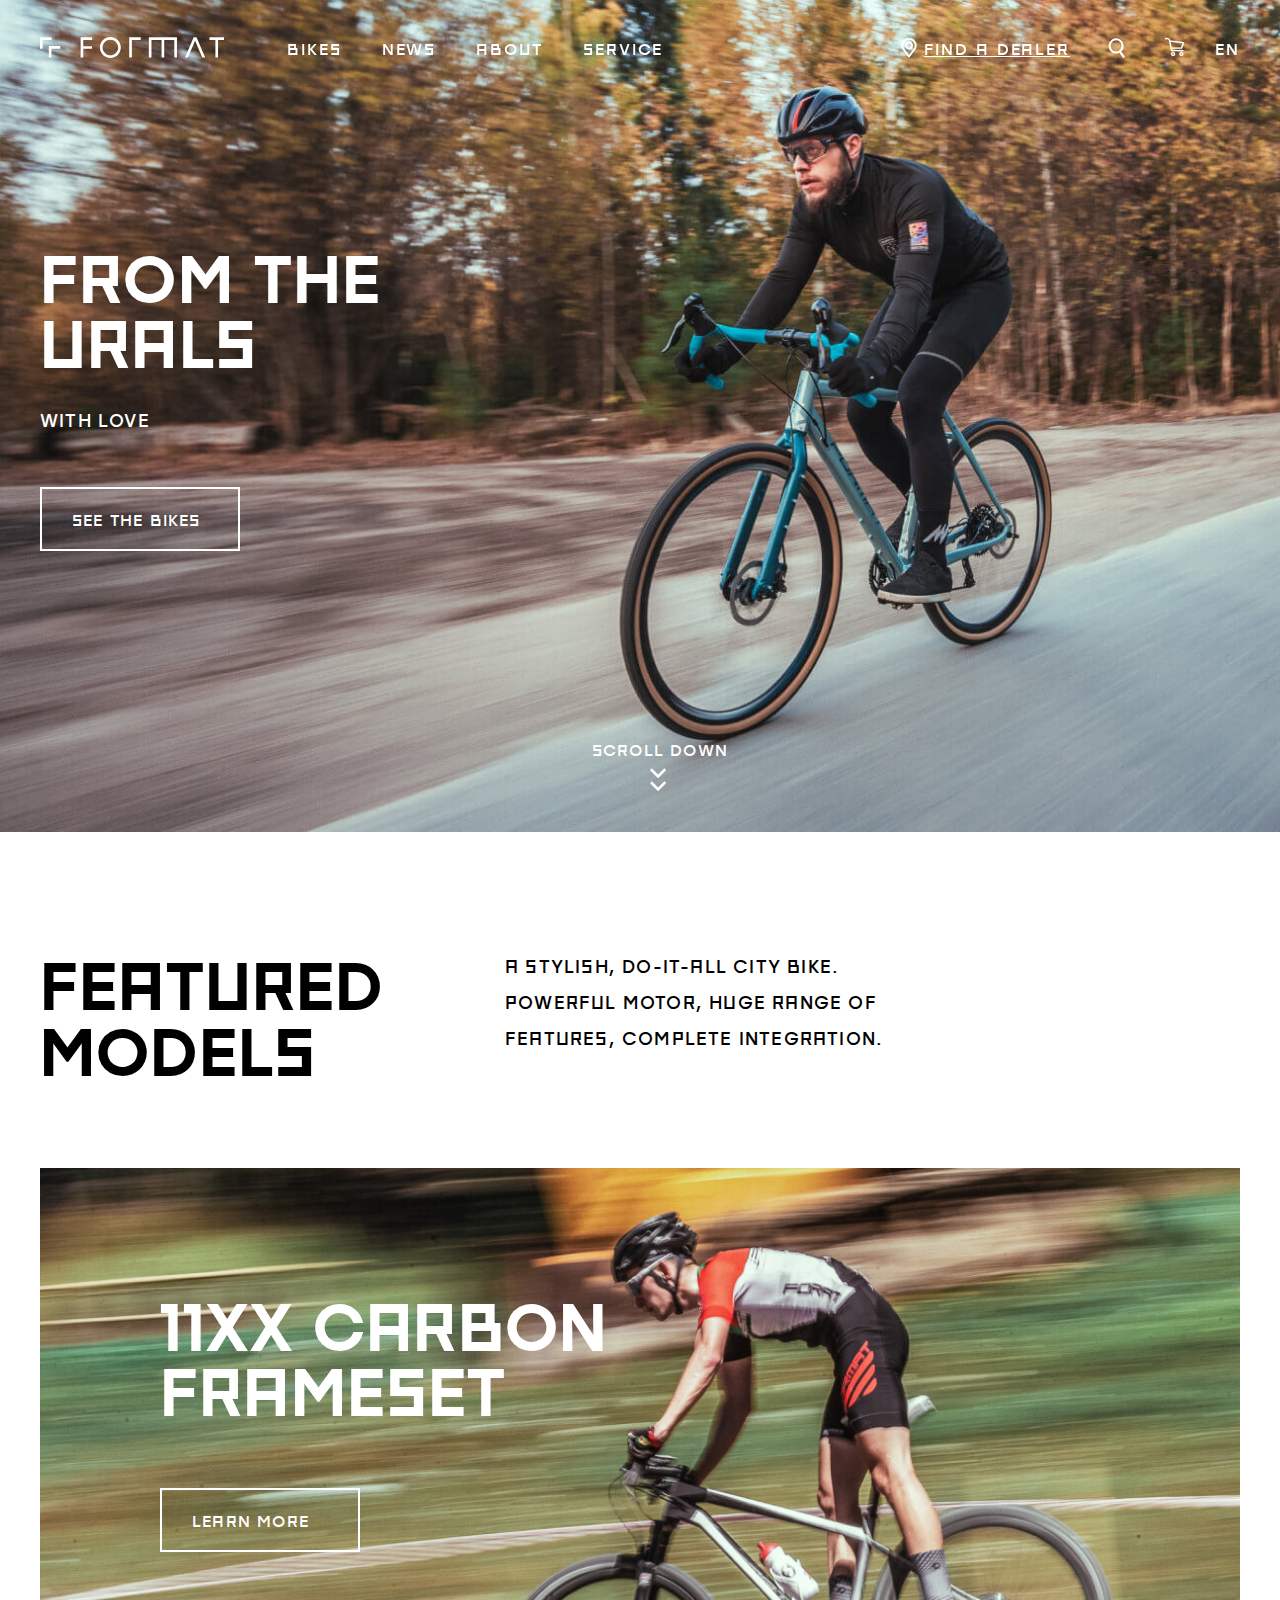
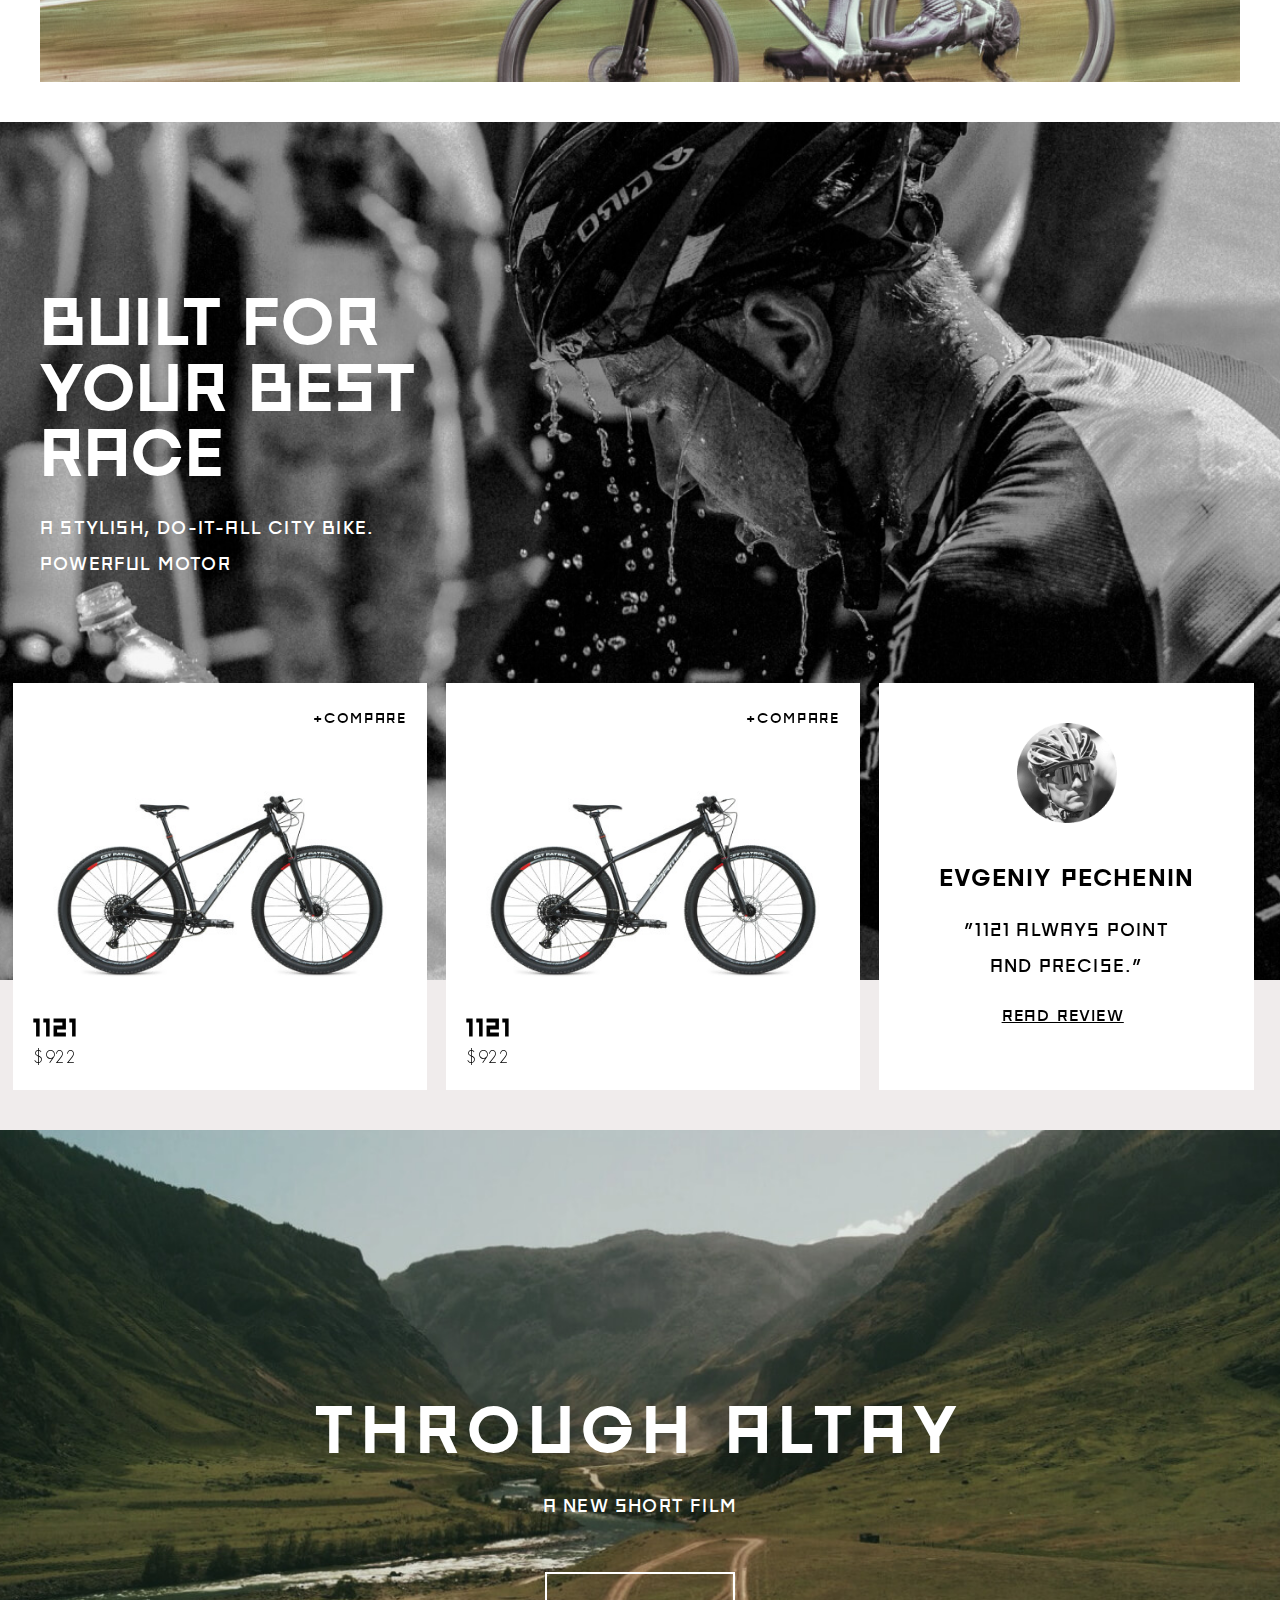
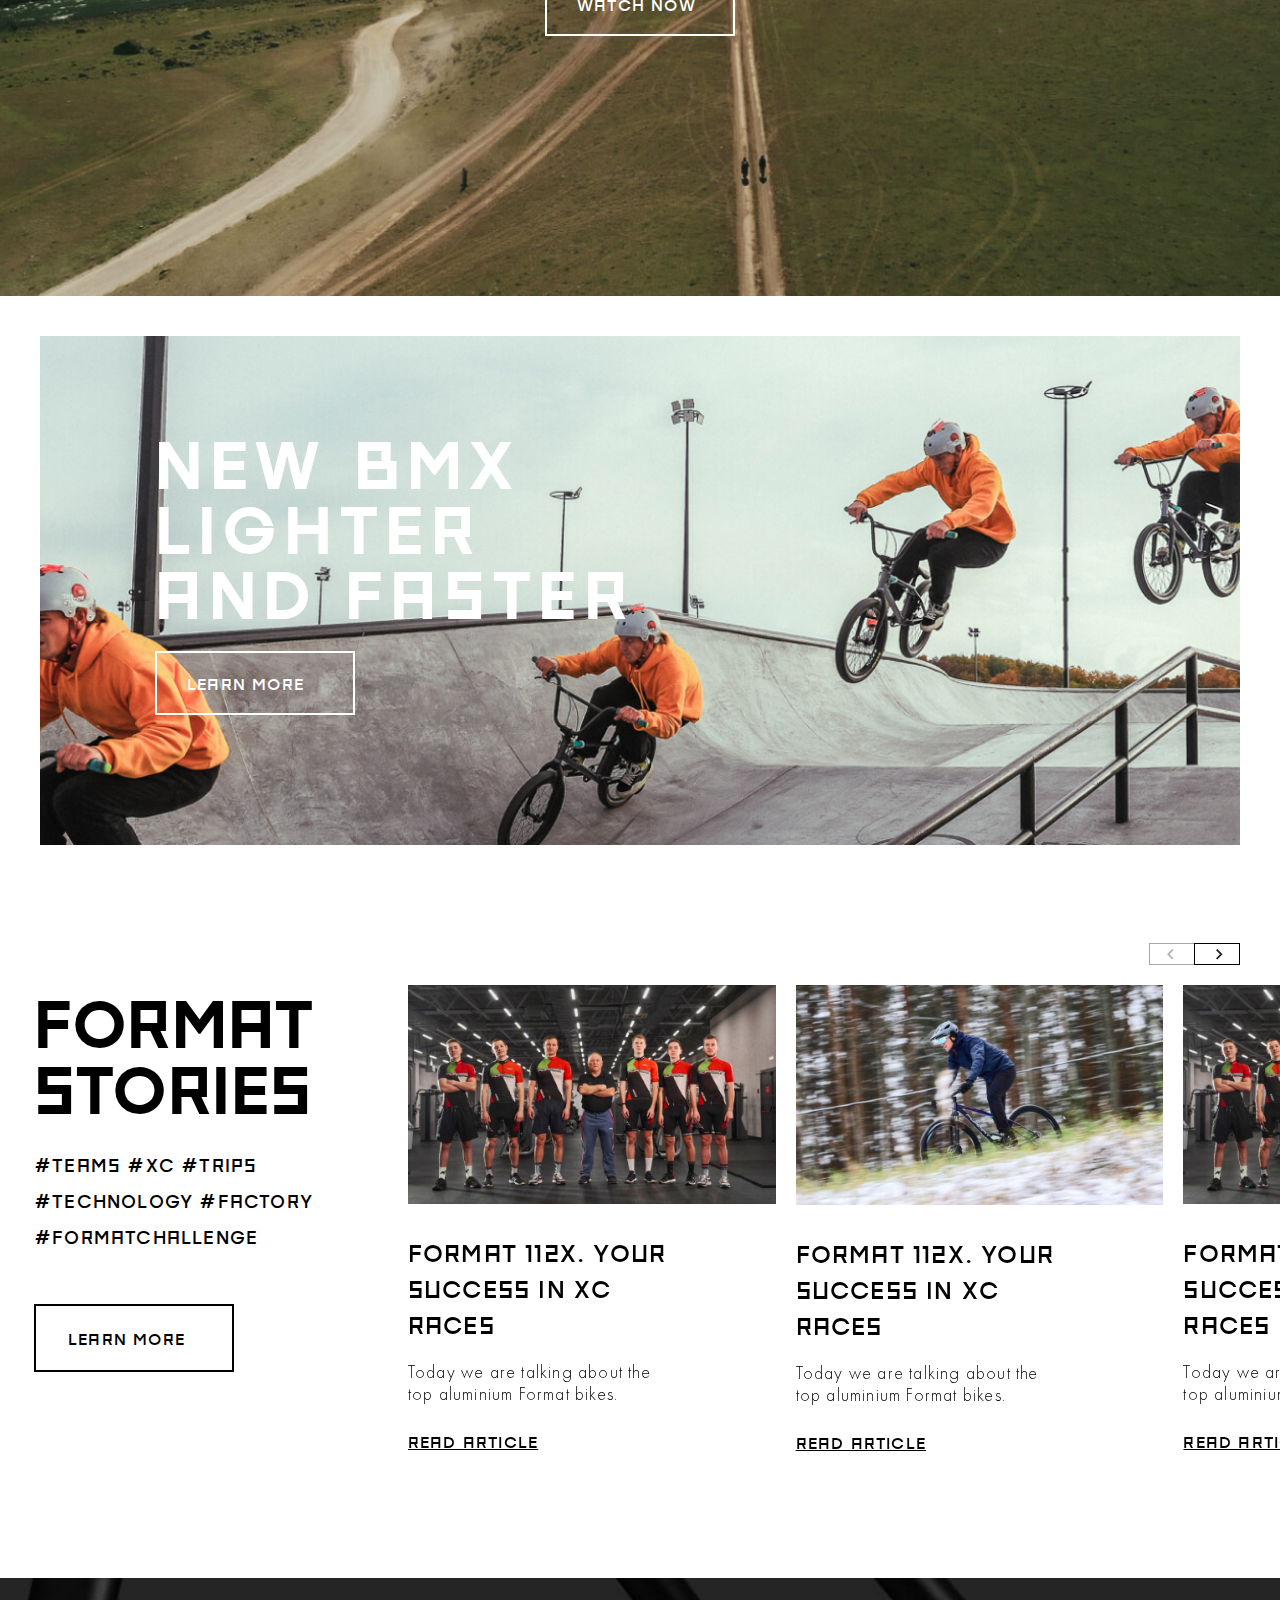
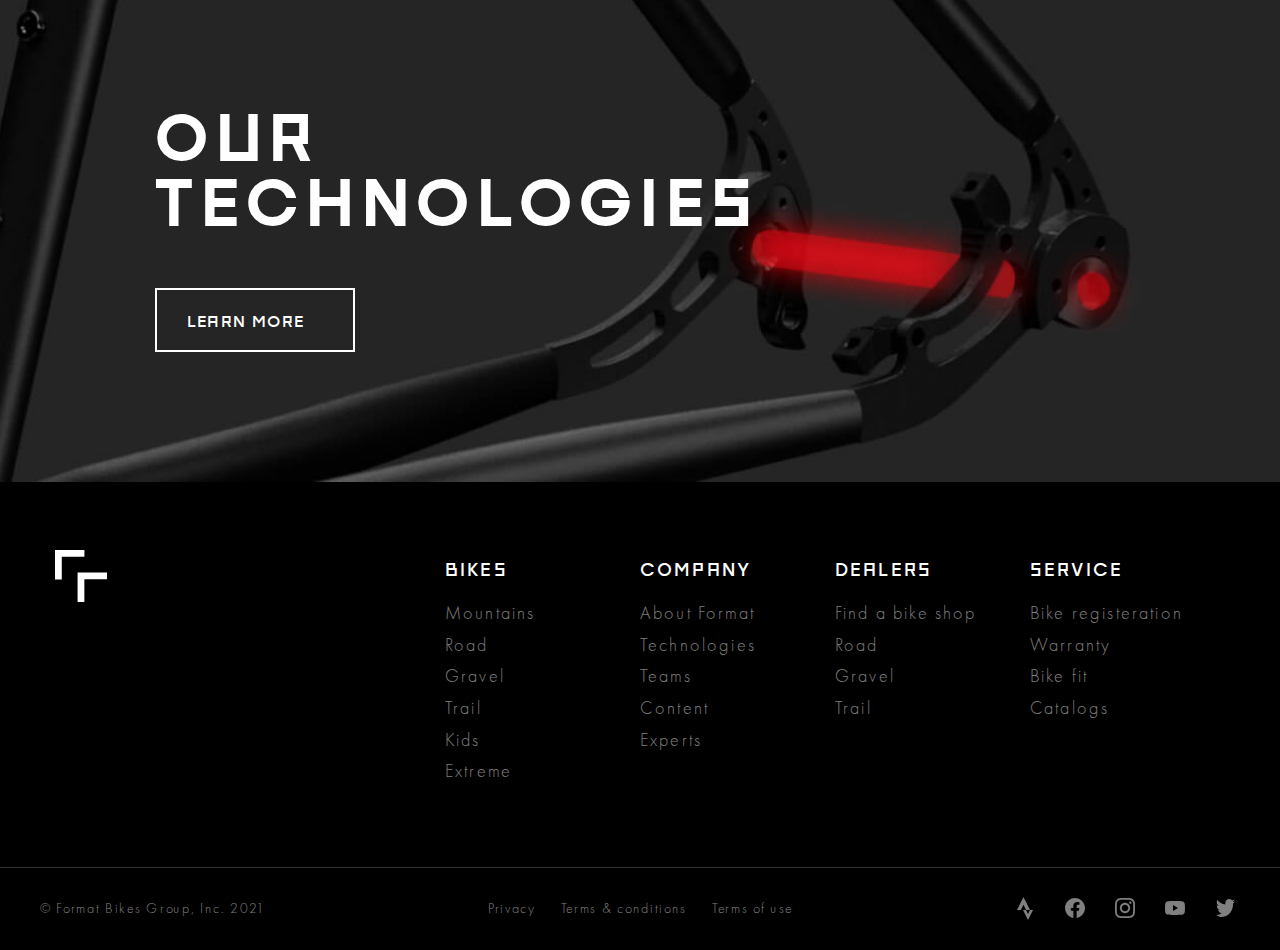
==== docs/index.html @ 7cd89e09 "first commit" ====
<!DOCTYPE html>
<html>
  <head>
    <meta charset="utf-8">
    <title>Index Page</title>
    <meta http-equiv="X-UA-Compatible" content="IE=Edge">
    <meta name="viewport" content="width=device-width, initial-scale=1">
    <meta name="theme-color" content="#fff">
    <meta name="format-detection" content="telephone=no">
    <link rel="stylesheet" media="all" href="css/app.css">
  </head>
  <body>
    <!--BEGIN header-->
    <header class="header">
      <div class="header__row">
        <div class="header__left">
          <div class="header__logo"><a href="#"> <img src="img/main-page/icons/logo-white.svg" alt="logo"></a></div>
          <nav class="menu">
            <div class="menu-mob-head">
              <div class="mob-head-input">
                <div class="input-serch-menu">
                  <form action="#"> <input type="text" name="" placeholder="Search"><button> <img src="img/main-page/icons/search.svg" alt=""></button></form>
                </div>
              </div>
              <div class="header__select-language select-menu-head">
                <div class="select-language__top"><span class="select__language-top"><a class="link__language" href="#">EN</a></span></div>
                <div class="select__body-language">
                  <div class="select__item-language"><a class="link__language" href="#">RU</a></div>
                  <div class="select__item-language remove"><a class="link__language" href="#">EN</a></div>
                </div>
              </div>
            </div>
            <ul class="menu__list">
              <li class="drop bikes"><a class="menu__link bikes-arrow" href="#">BIKES </a>
                <div class="wrapper__drop">
                  <ul class="menu__dropdown-1">
                    <li class="mountain"> <a class="link__dropdown-1 arrow-dropmenu" href="#">mountain</a>
                      <ul class="menu__dropdown-2">
                        <li> <a class="link__dropdown-2" href="#">XC</a></li>
                        <li class="drop-3 all-terrain"><a class="link__dropdown-2 arrow-dropmenu" href="#">All terrain</a>
                          <ul class="menu__dropdown-3">
                            <li> <a class="link__dropdown-3" href="#">1312</a></li>
                            <li> <a class="link__dropdown-3" href="#">1312</a></li>
                            <li> <a class="link__dropdown-3" href="#">1322</a></li>
                            <li class="plus1311"><a class="link__dropdown-3 arrow-dropmenu" href="#">1311 Plus</a>
                              <ul class="menu__dropdown-4">
                                <li> <a class="link__dropdown-4" href="#">1315 Plus</a></li>
                                <li> <a class="link__dropdown-4 bike1322" href="#">1322</a></li>
                              </ul>
                            </li>
                            <li> <a class="link__dropdown-3" href="#">1313 Plus</a></li>
                            <li> <a class="link__dropdown-3" href="#">1314 Plus</a></li>
                          </ul>
                        </li>
                        <li> <a class="link__dropdown-2" href="#">Trail</a></li>
                        <li> <a class="link__dropdown-2" href="#">Trecking / Fitness</a></li>
                        <li> <a class="link__dropdown-2" href="#">Downhill</a></li>
                        <li> <a class="link__dropdown-2" href="#">Women / Fitness</a></li>
                      </ul>
                    </li>
                    <li> <a class="link__dropdown-1" href="#">road & CC</a></li>
                    <li> <a class="link__dropdown-1" href="#">tour </a></li>
                    <li> <a class="link__dropdown-1" href="#">extreme</a></li>
                    <li> <a class="link__dropdown-1" href="#">city</a></li>
                    <li> <a class="link__dropdown-1" href="#">kids</a></li>
                  </ul>
                  <div class="drop__img"> <img src="img/main-page/menu-bike.png" alt=""></div>
                </div>
              </li>
              <li><a class="menu__link" href="#">NEWS</a></li>
              <li class="about"><a class="menu__link about-arrow" href="#">about</a>
                <ul class="dropmenu-about">
                  <li> <a class="link-dropmenu-about" href="#">ABOUT </a></li>
                  <li> <a class="link-dropmenu-about" href="#">GALLERY </a></li>
                  <li> <a class="link-dropmenu-about" href="#">SPECIFICATION </a></li>
                  <li> <a class="link-dropmenu-about" href="#">Technology </a></li>
                  <li> <a class="link-dropmenu-about" href="#">Reviews </a></li>
                </ul>
              </li>
              <li><a class="menu__link" href="#">service</a></li>
              <li class="find-menu"><a href="#">FIND a DEALER</a></li>
            </ul>
            <div class="menu__botoom-icons"> <a href="#"> <img src="img/main-page/icons/strava.svg" alt="strava"></a><a href="#"> <img src="img/main-page/icons/fb.svg" alt="fd"></a><a href="#"> <img src="img/main-page/icons/inst.svg" alt="inst"></a><a href="#"> <img src="img/main-page/icons/yt.svg" alt="yt"></a><a href="#"> <img src="img/main-page/icons/tw.svg" alt="tw"></a></div>
          </nav>
        </div>
        <div class="header-btn">
          <div class="header__burger"> <span> </span></div>
        </div>
        <div class="header__right">
          <div class="header__find"><a href="#">FIND a DEALER</a></div>
          <div class="header__search">
            <form action="#"> <button> <img src="img/main-page/icons/search.svg" alt="search"></button><input type="text" placeholder="Serach.." id="search-header"></form>
          </div>
          <div class="header__basket"><a href="#"> <img src="img/main-page/icons/basket.svg" alt="basket"></a></div>
          <div class="header__select-language">
            <div class="select-language__top"><span class="select__language-top"><a class="link__language" href="#">EN</a></span></div>
            <div class="select__body-language">
              <div class="select__item-language"><a class="link__language" href="#">RU</a></div>
              <div class="select__item-language remove"><a class="link__language" href="#">EN</a></div>
            </div>
          </div>
        </div>
      </div>
    </header>
    <!--END header-->
    <section class="head__page-main">
      <div class="head__page-main-wrapper">
        <div class="head__page-main-title">
          <h1 class="page-main-title"> FROM <span> THE URALS </span></h1>
        </div>
        <div class="head__page-main-subtitle page-main-subtitle">with love</div>
        <div class="head__page-main-btn"><a class="btn" href="#"> see the bikes</a></div>
        <div class="head__page-main-arrows"><a href="#model__bike">
            <p class="down">scroll down</p>
            <p class="up">swipe up</p><span><svg class="svg-1" width="17" height="17" viewBox="0 0 17 17" fill="none" xmlns="http://www.w3.org/2000/svg">
                <path class="a1" d="M0.000331803 8.15561L8.07275 16.228L16.2285 8.07227L14.3684 6.21213L8.09196 12.4886L1.87968 6.27627L0.000331803 8.15561Z" />
              </svg>
              <svg class="svg-2" width="17" height="17" viewBox="0 0 17 17" fill="none" xmlns="http://www.w3.org/2000/svg">
                <path class="a2" d="M0.000331803 8.15561L8.07275 16.228L16.2285 8.07227L14.3684 6.21213L8.09196 12.4886L1.87968 6.27627L0.000331803 8.15561Z" />
              </svg></span>
          </a></div>
      </div>
    </section>
    <section class="model__bike" id="model__bike">
      <div class="model__bike-wrapper">
        <div class="model__bike-title">
          <h3 class="page-main-title">FEATURED MODELS</h3>
        </div>
        <div class="model__bike-subtitle page-main-subtitle">A stylish, do-it-all city bike. Powerful motor, huge range of features, complete integration.</div>
      </div>
      <div class="model__bike-baner">
        <div class="model__bike-baner-title">
          <h3 class="page-main-title">11xx carbon frameset</h3>
        </div>
        <div class="model__bike-baner-btn"><a class="btn" href="#"> learn more</a></div>
      </div>
    </section>
    <section class="race">
      <div class="race__page-main-title">
        <h3 class="page-main-title"> BUILT FOR your best race</h3>
      </div>
      <div class="race__page-main-subtitle">
        <p class="page-main-subtitle">A stylish, do-it-all city bike. Powerful motor</p>
      </div>
      <div class="race__slider-wrap">
        <div class="swiper-container race__slider-container">
          <div class="swiper-wrapper race__slider-wrapper">
            <div class="swiper-slide race-slide">
              <div class="race-slide-content sale-bike">
                <div class="sale-bike-add"><button>+compare</button></div>
                <div class="sale-bike-img"> <a href="#"> <img src="img/main-page/slide-bike-1.jpeg" alt=""></a></div>
                <div class="sale-bike-price"><b>1121</b> $922</div>
              </div>
            </div>
            <div class="swiper-slide race-slide">
              <div class="race-slide-content sale-bike">
                <div class="sale-bike-add"><button>+compare</button></div>
                <div class="sale-bike-img"> <a href="#"> <img src="img/main-page/slide-bike-1.jpeg" alt=""></a></div>
                <div class="sale-bike-price"><b>1121</b> $922</div>
              </div>
            </div>
            <div class="swiper-slide race-slide race-slide-end">
              <div class="race-slide-review">
                <div class="race-slide-review-img"> <a href="#"> <img src="img/main-page/slide-bike-3.png" alt=""></a></div>
                <div class="race-slide-review-title">EVGENIY PECHENIN</div>
                <div class="race-slide-review-subtitle">”1121 always point and precise.” </div>
                <div class="race-slide-review-btn"><button> Read review</button></div>
              </div>
            </div>
          </div>
        </div>
        <div class="swiper-pagination swiper-pagination-race"></div>
      </div>
    </section>
    <section class="video__page-main">
      <div class="video__page-main-wrapper">
        <div class="video__page-main-title">
          <h3 class="page-main-title"> Through Altay</h3>
        </div>
        <div class="video__page-main-subtitle page-main-subtitle">A new short Film</div>
        <div class="video__page-main-btn"><a class="btn" href="#"> watch now</a></div>
      </div>
    </section>
    <section class="advertising__page-main">
      <div class="advertising__page-main-wrapper">
        <div class="advertising__page-main-title">
          <h3 class="page-main-title"> new bmx lighter and faster</h3>
        </div>
        <div class="advertising__page-main-btn"><a class="btn" href="#"> learn more</a></div>
      </div>
    </section>
    <section class="story">
      <div class="story-wrapper">
        <div class="story-content-wrapper">
          <div class="story-title">
            <h3 class="page-main-title">FORMAT STORIES</h3>
          </div>
          <div class="story-subtitle page-main-subtitle">
            <p>#TEAMS #XC #TRIPS #TEcHNOLOGY #FACtORY #FORMATCHALLENGE</p>
          </div>
          <div class="story-baner-btn"><a class="btn" href="#">learn more</a></div>
        </div>
      </div>
      <div class="story-wrap">
        <div class="swiper-container story-container">
          <div class="swiper-wrapper story-wrapper-slide">
            <div class="swiper-slide story-slide">
              <div class="story-slide-img"><a href="#"> <img src="img/main-page/slide-story-1.jpeg" alt=""></a></div>
              <div class="story-slide-title"> <a href="#">FORMAT 112X. YOUR SUCCESS IN XC RACES</a></div>
              <div class="story-slide-subtitle">Today we are talking about the top aluminium Format bikes.</div>
              <div class="story-slide-btn"> <a class="btn" href="#">Read article</a></div>
            </div>
            <div class="swiper-slide story-slide">
              <div class="story-slide-img"> <a href="#"><img src="img/main-page/slide-story-2.jpeg" alt=""></a></div>
              <div class="story-slide-title"> <a href="#">FORMAT 112X. YOUR SUCCESS IN XC RACES</a></div>
              <div class="story-slide-subtitle">Today we are talking about the top aluminium Format bikes.</div>
              <div class="story-slide-btn"> <a class="btn" href="#">Read article</a></div>
            </div>
            <div class="swiper-slide story-slide">
              <div class="story-slide-img"> <a href="#"><img src="img/main-page/slide-story-1.jpeg" alt=""></a></div>
              <div class="story-slide-title"><a href="#">FORMAT 112X. YOUR SUCCESS IN XC RACES</a></div>
              <div class="story-slide-subtitle">Today we are talking about the top aluminium Format bikes.</div>
              <div class="story-slide-btn"> <a class="btn" href="#">Read article</a></div>
            </div>
          </div>
        </div>
        <div class="swiper-pagination swiper-pagination-story"></div>
      </div>
      <div class="swiper-button-next"></div>
      <div class="swiper-button-prev"></div>
    </section>
    <section class="tegnology__page-main">
      <div class="tegnology__page-main-wrapper">
        <div class="tegnology__page-main-title">
          <h3 class="page-main-title"> our technologies</h3>
        </div>
        <div class="tegnology__page-main-btn"><a class="btn" href="#"> learn more</a></div>
      </div>
    </section>
    <!--BEGIN footer-->
    <footer class="footer">
      <div class="container-fluid">
        <div class="row">
          <div class="col-12 col-md-4">
            <div class="footer__arrows"> <img src="img/main-page/icons/arrow-footer.svg" alt="arrow"></div>
          </div>
          <div class="col-6 col-md-2">
            <div class="footer__item">
              <div class="footer__item-title">BIKES</div><a class="footer__link" href="#">Mountains </a><a class="footer__link" href="#">Road </a><a class="footer__link" href="#">Gravel </a><a class="footer__link" href="#">Trail</a><a class="footer__link" href="#">Kids</a><a class="footer__link" href="#">Extreme</a>
            </div>
          </div>
          <div class="col-6 col-md-2">
            <div class="footer__item">
              <div class="footer__item-title">COMPANY</div><a class="footer__link" href="#">About Format </a><a class="footer__link" href="#">Technologies </a><a class="footer__link" href="#">Teams </a><a class="footer__link" href="#">Content</a><a class="footer__link" href="#">Experts</a>
            </div>
          </div>
          <div class="col-6 col-md-2">
            <div class="footer__item">
              <div class="footer__item-title">DEALERS</div><a class="footer__link" href="#">Find a bike shop </a><a class="footer__link" href="#">Road </a><a class="footer__link" href="#">Gravel </a><a class="footer__link" href="#">Trail</a>
            </div>
          </div>
          <div class="col-6 col-md-2">
            <div class="footer__item">
              <div class="footer__item-title">SERVICE</div><a class="footer__link" href="#">Bike registeration </a><a class="footer__link" href="#">Warranty </a><a class="footer__link" href="#">Bike fit </a><a class="footer__link" href="#">Catalogs</a>
            </div>
          </div>
        </div>
      </div>
    </footer>
    <div class="footer__botoom">
      <div class="footer__botoom-row">
        <div class="footer__botoom-copiraty footer__botoom-text">© Format Bikes Group, Inc. 2021</div>
        <div class="footer__botoom-link"><a class="footer__botoom-text" href="#">Privacy</a><a class="footer__botoom-text" href="#">Terms & conditions</a><a class="footer__botoom-text" href="#">Terms of use</a></div>
        <div class="footer__botoom-icons"> <a href="#"> <svg width="30" height="30" viewBox="0 0 30 30" fill="none" xmlns="http://www.w3.org/2000/svg">
              <path d="M18.0019 21.047L15.9746 17.001H13L18.0019 27L23 17.001L20 17L18.0019 21.047Z" />
              <path d="M13.4963 11.7363L16 17H20L13.4963 4L7 17H10.869" />
            </svg></a><a href="#"> <svg width="30" height="30" viewBox="0 0 30 30" fill="none" xmlns="http://www.w3.org/2000/svg">
              <path fill-rule="evenodd" clip-rule="evenodd" d="M5 15.0559C5 20.0279 8.61111 24.162 13.3333 25L13.389 24.9552C13.3704 24.9516 13.3518 24.9479 13.3331 24.9442V17.8492H10.8331V15.0559H13.3331V12.8213C13.3331 10.3073 14.9442 8.91064 17.222 8.91064C17.9442 8.91064 18.722 9.02238 19.4442 9.13411V11.7039H18.1665C16.9442 11.7039 16.6665 12.3185 16.6665 13.1006V15.0559H19.3331L18.8887 17.8492H16.6665V24.9442C16.648 24.9479 16.6294 24.9516 16.6109 24.9552L16.6667 25C21.3889 24.162 25 20.0279 25 15.0559C25 9.52514 20.5 5 15 5C9.5 5 5 9.52514 5 15.0559Z" />
            </svg></a><a href="#"> <svg width="30" height="30" viewBox="0 0 30 30" fill="none" xmlns="http://www.w3.org/2000/svg">
              <path d="M15.0009 5C12.2851 5 11.9442 5.01188 10.8776 5.06042C9.81297 5.10917 9.08629 5.27771 8.45045 5.525C7.79274 5.78042 7.23481 6.12208 6.67898 6.67813C6.12272 7.23396 5.78105 7.79187 5.5248 8.44937C5.27688 9.08542 5.10813 9.81229 5.06021 10.8765C5.0125 11.9431 5 12.2842 5 15C5 17.7158 5.01208 18.0556 5.06042 19.1223C5.10938 20.1869 5.27792 20.9135 5.52501 21.5494C5.78063 22.2071 6.1223 22.765 6.67835 23.3208C7.23398 23.8771 7.7919 24.2196 8.4492 24.475C9.08546 24.7223 9.81234 24.8908 10.8767 24.9396C11.9434 24.9881 12.284 25 14.9997 25C17.7158 25 18.0556 24.9881 19.1222 24.9396C20.1868 24.8908 20.9143 24.7223 21.5506 24.475C22.2081 24.2196 22.7652 23.8771 23.3208 23.3208C23.8771 22.765 24.2187 22.2071 24.475 21.5496C24.7208 20.9135 24.8896 20.1867 24.9396 19.1225C24.9875 18.0558 25 17.7158 25 15C25 12.2842 24.9875 11.9433 24.9396 10.8767C24.8896 9.81208 24.7208 9.08542 24.475 8.44958C24.2187 7.79187 23.8771 7.23396 23.3208 6.67813C22.7646 6.12188 22.2083 5.78021 21.55 5.525C20.9125 5.27771 20.1854 5.10917 19.1208 5.06042C18.0541 5.01188 17.7145 5 14.9978 5H15.0009ZM14.1038 6.80208C14.3701 6.80167 14.6672 6.80208 15.0009 6.80208C17.671 6.80208 17.9874 6.81167 19.0418 6.85958C20.0168 6.90417 20.546 7.06708 20.8985 7.20396C21.3652 7.38521 21.6979 7.60187 22.0477 7.95187C22.3977 8.30187 22.6143 8.63521 22.796 9.10187C22.9329 9.45396 23.096 9.98312 23.1404 10.9581C23.1883 12.0123 23.1987 12.329 23.1987 14.9977C23.1987 17.6665 23.1883 17.9831 23.1404 19.0373C23.0958 20.0123 22.9329 20.5415 22.796 20.8935C22.6148 21.3602 22.3977 21.6925 22.0477 22.0423C21.6977 22.3923 21.3654 22.609 20.8985 22.7902C20.5464 22.9277 20.0168 23.0902 19.0418 23.1348C17.9876 23.1827 17.671 23.1931 15.0009 23.1931C12.3307 23.1931 12.0142 23.1827 10.9601 23.1348C9.98505 23.0898 9.45588 22.9269 9.10317 22.79C8.6365 22.6087 8.30316 22.3921 7.95316 22.0421C7.60315 21.6921 7.38648 21.3596 7.20481 20.8927C7.06794 20.5406 6.90481 20.0115 6.86044 19.0365C6.81252 17.9823 6.80294 17.6656 6.80294 14.9952C6.80294 12.3248 6.81252 12.0098 6.86044 10.9556C6.90502 9.98063 7.06794 9.45146 7.20481 9.09896C7.38607 8.63229 7.60315 8.29896 7.95316 7.94896C8.30316 7.59896 8.6365 7.38229 9.10317 7.20062C9.45567 7.06312 9.98505 6.90063 10.9601 6.85583C11.8826 6.81417 12.2401 6.80167 14.1038 6.79958V6.80208ZM20.3389 8.4625C19.6764 8.4625 19.1389 8.99937 19.1389 9.66208C19.1389 10.3246 19.6764 10.8621 20.3389 10.8621C21.0014 10.8621 21.5389 10.3246 21.5389 9.66208C21.5389 8.99958 21.0014 8.46208 20.3389 8.46208V8.4625ZM15.0009 9.86458C12.1649 9.86458 9.86547 12.164 9.86547 15C9.86547 17.836 12.1649 20.1344 15.0009 20.1344C17.837 20.1344 20.1356 17.836 20.1356 15C20.1356 12.164 17.8368 9.86458 15.0007 9.86458H15.0009ZM15.0009 11.6667C16.8418 11.6667 18.3343 13.159 18.3343 15C18.3343 16.8408 16.8418 18.3333 15.0009 18.3333C13.1599 18.3333 11.6676 16.8408 11.6676 15C11.6676 13.159 13.1599 11.6667 15.0009 11.6667Z" />
            </svg></a><a href="#"> <svg width="30" height="30" viewBox="0 0 30 30" fill="none" xmlns="http://www.w3.org/2000/svg">
              <path fill-rule="evenodd" clip-rule="evenodd" d="M22.8253 8.42824C23.682 8.65882 24.3574 9.33412 24.5881 10.1906C25.0164 11.7553 24.9999 15.0165 24.9999 15.0165C24.9999 15.0165 24.9999 18.2612 24.5881 19.8259C24.3574 20.6824 23.682 21.3576 22.8253 21.5882C21.2602 22 15 22 15 22C15 22 8.75616 22 7.17462 21.5718C6.31795 21.3412 5.6425 20.6659 5.41186 19.8094C5 18.2612 5 15 5 15C5 15 5 11.7553 5.41186 10.1906C5.6425 9.33412 6.33443 8.64235 7.17462 8.41176C8.73969 8 15 8 15 8C15 8 21.2602 8 22.8253 8.42824ZM18 15L13 18V12L18 15Z" />
            </svg></a><a href="#"> <svg width="30" height="30" viewBox="0 0 30 30" fill="none" xmlns="http://www.w3.org/2000/svg">
              <path fill-rule="evenodd" clip-rule="evenodd" d="M23.0559 10.4797C23.0631 10.6776 23.0654 10.8755 23.0654 11.0734C23.0654 17.0734 19.1449 24 11.9755 24C9.77322 24 7.7254 23.2444 6 21.958C6.30499 21.994 6.61475 22.021 6.92925 22.021C8.75526 22.021 10.4371 21.2922 11.7711 20.0689C10.0655 20.0419 8.62534 18.7195 8.12864 16.9204C8.36709 16.9744 8.61265 17.0015 8.86378 17.0015C9.21789 17.0015 9.5617 16.9476 9.89125 16.8396C8.10644 16.4258 6.7621 14.5908 6.7621 12.3869C6.7621 12.3599 6.7621 12.3509 6.7621 12.3329C7.28811 12.6657 7.89017 12.8725 8.52947 12.8995C7.48219 12.0809 6.79377 10.6866 6.79377 9.11241C6.79377 8.28482 6.98548 7.50218 7.32295 6.82752C9.24482 9.58014 12.1181 11.3883 15.3574 11.5772C15.2909 11.2443 15.2568 10.8936 15.2568 10.5428C15.2568 8.03303 17.002 6 19.1552 6C20.2761 6 21.2885 6.5488 21.9991 7.43036C22.8888 7.23246 23.7222 6.85468 24.4764 6.33294C24.184 7.39441 23.5669 8.28478 22.7604 8.8425C23.5495 8.73455 24.3021 8.49186 25 8.13204C24.4764 9.04058 23.8172 9.84106 23.0559 10.4797Z" />
            </svg></a></div>
      </div>
    </div>
    <!--END footer-->
    <div class="pop-up"></div>
    <!--LOAD SCRIPTS-->
    <script type="text/javascript" src="js/app.js"></script>
  </body>
</html>
---- docs/css/app.css ----
@-webkit-keyframes swiper-preloader-spin{to{transform:rotate(360deg)}}@keyframes swiper-preloader-spin{to{transform:rotate(360deg)}}@-webkit-keyframes arrow{0%,80%,to{opacity:0}40%{opacity:1}}@keyframes arrow{0%,80%,to{opacity:0}40%{opacity:1}}a,abbr,acronym,address,applet,article,aside,audio,b,big,blockquote,body,canvas,caption,center,cite,code,dd,del,details,dfn,div,dl,dt,em,embed,figcaption,figure,footer,form,h1,h2,h3,h4,h5,h6,header,hgroup,html,i,iframe,ins,kbd,label,legend,li,mark,menu,nav,object,ol,output,p,pre,q,ruby,s,samp,section,small,span,strike,strong,sub,summary,sup,table,tbody,td,tfoot,th,thead,time,tr,tt,u,ul,var,video{margin:0;padding:0;border:0;vertical-align:baseline}fieldset,img{margin:0;padding:0;vertical-align:baseline}html{-ms-text-size-adjust:100%;-webkit-text-size-adjust:100%;font-size:10px;box-sizing:border-box}a img,fieldset,img{border:0}input[type=email],input[type=tel],input[type=text],textarea{-webkit-appearance:none}button,input[type=submit]{cursor:pointer}button::-moz-focus-inner,input[type=submit]::-moz-focus-inner{padding:0;border:0}textarea{overflow:auto}button,input{margin:0;padding:0;border:0}a,a:focus,button,div,h1,h2,h3,h4,h5,h6,input,select,span,textarea{outline:0}ol,ul{list-style-type:none}table{border-spacing:0;border-collapse:collapse;width:100%}*,:after,:before{box-sizing:inherit}@media (prefers-reduced-motion:reduce){*{transition:none!important}}@font-face{font-family:'SM';src:url(../fonts/stolzldisplay-medium-webfont.woff2) format("woff2"),url(../fonts/stolzldisplay-medium-webfont.woff) format("woff");font-weight:400;font-style:normal}@font-face{font-family:'SR';src:url(../fonts/stolzldisplay-regular-webfont.woff2) format("woff2"),url(../fonts/stolzldisplay-regular-webfont.woff) format("woff");font-weight:400;font-style:normal}@font-face{font-family:'FB';src:url(../fonts/FuturaPT-Bold.woff2) format("woff2"),url(../fonts/FuturaPT-Bold.woff) format("woff");font-weight:700;font-style:normal;font-display:swap}@font-face{font-family:'FM';src:url(../fonts/FuturaPT-Light.woff2) format("woff2"),url(../fonts/FuturaPT-Light.woff) format("woff");font-weight:300;font-style:normal;font-display:swap}.container{width:100%;padding-right:15px;padding-left:15px;margin-right:auto;margin-left:auto}@media (min-width:576px){.container{max-width:540px}}@media (min-width:768px){.container{max-width:720px}}@media (min-width:992px){.container{max-width:960px}}@media (min-width:1200px){.container{max-width:1140px}}.container-fluid{width:100%;padding-right:15px;padding-left:15px;margin-right:auto;margin-left:auto}.row{display:flex;flex-wrap:wrap;margin-right:-15px;margin-left:-15px}.no-gutters{margin-right:0;margin-left:0}.no-gutters>.col,.no-gutters>[class*=col-]{padding-right:0;padding-left:0}.col,.col-1,.col-10,.col-11,.col-12,.col-2,.col-3,.col-4,.col-5,.col-6,.col-7,.col-8,.col-9{position:relative;width:100%;padding-right:15px;padding-left:15px}.col-auto{position:relative;padding-right:15px;padding-left:15px}.col-lg,.col-lg-1,.col-lg-10,.col-lg-11,.col-lg-12,.col-lg-2,.col-lg-3,.col-lg-4,.col-lg-5,.col-lg-6,.col-lg-7,.col-lg-8,.col-lg-9,.col-lg-auto,.col-md,.col-md-1,.col-md-10,.col-md-11,.col-md-12,.col-md-2,.col-md-3,.col-md-4,.col-md-5,.col-md-6,.col-md-7,.col-md-8,.col-md-9,.col-md-auto,.col-sm,.col-sm-1,.col-sm-10,.col-sm-11,.col-sm-12,.col-sm-2,.col-sm-3,.col-sm-4,.col-sm-5,.col-sm-6,.col-sm-7,.col-sm-8,.col-sm-9,.col-sm-auto,.col-xl,.col-xl-1,.col-xl-10,.col-xl-11,.col-xl-12,.col-xl-2,.col-xl-3,.col-xl-4,.col-xl-5,.col-xl-6,.col-xl-7,.col-xl-8,.col-xl-9,.col-xl-auto{position:relative;width:100%;padding-right:15px;padding-left:15px}.col{flex-basis:0;flex-grow:1;max-width:100%}.col-auto{flex:0 0 auto;width:auto;max-width:100%}.col-1{flex:0 0 8.333333%;max-width:8.333333%}.col-2{flex:0 0 16.666667%;max-width:16.666667%}.col-3{flex:0 0 25%;max-width:25%}.col-4{flex:0 0 33.333333%;max-width:33.333333%}.col-5{flex:0 0 41.666667%;max-width:41.666667%}.col-6{flex:0 0 50%;max-width:50%}.col-7{flex:0 0 58.333333%;max-width:58.333333%}.col-8{flex:0 0 66.666667%;max-width:66.666667%}.col-9{flex:0 0 75%;max-width:75%}.col-10{flex:0 0 83.333333%;max-width:83.333333%}.col-11{flex:0 0 91.666667%;max-width:91.666667%}.col-12{flex:0 0 100%;max-width:100%}.order-first{order:-1}.order-last{order:13}.order-0{order:0}.order-1{order:1}.order-2{order:2}.order-3{order:3}.order-4{order:4}.order-5{order:5}.order-6{order:6}.order-7{order:7}.order-8{order:8}.order-9{order:9}.order-10{order:10}.order-11{order:11}.order-12{order:12}.offset-1{margin-left:8.333333%}.offset-2{margin-left:16.666667%}.offset-3{margin-left:25%}.offset-4{margin-left:33.333333%}.offset-5{margin-left:41.666667%}.offset-6{margin-left:50%}.offset-7{margin-left:58.333333%}.offset-8{margin-left:66.666667%}.offset-9{margin-left:75%}.offset-10{margin-left:83.333333%}.offset-11{margin-left:91.666667%}@media (min-width:576px){.col-sm{flex-basis:0;flex-grow:1;max-width:100%}.col-sm-auto{flex:0 0 auto;width:auto;max-width:100%}.col-sm-1{flex:0 0 8.333333%;max-width:8.333333%}.col-sm-2{flex:0 0 16.666667%;max-width:16.666667%}.col-sm-3{flex:0 0 25%;max-width:25%}.col-sm-4{flex:0 0 33.333333%;max-width:33.333333%}.col-sm-5{flex:0 0 41.666667%;max-width:41.666667%}.col-sm-6{flex:0 0 50%;max-width:50%}.col-sm-7{flex:0 0 58.333333%;max-width:58.333333%}.col-sm-8{flex:0 0 66.666667%;max-width:66.666667%}.col-sm-9{flex:0 0 75%;max-width:75%}.col-sm-10{flex:0 0 83.333333%;max-width:83.333333%}.col-sm-11{flex:0 0 91.666667%;max-width:91.666667%}.col-sm-12{flex:0 0 100%;max-width:100%}.order-sm-first{order:-1}.order-sm-last{order:13}.order-sm-0{order:0}.order-sm-1{order:1}.order-sm-2{order:2}.order-sm-3{order:3}.order-sm-4{order:4}.order-sm-5{order:5}.order-sm-6{order:6}.order-sm-7{order:7}.order-sm-8{order:8}.order-sm-9{order:9}.order-sm-10{order:10}.order-sm-11{order:11}.order-sm-12{order:12}.offset-sm-0{margin-left:0}.offset-sm-1{margin-left:8.333333%}.offset-sm-2{margin-left:16.666667%}.offset-sm-3{margin-left:25%}.offset-sm-4{margin-left:33.333333%}.offset-sm-5{margin-left:41.666667%}.offset-sm-6{margin-left:50%}.offset-sm-7{margin-left:58.333333%}.offset-sm-8{margin-left:66.666667%}.offset-sm-9{margin-left:75%}.offset-sm-10{margin-left:83.333333%}.offset-sm-11{margin-left:91.666667%}}@media (min-width:768px){.col-md{flex-basis:0;flex-grow:1;max-width:100%}.col-md-auto{flex:0 0 auto;width:auto;max-width:100%}.col-md-1{flex:0 0 8.333333%;max-width:8.333333%}.col-md-2{flex:0 0 16.666667%;max-width:16.666667%}.col-md-3{flex:0 0 25%;max-width:25%}.col-md-4{flex:0 0 33.333333%;max-width:33.333333%}.col-md-5{flex:0 0 41.666667%;max-width:41.666667%}.col-md-6{flex:0 0 50%;max-width:50%}.col-md-7{flex:0 0 58.333333%;max-width:58.333333%}.col-md-8{flex:0 0 66.666667%;max-width:66.666667%}.col-md-9{flex:0 0 75%;max-width:75%}.col-md-10{flex:0 0 83.333333%;max-width:83.333333%}.col-md-11{flex:0 0 91.666667%;max-width:91.666667%}.col-md-12{flex:0 0 100%;max-width:100%}.order-md-first{order:-1}.order-md-last{order:13}.order-md-0{order:0}.order-md-1{order:1}.order-md-2{order:2}.order-md-3{order:3}.order-md-4{order:4}.order-md-5{order:5}.order-md-6{order:6}.order-md-7{order:7}.order-md-8{order:8}.order-md-9{order:9}.order-md-10{order:10}.order-md-11{order:11}.order-md-12{order:12}.offset-md-0{margin-left:0}.offset-md-1{margin-left:8.333333%}.offset-md-2{margin-left:16.666667%}.offset-md-3{margin-left:25%}.offset-md-4{margin-left:33.333333%}.offset-md-5{margin-left:41.666667%}.offset-md-6{margin-left:50%}.offset-md-7{margin-left:58.333333%}.offset-md-8{margin-left:66.666667%}.offset-md-9{margin-left:75%}.offset-md-10{margin-left:83.333333%}.offset-md-11{margin-left:91.666667%}}@media (min-width:992px){.col-lg{flex-basis:0;flex-grow:1;max-width:100%}.col-lg-auto{flex:0 0 auto;width:auto;max-width:100%}.col-lg-1{flex:0 0 8.333333%;max-width:8.333333%}.col-lg-2{flex:0 0 16.666667%;max-width:16.666667%}.col-lg-3{flex:0 0 25%;max-width:25%}.col-lg-4{flex:0 0 33.333333%;max-width:33.333333%}.col-lg-5{flex:0 0 41.666667%;max-width:41.666667%}.col-lg-6{flex:0 0 50%;max-width:50%}.col-lg-7{flex:0 0 58.333333%;max-width:58.333333%}.col-lg-8{flex:0 0 66.666667%;max-width:66.666667%}.col-lg-9{flex:0 0 75%;max-width:75%}.col-lg-10{flex:0 0 83.333333%;max-width:83.333333%}.col-lg-11{flex:0 0 91.666667%;max-width:91.666667%}.col-lg-12{flex:0 0 100%;max-width:100%}.order-lg-first{order:-1}.order-lg-last{order:13}.order-lg-0{order:0}.order-lg-1{order:1}.order-lg-2{order:2}.order-lg-3{order:3}.order-lg-4{order:4}.order-lg-5{order:5}.order-lg-6{order:6}.order-lg-7{order:7}.order-lg-8{order:8}.order-lg-9{order:9}.order-lg-10{order:10}.order-lg-11{order:11}.order-lg-12{order:12}.offset-lg-0{margin-left:0}.offset-lg-1{margin-left:8.333333%}.offset-lg-2{margin-left:16.666667%}.offset-lg-3{margin-left:25%}.offset-lg-4{margin-left:33.333333%}.offset-lg-5{margin-left:41.666667%}.offset-lg-6{margin-left:50%}.offset-lg-7{margin-left:58.333333%}.offset-lg-8{margin-left:66.666667%}.offset-lg-9{margin-left:75%}.offset-lg-10{margin-left:83.333333%}.offset-lg-11{margin-left:91.666667%}}@media (min-width:1200px){.col-xl{flex-basis:0;flex-grow:1;max-width:100%}.col-xl-auto{flex:0 0 auto;width:auto;max-width:100%}.col-xl-1{flex:0 0 8.333333%;max-width:8.333333%}.col-xl-2{flex:0 0 16.666667%;max-width:16.666667%}.col-xl-3{flex:0 0 25%;max-width:25%}.col-xl-4{flex:0 0 33.333333%;max-width:33.333333%}.col-xl-5{flex:0 0 41.666667%;max-width:41.666667%}.col-xl-6{flex:0 0 50%;max-width:50%}.col-xl-7{flex:0 0 58.333333%;max-width:58.333333%}.col-xl-8{flex:0 0 66.666667%;max-width:66.666667%}.col-xl-9{flex:0 0 75%;max-width:75%}.col-xl-10{flex:0 0 83.333333%;max-width:83.333333%}.col-xl-11{flex:0 0 91.666667%;max-width:91.666667%}.col-xl-12{flex:0 0 100%;max-width:100%}.order-xl-first{order:-1}.order-xl-last{order:13}.order-xl-0{order:0}.order-xl-1{order:1}.order-xl-2{order:2}.order-xl-3{order:3}.order-xl-4{order:4}.order-xl-5{order:5}.order-xl-6{order:6}.order-xl-7{order:7}.order-xl-8{order:8}.order-xl-9{order:9}.order-xl-10{order:10}.order-xl-11{order:11}.order-xl-12{order:12}.offset-xl-0{margin-left:0}.offset-xl-1{margin-left:8.333333%}.offset-xl-2{margin-left:16.666667%}.offset-xl-3{margin-left:25%}.offset-xl-4{margin-left:33.333333%}.offset-xl-5{margin-left:41.666667%}.offset-xl-6{margin-left:50%}.offset-xl-7{margin-left:58.333333%}.offset-xl-8{margin-left:66.666667%}.offset-xl-9{margin-left:75%}.offset-xl-10{margin-left:83.333333%}.offset-xl-11{margin-left:91.666667%}}.flex-row{flex-direction:row!important}.flex-column{flex-direction:column!important}.flex-row-reverse{flex-direction:row-reverse!important}.flex-column-reverse{flex-direction:column-reverse!important}.flex-wrap{flex-wrap:wrap!important}.flex-nowrap{flex-wrap:nowrap!important}.flex-wrap-reverse{flex-wrap:wrap-reverse!important}.flex-fill{flex:1 1 auto!important}.flex-grow-0{flex-grow:0!important}.flex-grow-1{flex-grow:1!important}.flex-shrink-0{flex-shrink:0!important}.flex-shrink-1{flex-shrink:1!important}.justify-content-start{justify-content:flex-start!important}.justify-content-end{justify-content:flex-end!important}.justify-content-center{justify-content:center!important}.justify-content-between{justify-content:space-between!important}.justify-content-around{justify-content:space-around!important}.align-items-start{align-items:flex-start!important}.align-items-end{align-items:flex-end!important}.align-items-center{align-items:center!important}.align-items-baseline{align-items:baseline!important}.align-items-stretch{align-items:stretch!important}.align-content-start{align-content:flex-start!important}.align-content-end{align-content:flex-end!important}.align-content-center{align-content:center!important}.align-content-between{align-content:space-between!important}.align-content-around{align-content:space-around!important}.align-content-stretch{align-content:stretch!important}.align-self-auto{align-self:auto!important}.align-self-start{align-self:flex-start!important}.align-self-end{align-self:flex-end!important}.align-self-center{align-self:center!important}.align-self-baseline{align-self:baseline!important}.align-self-stretch{align-self:stretch!important}@media (min-width:576px){.flex-sm-row{flex-direction:row!important}.flex-sm-column{flex-direction:column!important}.flex-sm-row-reverse{flex-direction:row-reverse!important}.flex-sm-column-reverse{flex-direction:column-reverse!important}.flex-sm-wrap{flex-wrap:wrap!important}.flex-sm-nowrap{flex-wrap:nowrap!important}.flex-sm-wrap-reverse{flex-wrap:wrap-reverse!important}.flex-sm-fill{flex:1 1 auto!important}.flex-sm-grow-0{flex-grow:0!important}.flex-sm-grow-1{flex-grow:1!important}.flex-sm-shrink-0{flex-shrink:0!important}.flex-sm-shrink-1{flex-shrink:1!important}.justify-content-sm-start{justify-content:flex-start!important}.justify-content-sm-end{justify-content:flex-end!important}.justify-content-sm-center{justify-content:center!important}.justify-content-sm-between{justify-content:space-between!important}.justify-content-sm-around{justify-content:space-around!important}.align-items-sm-start{align-items:flex-start!important}.align-items-sm-end{align-items:flex-end!important}.align-items-sm-center{align-items:center!important}.align-items-sm-baseline{align-items:baseline!important}.align-items-sm-stretch{align-items:stretch!important}.align-content-sm-start{align-content:flex-start!important}.align-content-sm-end{align-content:flex-end!important}.align-content-sm-center{align-content:center!important}.align-content-sm-between{align-content:space-between!important}.align-content-sm-around{align-content:space-around!important}.align-content-sm-stretch{align-content:stretch!important}.align-self-sm-auto{align-self:auto!important}.align-self-sm-start{align-self:flex-start!important}.align-self-sm-end{align-self:flex-end!important}.align-self-sm-center{align-self:center!important}.align-self-sm-baseline{align-self:baseline!important}.align-self-sm-stretch{align-self:stretch!important}}@media (min-width:768px){.flex-md-row{flex-direction:row!important}.flex-md-column{flex-direction:column!important}.flex-md-row-reverse{flex-direction:row-reverse!important}.flex-md-column-reverse{flex-direction:column-reverse!important}.flex-md-wrap{flex-wrap:wrap!important}.flex-md-nowrap{flex-wrap:nowrap!important}.flex-md-wrap-reverse{flex-wrap:wrap-reverse!important}.flex-md-fill{flex:1 1 auto!important}.flex-md-grow-0{flex-grow:0!important}.flex-md-grow-1{flex-grow:1!important}.flex-md-shrink-0{flex-shrink:0!important}.flex-md-shrink-1{flex-shrink:1!important}.justify-content-md-start{justify-content:flex-start!important}.justify-content-md-end{justify-content:flex-end!important}.justify-content-md-center{justify-content:center!important}.justify-content-md-between{justify-content:space-between!important}.justify-content-md-around{justify-content:space-around!important}.align-items-md-start{align-items:flex-start!important}.align-items-md-end{align-items:flex-end!important}.align-items-md-center{align-items:center!important}.align-items-md-baseline{align-items:baseline!important}.align-items-md-stretch{align-items:stretch!important}.align-content-md-start{align-content:flex-start!important}.align-content-md-end{align-content:flex-end!important}.align-content-md-center{align-content:center!important}.align-content-md-between{align-content:space-between!important}.align-content-md-around{align-content:space-around!important}.align-content-md-stretch{align-content:stretch!important}.align-self-md-auto{align-self:auto!important}.align-self-md-start{align-self:flex-start!important}.align-self-md-end{align-self:flex-end!important}.align-self-md-center{align-self:center!important}.align-self-md-baseline{align-self:baseline!important}.align-self-md-stretch{align-self:stretch!important}}@media (min-width:992px){.flex-lg-row{flex-direction:row!important}.flex-lg-column{flex-direction:column!important}.flex-lg-row-reverse{flex-direction:row-reverse!important}.flex-lg-column-reverse{flex-direction:column-reverse!important}.flex-lg-wrap{flex-wrap:wrap!important}.flex-lg-nowrap{flex-wrap:nowrap!important}.flex-lg-wrap-reverse{flex-wrap:wrap-reverse!important}.flex-lg-fill{flex:1 1 auto!important}.flex-lg-grow-0{flex-grow:0!important}.flex-lg-grow-1{flex-grow:1!important}.flex-lg-shrink-0{flex-shrink:0!important}.flex-lg-shrink-1{flex-shrink:1!important}.justify-content-lg-start{justify-content:flex-start!important}.justify-content-lg-end{justify-content:flex-end!important}.justify-content-lg-center{justify-content:center!important}.justify-content-lg-between{justify-content:space-between!important}.justify-content-lg-around{justify-content:space-around!important}.align-items-lg-start{align-items:flex-start!important}.align-items-lg-end{align-items:flex-end!important}.align-items-lg-center{align-items:center!important}.align-items-lg-baseline{align-items:baseline!important}.align-items-lg-stretch{align-items:stretch!important}.align-content-lg-start{align-content:flex-start!important}.align-content-lg-end{align-content:flex-end!important}.align-content-lg-center{align-content:center!important}.align-content-lg-between{align-content:space-between!important}.align-content-lg-around{align-content:space-around!important}.align-content-lg-stretch{align-content:stretch!important}.align-self-lg-auto{align-self:auto!important}.align-self-lg-start{align-self:flex-start!important}.align-self-lg-end{align-self:flex-end!important}.align-self-lg-center{align-self:center!important}.align-self-lg-baseline{align-self:baseline!important}.align-self-lg-stretch{align-self:stretch!important}}@media (min-width:1200px){.flex-xl-row{flex-direction:row!important}.flex-xl-column{flex-direction:column!important}.flex-xl-row-reverse{flex-direction:row-reverse!important}.flex-xl-column-reverse{flex-direction:column-reverse!important}.flex-xl-wrap{flex-wrap:wrap!important}.flex-xl-nowrap{flex-wrap:nowrap!important}.flex-xl-wrap-reverse{flex-wrap:wrap-reverse!important}.flex-xl-fill{flex:1 1 auto!important}.flex-xl-grow-0{flex-grow:0!important}.flex-xl-grow-1{flex-grow:1!important}.flex-xl-shrink-0{flex-shrink:0!important}.flex-xl-shrink-1{flex-shrink:1!important}.justify-content-xl-start{justify-content:flex-start!important}.justify-content-xl-end{justify-content:flex-end!important}.justify-content-xl-center{justify-content:center!important}.justify-content-xl-between{justify-content:space-between!important}.justify-content-xl-around{justify-content:space-around!important}.align-items-xl-start{align-items:flex-start!important}.align-items-xl-end{align-items:flex-end!important}.align-items-xl-center{align-items:center!important}.align-items-xl-baseline{align-items:baseline!important}.align-items-xl-stretch{align-items:stretch!important}.align-content-xl-start{align-content:flex-start!important}.align-content-xl-end{align-content:flex-end!important}.align-content-xl-center{align-content:center!important}.align-content-xl-between{align-content:space-between!important}.align-content-xl-around{align-content:space-around!important}.align-content-xl-stretch{align-content:stretch!important}.align-self-xl-auto{align-self:auto!important}.align-self-xl-start{align-self:flex-start!important}.align-self-xl-end{align-self:flex-end!important}.align-self-xl-center{align-self:center!important}.align-self-xl-baseline{align-self:baseline!important}.align-self-xl-stretch{align-self:stretch!important}}.swiper-container{margin:0 auto;position:relative;overflow:hidden;list-style:none;padding:0;z-index:1}.swiper-container-no-flexbox .swiper-slide{float:left}.swiper-container-vertical>.swiper-wrapper{flex-direction:column}.swiper-slide,.swiper-wrapper{width:100%;height:100%;position:relative;transition-property:transform}.swiper-wrapper{z-index:1;display:flex;box-sizing:content-box}.swiper-container-android .swiper-slide,.swiper-wrapper{transform:translate3d(0,0,0)}.swiper-container-multirow>.swiper-wrapper{flex-wrap:wrap}.swiper-container-free-mode>.swiper-wrapper{transition-timing-function:ease-out;margin:0 auto}.swiper-slide{flex-shrink:0}.swiper-invisible-blank-slide{visibility:hidden}.swiper-container-autoheight,.swiper-container-autoheight .swiper-slide{height:auto}.swiper-container-autoheight .swiper-wrapper{align-items:flex-start;transition-property:transform,height}.swiper-container-3d{perspective:1200px}.swiper-container-3d .swiper-cube-shadow,.swiper-container-3d .swiper-slide,.swiper-container-3d .swiper-slide-shadow-bottom,.swiper-container-3d .swiper-slide-shadow-left,.swiper-container-3d .swiper-slide-shadow-right,.swiper-container-3d .swiper-slide-shadow-top,.swiper-container-3d .swiper-wrapper{transform-style:preserve-3d}.swiper-container-3d .swiper-slide-shadow-bottom,.swiper-container-3d .swiper-slide-shadow-left,.swiper-container-3d .swiper-slide-shadow-right,.swiper-container-3d .swiper-slide-shadow-top{position:absolute;left:0;top:0;width:100%;height:100%;pointer-events:none;z-index:10}.swiper-container-3d .swiper-slide-shadow-left{background-image:linear-gradient(to left,rgba(0,0,0,.5),transparent)}.swiper-container-3d .swiper-slide-shadow-right{background-image:linear-gradient(to right,rgba(0,0,0,.5),transparent)}.swiper-container-3d .swiper-slide-shadow-top{background-image:linear-gradient(to top,rgba(0,0,0,.5),transparent)}.swiper-container-3d .swiper-slide-shadow-bottom{background-image:linear-gradient(to bottom,rgba(0,0,0,.5),transparent)}.swiper-container-wp8-horizontal,.swiper-container-wp8-horizontal>.swiper-wrapper{touch-action:pan-y}.swiper-container-wp8-vertical,.swiper-container-wp8-vertical>.swiper-wrapper{touch-action:pan-x}.swiper-button-next,.swiper-button-prev{position:absolute;margin-top:-22px;z-index:10;cursor:pointer;background-position:center;background-repeat:no-repeat}.swiper-button-next.swiper-button-disabled,.swiper-button-prev.swiper-button-disabled{opacity:.35;cursor:auto;pointer-events:none}.swiper-container-rtl .swiper-button-next{background-image:url("data:image/svg+xml;charset=utf-8,%3Csvg%20xmlns%3D'http%3A%2F%2Fwww.w3.org%2F2000%2Fsvg'%20viewBox%3D'0%200%2027%2044'%3E%3Cpath%20d%3D'M0%2C22L22%2C0l2.1%2C2.1L4.2%2C22l19.9%2C19.9L22%2C44L0%2C22L0%2C22L0%2C22z'%20fill%3D'%23007aff'%2F%3E%3C%2Fsvg%3E");left:10px;right:auto}.swiper-container-rtl .swiper-button-prev{background-image:url("data:image/svg+xml;charset=utf-8,%3Csvg%20xmlns%3D'http%3A%2F%2Fwww.w3.org%2F2000%2Fsvg'%20viewBox%3D'0%200%2027%2044'%3E%3Cpath%20d%3D'M27%2C22L27%2C22L5%2C44l-2.1-2.1L22.8%2C22L2.9%2C2.1L5%2C0L27%2C22L27%2C22z'%20fill%3D'%23007aff'%2F%3E%3C%2Fsvg%3E");right:10px;left:auto}.swiper-button-prev.swiper-button-white,.swiper-container-rtl .swiper-button-next.swiper-button-white{background-image:url("data:image/svg+xml;charset=utf-8,%3Csvg%20xmlns%3D'http%3A%2F%2Fwww.w3.org%2F2000%2Fsvg'%20viewBox%3D'0%200%2027%2044'%3E%3Cpath%20d%3D'M0%2C22L22%2C0l2.1%2C2.1L4.2%2C22l19.9%2C19.9L22%2C44L0%2C22L0%2C22L0%2C22z'%20fill%3D'%23ffffff'%2F%3E%3C%2Fsvg%3E")}.swiper-button-next.swiper-button-white,.swiper-container-rtl .swiper-button-prev.swiper-button-white{background-image:url("data:image/svg+xml;charset=utf-8,%3Csvg%20xmlns%3D'http%3A%2F%2Fwww.w3.org%2F2000%2Fsvg'%20viewBox%3D'0%200%2027%2044'%3E%3Cpath%20d%3D'M27%2C22L27%2C22L5%2C44l-2.1-2.1L22.8%2C22L2.9%2C2.1L5%2C0L27%2C22L27%2C22z'%20fill%3D'%23ffffff'%2F%3E%3C%2Fsvg%3E")}.swiper-button-prev.swiper-button-black,.swiper-container-rtl .swiper-button-next.swiper-button-black{background-image:url("data:image/svg+xml;charset=utf-8,%3Csvg%20xmlns%3D'http%3A%2F%2Fwww.w3.org%2F2000%2Fsvg'%20viewBox%3D'0%200%2027%2044'%3E%3Cpath%20d%3D'M0%2C22L22%2C0l2.1%2C2.1L4.2%2C22l19.9%2C19.9L22%2C44L0%2C22L0%2C22L0%2C22z'%20fill%3D'%23000000'%2F%3E%3C%2Fsvg%3E")}.swiper-button-next.swiper-button-black,.swiper-container-rtl .swiper-button-prev.swiper-button-black{background-image:url("data:image/svg+xml;charset=utf-8,%3Csvg%20xmlns%3D'http%3A%2F%2Fwww.w3.org%2F2000%2Fsvg'%20viewBox%3D'0%200%2027%2044'%3E%3Cpath%20d%3D'M27%2C22L27%2C22L5%2C44l-2.1-2.1L22.8%2C22L2.9%2C2.1L5%2C0L27%2C22L27%2C22z'%20fill%3D'%23000000'%2F%3E%3C%2Fsvg%3E")}.swiper-button-lock{display:none}.swiper-pagination{position:absolute;text-align:center;transition:.3s opacity;transform:translate3d(0,0,0);z-index:10}.swiper-pagination.swiper-pagination-hidden{opacity:0}.swiper-container-horizontal>.swiper-pagination-bullets,.swiper-pagination-custom,.swiper-pagination-fraction{bottom:10px;left:0;width:100%}.swiper-pagination-bullets-dynamic{overflow:hidden;font-size:0}.swiper-pagination-bullets-dynamic .swiper-pagination-bullet{transform:scale(.33);position:relative}.swiper-pagination-bullets-dynamic .swiper-pagination-bullet-active,.swiper-pagination-bullets-dynamic .swiper-pagination-bullet-active-main{transform:scale(1)}.swiper-pagination-bullets-dynamic .swiper-pagination-bullet-active-prev{transform:scale(.66)}.swiper-pagination-bullets-dynamic .swiper-pagination-bullet-active-prev-prev{transform:scale(.33)}.swiper-pagination-bullets-dynamic .swiper-pagination-bullet-active-next{transform:scale(.66)}.swiper-pagination-bullets-dynamic .swiper-pagination-bullet-active-next-next{transform:scale(.33)}.swiper-pagination-bullet{width:8px;height:8px;display:inline-block;border-radius:100%;background:#000;opacity:.2}button.swiper-pagination-bullet{border:0;margin:0;padding:0;box-shadow:none;-webkit-appearance:none;-moz-appearance:none;appearance:none}.swiper-pagination-clickable .swiper-pagination-bullet{cursor:pointer}.swiper-pagination-bullet-active{opacity:1;background:#007aff}.swiper-container-vertical>.swiper-pagination-bullets{right:10px;top:50%;transform:translate3d(0,-50%,0)}.swiper-container-vertical>.swiper-pagination-bullets .swiper-pagination-bullet{margin:6px 0;display:block}.swiper-container-vertical>.swiper-pagination-bullets.swiper-pagination-bullets-dynamic{top:50%;transform:translateY(-50%);width:8px}.swiper-container-vertical>.swiper-pagination-bullets.swiper-pagination-bullets-dynamic .swiper-pagination-bullet{display:inline-block;transition:.2s transform,.2s top;transition:.2s transform,.2s top,.2s -webkit-transform}.swiper-container-horizontal>.swiper-pagination-bullets .swiper-pagination-bullet{margin:0 4px}.swiper-container-horizontal>.swiper-pagination-bullets.swiper-pagination-bullets-dynamic{left:50%;transform:translateX(-50%);white-space:nowrap}.swiper-container-horizontal>.swiper-pagination-bullets.swiper-pagination-bullets-dynamic .swiper-pagination-bullet{transition:.2s transform,.2s left;transition:.2s transform,.2s left,.2s -webkit-transform}.swiper-container-horizontal.swiper-container-rtl>.swiper-pagination-bullets-dynamic .swiper-pagination-bullet{transition:.2s transform,.2s right;transition:.2s transform,.2s right,.2s -webkit-transform}.swiper-pagination-progressbar{background:rgba(0,0,0,.25);position:absolute}.swiper-pagination-progressbar .swiper-pagination-progressbar-fill{background:#007aff;position:absolute;left:0;top:0;width:100%;height:100%;transform:scale(0);transform-origin:left top}.swiper-container-rtl .swiper-pagination-progressbar .swiper-pagination-progressbar-fill{transform-origin:right top}.swiper-container-horizontal>.swiper-pagination-progressbar,.swiper-container-vertical>.swiper-pagination-progressbar.swiper-pagination-progressbar-opposite{width:100%;height:4px;left:0;top:0}.swiper-container-horizontal>.swiper-pagination-progressbar.swiper-pagination-progressbar-opposite,.swiper-container-vertical>.swiper-pagination-progressbar{width:4px;height:100%;left:0;top:0}.swiper-pagination-progressbar.swiper-pagination-white .swiper-pagination-progressbar-fill,.swiper-pagination-white .swiper-pagination-bullet-active{background:#fff}.swiper-pagination-progressbar.swiper-pagination-white{background:rgba(255,255,255,.25)}.swiper-pagination-black .swiper-pagination-bullet-active,.swiper-pagination-progressbar.swiper-pagination-black .swiper-pagination-progressbar-fill{background:#000}.swiper-pagination-progressbar.swiper-pagination-black{background:rgba(0,0,0,.25)}.swiper-pagination-lock{display:none}.swiper-scrollbar{border-radius:10px;position:relative;background:rgba(0,0,0,.1)}.swiper-container-horizontal>.swiper-scrollbar{position:absolute;left:1%;bottom:3px;z-index:50;height:5px;width:98%}.swiper-container-vertical>.swiper-scrollbar{position:absolute;right:3px;top:1%;z-index:50;width:5px;height:98%}.swiper-scrollbar-drag{height:100%;width:100%;position:relative;background:rgba(0,0,0,.5);border-radius:10px;left:0;top:0}.swiper-scrollbar-cursor-drag{cursor:move}.swiper-scrollbar-lock{display:none}.swiper-zoom-container{width:100%;height:100%;display:flex;justify-content:center;align-items:center;text-align:center}.swiper-zoom-container>canvas,.swiper-zoom-container>img,.swiper-zoom-container>svg{max-width:100%;max-height:100%;-o-object-fit:contain;object-fit:contain}.swiper-slide-zoomed{cursor:move}.swiper-lazy-preloader{width:42px;height:42px;position:absolute;left:50%;top:50%;margin-left:-21px;margin-top:-21px;z-index:10;transform-origin:50%;-webkit-animation:swiper-preloader-spin 1s steps(12,end) infinite;animation:swiper-preloader-spin 1s steps(12,end) infinite}.swiper-lazy-preloader:after{display:block;content:'';width:100%;height:100%;background-image:url("data:image/svg+xml;charset=utf-8,%3Csvg%20viewBox%3D'0%200%20120%20120'%20xmlns%3D'http%3A%2F%2Fwww.w3.org%2F2000%2Fsvg'%20xmlns%3Axlink%3D'http%3A%2F%2Fwww.w3.org%2F1999%2Fxlink'%3E%3Cdefs%3E%3Cline%20id%3D'l'%20x1%3D'60'%20x2%3D'60'%20y1%3D'7'%20y2%3D'27'%20stroke%3D'%236c6c6c'%20stroke-width%3D'11'%20stroke-linecap%3D'round'%2F%3E%3C%2Fdefs%3E%3Cg%3E%3Cuse%20xlink%3Ahref%3D'%23l'%20opacity%3D'.27'%2F%3E%3Cuse%20xlink%3Ahref%3D'%23l'%20opacity%3D'.27'%20transform%3D'rotate(30%2060%2C60)'%2F%3E%3Cuse%20xlink%3Ahref%3D'%23l'%20opacity%3D'.27'%20transform%3D'rotate(60%2060%2C60)'%2F%3E%3Cuse%20xlink%3Ahref%3D'%23l'%20opacity%3D'.27'%20transform%3D'rotate(90%2060%2C60)'%2F%3E%3Cuse%20xlink%3Ahref%3D'%23l'%20opacity%3D'.27'%20transform%3D'rotate(120%2060%2C60)'%2F%3E%3Cuse%20xlink%3Ahref%3D'%23l'%20opacity%3D'.27'%20transform%3D'rotate(150%2060%2C60)'%2F%3E%3Cuse%20xlink%3Ahref%3D'%23l'%20opacity%3D'.37'%20transform%3D'rotate(180%2060%2C60)'%2F%3E%3Cuse%20xlink%3Ahref%3D'%23l'%20opacity%3D'.46'%20transform%3D'rotate(210%2060%2C60)'%2F%3E%3Cuse%20xlink%3Ahref%3D'%23l'%20opacity%3D'.56'%20transform%3D'rotate(240%2060%2C60)'%2F%3E%3Cuse%20xlink%3Ahref%3D'%23l'%20opacity%3D'.66'%20transform%3D'rotate(270%2060%2C60)'%2F%3E%3Cuse%20xlink%3Ahref%3D'%23l'%20opacity%3D'.75'%20transform%3D'rotate(300%2060%2C60)'%2F%3E%3Cuse%20xlink%3Ahref%3D'%23l'%20opacity%3D'.85'%20transform%3D'rotate(330%2060%2C60)'%2F%3E%3C%2Fg%3E%3C%2Fsvg%3E");background-position:50%;background-size:100%;background-repeat:no-repeat}.swiper-lazy-preloader-white:after{background-image:url("data:image/svg+xml;charset=utf-8,%3Csvg%20viewBox%3D'0%200%20120%20120'%20xmlns%3D'http%3A%2F%2Fwww.w3.org%2F2000%2Fsvg'%20xmlns%3Axlink%3D'http%3A%2F%2Fwww.w3.org%2F1999%2Fxlink'%3E%3Cdefs%3E%3Cline%20id%3D'l'%20x1%3D'60'%20x2%3D'60'%20y1%3D'7'%20y2%3D'27'%20stroke%3D'%23fff'%20stroke-width%3D'11'%20stroke-linecap%3D'round'%2F%3E%3C%2Fdefs%3E%3Cg%3E%3Cuse%20xlink%3Ahref%3D'%23l'%20opacity%3D'.27'%2F%3E%3Cuse%20xlink%3Ahref%3D'%23l'%20opacity%3D'.27'%20transform%3D'rotate(30%2060%2C60)'%2F%3E%3Cuse%20xlink%3Ahref%3D'%23l'%20opacity%3D'.27'%20transform%3D'rotate(60%2060%2C60)'%2F%3E%3Cuse%20xlink%3Ahref%3D'%23l'%20opacity%3D'.27'%20transform%3D'rotate(90%2060%2C60)'%2F%3E%3Cuse%20xlink%3Ahref%3D'%23l'%20opacity%3D'.27'%20transform%3D'rotate(120%2060%2C60)'%2F%3E%3Cuse%20xlink%3Ahref%3D'%23l'%20opacity%3D'.27'%20transform%3D'rotate(150%2060%2C60)'%2F%3E%3Cuse%20xlink%3Ahref%3D'%23l'%20opacity%3D'.37'%20transform%3D'rotate(180%2060%2C60)'%2F%3E%3Cuse%20xlink%3Ahref%3D'%23l'%20opacity%3D'.46'%20transform%3D'rotate(210%2060%2C60)'%2F%3E%3Cuse%20xlink%3Ahref%3D'%23l'%20opacity%3D'.56'%20transform%3D'rotate(240%2060%2C60)'%2F%3E%3Cuse%20xlink%3Ahref%3D'%23l'%20opacity%3D'.66'%20transform%3D'rotate(270%2060%2C60)'%2F%3E%3Cuse%20xlink%3Ahref%3D'%23l'%20opacity%3D'.75'%20transform%3D'rotate(300%2060%2C60)'%2F%3E%3Cuse%20xlink%3Ahref%3D'%23l'%20opacity%3D'.85'%20transform%3D'rotate(330%2060%2C60)'%2F%3E%3C%2Fg%3E%3C%2Fsvg%3E")}.swiper-container .swiper-notification{position:absolute;left:0;top:0;pointer-events:none;opacity:0;z-index:-1000}.swiper-container-fade.swiper-container-free-mode .swiper-slide{transition-timing-function:ease-out}.swiper-container-fade .swiper-slide{pointer-events:none;transition-property:opacity}.swiper-container-fade .swiper-slide .swiper-slide{pointer-events:none}.swiper-container-fade .swiper-slide-active,.swiper-container-fade .swiper-slide-active .swiper-slide-active{pointer-events:auto}.swiper-container-cube,.swiper-container-flip{overflow:visible}.swiper-container-cube .swiper-slide{pointer-events:none;-webkit-backface-visibility:hidden;backface-visibility:hidden;z-index:1;visibility:hidden;transform-origin:0 0;width:100%;height:100%}.swiper-container-cube .swiper-slide .swiper-slide{pointer-events:none}.swiper-container-cube.swiper-container-rtl .swiper-slide{transform-origin:100% 0}.swiper-container-cube .swiper-slide-active .swiper-slide-active{pointer-events:auto}.swiper-container-cube .swiper-slide-active,.swiper-container-cube .swiper-slide-next,.swiper-container-cube .swiper-slide-next+.swiper-slide,.swiper-container-cube .swiper-slide-prev{pointer-events:auto;visibility:visible}.swiper-container-cube .swiper-slide-shadow-bottom,.swiper-container-cube .swiper-slide-shadow-left,.swiper-container-cube .swiper-slide-shadow-right,.swiper-container-cube .swiper-slide-shadow-top{z-index:0;-webkit-backface-visibility:hidden;backface-visibility:hidden}.swiper-container-cube .swiper-cube-shadow{position:absolute;left:0;bottom:0;width:100%;height:100%;background:#000;opacity:.6;filter:blur(50px);z-index:0}.swiper-container-flip .swiper-slide{pointer-events:none;-webkit-backface-visibility:hidden;backface-visibility:hidden;z-index:1}.swiper-container-flip .swiper-slide .swiper-slide{pointer-events:none}.swiper-container-flip .swiper-slide-active,.swiper-container-flip .swiper-slide-active .swiper-slide-active{pointer-events:auto}.swiper-container-flip .swiper-slide-shadow-bottom,.swiper-container-flip .swiper-slide-shadow-left,.swiper-container-flip .swiper-slide-shadow-right,.swiper-container-flip .swiper-slide-shadow-top{z-index:0;-webkit-backface-visibility:hidden;backface-visibility:hidden}.header{position:fixed;z-index:1;background-color:transparent;width:100%;padding:30px 40px 0}@media only screen and (max-width:1070px){.header{padding:20px 20px 0}}@media only screen and (max-width:1070px) and (max-width:768px){.header{padding:30px 20px 0}}.header__row{display:flex;justify-content:space-between}.header__left,.header__right{display:flex;align-items:center}.header__right,.menu__list li{padding-bottom:30px}@media only screen and (max-width:768px){.header__right{display:none}}.header__logo{margin-right:23px;max-width:184px;padding-bottom:30px}@media only screen and (max-width:1070px){.header__logo{max-width:150px;max-height:50px;margin-right:13px}}@media only screen and (max-width:1070px) and (max-width:820px){.header__logo{margin-right:0}}.header__logo a{display:block}.header__logo img,.header__search button img,.input-serch-menu button img{width:100%;height:100%}.input-serch-menu form,.menu{height:100%}@media only screen and (max-width:768px){.menu{position:fixed;top:0;right:-100%;z-index:99;width:100%;height:100%;background-color:#000;transition:right .4s}}.menu::before{display:none;content:'';position:absolute;bottom:0;right:0;width:200px;height:200px;z-index:99;background-image:url(../img/main-page/icons/arrow-big-menu.svg);background-repeat:no-repeat;background-size:cover;background-position:center}@media only screen and (max-width:768px){.menu::before{display:block}}.menu__list{display:flex;height:100%}@media only screen and (max-width:768px){.menu__list{flex-direction:column;align-items:flex-start;padding-top:50px;padding-bottom:34px;margin:0 auto;padding-left:25px;height:auto}}.menu__list li{cursor:pointer;display:flex;align-items:center;margin-left:40px}@media only screen and (max-width:1070px){.menu__list li{margin-left:20px}}@media only screen and (max-width:1070px) and (max-width:820px){.menu__list li{margin-left:15px}}@media only screen and (max-width:1070px) and (max-width:820px) and (max-width:768px){.menu__list li{margin-left:0;display:block;text-align:left}}.menu__link{font-family:'SR',Arial,sans-serif;text-decoration:none;font-size:1.6rem;line-height:105%;letter-spacing:.12em;text-transform:uppercase;color:#fff;position:relative}@media only screen and (max-width:1070px){.menu__link{font-size:1.4rem}}.header__select-language a:hover,.menu__link:hover{text-decoration:underline}@media only screen and (max-width:768px){.menu__link:hover{text-decoration:none}}.find-menu{display:none!important}@media only screen and (max-width:768px){.find-menu{display:block!important}}.find-menu a,.header-btn{display:none}@media only screen and (max-width:768px){.find-menu a{display:block;font-family:'SR',Arial,sans-serif;text-decoration:none;font-size:1.6rem;line-height:105%;letter-spacing:.12em;text-transform:uppercase;color:#fff;position:relative}}@media only screen and (max-width:768px) and (max-width:1070px){.find-menu a{font-size:1.4rem}}@media only screen and (max-width:768px){.about-arrow::before,.bikes-arrow::before{content:'';position:absolute;top:calc(50% - 3px);right:-15px;width:5px;height:5px;background-image:url(../img/main-page/icons/arrow-dropmenu.svg);background-repeat:no-repeat;background-size:cover;background-position:center;transform:rotate(180deg);transition:transform .3s}}.header-btn{cursor:pointer}@media only screen and (max-width:768px){.header-btn{display:block;z-index:99;transition:all .4s}}.header__burger{position:relative;width:40px;height:20px;z-index:1}@media only screen and (max-width:768px){.header__burger{width:22px;height:22px}}.header__burger span{position:absolute;top:9px;right:0;width:100%;height:3px;background-color:#fff}@media only screen and (max-width:768px){.header__burger span{height:2px}}.header__burger::after,.header__burger::before{content:'';position:absolute;right:0;height:3px;background-color:#fff;transition:all .3s}.header__burger::before{width:100%;top:0}@media only screen and (max-width:768px){.header__burger::before{height:2px}}.header__burger::after{width:65%;bottom:0}@media only screen and (max-width:768px){.header__burger::after{height:2px}}.header__find a,.header__search input{font-family:'SR',Arial,sans-serif;font-size:1.6rem;color:#fff}.header__find a{line-height:105%;letter-spacing:.12em;-webkit-text-decoration-line:underline;text-decoration-line:underline;text-transform:uppercase;padding-left:25px;position:relative}@media only screen and (max-width:1070px){.header__find a{font-size:1.4rem}}.header__find a::before{content:'';position:absolute;top:2px;left:0;width:20px;height:20px;background-image:url(../img/main-page/icons/marker.svg);background-repeat:no-repeat;background-size:cover;background-position:center}.header__search{margin:0 37px;max-height:20px;position:relative;overflow:hidden}@media only screen and (max-width:1070px){.header__search{margin:20px}}.header__search button{background-color:transparent;border:0;outline:0;width:100%;height:100%;display:block}.header__search input{opacity:0;transition:opacity .4s;display:block;position:absolute;top:50px;height:40px;right:0;padding:0 15px;width:230px;outline:0;border:1px solid #fff;background-color:rgba(0,0,0,.5)}@media only screen and (max-width:1070px){.header__search input{font-size:1.4rem;width:190px;height:35px}}@media only screen and (max-width:1070px) and (max-width:768px){.header__search input{display:none}}.header__search input::-moz-placeholder{font-family:'SR',Arial,sans-serif;opacity:.8;color:#fff;font-size:1.7rem}.header__search input:-ms-input-placeholder{font-family:'SR',Arial,sans-serif;opacity:.8;color:#fff;font-size:1.7rem}.header__search input::placeholder{font-family:'SR',Arial,sans-serif;opacity:.8;color:#fff;font-size:1.7rem}@media only screen and (max-width:1070px){.header__search input::-moz-placeholder{font-size:1.5rem}.header__search input:-ms-input-placeholder{font-size:1.5rem}.header__search input::placeholder{font-size:1.5rem}}.header__search.active{overflow:visible}#search-header.active{opacity:1}.header__basket{margin-right:30px}@media only screen and (max-width:1070px){.header__basket{margin-right:20px}}.header__basket a,.select__language-top{display:block}.header__select-language{cursor:pointer;position:relative;display:flex;align-items:center}.header__select-language a{display:block;font-family:'SR',Arial,sans-serif;font-size:1.6rem;line-height:105%;letter-spacing:.12em;-webkit-text-decoration-line:none;text-decoration-line:none;text-transform:uppercase;color:#fff;text-decoration:none;transition:all .5s}@media only screen and (max-width:1070px){.header__select-language a{font-size:1.4rem}}.select__body-language{display:none;position:absolute;top:113%;left:0;z-index:2}.link__language{position:relative;padding:10px 0;box-sizing:border-box}@media only screen and (max-width:768px){.select-menu-head{display:block}}.menu__botoom-icons{display:none}.menu__botoom-icons a{display:block;margin-left:25px}.menu.active .menu__botoom-icons{display:flex;justify-content:center;max-width:500px;margin:0 auto 40px}.input-serch-menu{height:40px;position:relative;width:100px;opacity:.6;transition:all .4s}.input-serch-menu button,.menu-mob-head input{border:0;outline:0;background-color:transparent}.input-serch-menu button{position:absolute;top:calc(50% - 10px);right:10px;opacity:.6;width:20px;height:20px}.input-serch-menu:hover{opacity:1;width:255px;border-bottom:1px solid #fff;background-color:#191919}@media only screen and (max-width:400px){.input-serch-menu:hover{width:200px}}@media only screen and (max-width:400px) and (max-width:360px){.input-serch-menu:hover{width:170px}}.menu-mob-head{display:none}@media only screen and (max-width:768px){.menu-mob-head{display:flex;align-items:center;justify-content:space-between;width:100%;padding:15px 75px 15px 30px;border-bottom:1px solid rgba(255,255,255,.2)}}.menu-mob-head input{width:100%;height:100%;border-bottom:1px solid transparent;transition:all .4s;padding:0 35px 0 10px;font-family:'FM',Arial,sans-serif;font-size:1.8rem;line-height:150%;letter-spacing:.1em;color:#fff!important}.menu-mob-head input[placeholder]{font-family:'FM',Arial,sans-serif;font-size:1.8rem;line-height:120%;letter-spacing:.06em;color:#929191}.header.header-fixed{background-color:#000;transition:background-color 1s;position:fixed;top:0;left:0;border-bottom:1px solid rgba(255,255,255,.2);z-index:99}@media only screen and (max-width:768px){.bikes{max-width:300px;width:100%;margin-left:0!important;text-align:left}.all-terrain,.bikes,.mountain,.plus1311{display:flex;flex-direction:column}}.wrapper__drop{display:none;position:absolute;top:95px;left:0;width:100%;background-color:#000;justify-content:space-between}@media only screen and (max-width:1070px){.wrapper__drop{top:100px}}@media only screen and (max-width:1070px) and (max-width:768px){.wrapper__drop{position:relative;top:0}}.menu__dropdown-1{display:none;width:100%;max-width:210px;position:relative;padding-top:40px;padding-bottom:80px;margin-left:40px}@media only screen and (max-width:1340px){.menu__dropdown-1{padding-bottom:45px}}@media only screen and (max-width:1340px) and (max-width:1280px){.menu__dropdown-1{max-width:180px}}@media only screen and (max-width:1340px) and (max-width:1280px) and (max-width:900px){.menu__dropdown-1{max-width:155px}}@media only screen and (max-width:1340px) and (max-width:1280px) and (max-width:900px) and (max-width:768px){.menu__dropdown-1{max-width:200px;margin-left:0;padding-top:20px;padding-bottom:20px}}.menu__dropdown-1 li{margin-top:40px;margin-left:0;padding-bottom:0}@media only screen and (max-width:1280px){.menu__dropdown-1 li{margin-top:20px}}.menu__dropdown-1 li:first-child{margin-top:0}.link__dropdown-1{display:block;font-family:'SR',Arial,sans-serif;text-decoration:none;font-weight:700;font-size:2.4rem;line-height:105%;letter-spacing:.12em;text-transform:uppercase;color:#fff;border-bottom:1px solid transparent;width:90%}@media only screen and (max-width:1080px){.link__dropdown-1{font-size:2rem}}@media only screen and (max-width:1080px) and (max-width:900px){.link__dropdown-1{font-size:1.6rem}}@media only screen and (max-width:1080px) and (max-width:900px) and (max-width:768px){.link__dropdown-1{width:100%;text-align:left;font-size:2.4rem}}.link__dropdown-1:hover{border-bottom:1px solid #fff}@media only screen and (max-width:768px){.link__dropdown-1:hover{border-bottom:1px solid transparent}.arrow-dropmenu{position:relative}.arrow-dropmenu::before{content:'';position:absolute;top:calc(50% - 3px);right:-15px;width:5px;height:5px;background-image:url(../img/main-page/icons/arrow-dropmenu.svg);background-repeat:no-repeat;background-size:cover;background-position:center;transform:rotate(180deg);transition:transform .3s}}.menu__dropdown-2{display:none;max-width:220px;position:absolute;top:40px;right:-100%;width:100%}@media only screen and (max-width:1280px){.menu__dropdown-2{max-width:130px;right:-90%}}@media only screen and (max-width:1280px) and (max-width:900px){.menu__dropdown-2{max-width:100px;right:-72%}}@media only screen and (max-width:1280px) and (max-width:900px) and (max-width:768px){.menu__dropdown-2{max-width:150px;position:relative;top:0;right:0;width:100%;text-align:left;align-items:flex-start;flex-direction:column;margin:20px auto}}.menu__dropdown-2 li{margin-top:20px;padding-bottom:0;display:block}@media only screen and (max-width:1080px){.menu__dropdown-2 li{margin-top:15px}}@media only screen and (max-width:1080px) and (max-width:768px){.menu__dropdown-2 li{align-items:start;width:80%}}.menu__dropdown-2 li:first-child,.menu__dropdown-3 li:first-child,.menu__dropdown-4 li:first-child{margin-top:8px}.link__dropdown-2,.link__dropdown-3,.link__dropdown-4{width:90%;display:block;font-family:'SR',Arial,sans-serif;text-decoration:none;font-size:1.6rem;line-height:105%;letter-spacing:.12em;text-transform:uppercase;color:#fff;border-bottom:1px solid transparent}@media only screen and (max-width:1080px){.link__dropdown-2,.link__dropdown-3,.link__dropdown-4{font-size:1.2rem}}@media only screen and (max-width:1080px) and (max-width:768px){.link__dropdown-2,.link__dropdown-3,.link__dropdown-4{width:100%}}.link__dropdown-2:hover,.link__dropdown-3:hover,.link__dropdown-4:hover{border-bottom:1px solid #fff}@media only screen and (max-width:768px){.link__dropdown-2:hover,.link__dropdown-3:hover,.link__dropdown-4:hover{border-bottom:1px solid transparent}}.menu__dropdown-3{display:none;max-width:210px;position:absolute;top:0;right:-100%;width:100%;height:100%}@media only screen and (max-width:1280px){.menu__dropdown-3{max-width:130px}}@media only screen and (max-width:1280px) and (max-width:900px){.menu__dropdown-3{max-width:100px}}@media only screen and (max-width:1280px) and (max-width:900px) and (max-width:768px){.menu__dropdown-3{position:relative;top:0;right:0;margin-left:20px;margin-top:20px;margin-bottom:15px;align-items:flex-start;flex-direction:column;text-align:left}}@media only screen and (max-width:768px){.menu__dropdown-3 a{text-align:left}}.menu__dropdown-3 li{margin-top:20px;padding-bottom:0}@media only screen and (max-width:1080px){.menu__dropdown-3 li{margin-top:15px}}.menu__dropdown-4{display:none;max-width:210px;position:absolute;top:0;right:-100%;width:100%;height:100%}@media only screen and (max-width:1280px){.menu__dropdown-4{max-width:130px}}@media only screen and (max-width:1280px) and (max-width:900px){.menu__dropdown-4{max-width:100px}}@media only screen and (max-width:1280px) and (max-width:900px) and (max-width:768px){.menu__dropdown-4{position:relative;top:0;right:0;margin-left:20px;margin-top:20px;margin-bottom:20px;align-items:flex-start;flex-direction:column}}.menu__dropdown-4 li{margin-top:20px;padding-bottom:0}@media only screen and (max-width:1080px){.menu__dropdown-4 li{margin-top:15px}}@media only screen and (max-width:1080px) and (max-width:768px){.menu__dropdown-4 li{width:100%}}.drop__img{width:100%;max-width:480px;align-items:center;justify-content:center;background-color:#f9e3be;position:relative;display:none}@media only screen and (max-width:1340px){.drop__img{max-width:380px}}@media only screen and (max-width:1340px) and (max-width:1070px){.drop__img{background-color:transparent;max-width:300px}}@media only screen and (max-width:1340px) and (max-width:1070px) and (max-width:1000px){.drop__img{max-width:200px}}@media only screen and (max-width:1340px) and (max-width:1070px) and (max-width:1000px) and (max-width:768px){.drop__img{display:none}}.drop__img::before{content:'';position:absolute;top:0;left:0;width:300px;height:300px;background-image:url(../img/main-page/icons/arrow-menu.svg);background-repeat:no-repeat;background-size:cover;background-position:center}@media only screen and (max-width:1070px){.drop__img::before{display:none}}.drop__img img{-o-object-position:center;object-position:center;width:77%;height:auto}@media only screen and (max-width:1070px){.drop__img img{width:80%;height:60%}}@media only screen and (max-width:1070px) and (max-width:1000px){.drop__img img{height:45%}}.dropmenu-about{display:none;position:absolute;left:0;top:97px;width:100%;background-color:#f5f5f5}@media only screen and (max-width:768px){.dropmenu-about{position:relative;top:0;background-color:transparent;padding-top:20px}}.dropmenu-about li{padding:17px 15px 13px;margin-left:30px;border-bottom:4px solid transparent}@media only screen and (max-width:1070px){.dropmenu-about li{margin-left:20px}}@media only screen and (max-width:1070px) and (max-width:768px){.dropmenu-about li{margin-left:5px}}.dropmenu-about li:first-child{margin-left:5px}.dropmenu-about li:hover{border-bottom:4px solid #000;transition:border-bottom .7s}.link-dropmenu-about{font-family:'SR',Arial,sans-serif;text-decoration:none;font-size:1.6rem;line-height:105%;letter-spacing:.12em;text-transform:uppercase;color:#000}@media only screen and (max-width:1070px){.link-dropmenu-about{font-size:1.4rem}}@media only screen and (max-width:1070px) and (max-width:768px){.link-dropmenu-about{color:#fff}}.header__select-language.is-active .select__body-language,.header__select-phone.is-active .select__body-phone{display:block}.header__burger.active span,.select__item-language.remove,.select__item-phone.remove{display:none}.header__burger.active{position:fixed;right:20px}.header__burger.active::before{transform:rotate(45deg);top:3px;right:5px}.header__burger.active::after{transform:rotate(-45deg);top:3px;right:5px;width:100%}.menu.active{right:0;overflow:auto}@media only screen and (max-width:768px){.menu.active .select-language__top{position:relative}}.menu.active .select-language__top:before{content:'';position:absolute;top:calc(50% - 3px);right:-50%;width:5px;height:5px;background-image:url(../img/main-page/icons/arrow-dropmenu.svg);background-repeat:no-repeat;background-size:cover;background-position:center;transform:rotate(180deg);transition:transform .4s}.header__select-language.is-active .select-language__top:before{transform:rotate(0deg)}.bikes:hover .wrapper__drop{display:flex}@media only screen and (max-width:768px){.bikes:hover .wrapper__drop{display:block}}.about:hover .dropmenu-about,.drop__img.active{display:flex}@media only screen and (max-width:768px){.about:hover .dropmenu-about{display:block}}.bikes:hover .menu__dropdown-1,.mountain:hover .menu__dropdown-2{display:block}@media only screen and (max-width:768px){.mountain:hover .menu__dropdown-2{display:flex}}.all-terrain:hover .menu__dropdown-3{display:block}@media only screen and (max-width:768px){.all-terrain:hover .menu__dropdown-3{display:flex}}.plus1311:hover .menu__dropdown-4{display:block}@media only screen and (max-width:768px){.plus1311:hover .menu__dropdown-4{display:flex}}@media only screen and (max-width:768px){.drop__img.active{display:none}}.footer{padding-top:68px;padding-left:40px;padding-right:70px;background-color:#000}@media only screen and (max-width:1040px){.footer{padding-left:20px;padding-right:10px}}@media only screen and (max-width:995px){.footer .row{justify-content:space-between}}@media only screen and (max-width:768px){.footer__arrows{margin-bottom:70px}}.footer__item{margin-bottom:85px}@media only screen and (max-width:768px){.footer__item{margin-bottom:70px}}.footer__item-title,.footer__link{font-size:1.8rem;letter-spacing:.12em}.footer__item-title{text-transform:uppercase;color:#fff;font-family:'SR',Arial,sans-serif;line-height:200%;margin-bottom:16px}.footer__link{display:block;font-family:'FM',Arial,sans-serif;text-decoration:none;line-height:120%;color:rgba(255,255,255,.5);margin-bottom:10px;transition:color .3s}.footer__botoom-link a:hover,.footer__link:hover{color:#fff}.footer__botoom-icons svg path{fill:gray;transition:fill .4s}.footer__botoom-icons a:hover svg path{fill:#fff}.footer__botoom{background-color:#000;padding:25px 40px;width:100%;border-top:1px solid rgba(255,255,255,.2)}@media only screen and (max-width:940px){.footer__botoom{padding:15px 20px}}@media only screen and (max-width:940px) and (max-width:768px){.footer__botoom{border-top:none;padding:50px 0 0}}.footer__botoom-row{display:flex;justify-content:space-between;align-items:center}@media only screen and (max-width:768px){.footer__botoom-row{flex-direction:column-reverse}.footer__botoom-copiraty{border-top:1px solid rgba(255,255,255,.2);padding-top:16px;padding-bottom:21px;width:100%;text-align:center}}.footer__botoom-text{font-family:'FM',Arial,sans-serif;font-size:1.4rem;line-height:120%;letter-spacing:.12em;text-decoration:none;color:rgba(255,255,255,.5)}@media only screen and (max-width:940px){.footer__botoom-text{font-size:1.2rem}}@media only screen and (max-width:768px){.footer__botoom-link{margin-top:25px;margin-bottom:25px}}.footer__botoom-link a{margin-left:25px;transition:color .4s}@media only screen and (max-width:940px){.footer__botoom-link a{margin-left:15px}}@media only screen and (max-width:940px) and (max-width:768px){.footer__botoom-link a{margin-left:5px;padding-left:10px;border-left:1px solid rgba(255,255,255,.2)}}@media only screen and (max-width:768px){.footer__botoom-link a:first-child{border-left:none}}.footer__botoom-icons a{display:inline-block;width:30px;height:30px;position:relative;margin-left:20px}@media only screen and (max-width:940px){.footer__botoom-icons a{margin-left:10px;width:25px;height:25px}}.footer__botoom-icons a img,.head__page-main{width:100%;height:100%}.head__page-main{display:block;padding-top:240px;max-width:100%;background-repeat:no-repeat;background-size:cover;background-position:center;background-image:url(../img/main-page/head-img.jpeg)}@media only screen and (max-width:768px){.head__page-main{padding-top:200px}}@media only screen and (max-width:768px) and (max-width:420px){.head__page-main{padding-top:165px}}.head__page-main-wrapper{padding-left:40px;padding-bottom:40px;padding-top:0;width:100%;height:110%}@media only screen and (max-width:768px){.head__page-main-wrapper{padding-left:25px;padding-bottom:20px}}@media only screen and (max-width:768px) and (max-width:580px){.head__page-main-wrapper{padding-bottom:40px}}.head__page-main-title h1{width:100%;max-width:500px}@media only screen and (max-width:768px){.head__page-main-title h1{max-width:350px}}@media only screen and (max-width:580px){.head__page-main-title h1 span{display:block}}.page-main-title{font-family:'SR',Arial,sans-serif;font-size:6.4rem;line-height:102%;letter-spacing:.12rem;text-transform:uppercase;color:#fff;padding-bottom:30px}@media only screen and (max-width:768px){.page-main-title{font-size:4.4rem;padding-bottom:20px}}@media only screen and (max-width:768px) and (max-width:580px){.page-main-title{font-size:3.6rem}}.head__page-main-subtitle{padding-bottom:50px}@media only screen and (max-width:580px){.head__page-main-subtitle{padding-bottom:40px}}.page-main-subtitle{font-family:'SR',Arial,sans-serif;font-size:1.8rem;line-height:200%;letter-spacing:.12rem;text-transform:uppercase;color:#fff}@media only screen and (max-width:768px){.page-main-subtitle{font-size:1.4rem}}@media only screen and (max-width:768px) and (max-width:580px){.page-main-subtitle{font-size:1.8rem}}.head__page-main-btn{margin-bottom:190px}@media only screen and (max-width:768px){.head__page-main-btn{margin-bottom:120px}}@media only screen and (max-width:768px) and (max-width:580px){.head__page-main-btn{margin-bottom:190px}}.btn{text-decoration:none;display:block;outline:0;width:100%;max-width:200px;padding:14px 30px;border:2px solid #fff;font-family:'SR',Arial,sans-serif;font-size:1.6rem;line-height:200%;letter-spacing:.12rem;text-transform:uppercase;color:#fff;cursor:pointer;transition:background .6s}@media only screen and (max-width:768px){.btn{max-width:170px;padding:12px 20px;font-size:1.4rem;text-align:center}}@media only screen and (max-width:768px) and (max-width:580px){.btn{padding:14px 30px;max-width:200px;font-size:1.6rem}}.btn:hover{background:rgba(255,255,255,.3)}.head__page-main-arrows{width:100%}.head__page-main-arrows a{display:block;text-decoration:none}@media only screen and (max-width:768px){.head__page-main-arrows a{font-size:1.2rem}}.head__page-main-arrows a,.head__page-main-arrows p{width:100%;font-family:'SR',Arial,sans-serif;font-size:1.6rem;line-height:105%;text-align:center;letter-spacing:.12rem;text-transform:uppercase;color:#fff;padding-bottom:5px}@media only screen and (max-width:768px){.head__page-main-arrows p{font-size:1.2rem}}.head__page-main-arrows span{display:block;width:20px;height:25px;margin:0 auto;position:relative}.footer__botoom-icons a img,.head__page-main-arrows span .svg-1{position:absolute;top:0;left:0}.head__page-main-arrows span .svg-2{position:absolute;bottom:-5px;left:0}.head__page-main-arrows span img{width:20px;height:25px}.head__page-main .down,.race-slide a{display:block}@media only screen and (max-width:768px){.head__page-main .down{display:none}}.head__page-main .up{display:none}@media only screen and (max-width:768px){.head__page-main .up{display:block;padding-bottom:10px}.head__page-main-arrows svg{transform:rotate(180deg)}}.head__page-main-arrows path{fill:#fff;animation:arrow 2s infinite;-webkit-animation:arrow 2s infinite;transition:opacity 1s}.head__page-main-arrows .a1{-webkit-animation-delay:-1s;animation-delay:-1s}.head__page-main-arrows .a2{-webkit-animation-delay:-.5s;animation-delay:-.5s}.model__bike{padding:115px 40px 40px;width:100%}@media only screen and (max-width:768px){.model__bike{padding-left:20px;padding-right:20px;padding-top:80px}}.model__bike-wrapper{display:flex;padding-bottom:60px}@media only screen and (max-width:768px){.model__bike-wrapper{padding-bottom:40px}}@media only screen and (max-width:768px) and (max-width:580px){.model__bike-wrapper{flex-direction:column}}.model__bike-title{max-width:400px;margin-right:65px}.model__bike-title h3{color:#000}.model__bike-subtitle{color:#000;max-width:420px}.model__bike-baner{width:100%;height:auto;background-repeat:no-repeat;background-size:cover;background-position:center;background-image:url(../img/main-page/banner-foto-1.jpeg);padding-top:120px;padding-bottom:130px;padding-left:120px}@media only screen and (max-width:1270px){.model__bike-baner{padding-left:60px}}@media only screen and (max-width:1270px) and (max-width:1100px){.model__bike-baner{padding-top:100px;padding-bottom:100px;padding-left:20px;background-position:inherit}}@media only screen and (max-width:1270px) and (max-width:1100px) and (max-width:920px){.model__bike-baner{background-position:center}}@media only screen and (max-width:1270px) and (max-width:1100px) and (max-width:920px) and (max-width:768px){.model__bike-baner{padding-bottom:60px}}.model__bike-baner-title h3{max-width:540px;padding-bottom:70px}@media only screen and (max-width:1100px){.model__bike-baner-title h3{font-size:5.4rem;padding-bottom:50px}}@media only screen and (max-width:1100px) and (max-width:920px){.model__bike-baner-title h3{font-size:4rem;max-width:440px}}@media only screen and (max-width:1100px) and (max-width:920px) and (max-width:700px){.model__bike-baner-title h3{font-size:3rem;max-width:340px}}.race{width:100%;padding-top:160px;padding-left:40px;padding-bottom:635px;position:relative;background-repeat:no-repeat;background-size:cover;background-position:center;background-image:url(../img/main-page/content-1.jpeg)}@media only screen and (max-width:1300px){.race{padding-bottom:550px}}@media only screen and (max-width:1300px) and (max-width:1070px){.race{padding-bottom:450px}}@media only screen and (max-width:1300px) and (max-width:1070px) and (max-width:768px){.race{padding-bottom:410px}}@media only screen and (max-width:1300px) and (max-width:1070px) and (max-width:768px) and (max-width:580px){.race{padding-left:10px;padding-right:10px;padding-bottom:410px}}@media only screen and (max-width:1300px) and (max-width:1070px) and (max-width:768px) and (max-width:580px) and (max-width:380px){.race{padding-bottom:330px}}.race__page-main-title{max-width:540px}@media only screen and (max-width:768px){.race__page-main-title{max-width:440px}}@media only screen and (max-width:768px) and (max-width:580px){.race__page-main-title{max-width:350px;margin:0 auto;padding-bottom:20px}}.race__page-main-subtitle{max-width:420px}@media only screen and (max-width:768px){.race__page-main-subtitle{max-width:350px}}@media only screen and (max-width:768px) and (max-width:580px){.race__page-main-subtitle{margin:0 auto;padding:0 45px 0 0}}@media only screen and (max-width:768px){.race__page-main-subtitle p{font-size:1.8rem}}.race-slide-content{flex-shrink:1}@media only screen and (max-width:1040px){.race-slide{max-width:340px}}@media only screen and (max-width:1040px) and (max-width:380px){.race-slide{max-width:300px}}.race__slider-wrap{width:100%;height:200px;background-color:#f0ecec;padding:0 40px;position:absolute;bottom:0;left:0}@media only screen and (max-width:1300px){.race__slider-wrap{height:150px}}@media only screen and (max-width:1300px) and (max-width:1070px){.race__slider-wrap{height:100px}}@media only screen and (max-width:1300px) and (max-width:1070px) and (max-width:580px){.race__slider-wrap{height:300px}}@media only screen and (max-width:1300px) and (max-width:1070px) and (max-width:580px) and (max-width:380px){.race__slider-wrap{height:200px}}@media only screen and (max-width:768px){.race__slider-wrapper{max-height:325px}}@media only screen and (max-width:768px) and (max-width:380px){.race__slider-wrapper{max-height:255px}}.race__slider-container{width:97%;position:absolute;bottom:40px;left:calc(50% - 49%)}@media only screen and (max-width:1040px){.race__slider-container{max-width:710px;left:50%;transform:translateX(-50%)}}@media only screen and (max-width:1040px) and (max-width:768px){.race__slider-container{max-width:350px;bottom:50px}}@media only screen and (max-width:1040px) and (max-width:768px) and (max-width:380px){.race__slider-container{max-width:310px}}.race-slide{box-sizing:border-box;background-color:#fff;padding:20px;margin-right:19px;width:100%;height:auto}@media only screen and (max-width:1040px){.race-slide{height:100%}}@media only screen and (max-width:1040px) and (max-width:580px){.race-slide{padding:15px}}.race-slide img{width:100%;height:100%;-o-object-fit:cover;object-fit:cover}@media only screen and (max-width:1040px){.race-slide img{display:block;width:100%;max-width:280px;height:100%;max-height:150px;margin:0 auto}}@media only screen and (max-width:1040px) and (max-width:768px){.race-slide img{height:175px;max-width:300px}}@media only screen and (max-width:1040px) and (max-width:768px) and (max-width:380px){.race-slide img{height:120px;max-width:230px}}.sale-bike-add{display:flex;justify-content:flex-end}.sale-bike-add button,.sale-bike-price b{font-family:'SR',Arial,sans-serif;display:block}.sale-bike-add button{border:0;outline:0;line-height:200%;letter-spacing:.12em;text-transform:uppercase;color:#000;cursor:pointer;background-color:transparent;margin-bottom:40px;font-size:1.4rem}@media only screen and (max-width:1070px){.sale-bike-add button{margin-bottom:20px}}@media only screen and (max-width:1070px) and (max-width:580px){.sale-bike-add button{font-size:1.4rem;margin-bottom:35px}}@media only screen and (max-width:1070px) and (max-width:580px) and (max-width:380px){.sale-bike-add button{margin-bottom:20px}}.sale-bike-price{font-family:'FM',Arial,sans-serif;font-size:1.8rem;line-height:120%;letter-spacing:.1em}@media only screen and (max-width:380px){.sale-bike-price{font-size:1.4rem}}.sale-bike-price b{font-size:2.4rem;padding-bottom:10px;padding-top:35px}@media only screen and (max-width:580px){.sale-bike-price b{padding-top:30px}}@media only screen and (max-width:580px) and (max-width:380px){.sale-bike-price b{padding-top:10px;font-size:2rem}}.race-slide-end{margin-right:0!important;padding-top:40px;flex-shrink:1;display:flex;align-items:center}@media only screen and (max-width:1040px){.race-slide-end{flex-shrink:0;width:100%;max-width:400px;height:auto}}.race-slide-review-img{max-width:135px;margin-bottom:25px;margin-left:auto;margin-right:auto}@media only screen and (max-width:1300px){.race-slide-review-img{max-width:100px}}@media only screen and (max-width:1300px) and (max-width:1230px){.race-slide-review-img{margin-bottom:15px}}@media only screen and (max-width:1300px) and (max-width:1230px) and (max-width:1040px){.race-slide-review-img{max-width:80px;margin-bottom:10px}}@media only screen and (max-width:768px){.race-slide-review-img img{height:auto}}.race-slide-review{width:100%;margin:0 auto}.race-slide-review-title{font-family:'SM',Arial,sans-serif;font-size:2.4rem;line-height:200%;letter-spacing:.12rem;text-transform:uppercase;color:#000;padding-bottom:12px;text-align:center}@media only screen and (max-width:1230px){.race-slide-review-title{font-size:2.2rem;padding-bottom:10px;line-height:150%}}@media only screen and (max-width:1230px) and (max-width:580px){.race-slide-review-title{font-size:2rem}}.race-slide-review-subtitle{font-family:'SR',Arial,sans-serif;font-size:1.8rem;line-height:200%;letter-spacing:.12rem;text-transform:uppercase;color:#000;padding-bottom:16px;margin:0 auto;text-align:center;max-width:250px}@media only screen and (max-width:1230px){.race-slide-review-subtitle{padding-bottom:10px;font-size:1.6rem;max-width:200px}}@media only screen and (max-width:1230px) and (max-width:580px){.race-slide-review-subtitle{font-size:1.4rem}}.race-slide-review-btn{max-width:130px;margin:0 auto}@media only screen and (max-width:580px){.race-slide-review-btn{max-width:105px}}.race-slide-review-btn button{display:block;border:0;outline:0;font-family:'SR',Arial,sans-serif;font-size:1.6rem;line-height:200%;letter-spacing:.12rem;text-transform:uppercase;color:#000;cursor:pointer;background-color:transparent;margin-bottom:40px;text-decoration:underline}@media only screen and (max-width:1230px){.race-slide-review-btn button{margin-bottom:20px;font-size:1.4rem}}@media only screen and (max-width:1230px) and (max-width:580px){.race-slide-review-btn button{font-size:1.3rem}}.swiper-pagination-race{display:none}@media only screen and (max-width:1040px){.swiper-pagination-race{display:block;bottom:15px;left:50%;transform:translate(-50%);z-index:1}}@media only screen and (max-width:1040px) and (max-width:768px){.swiper-pagination-race{bottom:20px}}.swiper-pagination-race .swiper-pagination-bullet{width:70px;height:4px;border-radius:0;background-color:#fff;opacity:1}@media only screen and (max-width:768px){.swiper-pagination-race .swiper-pagination-bullet{height:6px;width:68px}}@media only screen and (max-width:768px) and (max-width:410px){.swiper-pagination-race .swiper-pagination-bullet{width:40px;height:4px}}.swiper-pagination-race .swiper-pagination-bullet-active{background-color:#000}.story{width:100%;padding-top:100px;padding-bottom:120px;padding-left:34px;display:flex;position:relative}@media only screen and (max-width:768px){.story{padding-bottom:60px}}@media only screen and (max-width:768px) and (max-width:580px){.story{flex-direction:column;padding:40px 10px 60px}}.story-content-wrapper{width:100%;max-width:380px;margin-right:100px}@media only screen and (max-width:580px){.story-content-wrapper{margin-right:0}}.story-baner-btn a,.story-subtitle p,.story-title h3{color:#000}@media only screen and (max-width:1040px){.story-title h3{font-size:5.2rem}}@media only screen and (max-width:1040px) and (max-width:768px){.story-title h3{font-size:4rem}}@media only screen and (max-width:1040px) and (max-width:768px) and (max-width:580px){.story-title h3{padding-bottom:40px;font-size:3.6rem;max-width:300px;padding-left:15px}}@media only screen and (max-width:1040px) and (max-width:768px) and (max-width:580px) and (max-width:400px){.story-title h3{padding-left:0}}@media only screen and (max-width:580px){.story-subtitle{display:none}}@media only screen and (max-width:1040px){.story-subtitle p{font-size:1.5rem}}@media only screen and (max-width:1040px) and (max-width:768px){.story-subtitle p{font-size:1.3rem;padding-top:20px}}.story-baner-btn{color:#000;border:2px solid #000;max-width:200px;margin-top:50px}@media only screen and (max-width:920px){.story-baner-btn{max-width:150px;margin-top:40px}}@media only screen and (max-width:920px) and (max-width:580px){.story-baner-btn{display:none}}@media only screen and (max-width:1040px){.story-baner-btn a{font-size:1.5rem;text-align:center}}@media only screen and (max-width:1040px) and (max-width:920px){.story-baner-btn a{font-size:1.4rem;padding-left:18px;padding-right:18px}}.story-baner-btn a:hover{background-color:rgba(0,0,0,.1)}.story-wrapper{width:30%}@media only screen and (max-width:1140px){.story-wrapper{margin-right:30px}}@media only screen and (max-width:1140px) and (max-width:580px){.story-wrapper{margin-right:0;width:100%;display:flex;justify-content:center}}.story-wrap{width:70%}@media only screen and (max-width:1140px){.story-wrap{width:66%}}@media only screen and (max-width:1140px) and (max-width:580px){.story-wrap{width:100%}}.story-container{width:100%;display:flex}@media only screen and (max-width:1500px){.story-container{max-width:1000px}}@media only screen and (max-width:1500px) and (max-width:768px){.story-container{max-width:352px}}.story-slide{max-width:440px}@media only screen and (max-width:768px){.story-slide{max-width:370px;margin-right:0}}.story-slide-img a{display:block}.story-slide-img img{width:100%}.story-slide-subtitle,.story-slide-title a{padding-bottom:20px;letter-spacing:.12rem;color:#000;padding-right:100px}.story-slide-title a{display:block;text-decoration:none;padding-top:27px;text-transform:uppercase;font-family:'SR',Arial,sans-serif;font-size:2.4rem;line-height:150%}@media only screen and (max-width:1240px){.story-slide-title a{padding-right:20px}}@media only screen and (max-width:1240px) and (max-width:580px){.story-slide-title a{padding-right:0;padding-top:20px}}.story-slide-subtitle{font-family:'FM',Arial,sans-serif;font-size:1.8rem;line-height:120%}@media only screen and (max-width:580px){.story-slide-subtitle{padding-right:0}}.story-slide-btn a{text-decoration:underline;border:0;color:#000;padding:0}@media only screen and (max-width:768px){.story-slide-btn a{text-align:left}}.swiper-button-next{right:40px}.swiper-button-next,.swiper-button-prev{top:80px;left:auto;width:11px;height:11px;background-size:11px 11px;border:1px solid #000;padding:10px 22px}@media only screen and (max-width:768px){.swiper-button-next,.swiper-button-prev{right:65px}}@media only screen and (max-width:768px) and (max-width:580px){.swiper-button-next,.swiper-button-prev{display:none}}.swiper-button-prev{right:85px;background-image:url(../img/main-page/icons/arrow-left.svg)}@media only screen and (max-width:768px){.swiper-button-prev{right:110px}}.swiper-button-next{background-image:url(../img/main-page/icons/arrow-right.svg)}.swiper-pagination-story{display:none}@media only screen and (max-width:580px){.swiper-pagination-story{display:block;bottom:15px;left:50%;transform:translate(-50%);z-index:1}}.swiper-pagination-story .swiper-pagination-bullet{background-color:#f5f5f5;opacity:1;border-radius:0}@media only screen and (max-width:768px){.swiper-pagination-story .swiper-pagination-bullet{height:6px;width:68px}}@media only screen and (max-width:768px) and (max-width:410px){.swiper-pagination-story .swiper-pagination-bullet{width:40px;height:4px}}.swiper-pagination-story .swiper-pagination-bullet-active{background-color:#000}.swiper-button-disabled{display:none}@media only screen and (max-width:1500px){.swiper-button-disabled{display:block}}.video__page-main{width:100%;background-repeat:no-repeat;background-size:cover;background-position:center;background-image:url(../img/main-page/content-2.jpeg);padding:260px 0;display:flex;justify-content:center}@media only screen and (max-width:768px){.video__page-main{padding-top:200px;padding-bottom:200px}}@media only screen and (max-width:768px) and (max-width:580px){.video__page-main{padding-top:250px;padding-bottom:60px;padding-left:30px;justify-content:flex-start}}@media only screen and (max-width:768px) and (max-width:580px) and (max-width:360px){.video__page-main{padding-right:20px;padding-left:20px}}.video__page-main .page-main-title{letter-spacing:.12em;text-align:center}@media only screen and (max-width:580px){.video__page-main .page-main-title{text-align:left;width:100%}}@media only screen and (max-width:580px) and (max-width:420px){.video__page-main .page-main-title{font-size:3rem}}@media only screen and (max-width:580px) and (max-width:420px) and (max-width:360px){.video__page-main .page-main-title{font-size:2.6rem}}.video__page-main-subtitle{text-align:center;max-width:600px;margin:0 auto}@media only screen and (max-width:580px){.video__page-main-subtitle{text-align:left}}@media only screen and (max-width:580px) and (max-width:360px){.video__page-main-subtitle{font-size:1.4rem}}.video__page-main-btn{max-width:190px;margin-top:50px;margin-left:auto;margin-right:auto}@media only screen and (max-width:580px){.video__page-main-btn{margin-top:40px;margin-left:0;margin-right:0}}@media only screen and (max-width:580px) and (max-width:360px){.video__page-main-btn{margin-top:25px;max-width:150px}}@media only screen and (max-width:360px){.video__page-main-btn .btn{font-size:1.4rem;padding:12px 20px}}.advertising__page-main{padding:40px}@media only screen and (max-width:580px){.advertising__page-main{padding:20px 15px}}.advertising__page-main-wrapper{width:100%;background-repeat:no-repeat;background-size:cover;background-position:center;background-image:url(../img/main-page/banner-foto-2.jpeg);padding-top:90px;padding-left:115px;padding-bottom:130px}@media only screen and (max-width:768px){.advertising__page-main-wrapper{padding-left:40px;background-position:right}}@media only screen and (max-width:768px) and (max-width:580px){.advertising__page-main-wrapper{background-position:top;padding-left:20px;padding-top:250px;padding-bottom:60px}}@media only screen and (max-width:768px) and (max-width:580px) and (max-width:380px){.advertising__page-main-wrapper{background-position:right}}.advertising__page-main-title h3{max-width:510px;letter-spacing:.12em}@media only screen and (max-width:768px){.advertising__page-main-title h3{max-width:350px;padding-bottom:40px}}@media only screen and (max-width:768px) and (max-width:420px){.advertising__page-main-title h3{font-size:3.2rem}}.tegnology__page-main{width:100%;background-repeat:no-repeat;background-size:cover;background-position:center;background-image:url(../img/main-page/banner-foto-3.jpeg);padding-top:120px;padding-bottom:130px;padding-left:155px}@media only screen and (max-width:980px){.tegnology__page-main{padding-left:80px}}@media only screen and (max-width:980px) and (max-width:768px){.tegnology__page-main{padding-left:40px;padding-top:160px;padding-bottom:160px}}@media only screen and (max-width:980px) and (max-width:768px) and (max-width:410px){.tegnology__page-main{padding-right:20px;padding-left:20px}}.tegnology__page-main-title h3{max-width:750px;letter-spacing:.12em;padding-bottom:60px}@media only screen and (max-width:768px){.tegnology__page-main-title h3{max-width:400px;padding-bottom:40px}}@media only screen and (max-width:768px) and (max-width:380px){.tegnology__page-main-title h3{font-size:3rem}}@media only screen and (max-width:380px){.tegnology__page-main-btn .btn{max-width:160px;padding:11px 20px;font-size:1.4rem}}.fixedPosition{overflow:hidden}
/*# sourceMappingURL=app.css.map */
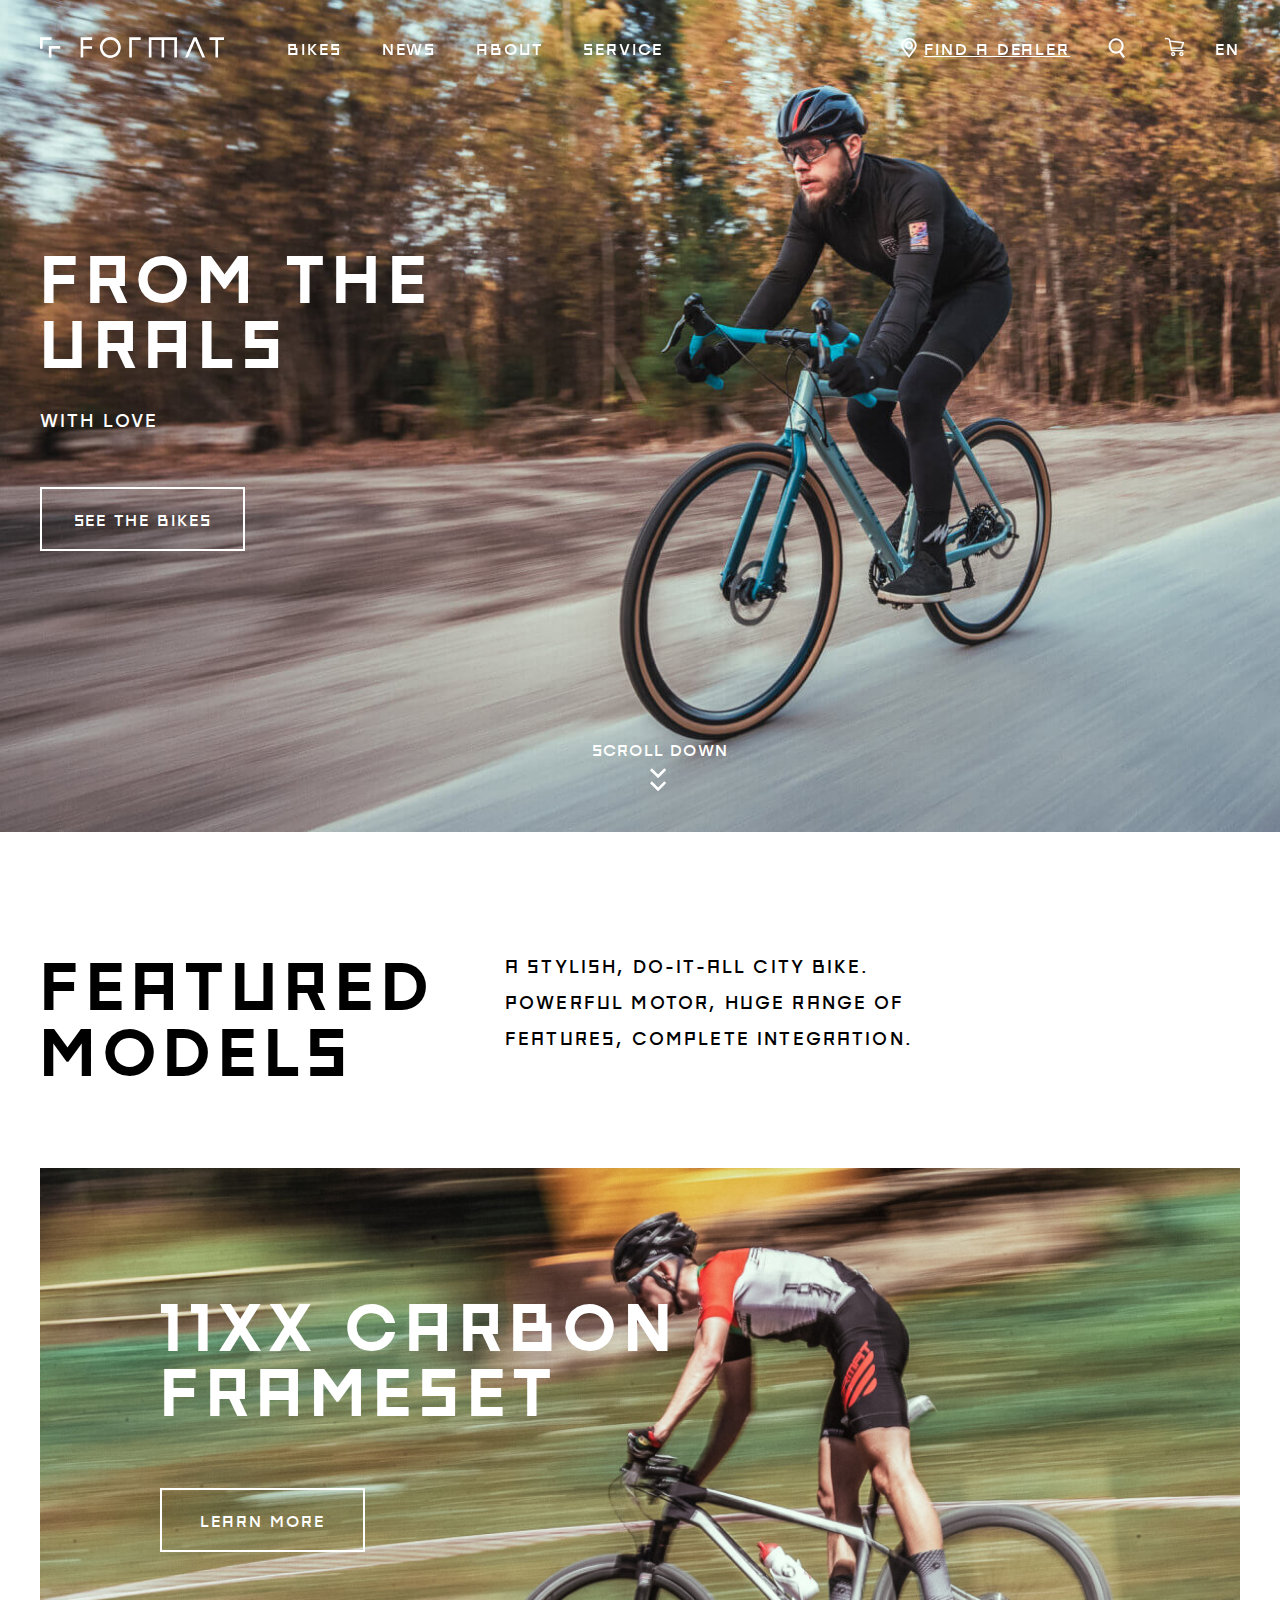
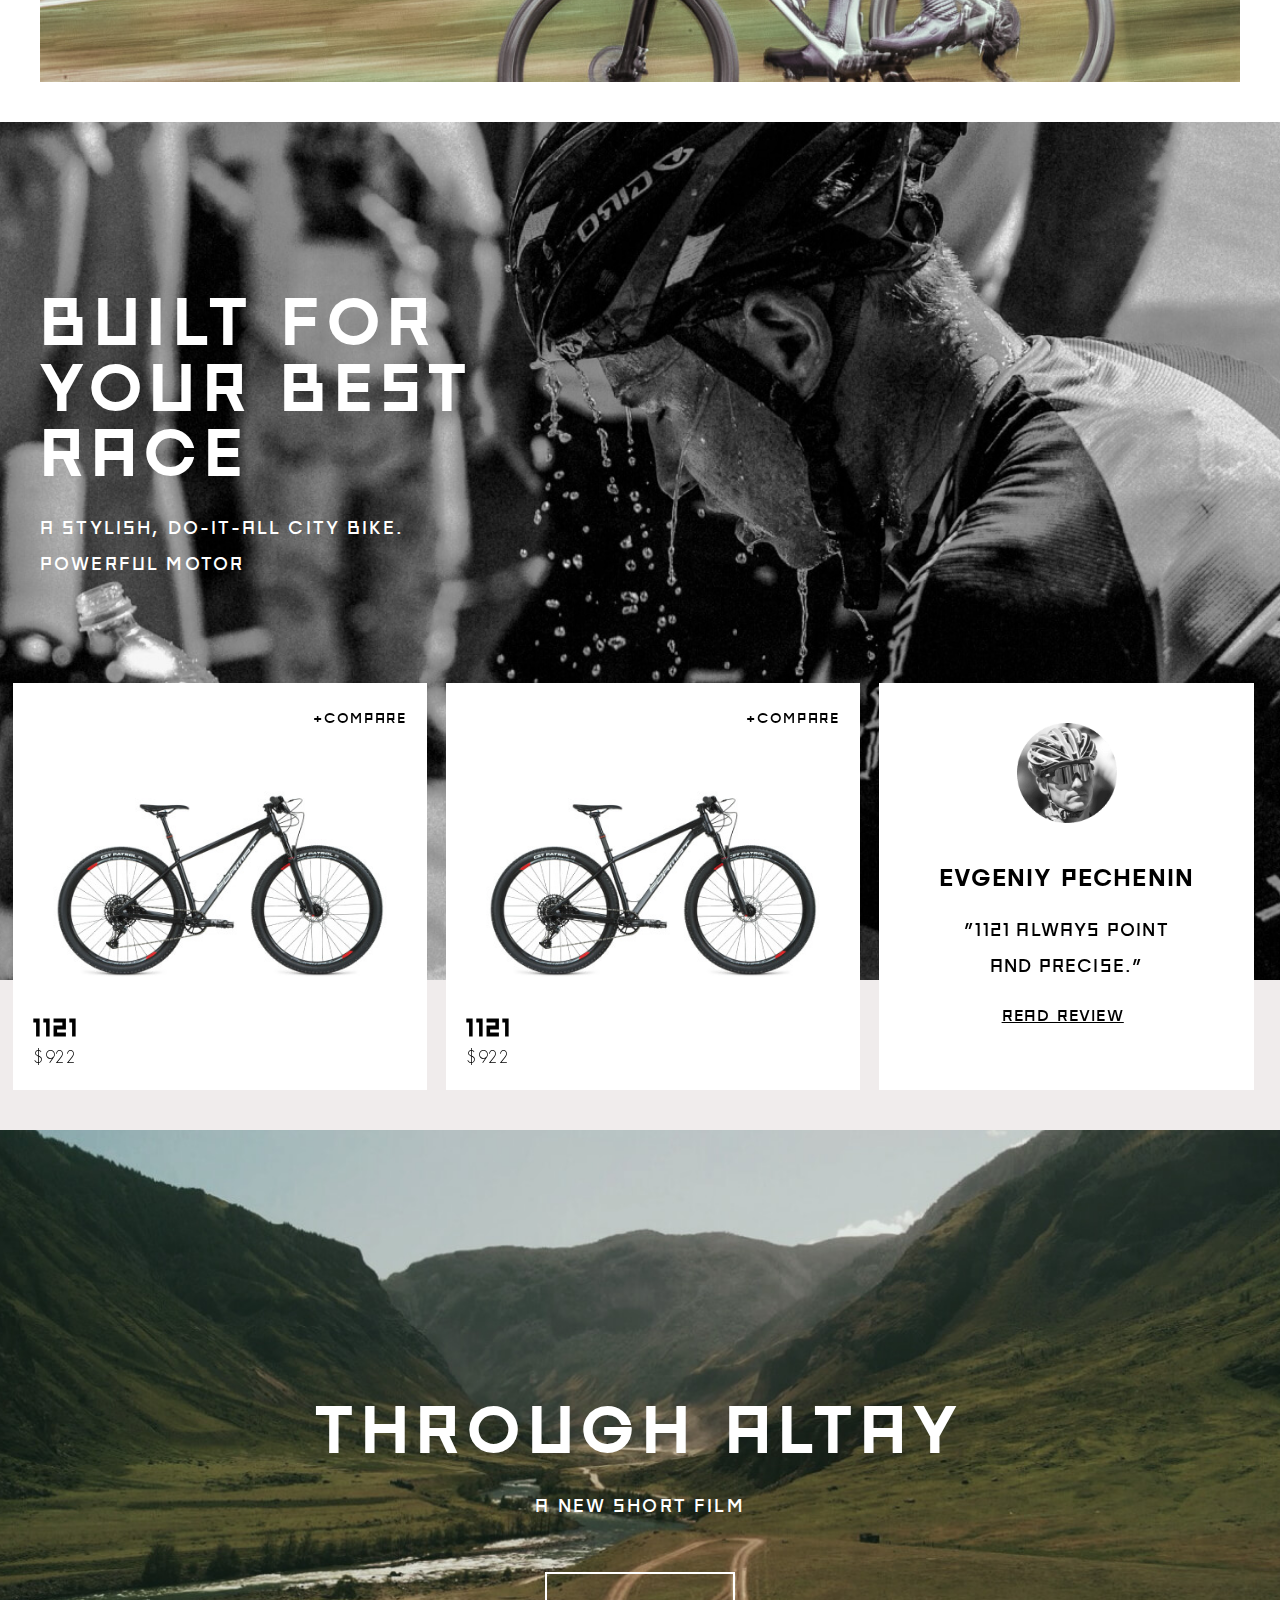
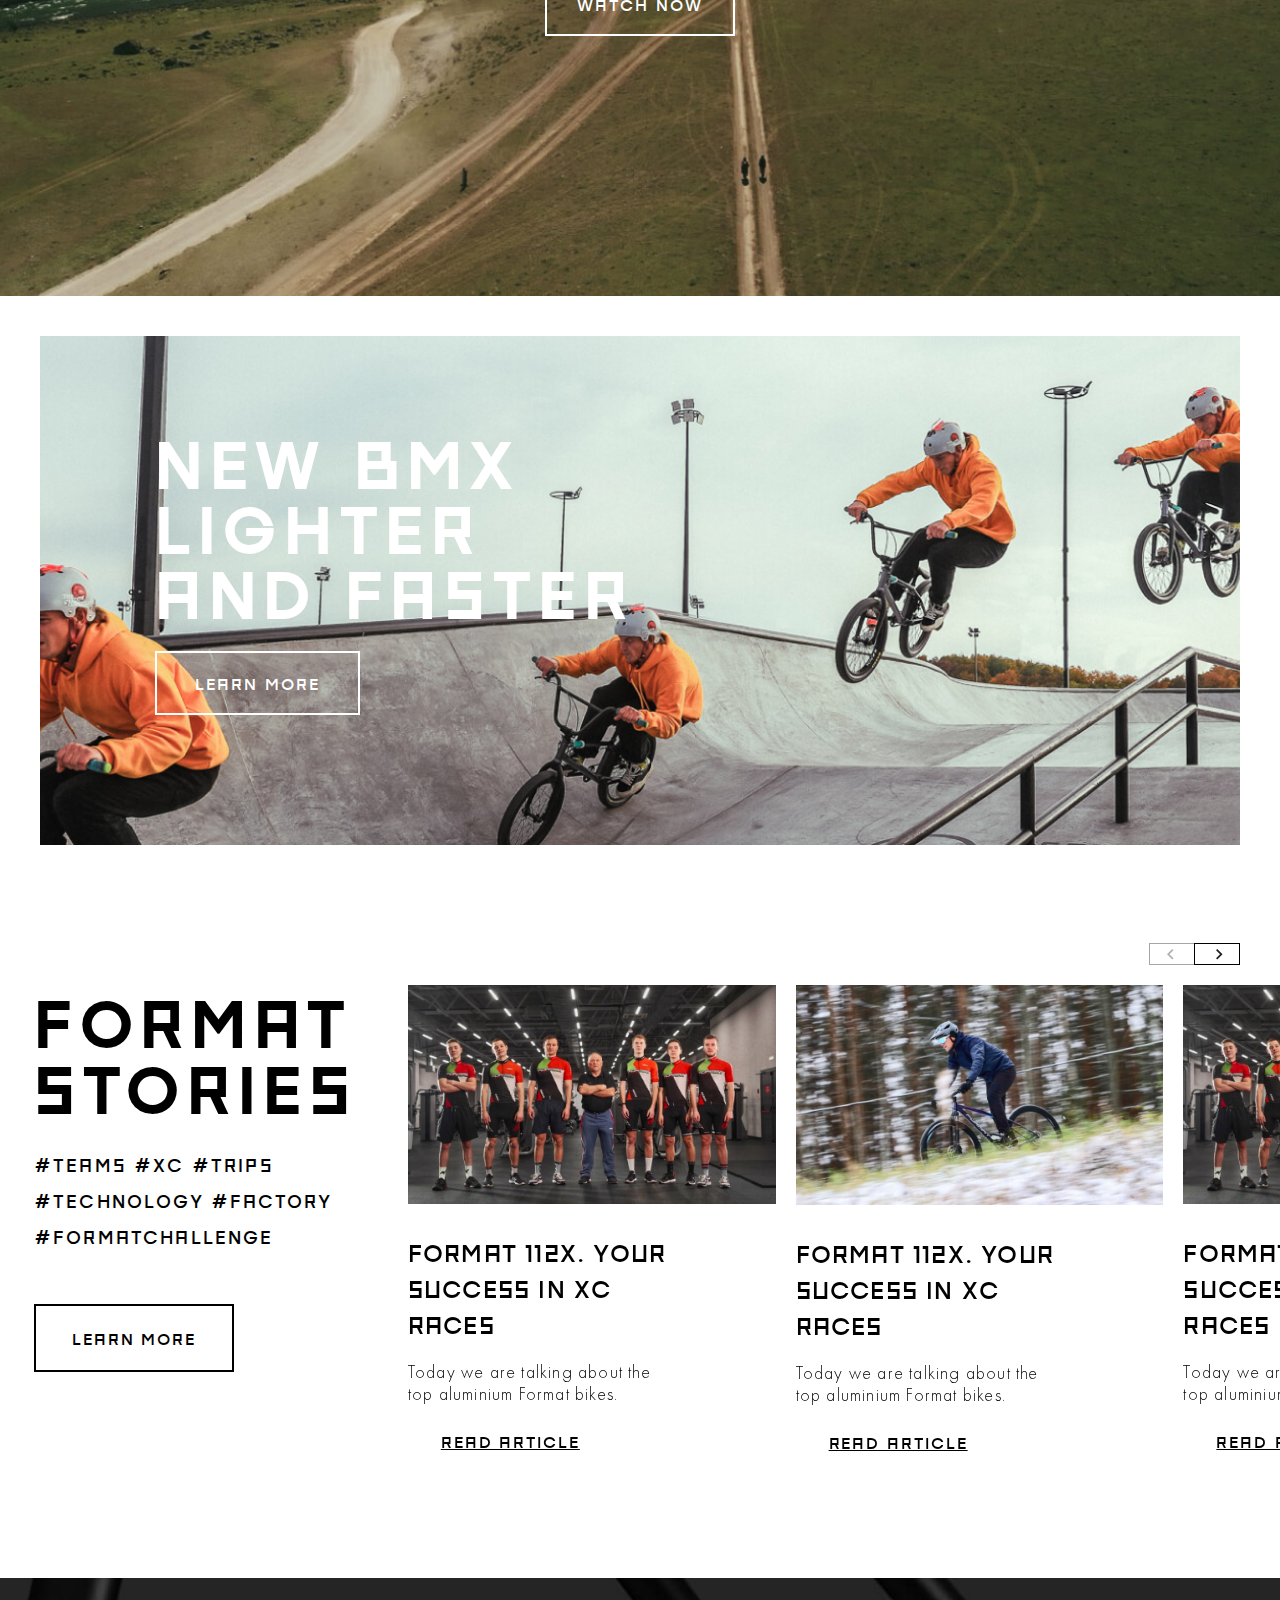
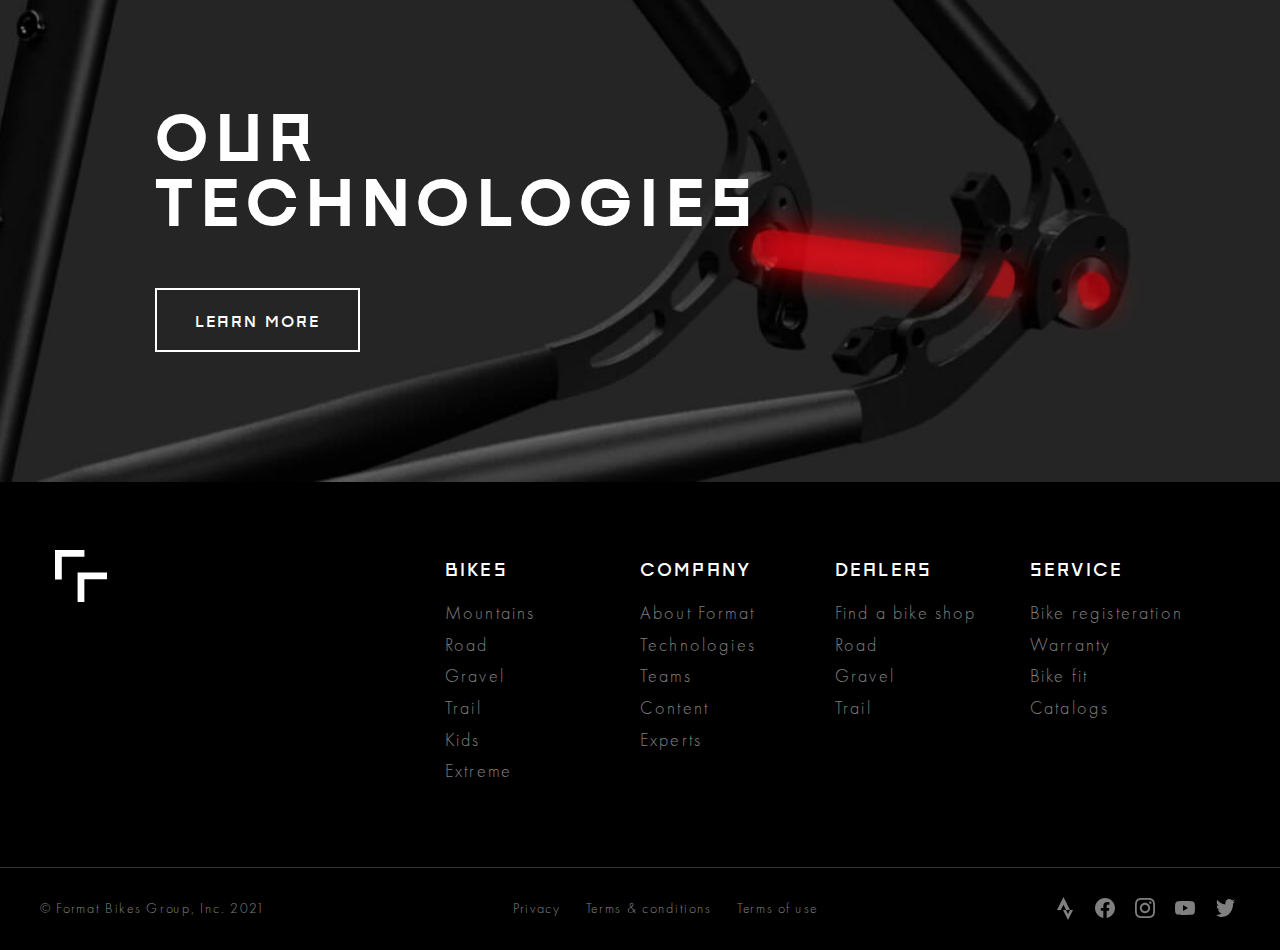
==== commit 5072da03: "fix" ====
--- a/docs/index.html
+++ b/docs/index.html
@@ -121,7 +121,7 @@
           </a></div>
       </div>
     </section>
-    <section class="model__bike" id="model__bike">
+    <section class="model__bike-page-main" id="model__bike">
       <div class="model__bike-wrapper">
         <div class="model__bike-title">
           <h3 class="page-main-title">FEATURED MODELS</h3>
@@ -135,7 +135,7 @@
         <div class="model__bike-baner-btn"><a class="btn" href="#"> learn more</a></div>
       </div>
     </section>
-    <section class="race">
+    <section class="race-page-main">
       <div class="race__page-main-title">
         <h3 class="page-main-title"> BUILT FOR your best race</h3>
       </div>
@@ -189,7 +189,7 @@
         <div class="advertising__page-main-btn"><a class="btn" href="#"> learn more</a></div>
       </div>
     </section>
-    <section class="story">
+    <section class="story-page-main">
       <div class="story-wrapper">
         <div class="story-content-wrapper">
           <div class="story-title">
@@ -271,18 +271,7 @@
       <div class="footer__botoom-row">
         <div class="footer__botoom-copiraty footer__botoom-text">© Format Bikes Group, Inc. 2021</div>
         <div class="footer__botoom-link"><a class="footer__botoom-text" href="#">Privacy</a><a class="footer__botoom-text" href="#">Terms & conditions</a><a class="footer__botoom-text" href="#">Terms of use</a></div>
-        <div class="footer__botoom-icons"> <a href="#"> <svg width="30" height="30" viewBox="0 0 30 30" fill="none" xmlns="http://www.w3.org/2000/svg">
-              <path d="M18.0019 21.047L15.9746 17.001H13L18.0019 27L23 17.001L20 17L18.0019 21.047Z" />
-              <path d="M13.4963 11.7363L16 17H20L13.4963 4L7 17H10.869" />
-            </svg></a><a href="#"> <svg width="30" height="30" viewBox="0 0 30 30" fill="none" xmlns="http://www.w3.org/2000/svg">
-              <path fill-rule="evenodd" clip-rule="evenodd" d="M5 15.0559C5 20.0279 8.61111 24.162 13.3333 25L13.389 24.9552C13.3704 24.9516 13.3518 24.9479 13.3331 24.9442V17.8492H10.8331V15.0559H13.3331V12.8213C13.3331 10.3073 14.9442 8.91064 17.222 8.91064C17.9442 8.91064 18.722 9.02238 19.4442 9.13411V11.7039H18.1665C16.9442 11.7039 16.6665 12.3185 16.6665 13.1006V15.0559H19.3331L18.8887 17.8492H16.6665V24.9442C16.648 24.9479 16.6294 24.9516 16.6109 24.9552L16.6667 25C21.3889 24.162 25 20.0279 25 15.0559C25 9.52514 20.5 5 15 5C9.5 5 5 9.52514 5 15.0559Z" />
-            </svg></a><a href="#"> <svg width="30" height="30" viewBox="0 0 30 30" fill="none" xmlns="http://www.w3.org/2000/svg">
-              <path d="M15.0009 5C12.2851 5 11.9442 5.01188 10.8776 5.06042C9.81297 5.10917 9.08629 5.27771 8.45045 5.525C7.79274 5.78042 7.23481 6.12208 6.67898 6.67813C6.12272 7.23396 5.78105 7.79187 5.5248 8.44937C5.27688 9.08542 5.10813 9.81229 5.06021 10.8765C5.0125 11.9431 5 12.2842 5 15C5 17.7158 5.01208 18.0556 5.06042 19.1223C5.10938 20.1869 5.27792 20.9135 5.52501 21.5494C5.78063 22.2071 6.1223 22.765 6.67835 23.3208C7.23398 23.8771 7.7919 24.2196 8.4492 24.475C9.08546 24.7223 9.81234 24.8908 10.8767 24.9396C11.9434 24.9881 12.284 25 14.9997 25C17.7158 25 18.0556 24.9881 19.1222 24.9396C20.1868 24.8908 20.9143 24.7223 21.5506 24.475C22.2081 24.2196 22.7652 23.8771 23.3208 23.3208C23.8771 22.765 24.2187 22.2071 24.475 21.5496C24.7208 20.9135 24.8896 20.1867 24.9396 19.1225C24.9875 18.0558 25 17.7158 25 15C25 12.2842 24.9875 11.9433 24.9396 10.8767C24.8896 9.81208 24.7208 9.08542 24.475 8.44958C24.2187 7.79187 23.8771 7.23396 23.3208 6.67813C22.7646 6.12188 22.2083 5.78021 21.55 5.525C20.9125 5.27771 20.1854 5.10917 19.1208 5.06042C18.0541 5.01188 17.7145 5 14.9978 5H15.0009ZM14.1038 6.80208C14.3701 6.80167 14.6672 6.80208 15.0009 6.80208C17.671 6.80208 17.9874 6.81167 19.0418 6.85958C20.0168 6.90417 20.546 7.06708 20.8985 7.20396C21.3652 7.38521 21.6979 7.60187 22.0477 7.95187C22.3977 8.30187 22.6143 8.63521 22.796 9.10187C22.9329 9.45396 23.096 9.98312 23.1404 10.9581C23.1883 12.0123 23.1987 12.329 23.1987 14.9977C23.1987 17.6665 23.1883 17.9831 23.1404 19.0373C23.0958 20.0123 22.9329 20.5415 22.796 20.8935C22.6148 21.3602 22.3977 21.6925 22.0477 22.0423C21.6977 22.3923 21.3654 22.609 20.8985 22.7902C20.5464 22.9277 20.0168 23.0902 19.0418 23.1348C17.9876 23.1827 17.671 23.1931 15.0009 23.1931C12.3307 23.1931 12.0142 23.1827 10.9601 23.1348C9.98505 23.0898 9.45588 22.9269 9.10317 22.79C8.6365 22.6087 8.30316 22.3921 7.95316 22.0421C7.60315 21.6921 7.38648 21.3596 7.20481 20.8927C7.06794 20.5406 6.90481 20.0115 6.86044 19.0365C6.81252 17.9823 6.80294 17.6656 6.80294 14.9952C6.80294 12.3248 6.81252 12.0098 6.86044 10.9556C6.90502 9.98063 7.06794 9.45146 7.20481 9.09896C7.38607 8.63229 7.60315 8.29896 7.95316 7.94896C8.30316 7.59896 8.6365 7.38229 9.10317 7.20062C9.45567 7.06312 9.98505 6.90063 10.9601 6.85583C11.8826 6.81417 12.2401 6.80167 14.1038 6.79958V6.80208ZM20.3389 8.4625C19.6764 8.4625 19.1389 8.99937 19.1389 9.66208C19.1389 10.3246 19.6764 10.8621 20.3389 10.8621C21.0014 10.8621 21.5389 10.3246 21.5389 9.66208C21.5389 8.99958 21.0014 8.46208 20.3389 8.46208V8.4625ZM15.0009 9.86458C12.1649 9.86458 9.86547 12.164 9.86547 15C9.86547 17.836 12.1649 20.1344 15.0009 20.1344C17.837 20.1344 20.1356 17.836 20.1356 15C20.1356 12.164 17.8368 9.86458 15.0007 9.86458H15.0009ZM15.0009 11.6667C16.8418 11.6667 18.3343 13.159 18.3343 15C18.3343 16.8408 16.8418 18.3333 15.0009 18.3333C13.1599 18.3333 11.6676 16.8408 11.6676 15C11.6676 13.159 13.1599 11.6667 15.0009 11.6667Z" />
-            </svg></a><a href="#"> <svg width="30" height="30" viewBox="0 0 30 30" fill="none" xmlns="http://www.w3.org/2000/svg">
-              <path fill-rule="evenodd" clip-rule="evenodd" d="M22.8253 8.42824C23.682 8.65882 24.3574 9.33412 24.5881 10.1906C25.0164 11.7553 24.9999 15.0165 24.9999 15.0165C24.9999 15.0165 24.9999 18.2612 24.5881 19.8259C24.3574 20.6824 23.682 21.3576 22.8253 21.5882C21.2602 22 15 22 15 22C15 22 8.75616 22 7.17462 21.5718C6.31795 21.3412 5.6425 20.6659 5.41186 19.8094C5 18.2612 5 15 5 15C5 15 5 11.7553 5.41186 10.1906C5.6425 9.33412 6.33443 8.64235 7.17462 8.41176C8.73969 8 15 8 15 8C15 8 21.2602 8 22.8253 8.42824ZM18 15L13 18V12L18 15Z" />
-            </svg></a><a href="#"> <svg width="30" height="30" viewBox="0 0 30 30" fill="none" xmlns="http://www.w3.org/2000/svg">
-              <path fill-rule="evenodd" clip-rule="evenodd" d="M23.0559 10.4797C23.0631 10.6776 23.0654 10.8755 23.0654 11.0734C23.0654 17.0734 19.1449 24 11.9755 24C9.77322 24 7.7254 23.2444 6 21.958C6.30499 21.994 6.61475 22.021 6.92925 22.021C8.75526 22.021 10.4371 21.2922 11.7711 20.0689C10.0655 20.0419 8.62534 18.7195 8.12864 16.9204C8.36709 16.9744 8.61265 17.0015 8.86378 17.0015C9.21789 17.0015 9.5617 16.9476 9.89125 16.8396C8.10644 16.4258 6.7621 14.5908 6.7621 12.3869C6.7621 12.3599 6.7621 12.3509 6.7621 12.3329C7.28811 12.6657 7.89017 12.8725 8.52947 12.8995C7.48219 12.0809 6.79377 10.6866 6.79377 9.11241C6.79377 8.28482 6.98548 7.50218 7.32295 6.82752C9.24482 9.58014 12.1181 11.3883 15.3574 11.5772C15.2909 11.2443 15.2568 10.8936 15.2568 10.5428C15.2568 8.03303 17.002 6 19.1552 6C20.2761 6 21.2885 6.5488 21.9991 7.43036C22.8888 7.23246 23.7222 6.85468 24.4764 6.33294C24.184 7.39441 23.5669 8.28478 22.7604 8.8425C23.5495 8.73455 24.3021 8.49186 25 8.13204C24.4764 9.04058 23.8172 9.84106 23.0559 10.4797Z" />
-            </svg></a></div>
+        <div class="footer__botoom-icons"> <a class="strava" href="#"><img src="img/main-page/icons/strava.svg" alt=""></a><a class="facebook" href="#"> <img src="img/main-page/icons/fb.svg" alt=""></a><a class="instagram" href="#"> <img src="img/main-page/icons/inst.svg" alt=""></a><a class="youtube" href="#"><img src="img/main-page/icons/yt.svg" alt=""></a><a class="twitter" href="#"> <img src="img/main-page/icons/tw.svg" alt=""></a></div>
       </div>
     </div>
     <!--END footer-->
--- a/docs/css/app.css
+++ b/docs/css/app.css
@@ -1,2 +1,4 @@
-@-webkit-keyframes swiper-preloader-spin{to{transform:rotate(360deg)}}@keyframes swiper-preloader-spin{to{transform:rotate(360deg)}}@-webkit-keyframes arrow{0%,80%,to{opacity:0}40%{opacity:1}}@keyframes arrow{0%,80%,to{opacity:0}40%{opacity:1}}a,abbr,acronym,address,applet,article,aside,audio,b,big,blockquote,body,canvas,caption,center,cite,code,dd,del,details,dfn,div,dl,dt,em,embed,figcaption,figure,footer,form,h1,h2,h3,h4,h5,h6,header,hgroup,html,i,iframe,ins,kbd,label,legend,li,mark,menu,nav,object,ol,output,p,pre,q,ruby,s,samp,section,small,span,strike,strong,sub,summary,sup,table,tbody,td,tfoot,th,thead,time,tr,tt,u,ul,var,video{margin:0;padding:0;border:0;vertical-align:baseline}fieldset,img{margin:0;padding:0;vertical-align:baseline}html{-ms-text-size-adjust:100%;-webkit-text-size-adjust:100%;font-size:10px;box-sizing:border-box}a img,fieldset,img{border:0}input[type=email],input[type=tel],input[type=text],textarea{-webkit-appearance:none}button,input[type=submit]{cursor:pointer}button::-moz-focus-inner,input[type=submit]::-moz-focus-inner{padding:0;border:0}textarea{overflow:auto}button,input{margin:0;padding:0;border:0}a,a:focus,button,div,h1,h2,h3,h4,h5,h6,input,select,span,textarea{outline:0}ol,ul{list-style-type:none}table{border-spacing:0;border-collapse:collapse;width:100%}*,:after,:before{box-sizing:inherit}@media (prefers-reduced-motion:reduce){*{transition:none!important}}@font-face{font-family:'SM';src:url(../fonts/stolzldisplay-medium-webfont.woff2) format("woff2"),url(../fonts/stolzldisplay-medium-webfont.woff) format("woff");font-weight:400;font-style:normal}@font-face{font-family:'SR';src:url(../fonts/stolzldisplay-regular-webfont.woff2) format("woff2"),url(../fonts/stolzldisplay-regular-webfont.woff) format("woff");font-weight:400;font-style:normal}@font-face{font-family:'FB';src:url(../fonts/FuturaPT-Bold.woff2) format("woff2"),url(../fonts/FuturaPT-Bold.woff) format("woff");font-weight:700;font-style:normal;font-display:swap}@font-face{font-family:'FM';src:url(../fonts/FuturaPT-Light.woff2) format("woff2"),url(../fonts/FuturaPT-Light.woff) format("woff");font-weight:300;font-style:normal;font-display:swap}.container{width:100%;padding-right:15px;padding-left:15px;margin-right:auto;margin-left:auto}@media (min-width:576px){.container{max-width:540px}}@media (min-width:768px){.container{max-width:720px}}@media (min-width:992px){.container{max-width:960px}}@media (min-width:1200px){.container{max-width:1140px}}.container-fluid{width:100%;padding-right:15px;padding-left:15px;margin-right:auto;margin-left:auto}.row{display:flex;flex-wrap:wrap;margin-right:-15px;margin-left:-15px}.no-gutters{margin-right:0;margin-left:0}.no-gutters>.col,.no-gutters>[class*=col-]{padding-right:0;padding-left:0}.col,.col-1,.col-10,.col-11,.col-12,.col-2,.col-3,.col-4,.col-5,.col-6,.col-7,.col-8,.col-9{position:relative;width:100%;padding-right:15px;padding-left:15px}.col-auto{position:relative;padding-right:15px;padding-left:15px}.col-lg,.col-lg-1,.col-lg-10,.col-lg-11,.col-lg-12,.col-lg-2,.col-lg-3,.col-lg-4,.col-lg-5,.col-lg-6,.col-lg-7,.col-lg-8,.col-lg-9,.col-lg-auto,.col-md,.col-md-1,.col-md-10,.col-md-11,.col-md-12,.col-md-2,.col-md-3,.col-md-4,.col-md-5,.col-md-6,.col-md-7,.col-md-8,.col-md-9,.col-md-auto,.col-sm,.col-sm-1,.col-sm-10,.col-sm-11,.col-sm-12,.col-sm-2,.col-sm-3,.col-sm-4,.col-sm-5,.col-sm-6,.col-sm-7,.col-sm-8,.col-sm-9,.col-sm-auto,.col-xl,.col-xl-1,.col-xl-10,.col-xl-11,.col-xl-12,.col-xl-2,.col-xl-3,.col-xl-4,.col-xl-5,.col-xl-6,.col-xl-7,.col-xl-8,.col-xl-9,.col-xl-auto{position:relative;width:100%;padding-right:15px;padding-left:15px}.col{flex-basis:0;flex-grow:1;max-width:100%}.col-auto{flex:0 0 auto;width:auto;max-width:100%}.col-1{flex:0 0 8.333333%;max-width:8.333333%}.col-2{flex:0 0 16.666667%;max-width:16.666667%}.col-3{flex:0 0 25%;max-width:25%}.col-4{flex:0 0 33.333333%;max-width:33.333333%}.col-5{flex:0 0 41.666667%;max-width:41.666667%}.col-6{flex:0 0 50%;max-width:50%}.col-7{flex:0 0 58.333333%;max-width:58.333333%}.col-8{flex:0 0 66.666667%;max-width:66.666667%}.col-9{flex:0 0 75%;max-width:75%}.col-10{flex:0 0 83.333333%;max-width:83.333333%}.col-11{flex:0 0 91.666667%;max-width:91.666667%}.col-12{flex:0 0 100%;max-width:100%}.order-first{order:-1}.order-last{order:13}.order-0{order:0}.order-1{order:1}.order-2{order:2}.order-3{order:3}.order-4{order:4}.order-5{order:5}.order-6{order:6}.order-7{order:7}.order-8{order:8}.order-9{order:9}.order-10{order:10}.order-11{order:11}.order-12{order:12}.offset-1{margin-left:8.333333%}.offset-2{margin-left:16.666667%}.offset-3{margin-left:25%}.offset-4{margin-left:33.333333%}.offset-5{margin-left:41.666667%}.offset-6{margin-left:50%}.offset-7{margin-left:58.333333%}.offset-8{margin-left:66.666667%}.offset-9{margin-left:75%}.offset-10{margin-left:83.333333%}.offset-11{margin-left:91.666667%}@media (min-width:576px){.col-sm{flex-basis:0;flex-grow:1;max-width:100%}.col-sm-auto{flex:0 0 auto;width:auto;max-width:100%}.col-sm-1{flex:0 0 8.333333%;max-width:8.333333%}.col-sm-2{flex:0 0 16.666667%;max-width:16.666667%}.col-sm-3{flex:0 0 25%;max-width:25%}.col-sm-4{flex:0 0 33.333333%;max-width:33.333333%}.col-sm-5{flex:0 0 41.666667%;max-width:41.666667%}.col-sm-6{flex:0 0 50%;max-width:50%}.col-sm-7{flex:0 0 58.333333%;max-width:58.333333%}.col-sm-8{flex:0 0 66.666667%;max-width:66.666667%}.col-sm-9{flex:0 0 75%;max-width:75%}.col-sm-10{flex:0 0 83.333333%;max-width:83.333333%}.col-sm-11{flex:0 0 91.666667%;max-width:91.666667%}.col-sm-12{flex:0 0 100%;max-width:100%}.order-sm-first{order:-1}.order-sm-last{order:13}.order-sm-0{order:0}.order-sm-1{order:1}.order-sm-2{order:2}.order-sm-3{order:3}.order-sm-4{order:4}.order-sm-5{order:5}.order-sm-6{order:6}.order-sm-7{order:7}.order-sm-8{order:8}.order-sm-9{order:9}.order-sm-10{order:10}.order-sm-11{order:11}.order-sm-12{order:12}.offset-sm-0{margin-left:0}.offset-sm-1{margin-left:8.333333%}.offset-sm-2{margin-left:16.666667%}.offset-sm-3{margin-left:25%}.offset-sm-4{margin-left:33.333333%}.offset-sm-5{margin-left:41.666667%}.offset-sm-6{margin-left:50%}.offset-sm-7{margin-left:58.333333%}.offset-sm-8{margin-left:66.666667%}.offset-sm-9{margin-left:75%}.offset-sm-10{margin-left:83.333333%}.offset-sm-11{margin-left:91.666667%}}@media (min-width:768px){.col-md{flex-basis:0;flex-grow:1;max-width:100%}.col-md-auto{flex:0 0 auto;width:auto;max-width:100%}.col-md-1{flex:0 0 8.333333%;max-width:8.333333%}.col-md-2{flex:0 0 16.666667%;max-width:16.666667%}.col-md-3{flex:0 0 25%;max-width:25%}.col-md-4{flex:0 0 33.333333%;max-width:33.333333%}.col-md-5{flex:0 0 41.666667%;max-width:41.666667%}.col-md-6{flex:0 0 50%;max-width:50%}.col-md-7{flex:0 0 58.333333%;max-width:58.333333%}.col-md-8{flex:0 0 66.666667%;max-width:66.666667%}.col-md-9{flex:0 0 75%;max-width:75%}.col-md-10{flex:0 0 83.333333%;max-width:83.333333%}.col-md-11{flex:0 0 91.666667%;max-width:91.666667%}.col-md-12{flex:0 0 100%;max-width:100%}.order-md-first{order:-1}.order-md-last{order:13}.order-md-0{order:0}.order-md-1{order:1}.order-md-2{order:2}.order-md-3{order:3}.order-md-4{order:4}.order-md-5{order:5}.order-md-6{order:6}.order-md-7{order:7}.order-md-8{order:8}.order-md-9{order:9}.order-md-10{order:10}.order-md-11{order:11}.order-md-12{order:12}.offset-md-0{margin-left:0}.offset-md-1{margin-left:8.333333%}.offset-md-2{margin-left:16.666667%}.offset-md-3{margin-left:25%}.offset-md-4{margin-left:33.333333%}.offset-md-5{margin-left:41.666667%}.offset-md-6{margin-left:50%}.offset-md-7{margin-left:58.333333%}.offset-md-8{margin-left:66.666667%}.offset-md-9{margin-left:75%}.offset-md-10{margin-left:83.333333%}.offset-md-11{margin-left:91.666667%}}@media (min-width:992px){.col-lg{flex-basis:0;flex-grow:1;max-width:100%}.col-lg-auto{flex:0 0 auto;width:auto;max-width:100%}.col-lg-1{flex:0 0 8.333333%;max-width:8.333333%}.col-lg-2{flex:0 0 16.666667%;max-width:16.666667%}.col-lg-3{flex:0 0 25%;max-width:25%}.col-lg-4{flex:0 0 33.333333%;max-width:33.333333%}.col-lg-5{flex:0 0 41.666667%;max-width:41.666667%}.col-lg-6{flex:0 0 50%;max-width:50%}.col-lg-7{flex:0 0 58.333333%;max-width:58.333333%}.col-lg-8{flex:0 0 66.666667%;max-width:66.666667%}.col-lg-9{flex:0 0 75%;max-width:75%}.col-lg-10{flex:0 0 83.333333%;max-width:83.333333%}.col-lg-11{flex:0 0 91.666667%;max-width:91.666667%}.col-lg-12{flex:0 0 100%;max-width:100%}.order-lg-first{order:-1}.order-lg-last{order:13}.order-lg-0{order:0}.order-lg-1{order:1}.order-lg-2{order:2}.order-lg-3{order:3}.order-lg-4{order:4}.order-lg-5{order:5}.order-lg-6{order:6}.order-lg-7{order:7}.order-lg-8{order:8}.order-lg-9{order:9}.order-lg-10{order:10}.order-lg-11{order:11}.order-lg-12{order:12}.offset-lg-0{margin-left:0}.offset-lg-1{margin-left:8.333333%}.offset-lg-2{margin-left:16.666667%}.offset-lg-3{margin-left:25%}.offset-lg-4{margin-left:33.333333%}.offset-lg-5{margin-left:41.666667%}.offset-lg-6{margin-left:50%}.offset-lg-7{margin-left:58.333333%}.offset-lg-8{margin-left:66.666667%}.offset-lg-9{margin-left:75%}.offset-lg-10{margin-left:83.333333%}.offset-lg-11{margin-left:91.666667%}}@media (min-width:1200px){.col-xl{flex-basis:0;flex-grow:1;max-width:100%}.col-xl-auto{flex:0 0 auto;width:auto;max-width:100%}.col-xl-1{flex:0 0 8.333333%;max-width:8.333333%}.col-xl-2{flex:0 0 16.666667%;max-width:16.666667%}.col-xl-3{flex:0 0 25%;max-width:25%}.col-xl-4{flex:0 0 33.333333%;max-width:33.333333%}.col-xl-5{flex:0 0 41.666667%;max-width:41.666667%}.col-xl-6{flex:0 0 50%;max-width:50%}.col-xl-7{flex:0 0 58.333333%;max-width:58.333333%}.col-xl-8{flex:0 0 66.666667%;max-width:66.666667%}.col-xl-9{flex:0 0 75%;max-width:75%}.col-xl-10{flex:0 0 83.333333%;max-width:83.333333%}.col-xl-11{flex:0 0 91.666667%;max-width:91.666667%}.col-xl-12{flex:0 0 100%;max-width:100%}.order-xl-first{order:-1}.order-xl-last{order:13}.order-xl-0{order:0}.order-xl-1{order:1}.order-xl-2{order:2}.order-xl-3{order:3}.order-xl-4{order:4}.order-xl-5{order:5}.order-xl-6{order:6}.order-xl-7{order:7}.order-xl-8{order:8}.order-xl-9{order:9}.order-xl-10{order:10}.order-xl-11{order:11}.order-xl-12{order:12}.offset-xl-0{margin-left:0}.offset-xl-1{margin-left:8.333333%}.offset-xl-2{margin-left:16.666667%}.offset-xl-3{margin-left:25%}.offset-xl-4{margin-left:33.333333%}.offset-xl-5{margin-left:41.666667%}.offset-xl-6{margin-left:50%}.offset-xl-7{margin-left:58.333333%}.offset-xl-8{margin-left:66.666667%}.offset-xl-9{margin-left:75%}.offset-xl-10{margin-left:83.333333%}.offset-xl-11{margin-left:91.666667%}}.flex-row{flex-direction:row!important}.flex-column{flex-direction:column!important}.flex-row-reverse{flex-direction:row-reverse!important}.flex-column-reverse{flex-direction:column-reverse!important}.flex-wrap{flex-wrap:wrap!important}.flex-nowrap{flex-wrap:nowrap!important}.flex-wrap-reverse{flex-wrap:wrap-reverse!important}.flex-fill{flex:1 1 auto!important}.flex-grow-0{flex-grow:0!important}.flex-grow-1{flex-grow:1!important}.flex-shrink-0{flex-shrink:0!important}.flex-shrink-1{flex-shrink:1!important}.justify-content-start{justify-content:flex-start!important}.justify-content-end{justify-content:flex-end!important}.justify-content-center{justify-content:center!important}.justify-content-between{justify-content:space-between!important}.justify-content-around{justify-content:space-around!important}.align-items-start{align-items:flex-start!important}.align-items-end{align-items:flex-end!important}.align-items-center{align-items:center!important}.align-items-baseline{align-items:baseline!important}.align-items-stretch{align-items:stretch!important}.align-content-start{align-content:flex-start!important}.align-content-end{align-content:flex-end!important}.align-content-center{align-content:center!important}.align-content-between{align-content:space-between!important}.align-content-around{align-content:space-around!important}.align-content-stretch{align-content:stretch!important}.align-self-auto{align-self:auto!important}.align-self-start{align-self:flex-start!important}.align-self-end{align-self:flex-end!important}.align-self-center{align-self:center!important}.align-self-baseline{align-self:baseline!important}.align-self-stretch{align-self:stretch!important}@media (min-width:576px){.flex-sm-row{flex-direction:row!important}.flex-sm-column{flex-direction:column!important}.flex-sm-row-reverse{flex-direction:row-reverse!important}.flex-sm-column-reverse{flex-direction:column-reverse!important}.flex-sm-wrap{flex-wrap:wrap!important}.flex-sm-nowrap{flex-wrap:nowrap!important}.flex-sm-wrap-reverse{flex-wrap:wrap-reverse!important}.flex-sm-fill{flex:1 1 auto!important}.flex-sm-grow-0{flex-grow:0!important}.flex-sm-grow-1{flex-grow:1!important}.flex-sm-shrink-0{flex-shrink:0!important}.flex-sm-shrink-1{flex-shrink:1!important}.justify-content-sm-start{justify-content:flex-start!important}.justify-content-sm-end{justify-content:flex-end!important}.justify-content-sm-center{justify-content:center!important}.justify-content-sm-between{justify-content:space-between!important}.justify-content-sm-around{justify-content:space-around!important}.align-items-sm-start{align-items:flex-start!important}.align-items-sm-end{align-items:flex-end!important}.align-items-sm-center{align-items:center!important}.align-items-sm-baseline{align-items:baseline!important}.align-items-sm-stretch{align-items:stretch!important}.align-content-sm-start{align-content:flex-start!important}.align-content-sm-end{align-content:flex-end!important}.align-content-sm-center{align-content:center!important}.align-content-sm-between{align-content:space-between!important}.align-content-sm-around{align-content:space-around!important}.align-content-sm-stretch{align-content:stretch!important}.align-self-sm-auto{align-self:auto!important}.align-self-sm-start{align-self:flex-start!important}.align-self-sm-end{align-self:flex-end!important}.align-self-sm-center{align-self:center!important}.align-self-sm-baseline{align-self:baseline!important}.align-self-sm-stretch{align-self:stretch!important}}@media (min-width:768px){.flex-md-row{flex-direction:row!important}.flex-md-column{flex-direction:column!important}.flex-md-row-reverse{flex-direction:row-reverse!important}.flex-md-column-reverse{flex-direction:column-reverse!important}.flex-md-wrap{flex-wrap:wrap!important}.flex-md-nowrap{flex-wrap:nowrap!important}.flex-md-wrap-reverse{flex-wrap:wrap-reverse!important}.flex-md-fill{flex:1 1 auto!important}.flex-md-grow-0{flex-grow:0!important}.flex-md-grow-1{flex-grow:1!important}.flex-md-shrink-0{flex-shrink:0!important}.flex-md-shrink-1{flex-shrink:1!important}.justify-content-md-start{justify-content:flex-start!important}.justify-content-md-end{justify-content:flex-end!important}.justify-content-md-center{justify-content:center!important}.justify-content-md-between{justify-content:space-between!important}.justify-content-md-around{justify-content:space-around!important}.align-items-md-start{align-items:flex-start!important}.align-items-md-end{align-items:flex-end!important}.align-items-md-center{align-items:center!important}.align-items-md-baseline{align-items:baseline!important}.align-items-md-stretch{align-items:stretch!important}.align-content-md-start{align-content:flex-start!important}.align-content-md-end{align-content:flex-end!important}.align-content-md-center{align-content:center!important}.align-content-md-between{align-content:space-between!important}.align-content-md-around{align-content:space-around!important}.align-content-md-stretch{align-content:stretch!important}.align-self-md-auto{align-self:auto!important}.align-self-md-start{align-self:flex-start!important}.align-self-md-end{align-self:flex-end!important}.align-self-md-center{align-self:center!important}.align-self-md-baseline{align-self:baseline!important}.align-self-md-stretch{align-self:stretch!important}}@media (min-width:992px){.flex-lg-row{flex-direction:row!important}.flex-lg-column{flex-direction:column!important}.flex-lg-row-reverse{flex-direction:row-reverse!important}.flex-lg-column-reverse{flex-direction:column-reverse!important}.flex-lg-wrap{flex-wrap:wrap!important}.flex-lg-nowrap{flex-wrap:nowrap!important}.flex-lg-wrap-reverse{flex-wrap:wrap-reverse!important}.flex-lg-fill{flex:1 1 auto!important}.flex-lg-grow-0{flex-grow:0!important}.flex-lg-grow-1{flex-grow:1!important}.flex-lg-shrink-0{flex-shrink:0!important}.flex-lg-shrink-1{flex-shrink:1!important}.justify-content-lg-start{justify-content:flex-start!important}.justify-content-lg-end{justify-content:flex-end!important}.justify-content-lg-center{justify-content:center!important}.justify-content-lg-between{justify-content:space-between!important}.justify-content-lg-around{justify-content:space-around!important}.align-items-lg-start{align-items:flex-start!important}.align-items-lg-end{align-items:flex-end!important}.align-items-lg-center{align-items:center!important}.align-items-lg-baseline{align-items:baseline!important}.align-items-lg-stretch{align-items:stretch!important}.align-content-lg-start{align-content:flex-start!important}.align-content-lg-end{align-content:flex-end!important}.align-content-lg-center{align-content:center!important}.align-content-lg-between{align-content:space-between!important}.align-content-lg-around{align-content:space-around!important}.align-content-lg-stretch{align-content:stretch!important}.align-self-lg-auto{align-self:auto!important}.align-self-lg-start{align-self:flex-start!important}.align-self-lg-end{align-self:flex-end!important}.align-self-lg-center{align-self:center!important}.align-self-lg-baseline{align-self:baseline!important}.align-self-lg-stretch{align-self:stretch!important}}@media (min-width:1200px){.flex-xl-row{flex-direction:row!important}.flex-xl-column{flex-direction:column!important}.flex-xl-row-reverse{flex-direction:row-reverse!important}.flex-xl-column-reverse{flex-direction:column-reverse!important}.flex-xl-wrap{flex-wrap:wrap!important}.flex-xl-nowrap{flex-wrap:nowrap!important}.flex-xl-wrap-reverse{flex-wrap:wrap-reverse!important}.flex-xl-fill{flex:1 1 auto!important}.flex-xl-grow-0{flex-grow:0!important}.flex-xl-grow-1{flex-grow:1!important}.flex-xl-shrink-0{flex-shrink:0!important}.flex-xl-shrink-1{flex-shrink:1!important}.justify-content-xl-start{justify-content:flex-start!important}.justify-content-xl-end{justify-content:flex-end!important}.justify-content-xl-center{justify-content:center!important}.justify-content-xl-between{justify-content:space-between!important}.justify-content-xl-around{justify-content:space-around!important}.align-items-xl-start{align-items:flex-start!important}.align-items-xl-end{align-items:flex-end!important}.align-items-xl-center{align-items:center!important}.align-items-xl-baseline{align-items:baseline!important}.align-items-xl-stretch{align-items:stretch!important}.align-content-xl-start{align-content:flex-start!important}.align-content-xl-end{align-content:flex-end!important}.align-content-xl-center{align-content:center!important}.align-content-xl-between{align-content:space-between!important}.align-content-xl-around{align-content:space-around!important}.align-content-xl-stretch{align-content:stretch!important}.align-self-xl-auto{align-self:auto!important}.align-self-xl-start{align-self:flex-start!important}.align-self-xl-end{align-self:flex-end!important}.align-self-xl-center{align-self:center!important}.align-self-xl-baseline{align-self:baseline!important}.align-self-xl-stretch{align-self:stretch!important}}.swiper-container{margin:0 auto;position:relative;overflow:hidden;list-style:none;padding:0;z-index:1}.swiper-container-no-flexbox .swiper-slide{float:left}.swiper-container-vertical>.swiper-wrapper{flex-direction:column}.swiper-slide,.swiper-wrapper{width:100%;height:100%;position:relative;transition-property:transform}.swiper-wrapper{z-index:1;display:flex;box-sizing:content-box}.swiper-container-android .swiper-slide,.swiper-wrapper{transform:translate3d(0,0,0)}.swiper-container-multirow>.swiper-wrapper{flex-wrap:wrap}.swiper-container-free-mode>.swiper-wrapper{transition-timing-function:ease-out;margin:0 auto}.swiper-slide{flex-shrink:0}.swiper-invisible-blank-slide{visibility:hidden}.swiper-container-autoheight,.swiper-container-autoheight .swiper-slide{height:auto}.swiper-container-autoheight .swiper-wrapper{align-items:flex-start;transition-property:transform,height}.swiper-container-3d{perspective:1200px}.swiper-container-3d .swiper-cube-shadow,.swiper-container-3d .swiper-slide,.swiper-container-3d .swiper-slide-shadow-bottom,.swiper-container-3d .swiper-slide-shadow-left,.swiper-container-3d .swiper-slide-shadow-right,.swiper-container-3d .swiper-slide-shadow-top,.swiper-container-3d .swiper-wrapper{transform-style:preserve-3d}.swiper-container-3d .swiper-slide-shadow-bottom,.swiper-container-3d .swiper-slide-shadow-left,.swiper-container-3d .swiper-slide-shadow-right,.swiper-container-3d .swiper-slide-shadow-top{position:absolute;left:0;top:0;width:100%;height:100%;pointer-events:none;z-index:10}.swiper-container-3d .swiper-slide-shadow-left{background-image:linear-gradient(to left,rgba(0,0,0,.5),transparent)}.swiper-container-3d .swiper-slide-shadow-right{background-image:linear-gradient(to right,rgba(0,0,0,.5),transparent)}.swiper-container-3d .swiper-slide-shadow-top{background-image:linear-gradient(to top,rgba(0,0,0,.5),transparent)}.swiper-container-3d .swiper-slide-shadow-bottom{background-image:linear-gradient(to bottom,rgba(0,0,0,.5),transparent)}.swiper-container-wp8-horizontal,.swiper-container-wp8-horizontal>.swiper-wrapper{touch-action:pan-y}.swiper-container-wp8-vertical,.swiper-container-wp8-vertical>.swiper-wrapper{touch-action:pan-x}.swiper-button-next,.swiper-button-prev{position:absolute;margin-top:-22px;z-index:10;cursor:pointer;background-position:center;background-repeat:no-repeat}.swiper-button-next.swiper-button-disabled,.swiper-button-prev.swiper-button-disabled{opacity:.35;cursor:auto;pointer-events:none}.swiper-container-rtl .swiper-button-next{background-image:url("data:image/svg+xml;charset=utf-8,%3Csvg%20xmlns%3D'http%3A%2F%2Fwww.w3.org%2F2000%2Fsvg'%20viewBox%3D'0%200%2027%2044'%3E%3Cpath%20d%3D'M0%2C22L22%2C0l2.1%2C2.1L4.2%2C22l19.9%2C19.9L22%2C44L0%2C22L0%2C22L0%2C22z'%20fill%3D'%23007aff'%2F%3E%3C%2Fsvg%3E");left:10px;right:auto}.swiper-container-rtl .swiper-button-prev{background-image:url("data:image/svg+xml;charset=utf-8,%3Csvg%20xmlns%3D'http%3A%2F%2Fwww.w3.org%2F2000%2Fsvg'%20viewBox%3D'0%200%2027%2044'%3E%3Cpath%20d%3D'M27%2C22L27%2C22L5%2C44l-2.1-2.1L22.8%2C22L2.9%2C2.1L5%2C0L27%2C22L27%2C22z'%20fill%3D'%23007aff'%2F%3E%3C%2Fsvg%3E");right:10px;left:auto}.swiper-button-prev.swiper-button-white,.swiper-container-rtl .swiper-button-next.swiper-button-white{background-image:url("data:image/svg+xml;charset=utf-8,%3Csvg%20xmlns%3D'http%3A%2F%2Fwww.w3.org%2F2000%2Fsvg'%20viewBox%3D'0%200%2027%2044'%3E%3Cpath%20d%3D'M0%2C22L22%2C0l2.1%2C2.1L4.2%2C22l19.9%2C19.9L22%2C44L0%2C22L0%2C22L0%2C22z'%20fill%3D'%23ffffff'%2F%3E%3C%2Fsvg%3E")}.swiper-button-next.swiper-button-white,.swiper-container-rtl .swiper-button-prev.swiper-button-white{background-image:url("data:image/svg+xml;charset=utf-8,%3Csvg%20xmlns%3D'http%3A%2F%2Fwww.w3.org%2F2000%2Fsvg'%20viewBox%3D'0%200%2027%2044'%3E%3Cpath%20d%3D'M27%2C22L27%2C22L5%2C44l-2.1-2.1L22.8%2C22L2.9%2C2.1L5%2C0L27%2C22L27%2C22z'%20fill%3D'%23ffffff'%2F%3E%3C%2Fsvg%3E")}.swiper-button-prev.swiper-button-black,.swiper-container-rtl .swiper-button-next.swiper-button-black{background-image:url("data:image/svg+xml;charset=utf-8,%3Csvg%20xmlns%3D'http%3A%2F%2Fwww.w3.org%2F2000%2Fsvg'%20viewBox%3D'0%200%2027%2044'%3E%3Cpath%20d%3D'M0%2C22L22%2C0l2.1%2C2.1L4.2%2C22l19.9%2C19.9L22%2C44L0%2C22L0%2C22L0%2C22z'%20fill%3D'%23000000'%2F%3E%3C%2Fsvg%3E")}.swiper-button-next.swiper-button-black,.swiper-container-rtl .swiper-button-prev.swiper-button-black{background-image:url("data:image/svg+xml;charset=utf-8,%3Csvg%20xmlns%3D'http%3A%2F%2Fwww.w3.org%2F2000%2Fsvg'%20viewBox%3D'0%200%2027%2044'%3E%3Cpath%20d%3D'M27%2C22L27%2C22L5%2C44l-2.1-2.1L22.8%2C22L2.9%2C2.1L5%2C0L27%2C22L27%2C22z'%20fill%3D'%23000000'%2F%3E%3C%2Fsvg%3E")}.swiper-button-lock{display:none}.swiper-pagination{position:absolute;text-align:center;transition:.3s opacity;transform:translate3d(0,0,0);z-index:10}.swiper-pagination.swiper-pagination-hidden{opacity:0}.swiper-container-horizontal>.swiper-pagination-bullets,.swiper-pagination-custom,.swiper-pagination-fraction{bottom:10px;left:0;width:100%}.swiper-pagination-bullets-dynamic{overflow:hidden;font-size:0}.swiper-pagination-bullets-dynamic .swiper-pagination-bullet{transform:scale(.33);position:relative}.swiper-pagination-bullets-dynamic .swiper-pagination-bullet-active,.swiper-pagination-bullets-dynamic .swiper-pagination-bullet-active-main{transform:scale(1)}.swiper-pagination-bullets-dynamic .swiper-pagination-bullet-active-prev{transform:scale(.66)}.swiper-pagination-bullets-dynamic .swiper-pagination-bullet-active-prev-prev{transform:scale(.33)}.swiper-pagination-bullets-dynamic .swiper-pagination-bullet-active-next{transform:scale(.66)}.swiper-pagination-bullets-dynamic .swiper-pagination-bullet-active-next-next{transform:scale(.33)}.swiper-pagination-bullet{width:8px;height:8px;display:inline-block;border-radius:100%;background:#000;opacity:.2}button.swiper-pagination-bullet{border:0;margin:0;padding:0;box-shadow:none;-webkit-appearance:none;-moz-appearance:none;appearance:none}.swiper-pagination-clickable .swiper-pagination-bullet{cursor:pointer}.swiper-pagination-bullet-active{opacity:1;background:#007aff}.swiper-container-vertical>.swiper-pagination-bullets{right:10px;top:50%;transform:translate3d(0,-50%,0)}.swiper-container-vertical>.swiper-pagination-bullets .swiper-pagination-bullet{margin:6px 0;display:block}.swiper-container-vertical>.swiper-pagination-bullets.swiper-pagination-bullets-dynamic{top:50%;transform:translateY(-50%);width:8px}.swiper-container-vertical>.swiper-pagination-bullets.swiper-pagination-bullets-dynamic .swiper-pagination-bullet{display:inline-block;transition:.2s transform,.2s top;transition:.2s transform,.2s top,.2s -webkit-transform}.swiper-container-horizontal>.swiper-pagination-bullets .swiper-pagination-bullet{margin:0 4px}.swiper-container-horizontal>.swiper-pagination-bullets.swiper-pagination-bullets-dynamic{left:50%;transform:translateX(-50%);white-space:nowrap}.swiper-container-horizontal>.swiper-pagination-bullets.swiper-pagination-bullets-dynamic .swiper-pagination-bullet{transition:.2s transform,.2s left;transition:.2s transform,.2s left,.2s -webkit-transform}.swiper-container-horizontal.swiper-container-rtl>.swiper-pagination-bullets-dynamic .swiper-pagination-bullet{transition:.2s transform,.2s right;transition:.2s transform,.2s right,.2s -webkit-transform}.swiper-pagination-progressbar{background:rgba(0,0,0,.25);position:absolute}.swiper-pagination-progressbar .swiper-pagination-progressbar-fill{background:#007aff;position:absolute;left:0;top:0;width:100%;height:100%;transform:scale(0);transform-origin:left top}.swiper-container-rtl .swiper-pagination-progressbar .swiper-pagination-progressbar-fill{transform-origin:right top}.swiper-container-horizontal>.swiper-pagination-progressbar,.swiper-container-vertical>.swiper-pagination-progressbar.swiper-pagination-progressbar-opposite{width:100%;height:4px;left:0;top:0}.swiper-container-horizontal>.swiper-pagination-progressbar.swiper-pagination-progressbar-opposite,.swiper-container-vertical>.swiper-pagination-progressbar{width:4px;height:100%;left:0;top:0}.swiper-pagination-progressbar.swiper-pagination-white .swiper-pagination-progressbar-fill,.swiper-pagination-white .swiper-pagination-bullet-active{background:#fff}.swiper-pagination-progressbar.swiper-pagination-white{background:rgba(255,255,255,.25)}.swiper-pagination-black .swiper-pagination-bullet-active,.swiper-pagination-progressbar.swiper-pagination-black .swiper-pagination-progressbar-fill{background:#000}.swiper-pagination-progressbar.swiper-pagination-black{background:rgba(0,0,0,.25)}.swiper-pagination-lock{display:none}.swiper-scrollbar{border-radius:10px;position:relative;background:rgba(0,0,0,.1)}.swiper-container-horizontal>.swiper-scrollbar{position:absolute;left:1%;bottom:3px;z-index:50;height:5px;width:98%}.swiper-container-vertical>.swiper-scrollbar{position:absolute;right:3px;top:1%;z-index:50;width:5px;height:98%}.swiper-scrollbar-drag{height:100%;width:100%;position:relative;background:rgba(0,0,0,.5);border-radius:10px;left:0;top:0}.swiper-scrollbar-cursor-drag{cursor:move}.swiper-scrollbar-lock{display:none}.swiper-zoom-container{width:100%;height:100%;display:flex;justify-content:center;align-items:center;text-align:center}.swiper-zoom-container>canvas,.swiper-zoom-container>img,.swiper-zoom-container>svg{max-width:100%;max-height:100%;-o-object-fit:contain;object-fit:contain}.swiper-slide-zoomed{cursor:move}.swiper-lazy-preloader{width:42px;height:42px;position:absolute;left:50%;top:50%;margin-left:-21px;margin-top:-21px;z-index:10;transform-origin:50%;-webkit-animation:swiper-preloader-spin 1s steps(12,end) infinite;animation:swiper-preloader-spin 1s steps(12,end) infinite}.swiper-lazy-preloader:after{display:block;content:'';width:100%;height:100%;background-image:url("data:image/svg+xml;charset=utf-8,%3Csvg%20viewBox%3D'0%200%20120%20120'%20xmlns%3D'http%3A%2F%2Fwww.w3.org%2F2000%2Fsvg'%20xmlns%3Axlink%3D'http%3A%2F%2Fwww.w3.org%2F1999%2Fxlink'%3E%3Cdefs%3E%3Cline%20id%3D'l'%20x1%3D'60'%20x2%3D'60'%20y1%3D'7'%20y2%3D'27'%20stroke%3D'%236c6c6c'%20stroke-width%3D'11'%20stroke-linecap%3D'round'%2F%3E%3C%2Fdefs%3E%3Cg%3E%3Cuse%20xlink%3Ahref%3D'%23l'%20opacity%3D'.27'%2F%3E%3Cuse%20xlink%3Ahref%3D'%23l'%20opacity%3D'.27'%20transform%3D'rotate(30%2060%2C60)'%2F%3E%3Cuse%20xlink%3Ahref%3D'%23l'%20opacity%3D'.27'%20transform%3D'rotate(60%2060%2C60)'%2F%3E%3Cuse%20xlink%3Ahref%3D'%23l'%20opacity%3D'.27'%20transform%3D'rotate(90%2060%2C60)'%2F%3E%3Cuse%20xlink%3Ahref%3D'%23l'%20opacity%3D'.27'%20transform%3D'rotate(120%2060%2C60)'%2F%3E%3Cuse%20xlink%3Ahref%3D'%23l'%20opacity%3D'.27'%20transform%3D'rotate(150%2060%2C60)'%2F%3E%3Cuse%20xlink%3Ahref%3D'%23l'%20opacity%3D'.37'%20transform%3D'rotate(180%2060%2C60)'%2F%3E%3Cuse%20xlink%3Ahref%3D'%23l'%20opacity%3D'.46'%20transform%3D'rotate(210%2060%2C60)'%2F%3E%3Cuse%20xlink%3Ahref%3D'%23l'%20opacity%3D'.56'%20transform%3D'rotate(240%2060%2C60)'%2F%3E%3Cuse%20xlink%3Ahref%3D'%23l'%20opacity%3D'.66'%20transform%3D'rotate(270%2060%2C60)'%2F%3E%3Cuse%20xlink%3Ahref%3D'%23l'%20opacity%3D'.75'%20transform%3D'rotate(300%2060%2C60)'%2F%3E%3Cuse%20xlink%3Ahref%3D'%23l'%20opacity%3D'.85'%20transform%3D'rotate(330%2060%2C60)'%2F%3E%3C%2Fg%3E%3C%2Fsvg%3E");background-position:50%;background-size:100%;background-repeat:no-repeat}.swiper-lazy-preloader-white:after{background-image:url("data:image/svg+xml;charset=utf-8,%3Csvg%20viewBox%3D'0%200%20120%20120'%20xmlns%3D'http%3A%2F%2Fwww.w3.org%2F2000%2Fsvg'%20xmlns%3Axlink%3D'http%3A%2F%2Fwww.w3.org%2F1999%2Fxlink'%3E%3Cdefs%3E%3Cline%20id%3D'l'%20x1%3D'60'%20x2%3D'60'%20y1%3D'7'%20y2%3D'27'%20stroke%3D'%23fff'%20stroke-width%3D'11'%20stroke-linecap%3D'round'%2F%3E%3C%2Fdefs%3E%3Cg%3E%3Cuse%20xlink%3Ahref%3D'%23l'%20opacity%3D'.27'%2F%3E%3Cuse%20xlink%3Ahref%3D'%23l'%20opacity%3D'.27'%20transform%3D'rotate(30%2060%2C60)'%2F%3E%3Cuse%20xlink%3Ahref%3D'%23l'%20opacity%3D'.27'%20transform%3D'rotate(60%2060%2C60)'%2F%3E%3Cuse%20xlink%3Ahref%3D'%23l'%20opacity%3D'.27'%20transform%3D'rotate(90%2060%2C60)'%2F%3E%3Cuse%20xlink%3Ahref%3D'%23l'%20opacity%3D'.27'%20transform%3D'rotate(120%2060%2C60)'%2F%3E%3Cuse%20xlink%3Ahref%3D'%23l'%20opacity%3D'.27'%20transform%3D'rotate(150%2060%2C60)'%2F%3E%3Cuse%20xlink%3Ahref%3D'%23l'%20opacity%3D'.37'%20transform%3D'rotate(180%2060%2C60)'%2F%3E%3Cuse%20xlink%3Ahref%3D'%23l'%20opacity%3D'.46'%20transform%3D'rotate(210%2060%2C60)'%2F%3E%3Cuse%20xlink%3Ahref%3D'%23l'%20opacity%3D'.56'%20transform%3D'rotate(240%2060%2C60)'%2F%3E%3Cuse%20xlink%3Ahref%3D'%23l'%20opacity%3D'.66'%20transform%3D'rotate(270%2060%2C60)'%2F%3E%3Cuse%20xlink%3Ahref%3D'%23l'%20opacity%3D'.75'%20transform%3D'rotate(300%2060%2C60)'%2F%3E%3Cuse%20xlink%3Ahref%3D'%23l'%20opacity%3D'.85'%20transform%3D'rotate(330%2060%2C60)'%2F%3E%3C%2Fg%3E%3C%2Fsvg%3E")}.swiper-container .swiper-notification{position:absolute;left:0;top:0;pointer-events:none;opacity:0;z-index:-1000}.swiper-container-fade.swiper-container-free-mode .swiper-slide{transition-timing-function:ease-out}.swiper-container-fade .swiper-slide{pointer-events:none;transition-property:opacity}.swiper-container-fade .swiper-slide .swiper-slide{pointer-events:none}.swiper-container-fade .swiper-slide-active,.swiper-container-fade .swiper-slide-active .swiper-slide-active{pointer-events:auto}.swiper-container-cube,.swiper-container-flip{overflow:visible}.swiper-container-cube .swiper-slide{pointer-events:none;-webkit-backface-visibility:hidden;backface-visibility:hidden;z-index:1;visibility:hidden;transform-origin:0 0;width:100%;height:100%}.swiper-container-cube .swiper-slide .swiper-slide{pointer-events:none}.swiper-container-cube.swiper-container-rtl .swiper-slide{transform-origin:100% 0}.swiper-container-cube .swiper-slide-active .swiper-slide-active{pointer-events:auto}.swiper-container-cube .swiper-slide-active,.swiper-container-cube .swiper-slide-next,.swiper-container-cube .swiper-slide-next+.swiper-slide,.swiper-container-cube .swiper-slide-prev{pointer-events:auto;visibility:visible}.swiper-container-cube .swiper-slide-shadow-bottom,.swiper-container-cube .swiper-slide-shadow-left,.swiper-container-cube .swiper-slide-shadow-right,.swiper-container-cube .swiper-slide-shadow-top{z-index:0;-webkit-backface-visibility:hidden;backface-visibility:hidden}.swiper-container-cube .swiper-cube-shadow{position:absolute;left:0;bottom:0;width:100%;height:100%;background:#000;opacity:.6;filter:blur(50px);z-index:0}.swiper-container-flip .swiper-slide{pointer-events:none;-webkit-backface-visibility:hidden;backface-visibility:hidden;z-index:1}.swiper-container-flip .swiper-slide .swiper-slide{pointer-events:none}.swiper-container-flip .swiper-slide-active,.swiper-container-flip .swiper-slide-active .swiper-slide-active{pointer-events:auto}.swiper-container-flip .swiper-slide-shadow-bottom,.swiper-container-flip .swiper-slide-shadow-left,.swiper-container-flip .swiper-slide-shadow-right,.swiper-container-flip .swiper-slide-shadow-top{z-index:0;-webkit-backface-visibility:hidden;backface-visibility:hidden}.header{position:fixed;z-index:1;background-color:transparent;width:100%;padding:30px 40px 0}@media only screen and (max-width:1070px){.header{padding:20px 20px 0}}@media only screen and (max-width:1070px) and (max-width:768px){.header{padding:30px 20px 0}}.header__row{display:flex;justify-content:space-between}.header__left,.header__right{display:flex;align-items:center}.header__right,.menu__list li{padding-bottom:30px}@media only screen and (max-width:768px){.header__right{display:none}}.header__logo{margin-right:23px;max-width:184px;padding-bottom:30px}@media only screen and (max-width:1070px){.header__logo{max-width:150px;max-height:50px;margin-right:13px}}@media only screen and (max-width:1070px) and (max-width:820px){.header__logo{margin-right:0}}.header__logo a{display:block}.header__logo img,.header__search button img,.input-serch-menu button img{width:100%;height:100%}.input-serch-menu form,.menu{height:100%}@media only screen and (max-width:768px){.menu{position:fixed;top:0;right:-100%;z-index:99;width:100%;height:100%;background-color:#000;transition:right .4s}}.menu::before{display:none;content:'';position:absolute;bottom:0;right:0;width:200px;height:200px;z-index:99;background-image:url(../img/main-page/icons/arrow-big-menu.svg);background-repeat:no-repeat;background-size:cover;background-position:center}@media only screen and (max-width:768px){.menu::before{display:block}}.menu__list{display:flex;height:100%}@media only screen and (max-width:768px){.menu__list{flex-direction:column;align-items:flex-start;padding-top:50px;padding-bottom:34px;margin:0 auto;padding-left:25px;height:auto}}.menu__list li{cursor:pointer;display:flex;align-items:center;margin-left:40px}@media only screen and (max-width:1070px){.menu__list li{margin-left:20px}}@media only screen and (max-width:1070px) and (max-width:820px){.menu__list li{margin-left:15px}}@media only screen and (max-width:1070px) and (max-width:820px) and (max-width:768px){.menu__list li{margin-left:0;display:block;text-align:left}}.menu__link{font-family:'SR',Arial,sans-serif;text-decoration:none;font-size:1.6rem;line-height:105%;letter-spacing:.12em;text-transform:uppercase;color:#fff;position:relative}@media only screen and (max-width:1070px){.menu__link{font-size:1.4rem}}.header__select-language a:hover,.menu__link:hover{text-decoration:underline}@media only screen and (max-width:768px){.menu__link:hover{text-decoration:none}}.find-menu{display:none!important}@media only screen and (max-width:768px){.find-menu{display:block!important}}.find-menu a,.header-btn{display:none}@media only screen and (max-width:768px){.find-menu a{display:block;font-family:'SR',Arial,sans-serif;text-decoration:none;font-size:1.6rem;line-height:105%;letter-spacing:.12em;text-transform:uppercase;color:#fff;position:relative}}@media only screen and (max-width:768px) and (max-width:1070px){.find-menu a{font-size:1.4rem}}@media only screen and (max-width:768px){.about-arrow::before,.bikes-arrow::before{content:'';position:absolute;top:calc(50% - 3px);right:-15px;width:5px;height:5px;background-image:url(../img/main-page/icons/arrow-dropmenu.svg);background-repeat:no-repeat;background-size:cover;background-position:center;transform:rotate(180deg);transition:transform .3s}}.header-btn{cursor:pointer}@media only screen and (max-width:768px){.header-btn{display:block;z-index:99;transition:all .4s}}.header__burger{position:relative;width:40px;height:20px;z-index:1}@media only screen and (max-width:768px){.header__burger{width:22px;height:22px}}.header__burger span{position:absolute;top:9px;right:0;width:100%;height:3px;background-color:#fff}@media only screen and (max-width:768px){.header__burger span{height:2px}}.header__burger::after,.header__burger::before{content:'';position:absolute;right:0;height:3px;background-color:#fff;transition:all .3s}.header__burger::before{width:100%;top:0}@media only screen and (max-width:768px){.header__burger::before{height:2px}}.header__burger::after{width:65%;bottom:0}@media only screen and (max-width:768px){.header__burger::after{height:2px}}.header__find a,.header__search input{font-family:'SR',Arial,sans-serif;font-size:1.6rem;color:#fff}.header__find a{line-height:105%;letter-spacing:.12em;-webkit-text-decoration-line:underline;text-decoration-line:underline;text-transform:uppercase;padding-left:25px;position:relative}@media only screen and (max-width:1070px){.header__find a{font-size:1.4rem}}.header__find a::before{content:'';position:absolute;top:2px;left:0;width:20px;height:20px;background-image:url(../img/main-page/icons/marker.svg);background-repeat:no-repeat;background-size:cover;background-position:center}.header__search{margin:0 37px;max-height:20px;position:relative;overflow:hidden}@media only screen and (max-width:1070px){.header__search{margin:20px}}.header__search button{background-color:transparent;border:0;outline:0;width:100%;height:100%;display:block}.header__search input{opacity:0;transition:opacity .4s;display:block;position:absolute;top:50px;height:40px;right:0;padding:0 15px;width:230px;outline:0;border:1px solid #fff;background-color:rgba(0,0,0,.5)}@media only screen and (max-width:1070px){.header__search input{font-size:1.4rem;width:190px;height:35px}}@media only screen and (max-width:1070px) and (max-width:768px){.header__search input{display:none}}.header__search input::-moz-placeholder{font-family:'SR',Arial,sans-serif;opacity:.8;color:#fff;font-size:1.7rem}.header__search input:-ms-input-placeholder{font-family:'SR',Arial,sans-serif;opacity:.8;color:#fff;font-size:1.7rem}.header__search input::placeholder{font-family:'SR',Arial,sans-serif;opacity:.8;color:#fff;font-size:1.7rem}@media only screen and (max-width:1070px){.header__search input::-moz-placeholder{font-size:1.5rem}.header__search input:-ms-input-placeholder{font-size:1.5rem}.header__search input::placeholder{font-size:1.5rem}}.header__search.active{overflow:visible}#search-header.active{opacity:1}.header__basket{margin-right:30px}@media only screen and (max-width:1070px){.header__basket{margin-right:20px}}.header__basket a,.select__language-top{display:block}.header__select-language{cursor:pointer;position:relative;display:flex;align-items:center}.header__select-language a{display:block;font-family:'SR',Arial,sans-serif;font-size:1.6rem;line-height:105%;letter-spacing:.12em;-webkit-text-decoration-line:none;text-decoration-line:none;text-transform:uppercase;color:#fff;text-decoration:none;transition:all .5s}@media only screen and (max-width:1070px){.header__select-language a{font-size:1.4rem}}.select__body-language{display:none;position:absolute;top:113%;left:0;z-index:2}.link__language{position:relative;padding:10px 0;box-sizing:border-box}@media only screen and (max-width:768px){.select-menu-head{display:block}}.menu__botoom-icons{display:none}.menu__botoom-icons a{display:block;margin-left:25px}.menu.active .menu__botoom-icons{display:flex;justify-content:center;max-width:500px;margin:0 auto 40px}.input-serch-menu{height:40px;position:relative;width:100px;opacity:.6;transition:all .4s}.input-serch-menu button,.menu-mob-head input{border:0;outline:0;background-color:transparent}.input-serch-menu button{position:absolute;top:calc(50% - 10px);right:10px;opacity:.6;width:20px;height:20px}.input-serch-menu:hover{opacity:1;width:255px;border-bottom:1px solid #fff;background-color:#191919}@media only screen and (max-width:400px){.input-serch-menu:hover{width:200px}}@media only screen and (max-width:400px) and (max-width:360px){.input-serch-menu:hover{width:170px}}.menu-mob-head{display:none}@media only screen and (max-width:768px){.menu-mob-head{display:flex;align-items:center;justify-content:space-between;width:100%;padding:15px 75px 15px 30px;border-bottom:1px solid rgba(255,255,255,.2)}}.menu-mob-head input{width:100%;height:100%;border-bottom:1px solid transparent;transition:all .4s;padding:0 35px 0 10px;font-family:'FM',Arial,sans-serif;font-size:1.8rem;line-height:150%;letter-spacing:.1em;color:#fff!important}.menu-mob-head input[placeholder]{font-family:'FM',Arial,sans-serif;font-size:1.8rem;line-height:120%;letter-spacing:.06em;color:#929191}.header.header-fixed{background-color:#000;transition:background-color 1s;position:fixed;top:0;left:0;border-bottom:1px solid rgba(255,255,255,.2);z-index:99}@media only screen and (max-width:768px){.bikes{max-width:300px;width:100%;margin-left:0!important;text-align:left}.all-terrain,.bikes,.mountain,.plus1311{display:flex;flex-direction:column}}.wrapper__drop{display:none;position:absolute;top:95px;left:0;width:100%;background-color:#000;justify-content:space-between}@media only screen and (max-width:1070px){.wrapper__drop{top:100px}}@media only screen and (max-width:1070px) and (max-width:768px){.wrapper__drop{position:relative;top:0}}.menu__dropdown-1{display:none;width:100%;max-width:210px;position:relative;padding-top:40px;padding-bottom:80px;margin-left:40px}@media only screen and (max-width:1340px){.menu__dropdown-1{padding-bottom:45px}}@media only screen and (max-width:1340px) and (max-width:1280px){.menu__dropdown-1{max-width:180px}}@media only screen and (max-width:1340px) and (max-width:1280px) and (max-width:900px){.menu__dropdown-1{max-width:155px}}@media only screen and (max-width:1340px) and (max-width:1280px) and (max-width:900px) and (max-width:768px){.menu__dropdown-1{max-width:200px;margin-left:0;padding-top:20px;padding-bottom:20px}}.menu__dropdown-1 li{margin-top:40px;margin-left:0;padding-bottom:0}@media only screen and (max-width:1280px){.menu__dropdown-1 li{margin-top:20px}}.menu__dropdown-1 li:first-child{margin-top:0}.link__dropdown-1{display:block;font-family:'SR',Arial,sans-serif;text-decoration:none;font-weight:700;font-size:2.4rem;line-height:105%;letter-spacing:.12em;text-transform:uppercase;color:#fff;border-bottom:1px solid transparent;width:90%}@media only screen and (max-width:1080px){.link__dropdown-1{font-size:2rem}}@media only screen and (max-width:1080px) and (max-width:900px){.link__dropdown-1{font-size:1.6rem}}@media only screen and (max-width:1080px) and (max-width:900px) and (max-width:768px){.link__dropdown-1{width:100%;text-align:left;font-size:2.4rem}}.link__dropdown-1:hover{border-bottom:1px solid #fff}@media only screen and (max-width:768px){.link__dropdown-1:hover{border-bottom:1px solid transparent}.arrow-dropmenu{position:relative}.arrow-dropmenu::before{content:'';position:absolute;top:calc(50% - 3px);right:-15px;width:5px;height:5px;background-image:url(../img/main-page/icons/arrow-dropmenu.svg);background-repeat:no-repeat;background-size:cover;background-position:center;transform:rotate(180deg);transition:transform .3s}}.menu__dropdown-2{display:none;max-width:220px;position:absolute;top:40px;right:-100%;width:100%}@media only screen and (max-width:1280px){.menu__dropdown-2{max-width:130px;right:-90%}}@media only screen and (max-width:1280px) and (max-width:900px){.menu__dropdown-2{max-width:100px;right:-72%}}@media only screen and (max-width:1280px) and (max-width:900px) and (max-width:768px){.menu__dropdown-2{max-width:150px;position:relative;top:0;right:0;width:100%;text-align:left;align-items:flex-start;flex-direction:column;margin:20px auto}}.menu__dropdown-2 li{margin-top:20px;padding-bottom:0;display:block}@media only screen and (max-width:1080px){.menu__dropdown-2 li{margin-top:15px}}@media only screen and (max-width:1080px) and (max-width:768px){.menu__dropdown-2 li{align-items:start;width:80%}}.menu__dropdown-2 li:first-child,.menu__dropdown-3 li:first-child,.menu__dropdown-4 li:first-child{margin-top:8px}.link__dropdown-2,.link__dropdown-3,.link__dropdown-4{width:90%;display:block;font-family:'SR',Arial,sans-serif;text-decoration:none;font-size:1.6rem;line-height:105%;letter-spacing:.12em;text-transform:uppercase;color:#fff;border-bottom:1px solid transparent}@media only screen and (max-width:1080px){.link__dropdown-2,.link__dropdown-3,.link__dropdown-4{font-size:1.2rem}}@media only screen and (max-width:1080px) and (max-width:768px){.link__dropdown-2,.link__dropdown-3,.link__dropdown-4{width:100%}}.link__dropdown-2:hover,.link__dropdown-3:hover,.link__dropdown-4:hover{border-bottom:1px solid #fff}@media only screen and (max-width:768px){.link__dropdown-2:hover,.link__dropdown-3:hover,.link__dropdown-4:hover{border-bottom:1px solid transparent}}.menu__dropdown-3{display:none;max-width:210px;position:absolute;top:0;right:-100%;width:100%;height:100%}@media only screen and (max-width:1280px){.menu__dropdown-3{max-width:130px}}@media only screen and (max-width:1280px) and (max-width:900px){.menu__dropdown-3{max-width:100px}}@media only screen and (max-width:1280px) and (max-width:900px) and (max-width:768px){.menu__dropdown-3{position:relative;top:0;right:0;margin-left:20px;margin-top:20px;margin-bottom:15px;align-items:flex-start;flex-direction:column;text-align:left}}@media only screen and (max-width:768px){.menu__dropdown-3 a{text-align:left}}.menu__dropdown-3 li{margin-top:20px;padding-bottom:0}@media only screen and (max-width:1080px){.menu__dropdown-3 li{margin-top:15px}}.menu__dropdown-4{display:none;max-width:210px;position:absolute;top:0;right:-100%;width:100%;height:100%}@media only screen and (max-width:1280px){.menu__dropdown-4{max-width:130px}}@media only screen and (max-width:1280px) and (max-width:900px){.menu__dropdown-4{max-width:100px}}@media only screen and (max-width:1280px) and (max-width:900px) and (max-width:768px){.menu__dropdown-4{position:relative;top:0;right:0;margin-left:20px;margin-top:20px;margin-bottom:20px;align-items:flex-start;flex-direction:column}}.menu__dropdown-4 li{margin-top:20px;padding-bottom:0}@media only screen and (max-width:1080px){.menu__dropdown-4 li{margin-top:15px}}@media only screen and (max-width:1080px) and (max-width:768px){.menu__dropdown-4 li{width:100%}}.drop__img{width:100%;max-width:480px;align-items:center;justify-content:center;background-color:#f9e3be;position:relative;display:none}@media only screen and (max-width:1340px){.drop__img{max-width:380px}}@media only screen and (max-width:1340px) and (max-width:1070px){.drop__img{background-color:transparent;max-width:300px}}@media only screen and (max-width:1340px) and (max-width:1070px) and (max-width:1000px){.drop__img{max-width:200px}}@media only screen and (max-width:1340px) and (max-width:1070px) and (max-width:1000px) and (max-width:768px){.drop__img{display:none}}.drop__img::before{content:'';position:absolute;top:0;left:0;width:300px;height:300px;background-image:url(../img/main-page/icons/arrow-menu.svg);background-repeat:no-repeat;background-size:cover;background-position:center}@media only screen and (max-width:1070px){.drop__img::before{display:none}}.drop__img img{-o-object-position:center;object-position:center;width:77%;height:auto}@media only screen and (max-width:1070px){.drop__img img{width:80%;height:60%}}@media only screen and (max-width:1070px) and (max-width:1000px){.drop__img img{height:45%}}.dropmenu-about{display:none;position:absolute;left:0;top:97px;width:100%;background-color:#f5f5f5}@media only screen and (max-width:768px){.dropmenu-about{position:relative;top:0;background-color:transparent;padding-top:20px}}.dropmenu-about li{padding:17px 15px 13px;margin-left:30px;border-bottom:4px solid transparent}@media only screen and (max-width:1070px){.dropmenu-about li{margin-left:20px}}@media only screen and (max-width:1070px) and (max-width:768px){.dropmenu-about li{margin-left:5px}}.dropmenu-about li:first-child{margin-left:5px}.dropmenu-about li:hover{border-bottom:4px solid #000;transition:border-bottom .7s}.link-dropmenu-about{font-family:'SR',Arial,sans-serif;text-decoration:none;font-size:1.6rem;line-height:105%;letter-spacing:.12em;text-transform:uppercase;color:#000}@media only screen and (max-width:1070px){.link-dropmenu-about{font-size:1.4rem}}@media only screen and (max-width:1070px) and (max-width:768px){.link-dropmenu-about{color:#fff}}.header__select-language.is-active .select__body-language,.header__select-phone.is-active .select__body-phone{display:block}.header__burger.active span,.select__item-language.remove,.select__item-phone.remove{display:none}.header__burger.active{position:fixed;right:20px}.header__burger.active::before{transform:rotate(45deg);top:3px;right:5px}.header__burger.active::after{transform:rotate(-45deg);top:3px;right:5px;width:100%}.menu.active{right:0;overflow:auto}@media only screen and (max-width:768px){.menu.active .select-language__top{position:relative}}.menu.active .select-language__top:before{content:'';position:absolute;top:calc(50% - 3px);right:-50%;width:5px;height:5px;background-image:url(../img/main-page/icons/arrow-dropmenu.svg);background-repeat:no-repeat;background-size:cover;background-position:center;transform:rotate(180deg);transition:transform .4s}.header__select-language.is-active .select-language__top:before{transform:rotate(0deg)}.bikes:hover .wrapper__drop{display:flex}@media only screen and (max-width:768px){.bikes:hover .wrapper__drop{display:block}}.about:hover .dropmenu-about,.drop__img.active{display:flex}@media only screen and (max-width:768px){.about:hover .dropmenu-about{display:block}}.bikes:hover .menu__dropdown-1,.mountain:hover .menu__dropdown-2{display:block}@media only screen and (max-width:768px){.mountain:hover .menu__dropdown-2{display:flex}}.all-terrain:hover .menu__dropdown-3{display:block}@media only screen and (max-width:768px){.all-terrain:hover .menu__dropdown-3{display:flex}}.plus1311:hover .menu__dropdown-4{display:block}@media only screen and (max-width:768px){.plus1311:hover .menu__dropdown-4{display:flex}}@media only screen and (max-width:768px){.drop__img.active{display:none}}.footer{padding-top:68px;padding-left:40px;padding-right:70px;background-color:#000}@media only screen and (max-width:1040px){.footer{padding-left:20px;padding-right:10px}}@media only screen and (max-width:995px){.footer .row{justify-content:space-between}}@media only screen and (max-width:768px){.footer__arrows{margin-bottom:70px}}.footer__item{margin-bottom:85px}@media only screen and (max-width:768px){.footer__item{margin-bottom:70px}}.footer__item-title,.footer__link{font-size:1.8rem;letter-spacing:.12em}.footer__item-title{text-transform:uppercase;color:#fff;font-family:'SR',Arial,sans-serif;line-height:200%;margin-bottom:16px}.footer__link{display:block;font-family:'FM',Arial,sans-serif;text-decoration:none;line-height:120%;color:rgba(255,255,255,.5);margin-bottom:10px;transition:color .3s}.footer__botoom-link a:hover,.footer__link:hover{color:#fff}.footer__botoom-icons svg path{fill:gray;transition:fill .4s}.footer__botoom-icons a:hover svg path{fill:#fff}.footer__botoom{background-color:#000;padding:25px 40px;width:100%;border-top:1px solid rgba(255,255,255,.2)}@media only screen and (max-width:940px){.footer__botoom{padding:15px 20px}}@media only screen and (max-width:940px) and (max-width:768px){.footer__botoom{border-top:none;padding:50px 0 0}}.footer__botoom-row{display:flex;justify-content:space-between;align-items:center}@media only screen and (max-width:768px){.footer__botoom-row{flex-direction:column-reverse}.footer__botoom-copiraty{border-top:1px solid rgba(255,255,255,.2);padding-top:16px;padding-bottom:21px;width:100%;text-align:center}}.footer__botoom-text{font-family:'FM',Arial,sans-serif;font-size:1.4rem;line-height:120%;letter-spacing:.12em;text-decoration:none;color:rgba(255,255,255,.5)}@media only screen and (max-width:940px){.footer__botoom-text{font-size:1.2rem}}@media only screen and (max-width:768px){.footer__botoom-link{margin-top:25px;margin-bottom:25px}}.footer__botoom-link a{margin-left:25px;transition:color .4s}@media only screen and (max-width:940px){.footer__botoom-link a{margin-left:15px}}@media only screen and (max-width:940px) and (max-width:768px){.footer__botoom-link a{margin-left:5px;padding-left:10px;border-left:1px solid rgba(255,255,255,.2)}}@media only screen and (max-width:768px){.footer__botoom-link a:first-child{border-left:none}}.footer__botoom-icons a{display:inline-block;width:30px;height:30px;position:relative;margin-left:20px}@media only screen and (max-width:940px){.footer__botoom-icons a{margin-left:10px;width:25px;height:25px}}.footer__botoom-icons a img,.head__page-main{width:100%;height:100%}.head__page-main{display:block;padding-top:240px;max-width:100%;background-repeat:no-repeat;background-size:cover;background-position:center;background-image:url(../img/main-page/head-img.jpeg)}@media only screen and (max-width:768px){.head__page-main{padding-top:200px}}@media only screen and (max-width:768px) and (max-width:420px){.head__page-main{padding-top:165px}}.head__page-main-wrapper{padding-left:40px;padding-bottom:40px;padding-top:0;width:100%;height:110%}@media only screen and (max-width:768px){.head__page-main-wrapper{padding-left:25px;padding-bottom:20px}}@media only screen and (max-width:768px) and (max-width:580px){.head__page-main-wrapper{padding-bottom:40px}}.head__page-main-title h1{width:100%;max-width:500px}@media only screen and (max-width:768px){.head__page-main-title h1{max-width:350px}}@media only screen and (max-width:580px){.head__page-main-title h1 span{display:block}}.page-main-title{font-family:'SR',Arial,sans-serif;font-size:6.4rem;line-height:102%;letter-spacing:.12rem;text-transform:uppercase;color:#fff;padding-bottom:30px}@media only screen and (max-width:768px){.page-main-title{font-size:4.4rem;padding-bottom:20px}}@media only screen and (max-width:768px) and (max-width:580px){.page-main-title{font-size:3.6rem}}.head__page-main-subtitle{padding-bottom:50px}@media only screen and (max-width:580px){.head__page-main-subtitle{padding-bottom:40px}}.page-main-subtitle{font-family:'SR',Arial,sans-serif;font-size:1.8rem;line-height:200%;letter-spacing:.12rem;text-transform:uppercase;color:#fff}@media only screen and (max-width:768px){.page-main-subtitle{font-size:1.4rem}}@media only screen and (max-width:768px) and (max-width:580px){.page-main-subtitle{font-size:1.8rem}}.head__page-main-btn{margin-bottom:190px}@media only screen and (max-width:768px){.head__page-main-btn{margin-bottom:120px}}@media only screen and (max-width:768px) and (max-width:580px){.head__page-main-btn{margin-bottom:190px}}.btn{text-decoration:none;display:block;outline:0;width:100%;max-width:200px;padding:14px 30px;border:2px solid #fff;font-family:'SR',Arial,sans-serif;font-size:1.6rem;line-height:200%;letter-spacing:.12rem;text-transform:uppercase;color:#fff;cursor:pointer;transition:background .6s}@media only screen and (max-width:768px){.btn{max-width:170px;padding:12px 20px;font-size:1.4rem;text-align:center}}@media only screen and (max-width:768px) and (max-width:580px){.btn{padding:14px 30px;max-width:200px;font-size:1.6rem}}.btn:hover{background:rgba(255,255,255,.3)}.head__page-main-arrows{width:100%}.head__page-main-arrows a{display:block;text-decoration:none}@media only screen and (max-width:768px){.head__page-main-arrows a{font-size:1.2rem}}.head__page-main-arrows a,.head__page-main-arrows p{width:100%;font-family:'SR',Arial,sans-serif;font-size:1.6rem;line-height:105%;text-align:center;letter-spacing:.12rem;text-transform:uppercase;color:#fff;padding-bottom:5px}@media only screen and (max-width:768px){.head__page-main-arrows p{font-size:1.2rem}}.head__page-main-arrows span{display:block;width:20px;height:25px;margin:0 auto;position:relative}.footer__botoom-icons a img,.head__page-main-arrows span .svg-1{position:absolute;top:0;left:0}.head__page-main-arrows span .svg-2{position:absolute;bottom:-5px;left:0}.head__page-main-arrows span img{width:20px;height:25px}.head__page-main .down,.race-slide a{display:block}@media only screen and (max-width:768px){.head__page-main .down{display:none}}.head__page-main .up{display:none}@media only screen and (max-width:768px){.head__page-main .up{display:block;padding-bottom:10px}.head__page-main-arrows svg{transform:rotate(180deg)}}.head__page-main-arrows path{fill:#fff;animation:arrow 2s infinite;-webkit-animation:arrow 2s infinite;transition:opacity 1s}.head__page-main-arrows .a1{-webkit-animation-delay:-1s;animation-delay:-1s}.head__page-main-arrows .a2{-webkit-animation-delay:-.5s;animation-delay:-.5s}.model__bike{padding:115px 40px 40px;width:100%}@media only screen and (max-width:768px){.model__bike{padding-left:20px;padding-right:20px;padding-top:80px}}.model__bike-wrapper{display:flex;padding-bottom:60px}@media only screen and (max-width:768px){.model__bike-wrapper{padding-bottom:40px}}@media only screen and (max-width:768px) and (max-width:580px){.model__bike-wrapper{flex-direction:column}}.model__bike-title{max-width:400px;margin-right:65px}.model__bike-title h3{color:#000}.model__bike-subtitle{color:#000;max-width:420px}.model__bike-baner{width:100%;height:auto;background-repeat:no-repeat;background-size:cover;background-position:center;background-image:url(../img/main-page/banner-foto-1.jpeg);padding-top:120px;padding-bottom:130px;padding-left:120px}@media only screen and (max-width:1270px){.model__bike-baner{padding-left:60px}}@media only screen and (max-width:1270px) and (max-width:1100px){.model__bike-baner{padding-top:100px;padding-bottom:100px;padding-left:20px;background-position:inherit}}@media only screen and (max-width:1270px) and (max-width:1100px) and (max-width:920px){.model__bike-baner{background-position:center}}@media only screen and (max-width:1270px) and (max-width:1100px) and (max-width:920px) and (max-width:768px){.model__bike-baner{padding-bottom:60px}}.model__bike-baner-title h3{max-width:540px;padding-bottom:70px}@media only screen and (max-width:1100px){.model__bike-baner-title h3{font-size:5.4rem;padding-bottom:50px}}@media only screen and (max-width:1100px) and (max-width:920px){.model__bike-baner-title h3{font-size:4rem;max-width:440px}}@media only screen and (max-width:1100px) and (max-width:920px) and (max-width:700px){.model__bike-baner-title h3{font-size:3rem;max-width:340px}}.race{width:100%;padding-top:160px;padding-left:40px;padding-bottom:635px;position:relative;background-repeat:no-repeat;background-size:cover;background-position:center;background-image:url(../img/main-page/content-1.jpeg)}@media only screen and (max-width:1300px){.race{padding-bottom:550px}}@media only screen and (max-width:1300px) and (max-width:1070px){.race{padding-bottom:450px}}@media only screen and (max-width:1300px) and (max-width:1070px) and (max-width:768px){.race{padding-bottom:410px}}@media only screen and (max-width:1300px) and (max-width:1070px) and (max-width:768px) and (max-width:580px){.race{padding-left:10px;padding-right:10px;padding-bottom:410px}}@media only screen and (max-width:1300px) and (max-width:1070px) and (max-width:768px) and (max-width:580px) and (max-width:380px){.race{padding-bottom:330px}}.race__page-main-title{max-width:540px}@media only screen and (max-width:768px){.race__page-main-title{max-width:440px}}@media only screen and (max-width:768px) and (max-width:580px){.race__page-main-title{max-width:350px;margin:0 auto;padding-bottom:20px}}.race__page-main-subtitle{max-width:420px}@media only screen and (max-width:768px){.race__page-main-subtitle{max-width:350px}}@media only screen and (max-width:768px) and (max-width:580px){.race__page-main-subtitle{margin:0 auto;padding:0 45px 0 0}}@media only screen and (max-width:768px){.race__page-main-subtitle p{font-size:1.8rem}}.race-slide-content{flex-shrink:1}@media only screen and (max-width:1040px){.race-slide{max-width:340px}}@media only screen and (max-width:1040px) and (max-width:380px){.race-slide{max-width:300px}}.race__slider-wrap{width:100%;height:200px;background-color:#f0ecec;padding:0 40px;position:absolute;bottom:0;left:0}@media only screen and (max-width:1300px){.race__slider-wrap{height:150px}}@media only screen and (max-width:1300px) and (max-width:1070px){.race__slider-wrap{height:100px}}@media only screen and (max-width:1300px) and (max-width:1070px) and (max-width:580px){.race__slider-wrap{height:300px}}@media only screen and (max-width:1300px) and (max-width:1070px) and (max-width:580px) and (max-width:380px){.race__slider-wrap{height:200px}}@media only screen and (max-width:768px){.race__slider-wrapper{max-height:325px}}@media only screen and (max-width:768px) and (max-width:380px){.race__slider-wrapper{max-height:255px}}.race__slider-container{width:97%;position:absolute;bottom:40px;left:calc(50% - 49%)}@media only screen and (max-width:1040px){.race__slider-container{max-width:710px;left:50%;transform:translateX(-50%)}}@media only screen and (max-width:1040px) and (max-width:768px){.race__slider-container{max-width:350px;bottom:50px}}@media only screen and (max-width:1040px) and (max-width:768px) and (max-width:380px){.race__slider-container{max-width:310px}}.race-slide{box-sizing:border-box;background-color:#fff;padding:20px;margin-right:19px;width:100%;height:auto}@media only screen and (max-width:1040px){.race-slide{height:100%}}@media only screen and (max-width:1040px) and (max-width:580px){.race-slide{padding:15px}}.race-slide img{width:100%;height:100%;-o-object-fit:cover;object-fit:cover}@media only screen and (max-width:1040px){.race-slide img{display:block;width:100%;max-width:280px;height:100%;max-height:150px;margin:0 auto}}@media only screen and (max-width:1040px) and (max-width:768px){.race-slide img{height:175px;max-width:300px}}@media only screen and (max-width:1040px) and (max-width:768px) and (max-width:380px){.race-slide img{height:120px;max-width:230px}}.sale-bike-add{display:flex;justify-content:flex-end}.sale-bike-add button,.sale-bike-price b{font-family:'SR',Arial,sans-serif;display:block}.sale-bike-add button{border:0;outline:0;line-height:200%;letter-spacing:.12em;text-transform:uppercase;color:#000;cursor:pointer;background-color:transparent;margin-bottom:40px;font-size:1.4rem}@media only screen and (max-width:1070px){.sale-bike-add button{margin-bottom:20px}}@media only screen and (max-width:1070px) and (max-width:580px){.sale-bike-add button{font-size:1.4rem;margin-bottom:35px}}@media only screen and (max-width:1070px) and (max-width:580px) and (max-width:380px){.sale-bike-add button{margin-bottom:20px}}.sale-bike-price{font-family:'FM',Arial,sans-serif;font-size:1.8rem;line-height:120%;letter-spacing:.1em}@media only screen and (max-width:380px){.sale-bike-price{font-size:1.4rem}}.sale-bike-price b{font-size:2.4rem;padding-bottom:10px;padding-top:35px}@media only screen and (max-width:580px){.sale-bike-price b{padding-top:30px}}@media only screen and (max-width:580px) and (max-width:380px){.sale-bike-price b{padding-top:10px;font-size:2rem}}.race-slide-end{margin-right:0!important;padding-top:40px;flex-shrink:1;display:flex;align-items:center}@media only screen and (max-width:1040px){.race-slide-end{flex-shrink:0;width:100%;max-width:400px;height:auto}}.race-slide-review-img{max-width:135px;margin-bottom:25px;margin-left:auto;margin-right:auto}@media only screen and (max-width:1300px){.race-slide-review-img{max-width:100px}}@media only screen and (max-width:1300px) and (max-width:1230px){.race-slide-review-img{margin-bottom:15px}}@media only screen and (max-width:1300px) and (max-width:1230px) and (max-width:1040px){.race-slide-review-img{max-width:80px;margin-bottom:10px}}@media only screen and (max-width:768px){.race-slide-review-img img{height:auto}}.race-slide-review{width:100%;margin:0 auto}.race-slide-review-title{font-family:'SM',Arial,sans-serif;font-size:2.4rem;line-height:200%;letter-spacing:.12rem;text-transform:uppercase;color:#000;padding-bottom:12px;text-align:center}@media only screen and (max-width:1230px){.race-slide-review-title{font-size:2.2rem;padding-bottom:10px;line-height:150%}}@media only screen and (max-width:1230px) and (max-width:580px){.race-slide-review-title{font-size:2rem}}.race-slide-review-subtitle{font-family:'SR',Arial,sans-serif;font-size:1.8rem;line-height:200%;letter-spacing:.12rem;text-transform:uppercase;color:#000;padding-bottom:16px;margin:0 auto;text-align:center;max-width:250px}@media only screen and (max-width:1230px){.race-slide-review-subtitle{padding-bottom:10px;font-size:1.6rem;max-width:200px}}@media only screen and (max-width:1230px) and (max-width:580px){.race-slide-review-subtitle{font-size:1.4rem}}.race-slide-review-btn{max-width:130px;margin:0 auto}@media only screen and (max-width:580px){.race-slide-review-btn{max-width:105px}}.race-slide-review-btn button{display:block;border:0;outline:0;font-family:'SR',Arial,sans-serif;font-size:1.6rem;line-height:200%;letter-spacing:.12rem;text-transform:uppercase;color:#000;cursor:pointer;background-color:transparent;margin-bottom:40px;text-decoration:underline}@media only screen and (max-width:1230px){.race-slide-review-btn button{margin-bottom:20px;font-size:1.4rem}}@media only screen and (max-width:1230px) and (max-width:580px){.race-slide-review-btn button{font-size:1.3rem}}.swiper-pagination-race{display:none}@media only screen and (max-width:1040px){.swiper-pagination-race{display:block;bottom:15px;left:50%;transform:translate(-50%);z-index:1}}@media only screen and (max-width:1040px) and (max-width:768px){.swiper-pagination-race{bottom:20px}}.swiper-pagination-race .swiper-pagination-bullet{width:70px;height:4px;border-radius:0;background-color:#fff;opacity:1}@media only screen and (max-width:768px){.swiper-pagination-race .swiper-pagination-bullet{height:6px;width:68px}}@media only screen and (max-width:768px) and (max-width:410px){.swiper-pagination-race .swiper-pagination-bullet{width:40px;height:4px}}.swiper-pagination-race .swiper-pagination-bullet-active{background-color:#000}.story{width:100%;padding-top:100px;padding-bottom:120px;padding-left:34px;display:flex;position:relative}@media only screen and (max-width:768px){.story{padding-bottom:60px}}@media only screen and (max-width:768px) and (max-width:580px){.story{flex-direction:column;padding:40px 10px 60px}}.story-content-wrapper{width:100%;max-width:380px;margin-right:100px}@media only screen and (max-width:580px){.story-content-wrapper{margin-right:0}}.story-baner-btn a,.story-subtitle p,.story-title h3{color:#000}@media only screen and (max-width:1040px){.story-title h3{font-size:5.2rem}}@media only screen and (max-width:1040px) and (max-width:768px){.story-title h3{font-size:4rem}}@media only screen and (max-width:1040px) and (max-width:768px) and (max-width:580px){.story-title h3{padding-bottom:40px;font-size:3.6rem;max-width:300px;padding-left:15px}}@media only screen and (max-width:1040px) and (max-width:768px) and (max-width:580px) and (max-width:400px){.story-title h3{padding-left:0}}@media only screen and (max-width:580px){.story-subtitle{display:none}}@media only screen and (max-width:1040px){.story-subtitle p{font-size:1.5rem}}@media only screen and (max-width:1040px) and (max-width:768px){.story-subtitle p{font-size:1.3rem;padding-top:20px}}.story-baner-btn{color:#000;border:2px solid #000;max-width:200px;margin-top:50px}@media only screen and (max-width:920px){.story-baner-btn{max-width:150px;margin-top:40px}}@media only screen and (max-width:920px) and (max-width:580px){.story-baner-btn{display:none}}@media only screen and (max-width:1040px){.story-baner-btn a{font-size:1.5rem;text-align:center}}@media only screen and (max-width:1040px) and (max-width:920px){.story-baner-btn a{font-size:1.4rem;padding-left:18px;padding-right:18px}}.story-baner-btn a:hover{background-color:rgba(0,0,0,.1)}.story-wrapper{width:30%}@media only screen and (max-width:1140px){.story-wrapper{margin-right:30px}}@media only screen and (max-width:1140px) and (max-width:580px){.story-wrapper{margin-right:0;width:100%;display:flex;justify-content:center}}.story-wrap{width:70%}@media only screen and (max-width:1140px){.story-wrap{width:66%}}@media only screen and (max-width:1140px) and (max-width:580px){.story-wrap{width:100%}}.story-container{width:100%;display:flex}@media only screen and (max-width:1500px){.story-container{max-width:1000px}}@media only screen and (max-width:1500px) and (max-width:768px){.story-container{max-width:352px}}.story-slide{max-width:440px}@media only screen and (max-width:768px){.story-slide{max-width:370px;margin-right:0}}.story-slide-img a{display:block}.story-slide-img img{width:100%}.story-slide-subtitle,.story-slide-title a{padding-bottom:20px;letter-spacing:.12rem;color:#000;padding-right:100px}.story-slide-title a{display:block;text-decoration:none;padding-top:27px;text-transform:uppercase;font-family:'SR',Arial,sans-serif;font-size:2.4rem;line-height:150%}@media only screen and (max-width:1240px){.story-slide-title a{padding-right:20px}}@media only screen and (max-width:1240px) and (max-width:580px){.story-slide-title a{padding-right:0;padding-top:20px}}.story-slide-subtitle{font-family:'FM',Arial,sans-serif;font-size:1.8rem;line-height:120%}@media only screen and (max-width:580px){.story-slide-subtitle{padding-right:0}}.story-slide-btn a{text-decoration:underline;border:0;color:#000;padding:0}@media only screen and (max-width:768px){.story-slide-btn a{text-align:left}}.swiper-button-next{right:40px}.swiper-button-next,.swiper-button-prev{top:80px;left:auto;width:11px;height:11px;background-size:11px 11px;border:1px solid #000;padding:10px 22px}@media only screen and (max-width:768px){.swiper-button-next,.swiper-button-prev{right:65px}}@media only screen and (max-width:768px) and (max-width:580px){.swiper-button-next,.swiper-button-prev{display:none}}.swiper-button-prev{right:85px;background-image:url(../img/main-page/icons/arrow-left.svg)}@media only screen and (max-width:768px){.swiper-button-prev{right:110px}}.swiper-button-next{background-image:url(../img/main-page/icons/arrow-right.svg)}.swiper-pagination-story{display:none}@media only screen and (max-width:580px){.swiper-pagination-story{display:block;bottom:15px;left:50%;transform:translate(-50%);z-index:1}}.swiper-pagination-story .swiper-pagination-bullet{background-color:#f5f5f5;opacity:1;border-radius:0}@media only screen and (max-width:768px){.swiper-pagination-story .swiper-pagination-bullet{height:6px;width:68px}}@media only screen and (max-width:768px) and (max-width:410px){.swiper-pagination-story .swiper-pagination-bullet{width:40px;height:4px}}.swiper-pagination-story .swiper-pagination-bullet-active{background-color:#000}.swiper-button-disabled{display:none}@media only screen and (max-width:1500px){.swiper-button-disabled{display:block}}.video__page-main{width:100%;background-repeat:no-repeat;background-size:cover;background-position:center;background-image:url(../img/main-page/content-2.jpeg);padding:260px 0;display:flex;justify-content:center}@media only screen and (max-width:768px){.video__page-main{padding-top:200px;padding-bottom:200px}}@media only screen and (max-width:768px) and (max-width:580px){.video__page-main{padding-top:250px;padding-bottom:60px;padding-left:30px;justify-content:flex-start}}@media only screen and (max-width:768px) and (max-width:580px) and (max-width:360px){.video__page-main{padding-right:20px;padding-left:20px}}.video__page-main .page-main-title{letter-spacing:.12em;text-align:center}@media only screen and (max-width:580px){.video__page-main .page-main-title{text-align:left;width:100%}}@media only screen and (max-width:580px) and (max-width:420px){.video__page-main .page-main-title{font-size:3rem}}@media only screen and (max-width:580px) and (max-width:420px) and (max-width:360px){.video__page-main .page-main-title{font-size:2.6rem}}.video__page-main-subtitle{text-align:center;max-width:600px;margin:0 auto}@media only screen and (max-width:580px){.video__page-main-subtitle{text-align:left}}@media only screen and (max-width:580px) and (max-width:360px){.video__page-main-subtitle{font-size:1.4rem}}.video__page-main-btn{max-width:190px;margin-top:50px;margin-left:auto;margin-right:auto}@media only screen and (max-width:580px){.video__page-main-btn{margin-top:40px;margin-left:0;margin-right:0}}@media only screen and (max-width:580px) and (max-width:360px){.video__page-main-btn{margin-top:25px;max-width:150px}}@media only screen and (max-width:360px){.video__page-main-btn .btn{font-size:1.4rem;padding:12px 20px}}.advertising__page-main{padding:40px}@media only screen and (max-width:580px){.advertising__page-main{padding:20px 15px}}.advertising__page-main-wrapper{width:100%;background-repeat:no-repeat;background-size:cover;background-position:center;background-image:url(../img/main-page/banner-foto-2.jpeg);padding-top:90px;padding-left:115px;padding-bottom:130px}@media only screen and (max-width:768px){.advertising__page-main-wrapper{padding-left:40px;background-position:right}}@media only screen and (max-width:768px) and (max-width:580px){.advertising__page-main-wrapper{background-position:top;padding-left:20px;padding-top:250px;padding-bottom:60px}}@media only screen and (max-width:768px) and (max-width:580px) and (max-width:380px){.advertising__page-main-wrapper{background-position:right}}.advertising__page-main-title h3{max-width:510px;letter-spacing:.12em}@media only screen and (max-width:768px){.advertising__page-main-title h3{max-width:350px;padding-bottom:40px}}@media only screen and (max-width:768px) and (max-width:420px){.advertising__page-main-title h3{font-size:3.2rem}}.tegnology__page-main{width:100%;background-repeat:no-repeat;background-size:cover;background-position:center;background-image:url(../img/main-page/banner-foto-3.jpeg);padding-top:120px;padding-bottom:130px;padding-left:155px}@media only screen and (max-width:980px){.tegnology__page-main{padding-left:80px}}@media only screen and (max-width:980px) and (max-width:768px){.tegnology__page-main{padding-left:40px;padding-top:160px;padding-bottom:160px}}@media only screen and (max-width:980px) and (max-width:768px) and (max-width:410px){.tegnology__page-main{padding-right:20px;padding-left:20px}}.tegnology__page-main-title h3{max-width:750px;letter-spacing:.12em;padding-bottom:60px}@media only screen and (max-width:768px){.tegnology__page-main-title h3{max-width:400px;padding-bottom:40px}}@media only screen and (max-width:768px) and (max-width:380px){.tegnology__page-main-title h3{font-size:3rem}}@media only screen and (max-width:380px){.tegnology__page-main-btn .btn{max-width:160px;padding:11px 20px;font-size:1.4rem}}.fixedPosition{overflow:hidden}
+@charset "UTF-8";a,abbr,acronym,address,applet,article,aside,audio,b,big,blockquote,body,canvas,caption,center,cite,code,dd,del,details,dfn,div,dl,dt,em,embed,figcaption,figure,footer,form,h1,h2,h3,h4,h5,h6,header,hgroup,html,i,iframe,ins,kbd,label,legend,li,mark,menu,nav,object,ol,output,p,pre,q,ruby,s,samp,section,small,span,strike,strong,sub,summary,sup,table,tbody,td,tfoot,th,thead,time,tr,tt,u,ul,var,video{margin:0;padding:0;border:0;vertical-align:baseline}fieldset,img{margin:0;padding:0;vertical-align:baseline}html{-ms-text-size-adjust:100%;-webkit-text-size-adjust:100%;font-size:10px;box-sizing:border-box}a img,fieldset,img{border:0}input[type=email],input[type=tel],input[type=text],textarea{-webkit-appearance:none}button,input[type=submit]{cursor:pointer}button::-moz-focus-inner,input[type=submit]::-moz-focus-inner{padding:0;border:0}textarea{overflow:auto}button,input{margin:0;padding:0;border:0}a,a:focus,button,div,h1,h2,h3,h4,h5,h6,input,select,span,textarea{outline:0}ol,ul{list-style-type:none}table{border-spacing:0;border-collapse:collapse;width:100%}*,:after,:before{box-sizing:inherit}@media (prefers-reduced-motion:reduce){*{transition:none!important}}@font-face{font-family:'SM';src:url(../fonts/stolzldisplay-medium-webfont.woff2) format("woff2"),url(../fonts/stolzldisplay-medium-webfont.woff) format("woff");font-weight:400;font-style:normal}@font-face{font-family:'SR';src:url(../fonts/stolzldisplay-regular-webfont.woff2) format("woff2"),url(../fonts/stolzldisplay-regular-webfont.woff) format("woff");font-weight:400;font-style:normal}@font-face{font-family:'FB';src:url(../fonts/FuturaPT-Bold.woff2) format("woff2"),url(../fonts/FuturaPT-Bold.woff) format("woff");font-weight:700;font-style:normal;font-display:swap}@font-face{font-family:'FM';src:url(../fonts/FuturaPT-Light.woff2) format("woff2"),url(../fonts/FuturaPT-Light.woff) format("woff");font-weight:300;font-style:normal;font-display:swap}@font-face{font-family:'SL';src:url(../fonts/stolzldisplay-light-webfont.woff2) format("woff2"),url(../fonts/stolzldisplay-light-webfont.woff) format("woff");font-weight:400;font-style:normal}
+/*! OverlayScrollbars https://github.com/KingSora/OverlayScrollbars Version: 1.13.0 Copyright KingSora | Rene Haas. https://github.com/KingSora Released under the MIT license. Date: 02.08.2020 */
+@-webkit-keyframes os-resize-observer-dummy-animation{0%{z-index:0}to{z-index:-1}}@keyframes os-resize-observer-dummy-animation{0%{z-index:0}to{z-index:-1}}@-webkit-keyframes swiper-preloader-spin{to{transform:rotate(360deg)}}@keyframes swiper-preloader-spin{to{transform:rotate(360deg)}}@-webkit-keyframes arrow{0%,80%,to{opacity:0}40%{opacity:1}}@keyframes arrow{0%,80%,to{opacity:0}40%{opacity:1}}html.os-html,html.os-html>.os-host{display:block;overflow:hidden;box-sizing:border-box;height:100%!important;width:100%!important;min-width:100%!important;min-height:100%!important;margin:0!important;position:absolute!important}html.os-html>.os-host>.os-padding{position:absolute}body.os-dragging,body.os-dragging *{cursor:default}.os-host,.os-host-textarea{position:relative;overflow:visible!important;flex-direction:column;flex-wrap:nowrap;justify-content:flex-start;align-content:flex-start;-webkit-box-align:start;-ms-flex-align:start;-ms-grid-row-align:flex-start;align-items:flex-start}.os-host-flexbox{overflow:hidden!important;display:flex}.os-host-flexbox>.os-size-auto-observer{height:inherit!important}.os-host-flexbox>.os-content-glue,.os-host-flexbox>.os-size-auto-observer{min-height:0;min-width:0;flex-grow:0;flex-shrink:1;flex-basis:auto}#os-dummy-scrollbar-size{position:fixed;opacity:0;-ms-filter:'progid:DXImageTransform.Microsoft.Alpha(Opacity=0)';visibility:hidden;overflow:scroll;height:500px;width:500px}#os-dummy-scrollbar-size>div{width:200%;height:200%;margin:10px 0}#os-dummy-scrollbar-size:after,#os-dummy-scrollbar-size:before,.os-content:after,.os-content:before{content:'';display:table;width:.01px;height:.01px;line-height:0;font-size:0;flex-grow:0;flex-shrink:0;visibility:hidden}#os-dummy-scrollbar-size,.os-viewport{-ms-overflow-style:scrollbar!important}.os-viewport-native-scrollbars-invisible#os-dummy-scrollbar-size,.os-viewport-native-scrollbars-invisible.os-viewport{scrollbar-width:none!important}.os-viewport-native-scrollbars-invisible#os-dummy-scrollbar-size::-webkit-scrollbar,.os-viewport-native-scrollbars-invisible#os-dummy-scrollbar-size::-webkit-scrollbar-corner,.os-viewport-native-scrollbars-invisible.os-viewport::-webkit-scrollbar,.os-viewport-native-scrollbars-invisible.os-viewport::-webkit-scrollbar-corner{display:none!important;width:0!important;height:0!important;visibility:hidden!important;background:0 0!important}.os-content-glue{box-sizing:inherit;max-height:100%;max-width:100%;width:100%;pointer-events:none}.os-padding{box-sizing:inherit;direction:inherit;position:absolute;overflow:visible;padding:0;margin:0;left:0;top:0;bottom:0;right:0;width:auto!important;height:auto!important;z-index:0}.os-host-overflow>.os-padding,.os-viewport{overflow:hidden}.os-viewport{direction:inherit!important;box-sizing:inherit!important;resize:none!important;outline:0!important;position:absolute;top:0;left:0;bottom:0;right:0;padding:0;margin:0;-webkit-overflow-scrolling:touch}.os-content-arrange{position:absolute;z-index:-1;min-height:1px;min-width:1px;pointer-events:none}.os-content{direction:inherit;box-sizing:border-box!important;position:relative;display:block;height:100%;width:100%;visibility:visible}.os-content>.os-textarea{box-sizing:border-box!important;direction:inherit!important;background:0 0!important;outline:0 transparent!important;overflow:hidden!important;position:absolute!important;display:block!important;top:0!important;left:0!important;margin:0!important;border-radius:0!important;float:none!important;filter:none!important;border:0!important;resize:none!important;transform:none!important;max-width:none!important;max-height:none!important;box-shadow:none!important;perspective:none!important;opacity:1!important;z-index:1!important;clip:auto!important;vertical-align:baseline!important;padding:0}.os-host-rtl>.os-padding>.os-viewport>.os-content>.os-textarea{right:0!important}.os-content>.os-textarea-cover{z-index:-1;pointer-events:none}.os-content>.os-textarea[wrap=off]{white-space:pre!important;margin:0!important}.os-text-inherit{font-family:inherit;font-size:inherit;font-weight:inherit;font-style:inherit;font-variant:inherit;text-transform:inherit;text-decoration:inherit;text-indent:inherit;text-align:inherit;text-shadow:inherit;text-overflow:inherit;letter-spacing:inherit;word-spacing:inherit;line-height:inherit;unicode-bidi:inherit;direction:inherit;color:inherit;cursor:text}.os-resize-observer{box-sizing:inherit;display:block;visibility:hidden;position:absolute;top:0;left:0;width:100%}.os-resize-observer,.os-resize-observer-host,.os-size-auto-observer{height:100%;overflow:hidden;z-index:-1;pointer-events:none}.os-resize-observer-host{display:block;visibility:hidden;top:0;left:0;border:inherit;border-color:transparent;border-style:solid;position:absolute;width:100%;padding:inherit;box-sizing:border-box}.os-resize-observer-host.observed{display:flex;flex-direction:column;justify-content:flex-start;align-items:flex-start}.os-resize-observer-host.observed>.os-resize-observer,.os-resize-observer-host>.os-resize-observer{height:200%;width:200%;padding:inherit;border:inherit;margin:0;display:block;box-sizing:content-box}.os-resize-observer-host.observed>.os-resize-observer{display:flex;position:relative;flex-grow:1;flex-shrink:0;flex-basis:auto;box-sizing:border-box}.os-resize-observer-host.observed>.os-resize-observer:before{display:flex;position:relative;flex-grow:1;flex-shrink:0;flex-basis:auto;content:'';box-sizing:content-box;padding:inherit;border:inherit;margin:0}.os-size-auto-observer{box-sizing:inherit!important;width:inherit;max-width:1px;position:relative;float:left;max-height:1px;padding:0;margin:0;flex-grow:inherit;flex-shrink:0;flex-basis:0}.os-size-auto-observer>.os-resize-observer{width:1000%;height:1000%;min-height:1px;min-width:1px}.os-resize-observer-item{position:fixed;top:0;right:0;bottom:0;left:0;overflow:hidden;z-index:-1;opacity:0;direction:ltr!important;flex:none!important}.os-resize-observer-item-final{position:absolute;left:0;top:0;transition:none!important;flex:none!important}.os-resize-observer{-webkit-animation-duration:.001s;animation-duration:.001s;-webkit-animation-name:os-resize-observer-dummy-animation;animation-name:os-resize-observer-dummy-animation}object.os-resize-observer{box-sizing:border-box!important}.os-host-transition>.os-scrollbar,.os-host-transition>.os-scrollbar-corner{transition:opacity .3s,visibility .3s,top .3s,right .3s,bottom .3s,left .3s}html.os-html>.os-host>.os-scrollbar{position:absolute;z-index:999999}.os-scrollbar,.os-scrollbar-corner{position:fixed;opacity:1;-ms-filter:'progid:DXImageTransform.Microsoft.Alpha(Opacity=100)';z-index:1}.os-scrollbar-corner{bottom:0;right:0}.os-scrollbar{pointer-events:none}.os-scrollbar-handle,.os-scrollbar-track{pointer-events:auto;width:100%;height:100%}.os-scrollbar-track{padding:0!important;border:0!important;position:relative}.os-scrollbar-handle{position:absolute}.os-scrollbar-handle-off,.os-scrollbar-track-off{pointer-events:none}.os-scrollbar.os-scrollbar-unusable,.os-scrollbar.os-scrollbar-unusable *{pointer-events:none!important}.os-scrollbar.os-scrollbar-unusable .os-scrollbar-handle{opacity:0!important}.os-scrollbar-horizontal{top:90px;z-index:4}.os-scrollbar-vertical{top:0;right:0}.os-host-rtl>.os-scrollbar-horizontal{right:0}.os-host-rtl>.os-scrollbar-corner,.os-host-rtl>.os-scrollbar-vertical{right:auto;left:0}.os-host-resize-disabled.os-host-scrollbar-horizontal-hidden>.os-scrollbar-corner,.os-host-resize-disabled.os-host-scrollbar-vertical-hidden>.os-scrollbar-corner,.os-host-scrollbar-horizontal-hidden>.os-scrollbar-horizontal,.os-host-scrollbar-vertical-hidden>.os-scrollbar-vertical,.os-padding+.os-scrollbar-corner,.os-scrollbar-auto-hidden,.os-scrollbar-horizontal+.os-scrollbar-vertical.os-scrollbar-auto-hidden+.os-scrollbar-corner,.os-scrollbar-horizontal.os-scrollbar-auto-hidden+.os-scrollbar-vertical+.os-scrollbar-corner,.os-scrollbar-horizontal.os-scrollbar-auto-hidden+.os-scrollbar-vertical.os-scrollbar-auto-hidden+.os-scrollbar-corner{opacity:0;visibility:hidden;pointer-events:none}.os-scrollbar-corner-resize-both{cursor:nwse-resize}.os-host-rtl>.os-scrollbar-corner-resize-both{cursor:nesw-resize}.os-scrollbar-corner-resize-horizontal{cursor:ew-resize}.os-scrollbar-corner-resize-vertical{cursor:ns-resize}.os-dragging .os-scrollbar-corner.os-scrollbar-corner-resize{cursor:default}.os-host-resize-disabled.os-host-scrollbar-horizontal-hidden>.os-scrollbar-vertical{top:0;bottom:0}.os-host-resize-disabled.os-host-scrollbar-vertical-hidden>.os-scrollbar-horizontal,.os-host-rtl.os-host-resize-disabled.os-host-scrollbar-vertical-hidden>.os-scrollbar-horizontal{right:0;left:0}.os-scrollbar-corner.os-scrollbar-corner-resize,.os-scrollbar:hover{opacity:1!important;visibility:visible!important}.os-scrollbar-corner.os-scrollbar-corner-resize{background-image:url([data-uri]);background-repeat:no-repeat;background-position:100% 100%;pointer-events:auto!important}.os-host-rtl>.os-scrollbar-corner.os-scrollbar-corner-resize{transform:scale(-1,1)}.os-host-overflow{overflow:hidden!important}.os-theme-none>.os-scrollbar-corner,.os-theme-none>.os-scrollbar-horizontal,.os-theme-none>.os-scrollbar-vertical{display:none!important}.os-theme-none>.os-scrollbar-corner-resize{display:block!important;min-width:10px;min-height:10px}.os-theme-dark>.os-scrollbar-horizontal,.os-theme-light>.os-scrollbar-horizontal{right:10px;height:6px}.os-theme-dark>.os-scrollbar-vertical,.os-theme-light>.os-scrollbar-vertical{bottom:10px;width:10px}.os-theme-dark.os-host-rtl>.os-scrollbar-horizontal,.os-theme-light.os-host-rtl>.os-scrollbar-horizontal{left:10px;right:0}.os-theme-dark>.os-scrollbar-corner,.os-theme-light>.os-scrollbar-corner{height:10px;width:10px;background-color:transparent}.os-theme-dark>.os-scrollbar,.os-theme-light>.os-scrollbar{box-sizing:border-box;background:0 0}.os-theme-dark>.os-scrollbar.os-scrollbar-unusable,.os-theme-dark>.os-scrollbar>.os-scrollbar-track,.os-theme-light>.os-scrollbar.os-scrollbar-unusable,.os-theme-light>.os-scrollbar>.os-scrollbar-track{background:0 0}.os-theme-dark>.os-scrollbar-horizontal>.os-scrollbar-track>.os-scrollbar-handle,.os-theme-light>.os-scrollbar-horizontal>.os-scrollbar-track>.os-scrollbar-handle{min-width:30px}.os-theme-dark>.os-scrollbar-vertical>.os-scrollbar-track>.os-scrollbar-handle,.os-theme-light>.os-scrollbar-vertical>.os-scrollbar-track>.os-scrollbar-handle{min-height:30px}.os-theme-dark.os-host-transition>.os-scrollbar>.os-scrollbar-track>.os-scrollbar-handle,.os-theme-light.os-host-transition>.os-scrollbar>.os-scrollbar-track>.os-scrollbar-handle{transition:background-color .3s}.os-theme-dark>.os-scrollbar>.os-scrollbar-track,.os-theme-dark>.os-scrollbar>.os-scrollbar-track>.os-scrollbar-handle,.os-theme-light>.os-scrollbar>.os-scrollbar-track,.os-theme-light>.os-scrollbar>.os-scrollbar-track>.os-scrollbar-handle{border-radius:0}.os-theme-dark>.os-scrollbar>.os-scrollbar-track>.os-scrollbar-handle{background:#000}.os-theme-light>.os-scrollbar>.os-scrollbar-track>.os-scrollbar-handle{background:rgba(255,255,255,.4)}.os-theme-dark>.os-scrollbar:hover>.os-scrollbar-track>.os-scrollbar-handle{background:rgba(0,0,0,.55)}.os-theme-light>.os-scrollbar:hover>.os-scrollbar-track>.os-scrollbar-handle{background:rgba(255,255,255,.55)}.os-theme-dark>.os-scrollbar>.os-scrollbar-track>.os-scrollbar-handle.active{background:rgba(0,0,0,.7)}.os-theme-light>.os-scrollbar>.os-scrollbar-track>.os-scrollbar-handle.active{background:rgba(255,255,255,.7)}.os-theme-dark>.os-scrollbar-horizontal .os-scrollbar-handle:before{content:'';position:fixed;left:0;right:0;display:block}.os-theme-dark>.os-scrollbar-vertical .os-scrollbar-handle:before{content:'';position:fixed;top:81px;bottom:0;display:block}.os-theme-light>.os-scrollbar-horizontal .os-scrollbar-handle:before{content:'';position:fixed;left:0;right:0;display:block}.os-theme-light>.os-scrollbar-vertical .os-scrollbar-handle:before{content:'';position:fixed;top:81px;bottom:0;display:block}.os-theme-dark.os-host-scrollbar-horizontal-hidden>.os-scrollbar-horizontal .os-scrollbar-handle:before,.os-theme-dark.os-host-scrollbar-vertical-hidden>.os-scrollbar-vertical .os-scrollbar-handle:before,.os-theme-light.os-host-scrollbar-horizontal-hidden>.os-scrollbar-horizontal .os-scrollbar-handle:before,.os-theme-light.os-host-scrollbar-vertical-hidden>.os-scrollbar-vertical .os-scrollbar-handle:before{display:none}.os-theme-dark>.os-scrollbar-horizontal .os-scrollbar-handle:before,.os-theme-light>.os-scrollbar-horizontal .os-scrollbar-handle:before{top:-6px;bottom:-2px}.os-theme-dark>.os-scrollbar-vertical .os-scrollbar-handle:before,.os-theme-light>.os-scrollbar-vertical .os-scrollbar-handle:before{left:-6px;right:-2px}.os-host-rtl.os-theme-dark>.os-scrollbar-vertical .os-scrollbar-handle:before,.os-host-rtl.os-theme-light>.os-scrollbar-vertical .os-scrollbar-handle:before{right:-6px;left:-2px}.os-scrollbar-horizontal{background-color:#fff!important;width:90%!important;max-width:720px!important;left:0;margin:0 auto}.container{width:100%;padding-right:15px;padding-left:15px;margin-right:auto;margin-left:auto}@media (min-width:576px){.container{max-width:540px}}@media (min-width:768px){.container{max-width:720px}}@media (min-width:992px){.container{max-width:960px}}@media (min-width:1200px){.container{max-width:1140px}}.container-fluid{width:100%;padding-right:15px;padding-left:15px;margin-right:auto;margin-left:auto}.row{display:flex;flex-wrap:wrap;margin-right:-15px;margin-left:-15px}.no-gutters{margin-right:0;margin-left:0}.no-gutters>.col,.no-gutters>[class*=col-]{padding-right:0;padding-left:0}.col,.col-1,.col-10,.col-11,.col-12,.col-2,.col-3,.col-4,.col-5,.col-6,.col-7,.col-8,.col-9{position:relative;width:100%;padding-right:15px;padding-left:15px}.col-auto{position:relative;padding-right:15px;padding-left:15px}.col-lg,.col-lg-1,.col-lg-10,.col-lg-11,.col-lg-12,.col-lg-2,.col-lg-3,.col-lg-4,.col-lg-5,.col-lg-6,.col-lg-7,.col-lg-8,.col-lg-9,.col-lg-auto,.col-md,.col-md-1,.col-md-10,.col-md-11,.col-md-12,.col-md-2,.col-md-3,.col-md-4,.col-md-5,.col-md-6,.col-md-7,.col-md-8,.col-md-9,.col-md-auto,.col-sm,.col-sm-1,.col-sm-10,.col-sm-11,.col-sm-12,.col-sm-2,.col-sm-3,.col-sm-4,.col-sm-5,.col-sm-6,.col-sm-7,.col-sm-8,.col-sm-9,.col-sm-auto,.col-xl,.col-xl-1,.col-xl-10,.col-xl-11,.col-xl-12,.col-xl-2,.col-xl-3,.col-xl-4,.col-xl-5,.col-xl-6,.col-xl-7,.col-xl-8,.col-xl-9,.col-xl-auto{position:relative;width:100%;padding-right:15px;padding-left:15px}.col{flex-basis:0;flex-grow:1;max-width:100%}.col-auto{flex:0 0 auto;width:auto;max-width:100%}.col-1{flex:0 0 8.333333%;max-width:8.333333%}.col-2{flex:0 0 16.666667%;max-width:16.666667%}.col-3{flex:0 0 25%;max-width:25%}.col-4{flex:0 0 33.333333%;max-width:33.333333%}.col-5{flex:0 0 41.666667%;max-width:41.666667%}.col-6{flex:0 0 50%;max-width:50%}.col-7{flex:0 0 58.333333%;max-width:58.333333%}.col-8{flex:0 0 66.666667%;max-width:66.666667%}.col-9{flex:0 0 75%;max-width:75%}.col-10{flex:0 0 83.333333%;max-width:83.333333%}.col-11{flex:0 0 91.666667%;max-width:91.666667%}.col-12{flex:0 0 100%;max-width:100%}.order-first{order:-1}.order-last{order:13}.order-0{order:0}.order-1{order:1}.order-2{order:2}.order-3{order:3}.order-4{order:4}.order-5{order:5}.order-6{order:6}.order-7{order:7}.order-8{order:8}.order-9{order:9}.order-10{order:10}.order-11{order:11}.order-12{order:12}.offset-1{margin-left:8.333333%}.offset-2{margin-left:16.666667%}.offset-3{margin-left:25%}.offset-4{margin-left:33.333333%}.offset-5{margin-left:41.666667%}.offset-6{margin-left:50%}.offset-7{margin-left:58.333333%}.offset-8{margin-left:66.666667%}.offset-9{margin-left:75%}.offset-10{margin-left:83.333333%}.offset-11{margin-left:91.666667%}@media (min-width:576px){.col-sm{flex-basis:0;flex-grow:1;max-width:100%}.col-sm-auto{flex:0 0 auto;width:auto;max-width:100%}.col-sm-1{flex:0 0 8.333333%;max-width:8.333333%}.col-sm-2{flex:0 0 16.666667%;max-width:16.666667%}.col-sm-3{flex:0 0 25%;max-width:25%}.col-sm-4{flex:0 0 33.333333%;max-width:33.333333%}.col-sm-5{flex:0 0 41.666667%;max-width:41.666667%}.col-sm-6{flex:0 0 50%;max-width:50%}.col-sm-7{flex:0 0 58.333333%;max-width:58.333333%}.col-sm-8{flex:0 0 66.666667%;max-width:66.666667%}.col-sm-9{flex:0 0 75%;max-width:75%}.col-sm-10{flex:0 0 83.333333%;max-width:83.333333%}.col-sm-11{flex:0 0 91.666667%;max-width:91.666667%}.col-sm-12{flex:0 0 100%;max-width:100%}.order-sm-first{order:-1}.order-sm-last{order:13}.order-sm-0{order:0}.order-sm-1{order:1}.order-sm-2{order:2}.order-sm-3{order:3}.order-sm-4{order:4}.order-sm-5{order:5}.order-sm-6{order:6}.order-sm-7{order:7}.order-sm-8{order:8}.order-sm-9{order:9}.order-sm-10{order:10}.order-sm-11{order:11}.order-sm-12{order:12}.offset-sm-0{margin-left:0}.offset-sm-1{margin-left:8.333333%}.offset-sm-2{margin-left:16.666667%}.offset-sm-3{margin-left:25%}.offset-sm-4{margin-left:33.333333%}.offset-sm-5{margin-left:41.666667%}.offset-sm-6{margin-left:50%}.offset-sm-7{margin-left:58.333333%}.offset-sm-8{margin-left:66.666667%}.offset-sm-9{margin-left:75%}.offset-sm-10{margin-left:83.333333%}.offset-sm-11{margin-left:91.666667%}}@media (min-width:768px){.col-md{flex-basis:0;flex-grow:1;max-width:100%}.col-md-auto{flex:0 0 auto;width:auto;max-width:100%}.col-md-1{flex:0 0 8.333333%;max-width:8.333333%}.col-md-2{flex:0 0 16.666667%;max-width:16.666667%}.col-md-3{flex:0 0 25%;max-width:25%}.col-md-4{flex:0 0 33.333333%;max-width:33.333333%}.col-md-5{flex:0 0 41.666667%;max-width:41.666667%}.col-md-6{flex:0 0 50%;max-width:50%}.col-md-7{flex:0 0 58.333333%;max-width:58.333333%}.col-md-8{flex:0 0 66.666667%;max-width:66.666667%}.col-md-9{flex:0 0 75%;max-width:75%}.col-md-10{flex:0 0 83.333333%;max-width:83.333333%}.col-md-11{flex:0 0 91.666667%;max-width:91.666667%}.col-md-12{flex:0 0 100%;max-width:100%}.order-md-first{order:-1}.order-md-last{order:13}.order-md-0{order:0}.order-md-1{order:1}.order-md-2{order:2}.order-md-3{order:3}.order-md-4{order:4}.order-md-5{order:5}.order-md-6{order:6}.order-md-7{order:7}.order-md-8{order:8}.order-md-9{order:9}.order-md-10{order:10}.order-md-11{order:11}.order-md-12{order:12}.offset-md-0{margin-left:0}.offset-md-1{margin-left:8.333333%}.offset-md-2{margin-left:16.666667%}.offset-md-3{margin-left:25%}.offset-md-4{margin-left:33.333333%}.offset-md-5{margin-left:41.666667%}.offset-md-6{margin-left:50%}.offset-md-7{margin-left:58.333333%}.offset-md-8{margin-left:66.666667%}.offset-md-9{margin-left:75%}.offset-md-10{margin-left:83.333333%}.offset-md-11{margin-left:91.666667%}}@media (min-width:992px){.col-lg{flex-basis:0;flex-grow:1;max-width:100%}.col-lg-auto{flex:0 0 auto;width:auto;max-width:100%}.col-lg-1{flex:0 0 8.333333%;max-width:8.333333%}.col-lg-2{flex:0 0 16.666667%;max-width:16.666667%}.col-lg-3{flex:0 0 25%;max-width:25%}.col-lg-4{flex:0 0 33.333333%;max-width:33.333333%}.col-lg-5{flex:0 0 41.666667%;max-width:41.666667%}.col-lg-6{flex:0 0 50%;max-width:50%}.col-lg-7{flex:0 0 58.333333%;max-width:58.333333%}.col-lg-8{flex:0 0 66.666667%;max-width:66.666667%}.col-lg-9{flex:0 0 75%;max-width:75%}.col-lg-10{flex:0 0 83.333333%;max-width:83.333333%}.col-lg-11{flex:0 0 91.666667%;max-width:91.666667%}.col-lg-12{flex:0 0 100%;max-width:100%}.order-lg-first{order:-1}.order-lg-last{order:13}.order-lg-0{order:0}.order-lg-1{order:1}.order-lg-2{order:2}.order-lg-3{order:3}.order-lg-4{order:4}.order-lg-5{order:5}.order-lg-6{order:6}.order-lg-7{order:7}.order-lg-8{order:8}.order-lg-9{order:9}.order-lg-10{order:10}.order-lg-11{order:11}.order-lg-12{order:12}.offset-lg-0{margin-left:0}.offset-lg-1{margin-left:8.333333%}.offset-lg-2{margin-left:16.666667%}.offset-lg-3{margin-left:25%}.offset-lg-4{margin-left:33.333333%}.offset-lg-5{margin-left:41.666667%}.offset-lg-6{margin-left:50%}.offset-lg-7{margin-left:58.333333%}.offset-lg-8{margin-left:66.666667%}.offset-lg-9{margin-left:75%}.offset-lg-10{margin-left:83.333333%}.offset-lg-11{margin-left:91.666667%}}@media (min-width:1200px){.col-xl{flex-basis:0;flex-grow:1;max-width:100%}.col-xl-auto{flex:0 0 auto;width:auto;max-width:100%}.col-xl-1{flex:0 0 8.333333%;max-width:8.333333%}.col-xl-2{flex:0 0 16.666667%;max-width:16.666667%}.col-xl-3{flex:0 0 25%;max-width:25%}.col-xl-4{flex:0 0 33.333333%;max-width:33.333333%}.col-xl-5{flex:0 0 41.666667%;max-width:41.666667%}.col-xl-6{flex:0 0 50%;max-width:50%}.col-xl-7{flex:0 0 58.333333%;max-width:58.333333%}.col-xl-8{flex:0 0 66.666667%;max-width:66.666667%}.col-xl-9{flex:0 0 75%;max-width:75%}.col-xl-10{flex:0 0 83.333333%;max-width:83.333333%}.col-xl-11{flex:0 0 91.666667%;max-width:91.666667%}.col-xl-12{flex:0 0 100%;max-width:100%}.order-xl-first{order:-1}.order-xl-last{order:13}.order-xl-0{order:0}.order-xl-1{order:1}.order-xl-2{order:2}.order-xl-3{order:3}.order-xl-4{order:4}.order-xl-5{order:5}.order-xl-6{order:6}.order-xl-7{order:7}.order-xl-8{order:8}.order-xl-9{order:9}.order-xl-10{order:10}.order-xl-11{order:11}.order-xl-12{order:12}.offset-xl-0{margin-left:0}.offset-xl-1{margin-left:8.333333%}.offset-xl-2{margin-left:16.666667%}.offset-xl-3{margin-left:25%}.offset-xl-4{margin-left:33.333333%}.offset-xl-5{margin-left:41.666667%}.offset-xl-6{margin-left:50%}.offset-xl-7{margin-left:58.333333%}.offset-xl-8{margin-left:66.666667%}.offset-xl-9{margin-left:75%}.offset-xl-10{margin-left:83.333333%}.offset-xl-11{margin-left:91.666667%}}.flex-row{flex-direction:row!important}.flex-column{flex-direction:column!important}.flex-row-reverse{flex-direction:row-reverse!important}.flex-column-reverse{flex-direction:column-reverse!important}.flex-wrap{flex-wrap:wrap!important}.flex-nowrap{flex-wrap:nowrap!important}.flex-wrap-reverse{flex-wrap:wrap-reverse!important}.flex-fill{flex:1 1 auto!important}.flex-grow-0{flex-grow:0!important}.flex-grow-1{flex-grow:1!important}.flex-shrink-0{flex-shrink:0!important}.flex-shrink-1{flex-shrink:1!important}.justify-content-start{justify-content:flex-start!important}.justify-content-end{justify-content:flex-end!important}.justify-content-center{justify-content:center!important}.justify-content-between{justify-content:space-between!important}.justify-content-around{justify-content:space-around!important}.align-items-start{align-items:flex-start!important}.align-items-end{align-items:flex-end!important}.align-items-center{align-items:center!important}.align-items-baseline{align-items:baseline!important}.align-items-stretch{align-items:stretch!important}.align-content-start{align-content:flex-start!important}.align-content-end{align-content:flex-end!important}.align-content-center{align-content:center!important}.align-content-between{align-content:space-between!important}.align-content-around{align-content:space-around!important}.align-content-stretch{align-content:stretch!important}.align-self-auto{align-self:auto!important}.align-self-start{align-self:flex-start!important}.align-self-end{align-self:flex-end!important}.align-self-center{align-self:center!important}.align-self-baseline{align-self:baseline!important}.align-self-stretch{align-self:stretch!important}@media (min-width:576px){.flex-sm-row{flex-direction:row!important}.flex-sm-column{flex-direction:column!important}.flex-sm-row-reverse{flex-direction:row-reverse!important}.flex-sm-column-reverse{flex-direction:column-reverse!important}.flex-sm-wrap{flex-wrap:wrap!important}.flex-sm-nowrap{flex-wrap:nowrap!important}.flex-sm-wrap-reverse{flex-wrap:wrap-reverse!important}.flex-sm-fill{flex:1 1 auto!important}.flex-sm-grow-0{flex-grow:0!important}.flex-sm-grow-1{flex-grow:1!important}.flex-sm-shrink-0{flex-shrink:0!important}.flex-sm-shrink-1{flex-shrink:1!important}.justify-content-sm-start{justify-content:flex-start!important}.justify-content-sm-end{justify-content:flex-end!important}.justify-content-sm-center{justify-content:center!important}.justify-content-sm-between{justify-content:space-between!important}.justify-content-sm-around{justify-content:space-around!important}.align-items-sm-start{align-items:flex-start!important}.align-items-sm-end{align-items:flex-end!important}.align-items-sm-center{align-items:center!important}.align-items-sm-baseline{align-items:baseline!important}.align-items-sm-stretch{align-items:stretch!important}.align-content-sm-start{align-content:flex-start!important}.align-content-sm-end{align-content:flex-end!important}.align-content-sm-center{align-content:center!important}.align-content-sm-between{align-content:space-between!important}.align-content-sm-around{align-content:space-around!important}.align-content-sm-stretch{align-content:stretch!important}.align-self-sm-auto{align-self:auto!important}.align-self-sm-start{align-self:flex-start!important}.align-self-sm-end{align-self:flex-end!important}.align-self-sm-center{align-self:center!important}.align-self-sm-baseline{align-self:baseline!important}.align-self-sm-stretch{align-self:stretch!important}}@media (min-width:768px){.flex-md-row{flex-direction:row!important}.flex-md-column{flex-direction:column!important}.flex-md-row-reverse{flex-direction:row-reverse!important}.flex-md-column-reverse{flex-direction:column-reverse!important}.flex-md-wrap{flex-wrap:wrap!important}.flex-md-nowrap{flex-wrap:nowrap!important}.flex-md-wrap-reverse{flex-wrap:wrap-reverse!important}.flex-md-fill{flex:1 1 auto!important}.flex-md-grow-0{flex-grow:0!important}.flex-md-grow-1{flex-grow:1!important}.flex-md-shrink-0{flex-shrink:0!important}.flex-md-shrink-1{flex-shrink:1!important}.justify-content-md-start{justify-content:flex-start!important}.justify-content-md-end{justify-content:flex-end!important}.justify-content-md-center{justify-content:center!important}.justify-content-md-between{justify-content:space-between!important}.justify-content-md-around{justify-content:space-around!important}.align-items-md-start{align-items:flex-start!important}.align-items-md-end{align-items:flex-end!important}.align-items-md-center{align-items:center!important}.align-items-md-baseline{align-items:baseline!important}.align-items-md-stretch{align-items:stretch!important}.align-content-md-start{align-content:flex-start!important}.align-content-md-end{align-content:flex-end!important}.align-content-md-center{align-content:center!important}.align-content-md-between{align-content:space-between!important}.align-content-md-around{align-content:space-around!important}.align-content-md-stretch{align-content:stretch!important}.align-self-md-auto{align-self:auto!important}.align-self-md-start{align-self:flex-start!important}.align-self-md-end{align-self:flex-end!important}.align-self-md-center{align-self:center!important}.align-self-md-baseline{align-self:baseline!important}.align-self-md-stretch{align-self:stretch!important}}@media (min-width:992px){.flex-lg-row{flex-direction:row!important}.flex-lg-column{flex-direction:column!important}.flex-lg-row-reverse{flex-direction:row-reverse!important}.flex-lg-column-reverse{flex-direction:column-reverse!important}.flex-lg-wrap{flex-wrap:wrap!important}.flex-lg-nowrap{flex-wrap:nowrap!important}.flex-lg-wrap-reverse{flex-wrap:wrap-reverse!important}.flex-lg-fill{flex:1 1 auto!important}.flex-lg-grow-0{flex-grow:0!important}.flex-lg-grow-1{flex-grow:1!important}.flex-lg-shrink-0{flex-shrink:0!important}.flex-lg-shrink-1{flex-shrink:1!important}.justify-content-lg-start{justify-content:flex-start!important}.justify-content-lg-end{justify-content:flex-end!important}.justify-content-lg-center{justify-content:center!important}.justify-content-lg-between{justify-content:space-between!important}.justify-content-lg-around{justify-content:space-around!important}.align-items-lg-start{align-items:flex-start!important}.align-items-lg-end{align-items:flex-end!important}.align-items-lg-center{align-items:center!important}.align-items-lg-baseline{align-items:baseline!important}.align-items-lg-stretch{align-items:stretch!important}.align-content-lg-start{align-content:flex-start!important}.align-content-lg-end{align-content:flex-end!important}.align-content-lg-center{align-content:center!important}.align-content-lg-between{align-content:space-between!important}.align-content-lg-around{align-content:space-around!important}.align-content-lg-stretch{align-content:stretch!important}.align-self-lg-auto{align-self:auto!important}.align-self-lg-start{align-self:flex-start!important}.align-self-lg-end{align-self:flex-end!important}.align-self-lg-center{align-self:center!important}.align-self-lg-baseline{align-self:baseline!important}.align-self-lg-stretch{align-self:stretch!important}}@media (min-width:1200px){.flex-xl-row{flex-direction:row!important}.flex-xl-column{flex-direction:column!important}.flex-xl-row-reverse{flex-direction:row-reverse!important}.flex-xl-column-reverse{flex-direction:column-reverse!important}.flex-xl-wrap{flex-wrap:wrap!important}.flex-xl-nowrap{flex-wrap:nowrap!important}.flex-xl-wrap-reverse{flex-wrap:wrap-reverse!important}.flex-xl-fill{flex:1 1 auto!important}.flex-xl-grow-0{flex-grow:0!important}.flex-xl-grow-1{flex-grow:1!important}.flex-xl-shrink-0{flex-shrink:0!important}.flex-xl-shrink-1{flex-shrink:1!important}.justify-content-xl-start{justify-content:flex-start!important}.justify-content-xl-end{justify-content:flex-end!important}.justify-content-xl-center{justify-content:center!important}.justify-content-xl-between{justify-content:space-between!important}.justify-content-xl-around{justify-content:space-around!important}.align-items-xl-start{align-items:flex-start!important}.align-items-xl-end{align-items:flex-end!important}.align-items-xl-center{align-items:center!important}.align-items-xl-baseline{align-items:baseline!important}.align-items-xl-stretch{align-items:stretch!important}.align-content-xl-start{align-content:flex-start!important}.align-content-xl-end{align-content:flex-end!important}.align-content-xl-center{align-content:center!important}.align-content-xl-between{align-content:space-between!important}.align-content-xl-around{align-content:space-around!important}.align-content-xl-stretch{align-content:stretch!important}.align-self-xl-auto{align-self:auto!important}.align-self-xl-start{align-self:flex-start!important}.align-self-xl-end{align-self:flex-end!important}.align-self-xl-center{align-self:center!important}.align-self-xl-baseline{align-self:baseline!important}.align-self-xl-stretch{align-self:stretch!important}}.swiper-container{margin:0 auto;position:relative;overflow:hidden;list-style:none;padding:0;z-index:1}.swiper-container-no-flexbox .swiper-slide{float:left}.swiper-container-vertical>.swiper-wrapper{flex-direction:column}.swiper-slide,.swiper-wrapper{width:100%;height:100%;position:relative;transition-property:transform}.swiper-wrapper{z-index:1;display:flex;box-sizing:content-box}.swiper-container-android .swiper-slide,.swiper-wrapper{transform:translate3d(0,0,0)}.swiper-container-multirow>.swiper-wrapper{flex-wrap:wrap}.swiper-container-free-mode>.swiper-wrapper{transition-timing-function:ease-out;margin:0 auto}.swiper-slide{flex-shrink:0}.swiper-invisible-blank-slide{visibility:hidden}.swiper-container-autoheight,.swiper-container-autoheight .swiper-slide{height:auto}.swiper-container-autoheight .swiper-wrapper{align-items:flex-start;transition-property:transform,height}.swiper-container-3d{perspective:1200px}.swiper-container-3d .swiper-cube-shadow,.swiper-container-3d .swiper-slide,.swiper-container-3d .swiper-slide-shadow-bottom,.swiper-container-3d .swiper-slide-shadow-left,.swiper-container-3d .swiper-slide-shadow-right,.swiper-container-3d .swiper-slide-shadow-top,.swiper-container-3d .swiper-wrapper{transform-style:preserve-3d}.swiper-container-3d .swiper-slide-shadow-bottom,.swiper-container-3d .swiper-slide-shadow-left,.swiper-container-3d .swiper-slide-shadow-right,.swiper-container-3d .swiper-slide-shadow-top{position:absolute;left:0;top:0;width:100%;height:100%;pointer-events:none;z-index:10}.swiper-container-3d .swiper-slide-shadow-left{background-image:linear-gradient(to left,rgba(0,0,0,.5),transparent)}.swiper-container-3d .swiper-slide-shadow-right{background-image:linear-gradient(to right,rgba(0,0,0,.5),transparent)}.swiper-container-3d .swiper-slide-shadow-top{background-image:linear-gradient(to top,rgba(0,0,0,.5),transparent)}.swiper-container-3d .swiper-slide-shadow-bottom{background-image:linear-gradient(to bottom,rgba(0,0,0,.5),transparent)}.swiper-container-wp8-horizontal,.swiper-container-wp8-horizontal>.swiper-wrapper{touch-action:pan-y}.swiper-container-wp8-vertical,.swiper-container-wp8-vertical>.swiper-wrapper{touch-action:pan-x}.swiper-button-next,.swiper-button-prev{position:absolute;margin-top:-22px;z-index:10;cursor:pointer;background-position:center;background-repeat:no-repeat}.swiper-button-next.swiper-button-disabled,.swiper-button-prev.swiper-button-disabled{opacity:.35;cursor:auto;pointer-events:none}.swiper-container-rtl .swiper-button-next{background-image:url("data:image/svg+xml;charset=utf-8,%3Csvg%20xmlns%3D'http%3A%2F%2Fwww.w3.org%2F2000%2Fsvg'%20viewBox%3D'0%200%2027%2044'%3E%3Cpath%20d%3D'M0%2C22L22%2C0l2.1%2C2.1L4.2%2C22l19.9%2C19.9L22%2C44L0%2C22L0%2C22L0%2C22z'%20fill%3D'%23007aff'%2F%3E%3C%2Fsvg%3E");left:10px;right:auto}.swiper-container-rtl .swiper-button-prev{background-image:url("data:image/svg+xml;charset=utf-8,%3Csvg%20xmlns%3D'http%3A%2F%2Fwww.w3.org%2F2000%2Fsvg'%20viewBox%3D'0%200%2027%2044'%3E%3Cpath%20d%3D'M27%2C22L27%2C22L5%2C44l-2.1-2.1L22.8%2C22L2.9%2C2.1L5%2C0L27%2C22L27%2C22z'%20fill%3D'%23007aff'%2F%3E%3C%2Fsvg%3E");right:10px;left:auto}.swiper-button-prev.swiper-button-white,.swiper-container-rtl .swiper-button-next.swiper-button-white{background-image:url("data:image/svg+xml;charset=utf-8,%3Csvg%20xmlns%3D'http%3A%2F%2Fwww.w3.org%2F2000%2Fsvg'%20viewBox%3D'0%200%2027%2044'%3E%3Cpath%20d%3D'M0%2C22L22%2C0l2.1%2C2.1L4.2%2C22l19.9%2C19.9L22%2C44L0%2C22L0%2C22L0%2C22z'%20fill%3D'%23ffffff'%2F%3E%3C%2Fsvg%3E")}.swiper-button-next.swiper-button-white,.swiper-container-rtl .swiper-button-prev.swiper-button-white{background-image:url("data:image/svg+xml;charset=utf-8,%3Csvg%20xmlns%3D'http%3A%2F%2Fwww.w3.org%2F2000%2Fsvg'%20viewBox%3D'0%200%2027%2044'%3E%3Cpath%20d%3D'M27%2C22L27%2C22L5%2C44l-2.1-2.1L22.8%2C22L2.9%2C2.1L5%2C0L27%2C22L27%2C22z'%20fill%3D'%23ffffff'%2F%3E%3C%2Fsvg%3E")}.swiper-button-prev.swiper-button-black,.swiper-container-rtl .swiper-button-next.swiper-button-black{background-image:url("data:image/svg+xml;charset=utf-8,%3Csvg%20xmlns%3D'http%3A%2F%2Fwww.w3.org%2F2000%2Fsvg'%20viewBox%3D'0%200%2027%2044'%3E%3Cpath%20d%3D'M0%2C22L22%2C0l2.1%2C2.1L4.2%2C22l19.9%2C19.9L22%2C44L0%2C22L0%2C22L0%2C22z'%20fill%3D'%23000000'%2F%3E%3C%2Fsvg%3E")}.swiper-button-next.swiper-button-black,.swiper-container-rtl .swiper-button-prev.swiper-button-black{background-image:url("data:image/svg+xml;charset=utf-8,%3Csvg%20xmlns%3D'http%3A%2F%2Fwww.w3.org%2F2000%2Fsvg'%20viewBox%3D'0%200%2027%2044'%3E%3Cpath%20d%3D'M27%2C22L27%2C22L5%2C44l-2.1-2.1L22.8%2C22L2.9%2C2.1L5%2C0L27%2C22L27%2C22z'%20fill%3D'%23000000'%2F%3E%3C%2Fsvg%3E")}.swiper-button-lock{display:none}.swiper-pagination{position:absolute;text-align:center;transition:.3s opacity;transform:translate3d(0,0,0);z-index:10}.swiper-pagination.swiper-pagination-hidden{opacity:0}.swiper-container-horizontal>.swiper-pagination-bullets,.swiper-pagination-custom,.swiper-pagination-fraction{bottom:10px;left:0;width:100%}.swiper-pagination-bullets-dynamic{overflow:hidden;font-size:0}.swiper-pagination-bullets-dynamic .swiper-pagination-bullet{transform:scale(.33);position:relative}.swiper-pagination-bullets-dynamic .swiper-pagination-bullet-active,.swiper-pagination-bullets-dynamic .swiper-pagination-bullet-active-main{transform:scale(1)}.swiper-pagination-bullets-dynamic .swiper-pagination-bullet-active-prev{transform:scale(.66)}.swiper-pagination-bullets-dynamic .swiper-pagination-bullet-active-prev-prev{transform:scale(.33)}.swiper-pagination-bullets-dynamic .swiper-pagination-bullet-active-next{transform:scale(.66)}.swiper-pagination-bullets-dynamic .swiper-pagination-bullet-active-next-next{transform:scale(.33)}.swiper-pagination-bullet{width:8px;height:8px;display:inline-block;border-radius:100%;background:#000;opacity:.2}button.swiper-pagination-bullet{border:0;margin:0;padding:0;box-shadow:none;-webkit-appearance:none;-moz-appearance:none;appearance:none}.swiper-pagination-clickable .swiper-pagination-bullet{cursor:pointer}.swiper-pagination-bullet-active{opacity:1;background:#007aff}.swiper-container-vertical>.swiper-pagination-bullets{right:10px;top:50%;transform:translate3d(0,-50%,0)}.swiper-container-vertical>.swiper-pagination-bullets .swiper-pagination-bullet{margin:6px 0;display:block}.swiper-container-vertical>.swiper-pagination-bullets.swiper-pagination-bullets-dynamic{top:50%;transform:translateY(-50%);width:8px}.swiper-container-vertical>.swiper-pagination-bullets.swiper-pagination-bullets-dynamic .swiper-pagination-bullet{display:inline-block;transition:.2s transform,.2s top;transition:.2s transform,.2s top,.2s -webkit-transform}.swiper-container-horizontal>.swiper-pagination-bullets .swiper-pagination-bullet{margin:0 4px}.swiper-container-horizontal>.swiper-pagination-bullets.swiper-pagination-bullets-dynamic{left:50%;transform:translateX(-50%);white-space:nowrap}.swiper-container-horizontal>.swiper-pagination-bullets.swiper-pagination-bullets-dynamic .swiper-pagination-bullet{transition:.2s transform,.2s left;transition:.2s transform,.2s left,.2s -webkit-transform}.swiper-container-horizontal.swiper-container-rtl>.swiper-pagination-bullets-dynamic .swiper-pagination-bullet{transition:.2s transform,.2s right;transition:.2s transform,.2s right,.2s -webkit-transform}.swiper-pagination-progressbar{background:rgba(0,0,0,.25);position:absolute}.swiper-pagination-progressbar .swiper-pagination-progressbar-fill{background:#007aff;position:absolute;left:0;top:0;width:100%;height:100%;transform:scale(0);transform-origin:left top}.swiper-container-rtl .swiper-pagination-progressbar .swiper-pagination-progressbar-fill{transform-origin:right top}.swiper-container-horizontal>.swiper-pagination-progressbar,.swiper-container-vertical>.swiper-pagination-progressbar.swiper-pagination-progressbar-opposite{width:100%;height:4px;left:0;top:0}.swiper-container-horizontal>.swiper-pagination-progressbar.swiper-pagination-progressbar-opposite,.swiper-container-vertical>.swiper-pagination-progressbar{width:4px;height:100%;left:0;top:0}.swiper-pagination-progressbar.swiper-pagination-white .swiper-pagination-progressbar-fill,.swiper-pagination-white .swiper-pagination-bullet-active{background:#fff}.swiper-pagination-progressbar.swiper-pagination-white{background:rgba(255,255,255,.25)}.swiper-pagination-black .swiper-pagination-bullet-active,.swiper-pagination-progressbar.swiper-pagination-black .swiper-pagination-progressbar-fill{background:#000}.swiper-pagination-progressbar.swiper-pagination-black{background:rgba(0,0,0,.25)}.swiper-pagination-lock{display:none}.swiper-scrollbar{border-radius:10px;position:relative;background:rgba(0,0,0,.1)}.swiper-container-horizontal>.swiper-scrollbar{position:absolute;left:1%;bottom:3px;z-index:50;height:5px;width:98%}.swiper-container-vertical>.swiper-scrollbar{position:absolute;right:3px;top:1%;z-index:50;width:5px;height:98%}.swiper-scrollbar-drag{height:100%;width:100%;position:relative;background:rgba(0,0,0,.5);border-radius:10px;left:0;top:0}.swiper-scrollbar-cursor-drag{cursor:move}.swiper-scrollbar-lock{display:none}.swiper-zoom-container{width:100%;height:100%;display:flex;justify-content:center;align-items:center;text-align:center}.swiper-zoom-container>canvas,.swiper-zoom-container>img,.swiper-zoom-container>svg{max-width:100%;max-height:100%;-o-object-fit:contain;object-fit:contain}.swiper-slide-zoomed{cursor:move}.swiper-lazy-preloader{width:42px;height:42px;position:absolute;left:50%;top:50%;margin-left:-21px;margin-top:-21px;z-index:10;transform-origin:50%;-webkit-animation:swiper-preloader-spin 1s steps(12,end) infinite;animation:swiper-preloader-spin 1s steps(12,end) infinite}.swiper-lazy-preloader:after{display:block;content:'';width:100%;height:100%;background-image:url("data:image/svg+xml;charset=utf-8,%3Csvg%20viewBox%3D'0%200%20120%20120'%20xmlns%3D'http%3A%2F%2Fwww.w3.org%2F2000%2Fsvg'%20xmlns%3Axlink%3D'http%3A%2F%2Fwww.w3.org%2F1999%2Fxlink'%3E%3Cdefs%3E%3Cline%20id%3D'l'%20x1%3D'60'%20x2%3D'60'%20y1%3D'7'%20y2%3D'27'%20stroke%3D'%236c6c6c'%20stroke-width%3D'11'%20stroke-linecap%3D'round'%2F%3E%3C%2Fdefs%3E%3Cg%3E%3Cuse%20xlink%3Ahref%3D'%23l'%20opacity%3D'.27'%2F%3E%3Cuse%20xlink%3Ahref%3D'%23l'%20opacity%3D'.27'%20transform%3D'rotate(30%2060%2C60)'%2F%3E%3Cuse%20xlink%3Ahref%3D'%23l'%20opacity%3D'.27'%20transform%3D'rotate(60%2060%2C60)'%2F%3E%3Cuse%20xlink%3Ahref%3D'%23l'%20opacity%3D'.27'%20transform%3D'rotate(90%2060%2C60)'%2F%3E%3Cuse%20xlink%3Ahref%3D'%23l'%20opacity%3D'.27'%20transform%3D'rotate(120%2060%2C60)'%2F%3E%3Cuse%20xlink%3Ahref%3D'%23l'%20opacity%3D'.27'%20transform%3D'rotate(150%2060%2C60)'%2F%3E%3Cuse%20xlink%3Ahref%3D'%23l'%20opacity%3D'.37'%20transform%3D'rotate(180%2060%2C60)'%2F%3E%3Cuse%20xlink%3Ahref%3D'%23l'%20opacity%3D'.46'%20transform%3D'rotate(210%2060%2C60)'%2F%3E%3Cuse%20xlink%3Ahref%3D'%23l'%20opacity%3D'.56'%20transform%3D'rotate(240%2060%2C60)'%2F%3E%3Cuse%20xlink%3Ahref%3D'%23l'%20opacity%3D'.66'%20transform%3D'rotate(270%2060%2C60)'%2F%3E%3Cuse%20xlink%3Ahref%3D'%23l'%20opacity%3D'.75'%20transform%3D'rotate(300%2060%2C60)'%2F%3E%3Cuse%20xlink%3Ahref%3D'%23l'%20opacity%3D'.85'%20transform%3D'rotate(330%2060%2C60)'%2F%3E%3C%2Fg%3E%3C%2Fsvg%3E");background-position:50%;background-size:100%;background-repeat:no-repeat}.swiper-lazy-preloader-white:after{background-image:url("data:image/svg+xml;charset=utf-8,%3Csvg%20viewBox%3D'0%200%20120%20120'%20xmlns%3D'http%3A%2F%2Fwww.w3.org%2F2000%2Fsvg'%20xmlns%3Axlink%3D'http%3A%2F%2Fwww.w3.org%2F1999%2Fxlink'%3E%3Cdefs%3E%3Cline%20id%3D'l'%20x1%3D'60'%20x2%3D'60'%20y1%3D'7'%20y2%3D'27'%20stroke%3D'%23fff'%20stroke-width%3D'11'%20stroke-linecap%3D'round'%2F%3E%3C%2Fdefs%3E%3Cg%3E%3Cuse%20xlink%3Ahref%3D'%23l'%20opacity%3D'.27'%2F%3E%3Cuse%20xlink%3Ahref%3D'%23l'%20opacity%3D'.27'%20transform%3D'rotate(30%2060%2C60)'%2F%3E%3Cuse%20xlink%3Ahref%3D'%23l'%20opacity%3D'.27'%20transform%3D'rotate(60%2060%2C60)'%2F%3E%3Cuse%20xlink%3Ahref%3D'%23l'%20opacity%3D'.27'%20transform%3D'rotate(90%2060%2C60)'%2F%3E%3Cuse%20xlink%3Ahref%3D'%23l'%20opacity%3D'.27'%20transform%3D'rotate(120%2060%2C60)'%2F%3E%3Cuse%20xlink%3Ahref%3D'%23l'%20opacity%3D'.27'%20transform%3D'rotate(150%2060%2C60)'%2F%3E%3Cuse%20xlink%3Ahref%3D'%23l'%20opacity%3D'.37'%20transform%3D'rotate(180%2060%2C60)'%2F%3E%3Cuse%20xlink%3Ahref%3D'%23l'%20opacity%3D'.46'%20transform%3D'rotate(210%2060%2C60)'%2F%3E%3Cuse%20xlink%3Ahref%3D'%23l'%20opacity%3D'.56'%20transform%3D'rotate(240%2060%2C60)'%2F%3E%3Cuse%20xlink%3Ahref%3D'%23l'%20opacity%3D'.66'%20transform%3D'rotate(270%2060%2C60)'%2F%3E%3Cuse%20xlink%3Ahref%3D'%23l'%20opacity%3D'.75'%20transform%3D'rotate(300%2060%2C60)'%2F%3E%3Cuse%20xlink%3Ahref%3D'%23l'%20opacity%3D'.85'%20transform%3D'rotate(330%2060%2C60)'%2F%3E%3C%2Fg%3E%3C%2Fsvg%3E")}.swiper-container .swiper-notification{position:absolute;left:0;top:0;pointer-events:none;opacity:0;z-index:-1000}.swiper-container-fade.swiper-container-free-mode .swiper-slide{transition-timing-function:ease-out}.swiper-container-fade .swiper-slide{pointer-events:none;transition-property:opacity}.swiper-container-fade .swiper-slide .swiper-slide{pointer-events:none}.swiper-container-fade .swiper-slide-active,.swiper-container-fade .swiper-slide-active .swiper-slide-active{pointer-events:auto}.swiper-container-cube,.swiper-container-flip{overflow:visible}.swiper-container-cube .swiper-slide{pointer-events:none;-webkit-backface-visibility:hidden;backface-visibility:hidden;z-index:1;visibility:hidden;transform-origin:0 0;width:100%;height:100%}.swiper-container-cube .swiper-slide .swiper-slide{pointer-events:none}.swiper-container-cube.swiper-container-rtl .swiper-slide{transform-origin:100% 0}.swiper-container-cube .swiper-slide-active .swiper-slide-active{pointer-events:auto}.swiper-container-cube .swiper-slide-active,.swiper-container-cube .swiper-slide-next,.swiper-container-cube .swiper-slide-next+.swiper-slide,.swiper-container-cube .swiper-slide-prev{pointer-events:auto;visibility:visible}.swiper-container-cube .swiper-slide-shadow-bottom,.swiper-container-cube .swiper-slide-shadow-left,.swiper-container-cube .swiper-slide-shadow-right,.swiper-container-cube .swiper-slide-shadow-top{z-index:0;-webkit-backface-visibility:hidden;backface-visibility:hidden}.swiper-container-cube .swiper-cube-shadow{position:absolute;left:0;bottom:0;width:100%;height:100%;background:#000;opacity:.6;filter:blur(50px);z-index:0}.swiper-container-flip .swiper-slide{pointer-events:none;-webkit-backface-visibility:hidden;backface-visibility:hidden;z-index:1}.swiper-container-flip .swiper-slide .swiper-slide{pointer-events:none}.swiper-container-flip .swiper-slide-active,.swiper-container-flip .swiper-slide-active .swiper-slide-active{pointer-events:auto}.swiper-container-flip .swiper-slide-shadow-bottom,.swiper-container-flip .swiper-slide-shadow-left,.swiper-container-flip .swiper-slide-shadow-right,.swiper-container-flip .swiper-slide-shadow-top{z-index:0;-webkit-backface-visibility:hidden;backface-visibility:hidden}.header{position:fixed;z-index:1;background-color:transparent;width:100%;padding:30px 40px 0}@media only screen and (max-width:1070px){.header{padding:20px 20px 0}}@media only screen and (max-width:1070px) and (max-width:768px){.header{padding:25px 20px 0}}.header-black{background-color:#000}.header__row{display:flex;justify-content:space-between}.header__left,.header__right{display:flex;align-items:center}.header__right,.menu__list li{padding-bottom:30px}@media only screen and (max-width:768px){.header__right{display:none}}.header__logo{margin-right:23px;max-width:184px;padding-bottom:30px}@media only screen and (max-width:1070px){.header__logo{max-width:150px;max-height:50px;margin-right:13px}}@media only screen and (max-width:1070px) and (max-width:820px){.header__logo{margin-right:0}}.header__logo a{display:block}.header__logo img,.header__search button img,.input-serch-menu button img{width:100%;height:100%}.input-serch-menu form,.menu{height:100%}@media only screen and (max-width:768px){.menu{position:fixed;top:0;right:-100%;z-index:99;width:100%;height:100%;background-color:#000;transition:right .4s}}.menu::before{display:none;content:'';position:absolute;bottom:0;right:0;width:200px;height:200px;z-index:99;background-image:url(../img/main-page/icons/arrow-big-menu.svg);background-repeat:no-repeat;background-size:cover;background-position:center}@media only screen and (max-width:768px){.menu::before{display:block}}.menu__list{display:flex;height:100%}@media only screen and (max-width:768px){.menu__list{flex-direction:column;align-items:flex-start;padding-top:50px;padding-bottom:34px;margin:0 auto;padding-left:25px;height:auto}}.menu__list li{cursor:pointer;display:flex;align-items:center;margin-left:40px}@media only screen and (max-width:1070px){.menu__list li{margin-left:20px}}@media only screen and (max-width:1070px) and (max-width:820px){.menu__list li{margin-left:15px}}@media only screen and (max-width:1070px) and (max-width:820px) and (max-width:768px){.menu__list li{margin-left:0;display:block;text-align:left}}.menu__link{font-family:'SR',Arial,sans-serif;text-decoration:none;font-size:1.6rem;line-height:105%;letter-spacing:.12em;text-transform:uppercase;color:#fff;position:relative}@media only screen and (max-width:1070px){.menu__link{font-size:1.4rem}}.header__select-language a:hover,.menu__link:hover{text-decoration:underline}@media only screen and (max-width:768px){.menu__link:hover{text-decoration:none}}.find-menu{display:none!important}@media only screen and (max-width:768px){.find-menu{display:block!important}}.find-menu a,.header-btn{display:none}@media only screen and (max-width:768px){.find-menu a{display:block;font-family:'SR',Arial,sans-serif;text-decoration:none;font-size:1.6rem;line-height:105%;letter-spacing:.12em;text-transform:uppercase;color:#fff;position:relative}}@media only screen and (max-width:768px) and (max-width:1070px){.find-menu a{font-size:1.4rem}}@media only screen and (max-width:768px){.about-arrow::before,.bikes-arrow::before{content:'';position:absolute;top:calc(50% - 3px);right:-15px;width:5px;height:5px;background-image:url(../img/main-page/icons/arrow-dropmenu.svg);background-repeat:no-repeat;background-size:cover;background-position:center;transform:rotate(180deg);transition:transform .3s}}.header-btn{cursor:pointer}@media only screen and (max-width:768px){.header-btn{display:block;z-index:99;transition:all .4s}}.header__burger{position:relative;width:40px;height:20px;z-index:1}@media only screen and (max-width:768px){.header__burger{width:22px;height:20px}}.header__burger span{position:absolute;top:9px;right:0;width:100%;height:3px;background-color:#fff}@media only screen and (max-width:768px){.header__burger span{height:2px}}.header__burger::after,.header__burger::before{content:'';position:absolute;right:0;height:3px;background-color:#fff;transition:all .3s}.header__burger::before{width:100%;top:0}@media only screen and (max-width:768px){.header__burger::before{height:2px}}.header__burger::after{width:65%;bottom:0}@media only screen and (max-width:768px){.header__burger::after{height:2px}}.header__find a,.header__search input{font-family:'SR',Arial,sans-serif;font-size:1.6rem;color:#fff}.header__find a{line-height:105%;letter-spacing:.12em;-webkit-text-decoration-line:underline;text-decoration-line:underline;text-transform:uppercase;padding-left:25px;position:relative}@media only screen and (max-width:1070px){.header__find a{font-size:1.4rem}}.header__find a::before{content:'';position:absolute;top:2px;left:0;width:20px;height:20px;background-image:url(../img/main-page/icons/marker.svg);background-repeat:no-repeat;background-size:cover;background-position:center}.header__search{margin:0 37px;max-height:20px;position:relative;overflow:hidden}@media only screen and (max-width:1070px){.header__search{margin:20px}}.header__search button{background-color:transparent;border:0;outline:0;width:100%;height:100%;display:block}.header__search input{opacity:0;transition:opacity .4s;display:block;position:absolute;top:50px;height:40px;right:0;padding:0 15px;width:230px;outline:0;border:1px solid #fff;background-color:rgba(0,0,0,.5)}@media only screen and (max-width:1070px){.header__search input{font-size:1.4rem;width:190px;height:35px}}@media only screen and (max-width:1070px) and (max-width:768px){.header__search input{display:none}}.header__search input::-moz-placeholder{font-family:'SR',Arial,sans-serif;opacity:.8;color:#fff;font-size:1.7rem}.header__search input:-ms-input-placeholder{font-family:'SR',Arial,sans-serif;opacity:.8;color:#fff;font-size:1.7rem}.header__search input::placeholder{font-family:'SR',Arial,sans-serif;opacity:.8;color:#fff;font-size:1.7rem}@media only screen and (max-width:1070px){.header__search input::-moz-placeholder{font-size:1.5rem}.header__search input:-ms-input-placeholder{font-size:1.5rem}.header__search input::placeholder{font-size:1.5rem}}.header__search.active{overflow:visible}#search-header.active,.footer__botoom-icons a:hover::before{opacity:1}.header__basket{margin-right:30px}@media only screen and (max-width:1070px){.header__basket{margin-right:20px}}.header__basket a,.select__language-top{display:block}.header__select-language{cursor:pointer;position:relative;display:flex;align-items:center}.header__select-language a{display:block;font-family:'SR',Arial,sans-serif;font-size:1.6rem;line-height:105%;letter-spacing:.12em;-webkit-text-decoration-line:none;text-decoration-line:none;text-transform:uppercase;color:#fff;text-decoration:none;transition:all .5s}@media only screen and (max-width:1070px){.header__select-language a{font-size:1.4rem}}.select__body-language{display:none;position:absolute;top:113%;left:0;z-index:2}.link__language{position:relative;padding:10px 0;box-sizing:border-box}@media only screen and (max-width:768px){.select-menu-head{display:block}}.menu__botoom-icons{display:none}.menu__botoom-icons a{display:block;margin-left:25px}.menu.active .menu__botoom-icons{display:flex;justify-content:center;max-width:500px;margin:0 auto 40px}.input-serch-menu{height:40px;position:relative;width:100px;opacity:.6;transition:all .4s}.input-serch-menu button,.menu-mob-head input{border:0;outline:0;background-color:transparent}.input-serch-menu button{position:absolute;top:calc(50% - 10px);right:10px;opacity:.6;width:20px;height:20px}.input-serch-menu:hover{opacity:1;width:255px;border-bottom:1px solid #fff;background-color:#191919}@media only screen and (max-width:400px){.input-serch-menu:hover{width:200px}}@media only screen and (max-width:400px) and (max-width:360px){.input-serch-menu:hover{width:170px}}.menu-mob-head{display:none}@media only screen and (max-width:768px){.menu-mob-head{display:flex;align-items:center;justify-content:space-between;width:100%;padding:15px 75px 15px 30px;border-bottom:1px solid rgba(255,255,255,.2)}}.menu-mob-head input{width:100%;height:100%;border-bottom:1px solid transparent;transition:all .4s;padding:0 35px 0 10px;font-family:'FM',Arial,sans-serif;font-size:1.8rem;line-height:150%;letter-spacing:.1em;color:#fff!important}.menu-mob-head input[placeholder]{font-family:'FM',Arial,sans-serif;font-size:1.8rem;line-height:120%;letter-spacing:.06em;color:#929191}.header.header-fixed{background-color:#000;transition:background-color 1s;position:fixed;top:0;left:0;border-bottom:1px solid rgba(255,255,255,.2);z-index:99}@media only screen and (max-width:768px){.bikes{max-width:300px;width:100%;margin-left:0!important;text-align:left}.all-terrain,.bikes,.mountain,.plus1311{display:flex;flex-direction:column}}.wrapper__drop{display:none;position:absolute;top:92px;left:0;width:100%;background-color:#000;justify-content:space-between}@media only screen and (max-width:1070px){.wrapper__drop{top:100px}}@media only screen and (max-width:1070px) and (max-width:768px){.wrapper__drop{position:relative;top:0}}.menu__dropdown-1{display:none;width:100%;max-width:210px;position:relative;padding-top:40px;padding-bottom:80px;margin-left:40px}@media only screen and (max-width:1340px){.menu__dropdown-1{padding-bottom:45px}}@media only screen and (max-width:1340px) and (max-width:1280px){.menu__dropdown-1{max-width:180px}}@media only screen and (max-width:1340px) and (max-width:1280px) and (max-width:900px){.menu__dropdown-1{max-width:155px}}@media only screen and (max-width:1340px) and (max-width:1280px) and (max-width:900px) and (max-width:768px){.menu__dropdown-1{max-width:200px;margin-left:0;padding-top:20px;padding-bottom:20px}}.menu__dropdown-1 li{margin-top:40px;margin-left:0;padding-bottom:0}@media only screen and (max-width:1280px){.menu__dropdown-1 li{margin-top:20px}}.menu__dropdown-1 li:first-child{margin-top:0}.link__dropdown-1{display:block;font-family:'SL',Arial,sans-serif;text-decoration:none;font-weight:700;font-size:2.4rem;line-height:105%;letter-spacing:.12em;text-transform:uppercase;color:#fff;border-bottom:1px solid transparent;width:90%}@media only screen and (max-width:1080px){.link__dropdown-1{font-size:2rem}}@media only screen and (max-width:1080px) and (max-width:900px){.link__dropdown-1{font-size:1.6rem}}@media only screen and (max-width:1080px) and (max-width:900px) and (max-width:768px){.link__dropdown-1{width:100%;text-align:left;font-size:2.4rem}}.link__dropdown-1:hover{border-bottom:1px solid #fff}@media only screen and (max-width:768px){.link__dropdown-1:hover{border-bottom:1px solid transparent}.arrow-dropmenu{position:relative}.arrow-dropmenu::before{content:'';position:absolute;top:calc(50% - 3px);right:-15px;width:5px;height:5px;background-image:url(../img/main-page/icons/arrow-dropmenu.svg);background-repeat:no-repeat;background-size:cover;background-position:center;transform:rotate(180deg);transition:transform .3s}}.menu__dropdown-2{display:none;max-width:220px;position:absolute;top:40px;right:-100%;width:100%}@media only screen and (max-width:1280px){.menu__dropdown-2{max-width:130px;right:-90%}}@media only screen and (max-width:1280px) and (max-width:900px){.menu__dropdown-2{max-width:100px;right:-72%}}@media only screen and (max-width:1280px) and (max-width:900px) and (max-width:768px){.menu__dropdown-2{max-width:150px;position:relative;top:0;right:0;width:100%;text-align:left;align-items:flex-start;flex-direction:column;margin:20px auto}}.menu__dropdown-2 li{margin-top:20px;padding-bottom:0;display:block}@media only screen and (max-width:1080px){.menu__dropdown-2 li{margin-top:15px}}@media only screen and (max-width:1080px) and (max-width:768px){.menu__dropdown-2 li{align-items:start;width:80%}}.menu__dropdown-2 li:first-child,.menu__dropdown-3 li:first-child,.menu__dropdown-4 li:first-child{margin-top:8px}.link__dropdown-2,.link__dropdown-3,.link__dropdown-4{width:90%;display:block;font-family:'SL',Arial,sans-serif;text-decoration:none;font-size:1.6rem;line-height:105%;letter-spacing:.12em;text-transform:uppercase;color:#fff;border-bottom:1px solid transparent}@media only screen and (max-width:1080px){.link__dropdown-2,.link__dropdown-3,.link__dropdown-4{font-size:1.2rem}}@media only screen and (max-width:1080px) and (max-width:768px){.link__dropdown-2,.link__dropdown-3,.link__dropdown-4{width:100%}}.link__dropdown-2:hover,.link__dropdown-3:hover,.link__dropdown-4:hover{border-bottom:1px solid #fff}@media only screen and (max-width:768px){.link__dropdown-2:hover,.link__dropdown-3:hover,.link__dropdown-4:hover{border-bottom:1px solid transparent}}.menu__dropdown-3{display:none;max-width:210px;position:absolute;top:0;right:-100%;width:100%;height:100%}@media only screen and (max-width:1280px){.menu__dropdown-3{max-width:130px}}@media only screen and (max-width:1280px) and (max-width:900px){.menu__dropdown-3{max-width:100px}}@media only screen and (max-width:1280px) and (max-width:900px) and (max-width:768px){.menu__dropdown-3{position:relative;top:0;right:0;margin-left:20px;margin-top:20px;margin-bottom:15px;align-items:flex-start;flex-direction:column;text-align:left}}@media only screen and (max-width:768px){.menu__dropdown-3 a{text-align:left}}.menu__dropdown-3 li{margin-top:20px;padding-bottom:0}@media only screen and (max-width:1080px){.menu__dropdown-3 li{margin-top:15px}}.menu__dropdown-4{display:none;max-width:210px;position:absolute;top:0;right:-100%;width:100%;height:100%}@media only screen and (max-width:1280px){.menu__dropdown-4{max-width:130px}}@media only screen and (max-width:1280px) and (max-width:900px){.menu__dropdown-4{max-width:100px}}@media only screen and (max-width:1280px) and (max-width:900px) and (max-width:768px){.menu__dropdown-4{position:relative;top:0;right:0;margin-left:20px;margin-top:20px;margin-bottom:20px;align-items:flex-start;flex-direction:column}}.menu__dropdown-4 li{margin-top:20px;padding-bottom:0}@media only screen and (max-width:1080px){.menu__dropdown-4 li{margin-top:15px}}@media only screen and (max-width:1080px) and (max-width:768px){.menu__dropdown-4 li{width:100%}}.drop__img{width:100%;max-width:480px;align-items:center;justify-content:center;background-color:#f9e3be;position:relative;display:none}@media only screen and (max-width:1340px){.drop__img{max-width:380px}}@media only screen and (max-width:1340px) and (max-width:1070px){.drop__img{background-color:transparent;max-width:300px}}@media only screen and (max-width:1340px) and (max-width:1070px) and (max-width:1000px){.drop__img{max-width:200px}}@media only screen and (max-width:1340px) and (max-width:1070px) and (max-width:1000px) and (max-width:768px){.drop__img{display:none}}.drop__img::before{content:'';position:absolute;top:0;left:0;width:300px;height:300px;background-image:url(../img/main-page/icons/arrow-menu.svg);background-repeat:no-repeat;background-size:cover;background-position:center}@media only screen and (max-width:1070px){.drop__img::before{display:none}}.drop__img img{-o-object-position:center;object-position:center;width:77%;height:auto}@media only screen and (max-width:1070px){.drop__img img{width:80%;height:60%}}@media only screen and (max-width:1070px) and (max-width:1000px){.drop__img img{height:45%}}.dropmenu-about{display:none;position:absolute;left:0;top:97px;width:100%;background-color:#f5f5f5}@media only screen and (max-width:768px){.dropmenu-about{position:relative;top:0;background-color:transparent;padding-top:20px}}.dropmenu-about li{padding:17px 15px 13px;margin-left:30px;border-bottom:4px solid transparent}@media only screen and (max-width:1070px){.dropmenu-about li{margin-left:20px}}@media only screen and (max-width:1070px) and (max-width:768px){.dropmenu-about li{margin-left:5px}}.dropmenu-about li:first-child{margin-left:5px}.dropmenu-about li:hover{border-bottom:4px solid #000;transition:border-bottom .7s}.link-dropmenu-about{font-family:'SR',Arial,sans-serif;text-decoration:none;font-size:1.6rem;line-height:105%;letter-spacing:.12em;text-transform:uppercase;color:#000}@media only screen and (max-width:1070px){.link-dropmenu-about{font-size:1.4rem}}@media only screen and (max-width:1070px) and (max-width:768px){.link-dropmenu-about{color:#fff}}.header__select-language.is-active .select__body-language,.header__select-phone.is-active .select__body-phone{display:block}.header__burger.active span,.select__item-language.remove{display:none}.header__burger.active{position:fixed;right:20px}.header__burger.active::before{transform:rotate(45deg);top:7px;right:5px}.header__burger.active::after{transform:rotate(-45deg);top:7px;right:5px;width:100%}.menu.active{right:0;overflow:auto}@media only screen and (max-width:768px){.menu.active .select-language__top{position:relative}}.menu.active .select-language__top:before{content:'';position:absolute;top:calc(50% - 3px);right:-50%;width:5px;height:5px;background-image:url(../img/main-page/icons/arrow-dropmenu.svg);background-repeat:no-repeat;background-size:cover;background-position:center;transform:rotate(180deg);transition:transform .4s}.header__select-language.is-active .select-language__top:before{transform:rotate(0deg)}.bikes:hover .wrapper__drop{display:flex}@media only screen and (max-width:768px){.bikes:hover .wrapper__drop{display:block}}.about:hover .dropmenu-about,.breadcrumbs__container ol,.drop__img.active{display:flex}@media only screen and (max-width:768px){.about:hover .dropmenu-about{display:block}}.bikes:hover .menu__dropdown-1,.mountain:hover .menu__dropdown-2{display:block}@media only screen and (max-width:768px){.mountain:hover .menu__dropdown-2{display:flex}}.all-terrain:hover .menu__dropdown-3{display:block}@media only screen and (max-width:768px){.all-terrain:hover .menu__dropdown-3{display:flex}}.plus1311:hover .menu__dropdown-4{display:block}@media only screen and (max-width:768px){.plus1311:hover .menu__dropdown-4{display:flex}}@media only screen and (max-width:768px){.drop__img.active{display:none}}.footer{padding-top:68px;padding-left:40px;padding-right:70px;background-color:#000}@media only screen and (max-width:1040px){.footer{padding-left:20px;padding-right:10px}}@media only screen and (max-width:995px){.footer .row{justify-content:space-between}}@media only screen and (max-width:768px){.footer__arrows{margin-bottom:70px}}.footer__item{margin-bottom:85px}@media only screen and (max-width:768px){.footer__item{margin-bottom:70px}}.footer__item-title,.footer__link{font-size:1.8rem;letter-spacing:.12em}.footer__item-title{text-transform:uppercase;color:#fff;font-family:'SR',Arial,sans-serif;line-height:200%;margin-bottom:16px}.footer__link{display:block;font-family:'FM',Arial,sans-serif;text-decoration:none;line-height:120%;color:rgba(255,255,255,.5);margin-bottom:10px;transition:color .3s}.footer__botoom-link a:hover,.footer__link:hover{color:#fff}.footer__botoom{background-color:#000;padding:25px 40px;width:100%;border-top:1px solid rgba(255,255,255,.2)}@media only screen and (max-width:940px){.footer__botoom{padding:15px 20px}}@media only screen and (max-width:940px) and (max-width:768px){.footer__botoom{border-top:none;padding:50px 0 0}}.footer__botoom-row{display:flex;justify-content:space-between;align-items:center}@media only screen and (max-width:768px){.footer__botoom-row{flex-direction:column-reverse}.footer__botoom-copiraty{border-top:1px solid rgba(255,255,255,.2);padding-top:16px;padding-bottom:21px;width:100%;text-align:center}}.footer__botoom-text{font-family:'FM',Arial,sans-serif;font-size:1.4rem;line-height:120%;letter-spacing:.12em;text-decoration:none;color:rgba(255,255,255,.5)}@media only screen and (max-width:940px){.footer__botoom-text{font-size:1.2rem}}@media only screen and (max-width:768px){.footer__botoom-link{margin-top:25px;margin-bottom:25px}}.footer__botoom-link a{margin-left:25px;transition:color .4s}@media only screen and (max-width:940px){.footer__botoom-link a{margin-left:15px}}@media only screen and (max-width:940px) and (max-width:768px){.footer__botoom-link a{margin-left:5px;padding-left:10px;border-left:1px solid rgba(255,255,255,.2)}}@media only screen and (max-width:768px){.footer__botoom-link a:first-child{border-left:none}}.footer__botoom-icons a{display:inline-block;width:30px;height:30px;position:relative;margin-left:10px}@media only screen and (max-width:940px){.footer__botoom-icons a{margin-left:10px;width:25px;height:25px}}.footer__botoom-icons a::before,.head__page-main{background-repeat:no-repeat;background-size:cover;background-position:center}.footer__botoom-icons a::before{content:'';position:absolute;top:0;left:0;width:100%;height:100%;opacity:0;z-index:5;transition:opacity .3s}.footer__botoom-icons a img,.head__page-main{width:100%;height:100%}.strava::before{background-image:url(../img/main-page/icons/strava-c.svg)}.facebook::before{background-image:url(../img/main-page/icons/fb-c.svg)}.instagram::before{background-image:url(../img/main-page/icons/inst-C.svg)}.youtube::before{background-image:url(../img/main-page/icons/yt-c.svg)}.twitter::before{background-image:url(../img/main-page/icons/tw-c.svg)}.head__page-main{display:block;padding-top:240px;max-width:100%;background-image:url(../img/main-page/head-img.jpeg)}@media only screen and (max-width:768px){.head__page-main{padding-top:200px}}@media only screen and (max-width:768px) and (max-width:420px){.head__page-main{padding-top:165px}}.head__page-main-wrapper{padding-left:40px;padding-bottom:40px;padding-top:0;width:100%;height:110%}@media only screen and (max-width:768px){.head__page-main-wrapper{padding-left:25px;padding-bottom:20px}}@media only screen and (max-width:768px) and (max-width:580px){.head__page-main-wrapper{padding-bottom:40px}}.head__page-main-title h1{width:100%;max-width:500px}@media only screen and (max-width:768px){.head__page-main-title h1{max-width:350px}}@media only screen and (max-width:580px){.head__page-main-title h1 span{display:block}}.page-main-title{font-family:'SR',Arial,sans-serif;font-size:6.4rem;line-height:102%;letter-spacing:.12em;text-transform:uppercase;color:#fff;padding-bottom:30px}@media only screen and (max-width:768px){.page-main-title{font-size:4.4rem;padding-bottom:20px}}@media only screen and (max-width:768px) and (max-width:580px){.page-main-title{font-size:3.6rem}}.head__page-main-subtitle{padding-bottom:50px}@media only screen and (max-width:580px){.head__page-main-subtitle{padding-bottom:40px}}.page-main-subtitle{font-family:'SR',Arial,sans-serif;font-size:1.8rem;line-height:200%;letter-spacing:.12em;text-transform:uppercase;color:#fff}@media only screen and (max-width:768px){.page-main-subtitle{font-size:1.4rem}}@media only screen and (max-width:768px) and (max-width:580px){.page-main-subtitle{font-size:1.8rem}}.head__page-main-btn{margin-bottom:190px}@media only screen and (max-width:768px){.head__page-main-btn{margin-bottom:120px}}@media only screen and (max-width:768px) and (max-width:580px){.head__page-main-btn{margin-bottom:190px}}.btn{text-decoration:none;display:block;outline:0;width:100%;max-width:205px;padding:14px 30px;border:2px solid #fff;font-family:'SR',Arial,sans-serif;font-size:1.6rem;line-height:200%;letter-spacing:.12em;text-transform:uppercase;color:#fff;cursor:pointer;transition:background .6s;text-align:center}@media only screen and (max-width:768px){.btn{max-width:170px;padding:12px 20px;font-size:1.4rem;text-align:center}}@media only screen and (max-width:768px) and (max-width:580px){.btn{padding:14px 25px;max-width:200px;font-size:1.6rem}}.btn:hover{background:rgba(255,255,255,.3)}.head__page-history-arrows,.head__page-main-arrows{width:100%}.head__page-history-arrows a,.head__page-main-arrows a{display:block;text-decoration:none}@media only screen and (max-width:768px){.head__page-history-arrows a,.head__page-main-arrows a{font-size:1.2rem}}.head__page-history-arrows a,.head__page-history-arrows p,.head__page-main-arrows a,.head__page-main-arrows p{width:100%;font-family:'SR',Arial,sans-serif;font-size:1.6rem;line-height:105%;text-align:center;letter-spacing:.12rem;text-transform:uppercase;color:#fff;padding-bottom:5px}@media only screen and (max-width:768px){.head__page-history-arrows p,.head__page-main-arrows p{font-size:1.2rem}}.head__page-history-arrows span,.head__page-main-arrows span,.head__page-teams-arrows span{display:block;width:20px;height:25px;margin:0 auto;position:relative}.footer__botoom-icons a img,.head__page-history-arrows span .svg-1,.head__page-main-arrows span .svg-1{position:absolute;top:0;left:0}.head__page-history-arrows span .svg-2,.head__page-main-arrows span .svg-2{position:absolute;bottom:-5px;left:0}.head__page-history-arrows span img,.head__page-main-arrows span img,.head__page-teams-arrows span img{width:20px;height:25px}.head__page-history .down,.head__page-main .down,.race-slide a{display:block}@media only screen and (max-width:768px){.head__page-history .down,.head__page-main .down{display:none}}.head__page-history .up,.head__page-main .up{display:none}@media only screen and (max-width:768px){.head__page-history .up,.head__page-main .up{display:block;padding-bottom:10px}.head__page-history-arrows svg,.head__page-main-arrows svg{transform:rotate(180deg)}}.head__page-history-arrows path,.head__page-main-arrows path,.head__page-teams-arrows path{fill:#fff;animation:arrow 2s infinite;-webkit-animation:arrow 2s infinite;transition:opacity 1s}.head__page-history-arrows .a1,.head__page-main-arrows .a1{-webkit-animation-delay:-1s;animation-delay:-1s}.head__page-history-arrows .a2,.head__page-main-arrows .a2{-webkit-animation-delay:-.5s;animation-delay:-.5s}.model__bike-page-main{padding:115px 40px 40px;width:100%}@media only screen and (max-width:768px){.model__bike-page-main{padding-left:20px;padding-right:20px;padding-top:80px}}.model__bike-wrapper{display:flex;padding-bottom:60px}@media only screen and (max-width:768px){.model__bike-wrapper{padding-bottom:40px}}@media only screen and (max-width:768px) and (max-width:580px){.model__bike-wrapper{flex-direction:column}}.model__bike-title{max-width:400px;margin-right:65px}.model__bike-title h3{color:#000}.model__bike-subtitle{color:#000;max-width:420px}.model__bike-baner{width:100%;height:auto;background-repeat:no-repeat;background-size:cover;background-position:center;background-image:url(../img/main-page/banner-foto-1.jpeg);padding-top:120px;padding-bottom:130px;padding-left:120px}@media only screen and (max-width:1270px){.model__bike-baner{padding-left:60px}}@media only screen and (max-width:1270px) and (max-width:1100px){.model__bike-baner{padding-top:100px;padding-bottom:100px;padding-left:20px;background-position:inherit}}@media only screen and (max-width:1270px) and (max-width:1100px) and (max-width:920px){.model__bike-baner{background-position:center}}@media only screen and (max-width:1270px) and (max-width:1100px) and (max-width:920px) and (max-width:768px){.model__bike-baner{padding-bottom:60px}}.model__bike-baner-title h3{max-width:540px;padding-bottom:70px}@media only screen and (max-width:1100px){.model__bike-baner-title h3{font-size:5.4rem;padding-bottom:50px}}@media only screen and (max-width:1100px) and (max-width:920px){.model__bike-baner-title h3{font-size:4rem;max-width:440px}}@media only screen and (max-width:1100px) and (max-width:920px) and (max-width:700px){.model__bike-baner-title h3{font-size:3rem;max-width:340px}}.race-page-main{width:100%;padding-top:160px;padding-left:40px;padding-bottom:635px;position:relative;background-repeat:no-repeat;background-size:cover;background-position:center;background-image:url(../img/main-page/content-1.jpeg)}@media only screen and (max-width:1300px){.race-page-main{padding-bottom:550px}}@media only screen and (max-width:1300px) and (max-width:1070px){.race-page-main{padding-bottom:450px}}@media only screen and (max-width:1300px) and (max-width:1070px) and (max-width:768px){.race-page-main{padding-bottom:410px}}@media only screen and (max-width:1300px) and (max-width:1070px) and (max-width:768px) and (max-width:580px){.race-page-main{padding-left:10px;padding-right:10px;padding-bottom:410px}}@media only screen and (max-width:1300px) and (max-width:1070px) and (max-width:768px) and (max-width:580px) and (max-width:380px){.race-page-main{padding-bottom:330px}}.race__page-main-title{max-width:540px}@media only screen and (max-width:768px){.race__page-main-title{max-width:440px}}@media only screen and (max-width:768px) and (max-width:580px){.race__page-main-title{max-width:350px;margin:0 auto;padding-bottom:20px}}.race__page-main-subtitle{max-width:420px}@media only screen and (max-width:768px){.race__page-main-subtitle{max-width:350px}}@media only screen and (max-width:768px) and (max-width:580px){.race__page-main-subtitle{margin:0 auto;padding:0 45px 0 0}}@media only screen and (max-width:768px){.race__page-main-subtitle p{font-size:1.8rem}}.race-slide-content{flex-shrink:1}@media only screen and (max-width:1040px){.race-slide{max-width:340px}}@media only screen and (max-width:1040px) and (max-width:380px){.race-slide{max-width:300px}}.race__slider-wrap{width:100%;height:200px;background-color:#f0ecec;padding:0 40px;position:absolute;bottom:0;left:0}@media only screen and (max-width:1300px){.race__slider-wrap{height:150px}}@media only screen and (max-width:1300px) and (max-width:1070px){.race__slider-wrap{height:100px}}@media only screen and (max-width:1300px) and (max-width:1070px) and (max-width:580px){.race__slider-wrap{height:300px}}@media only screen and (max-width:1300px) and (max-width:1070px) and (max-width:580px) and (max-width:380px){.race__slider-wrap{height:200px}}@media only screen and (max-width:768px){.race__slider-wrapper{max-height:325px}}@media only screen and (max-width:768px) and (max-width:380px){.race__slider-wrapper{max-height:255px}}.race__slider-container{width:97%;position:absolute;bottom:40px;left:calc(50% - 49%)}@media only screen and (max-width:1040px){.race__slider-container{max-width:710px;left:50%;transform:translateX(-50%)}}@media only screen and (max-width:1040px) and (max-width:768px){.race__slider-container{max-width:350px;bottom:50px}}@media only screen and (max-width:1040px) and (max-width:768px) and (max-width:380px){.race__slider-container{max-width:310px}}.race-slide{box-sizing:border-box;background-color:#fff;padding:20px;margin-right:19px;width:100%;height:auto}@media only screen and (max-width:1040px){.race-slide{height:100%}}@media only screen and (max-width:1040px) and (max-width:580px){.race-slide{padding:15px}}.race-slide img{width:100%;height:100%;-o-object-fit:cover;object-fit:cover}@media only screen and (max-width:1040px){.race-slide img{display:block;width:100%;max-width:280px;height:100%;max-height:150px;margin:0 auto}}@media only screen and (max-width:1040px) and (max-width:768px){.race-slide img{height:175px;max-width:300px}}@media only screen and (max-width:1040px) and (max-width:768px) and (max-width:380px){.race-slide img{height:120px;max-width:230px}}.sale-bike-add{display:flex;justify-content:flex-end}.sale-bike-add button,.sale-bike-price b{font-family:'SR',Arial,sans-serif;display:block}.sale-bike-add button{border:0;outline:0;line-height:200%;letter-spacing:.12em;text-transform:uppercase;color:#000;cursor:pointer;background-color:transparent;margin-bottom:40px;font-size:1.4rem}@media only screen and (max-width:1070px){.sale-bike-add button{margin-bottom:20px}}@media only screen and (max-width:1070px) and (max-width:580px){.sale-bike-add button{font-size:1.4rem;margin-bottom:35px}}@media only screen and (max-width:1070px) and (max-width:580px) and (max-width:380px){.sale-bike-add button{margin-bottom:20px}}.head__page-experts-subtitle span,.sale-bike-price{font-family:'FM',Arial,sans-serif;font-size:1.8rem;line-height:120%;letter-spacing:.1em}@media only screen and (max-width:380px){.sale-bike-price{font-size:1.4rem}}.sale-bike-price b{font-size:2.4rem;padding-bottom:10px;padding-top:35px}@media only screen and (max-width:580px){.sale-bike-price b{padding-top:30px}}@media only screen and (max-width:580px) and (max-width:380px){.sale-bike-price b{padding-top:10px;font-size:2rem}}.race-slide-end{margin-right:0!important;padding-top:40px;flex-shrink:1;display:flex;align-items:center}@media only screen and (max-width:1040px){.race-slide-end{flex-shrink:0;width:100%;max-width:400px;height:auto}}.race-slide-review-img{max-width:135px;margin-bottom:25px;margin-left:auto;margin-right:auto}@media only screen and (max-width:1300px){.race-slide-review-img{max-width:100px}}@media only screen and (max-width:1300px) and (max-width:1230px){.race-slide-review-img{margin-bottom:15px}}@media only screen and (max-width:1300px) and (max-width:1230px) and (max-width:1040px){.race-slide-review-img{max-width:80px;margin-bottom:10px}}@media only screen and (max-width:768px){.race-slide-review-img img{height:auto}}.race-slide-review{width:100%;margin:0 auto}.race-slide-review-title{font-family:'SM',Arial,sans-serif;font-size:2.4rem;line-height:200%;letter-spacing:.12rem;text-transform:uppercase;color:#000;padding-bottom:12px;text-align:center}@media only screen and (max-width:1230px){.race-slide-review-title{font-size:2.2rem;padding-bottom:10px;line-height:150%}}@media only screen and (max-width:1230px) and (max-width:580px){.race-slide-review-title{font-size:2rem}}.race-slide-review-subtitle{font-family:'SR',Arial,sans-serif;font-size:1.8rem;line-height:200%;letter-spacing:.12rem;text-transform:uppercase;color:#000;padding-bottom:16px;margin:0 auto;text-align:center;max-width:250px}@media only screen and (max-width:1230px){.race-slide-review-subtitle{padding-bottom:10px;font-size:1.6rem;max-width:200px}}@media only screen and (max-width:1230px) and (max-width:580px){.race-slide-review-subtitle{font-size:1.4rem}}.race-slide-review-btn{max-width:130px;margin:0 auto}@media only screen and (max-width:580px){.race-slide-review-btn{max-width:105px}}.race-slide-review-btn button{display:block;border:0;outline:0;font-family:'SR',Arial,sans-serif;font-size:1.6rem;line-height:200%;letter-spacing:.12rem;text-transform:uppercase;color:#000;cursor:pointer;background-color:transparent;margin-bottom:40px;text-decoration:underline}@media only screen and (max-width:1230px){.race-slide-review-btn button{margin-bottom:20px;font-size:1.4rem}}@media only screen and (max-width:1230px) and (max-width:580px){.race-slide-review-btn button{font-size:1.3rem}}.swiper-pagination-race{display:none}@media only screen and (max-width:1040px){.swiper-pagination-race{display:block;bottom:15px;left:50%;transform:translate(-50%);z-index:1}}@media only screen and (max-width:1040px) and (max-width:768px){.swiper-pagination-race{bottom:20px}}.swiper-pagination-race .swiper-pagination-bullet{width:70px;height:4px;border-radius:0;background-color:#fff;opacity:1}@media only screen and (max-width:768px){.swiper-pagination-race .swiper-pagination-bullet{height:6px;width:68px}}@media only screen and (max-width:768px) and (max-width:410px){.swiper-pagination-race .swiper-pagination-bullet{width:40px;height:4px}}.swiper-pagination-race .swiper-pagination-bullet-active{background-color:#000}.story-page-main{width:100%;padding-top:100px;padding-bottom:120px;padding-left:34px;display:flex;position:relative}@media only screen and (max-width:768px){.story-page-main{padding-bottom:60px}}@media only screen and (max-width:768px) and (max-width:580px){.story-page-main{flex-direction:column;padding:40px 10px 60px}}.story-content-wrapper{width:100%;max-width:380px;margin-right:100px}@media only screen and (max-width:580px){.story-content-wrapper{margin-right:0}}.story-baner-btn a,.story-subtitle p,.story-title h3{color:#000}@media only screen and (max-width:1040px){.story-title h3{font-size:5.2rem}}@media only screen and (max-width:1040px) and (max-width:768px){.story-title h3{font-size:4rem}}@media only screen and (max-width:1040px) and (max-width:768px) and (max-width:580px){.story-title h3{padding-bottom:40px;font-size:3.6rem;max-width:300px;padding-left:15px}}@media only screen and (max-width:1040px) and (max-width:768px) and (max-width:580px) and (max-width:400px){.story-title h3{padding-left:0}}@media only screen and (max-width:580px){.story-subtitle{display:none}}@media only screen and (max-width:1040px){.story-subtitle p{font-size:1.5rem}}@media only screen and (max-width:1040px) and (max-width:768px){.story-subtitle p{font-size:1.3rem;padding-top:20px}}.story-baner-btn{color:#000;border:2px solid #000;max-width:200px;margin-top:50px}@media only screen and (max-width:920px){.story-baner-btn{max-width:150px;margin-top:40px}}@media only screen and (max-width:920px) and (max-width:580px){.story-baner-btn{display:none}}@media only screen and (max-width:1040px){.story-baner-btn a{font-size:1.5rem;text-align:center}}@media only screen and (max-width:1040px) and (max-width:920px){.story-baner-btn a{font-size:1.4rem;padding-left:18px;padding-right:18px}}.story-baner-btn a:hover{background-color:rgba(0,0,0,.1)}.story-wrapper{width:30%}@media only screen and (max-width:1140px){.story-wrapper{margin-right:30px}}@media only screen and (max-width:1140px) and (max-width:580px){.story-wrapper{margin-right:0;width:100%;display:flex;justify-content:center}}.story-wrap{width:70%}@media only screen and (max-width:1140px){.story-wrap{width:66%}}@media only screen and (max-width:1140px) and (max-width:580px){.story-wrap{width:100%}}.story-container{width:100%;display:flex}@media only screen and (max-width:1500px){.story-container{max-width:1000px}}@media only screen and (max-width:1500px) and (max-width:768px){.story-container{max-width:352px}}.story-slide{max-width:440px}@media only screen and (max-width:768px){.story-slide{max-width:370px;margin-right:0}}.head__page-teams-title h1 span,.story-slide-img a{display:block}.story-slide-img img{width:100%}.story-slide-subtitle,.story-slide-title a{padding-bottom:20px;letter-spacing:.12rem;color:#000;padding-right:100px}.story-slide-title a{display:block;text-decoration:none;padding-top:27px;text-transform:uppercase;font-family:'SR',Arial,sans-serif;font-size:2.4rem;line-height:150%}@media only screen and (max-width:1240px){.story-slide-title a{padding-right:20px}}@media only screen and (max-width:1240px) and (max-width:580px){.story-slide-title a{padding-right:0;padding-top:20px}}.story-slide-subtitle{font-family:'FM',Arial,sans-serif;font-size:1.8rem;line-height:120%}@media only screen and (max-width:580px){.story-slide-subtitle{padding-right:0}}.story-slide-btn a{text-decoration:underline;border:0;color:#000;padding:0}@media only screen and (max-width:768px){.story-slide-btn a{text-align:left}}.swiper-button-next{right:40px}.swiper-button-next,.swiper-button-prev{top:80px;left:auto;width:11px;height:11px;background-size:11px 11px;border:1px solid #000;padding:10px 22px}@media only screen and (max-width:768px){.swiper-button-next,.swiper-button-prev{right:65px}}@media only screen and (max-width:768px) and (max-width:580px){.swiper-button-next,.swiper-button-prev{display:none}}.swiper-button-prev{right:85px;background-image:url(../img/main-page/icons/arrow-left.svg)}@media only screen and (max-width:768px){.swiper-button-prev{right:110px}}.swiper-button-next{background-image:url(../img/main-page/icons/arrow-right.svg)}.swiper-pagination-story{display:none}@media only screen and (max-width:580px){.swiper-pagination-story{display:block;bottom:15px;left:50%;transform:translate(-50%);z-index:1}}.swiper-pagination-story .swiper-pagination-bullet{background-color:#f5f5f5;opacity:1;border-radius:0}@media only screen and (max-width:768px){.swiper-pagination-story .swiper-pagination-bullet{height:6px;width:68px}}@media only screen and (max-width:768px) and (max-width:410px){.swiper-pagination-story .swiper-pagination-bullet{width:40px;height:4px}}.swiper-pagination-story .swiper-pagination-bullet-active{background-color:#000}.swiper-button-disabled{display:none}@media only screen and (max-width:1500px){.swiper-button-disabled{display:block}}@media only screen and (max-width:1500px) and (max-width:580px){.swiper-button-disabled{display:none}}.video__page-main{width:100%;background-repeat:no-repeat;background-size:cover;background-position:center;background-image:url(../img/main-page/content-2.jpeg);padding:260px 0;display:flex;justify-content:center}@media only screen and (max-width:768px){.video__page-main{padding-top:200px;padding-bottom:200px}}@media only screen and (max-width:768px) and (max-width:580px){.video__page-main{padding-top:250px;padding-bottom:60px;padding-left:30px;justify-content:flex-start}}@media only screen and (max-width:768px) and (max-width:580px) and (max-width:360px){.video__page-main{padding-right:20px;padding-left:20px}}.video__page-main .page-main-title{letter-spacing:.12em;text-align:center}@media only screen and (max-width:580px){.video__page-main .page-main-title{text-align:left;width:100%}}@media only screen and (max-width:580px) and (max-width:420px){.video__page-main .page-main-title{font-size:3rem}}@media only screen and (max-width:580px) and (max-width:420px) and (max-width:360px){.video__page-main .page-main-title{font-size:2.6rem}}.video__page-main-subtitle{text-align:center;max-width:600px;margin:0 auto}@media only screen and (max-width:580px){.video__page-main-subtitle{text-align:left}}@media only screen and (max-width:580px) and (max-width:360px){.video__page-main-subtitle{font-size:1.4rem}}.video__page-main-btn{max-width:190px;margin-top:50px;margin-left:auto;margin-right:auto}@media only screen and (max-width:580px){.video__page-main-btn{margin-top:40px;margin-left:0;margin-right:0}}@media only screen and (max-width:580px) and (max-width:360px){.video__page-main-btn{margin-top:25px;max-width:150px}}@media only screen and (max-width:360px){.video__page-main-btn .btn{font-size:1.4rem;padding:12px 20px}}.advertising__page-main{padding:40px}@media only screen and (max-width:580px){.advertising__page-main{padding:20px 15px}}.advertising__page-main-wrapper{width:100%;background-repeat:no-repeat;background-size:cover;background-position:center;background-image:url(../img/main-page/banner-foto-2.jpeg);padding-top:90px;padding-left:115px;padding-bottom:130px}@media only screen and (max-width:768px){.advertising__page-main-wrapper{padding-left:40px;background-position:right}}@media only screen and (max-width:768px) and (max-width:580px){.advertising__page-main-wrapper{background-position:top;padding-left:20px;padding-top:250px;padding-bottom:60px}}@media only screen and (max-width:768px) and (max-width:580px) and (max-width:380px){.advertising__page-main-wrapper{background-position:right}}.advertising__page-main-title h3{max-width:510px;letter-spacing:.12em}@media only screen and (max-width:768px){.advertising__page-main-title h3{max-width:350px;padding-bottom:40px}}@media only screen and (max-width:768px) and (max-width:420px){.advertising__page-main-title h3{font-size:3.2rem}}.tegnology__page-main{width:100%;background-repeat:no-repeat;background-size:cover;background-position:center;background-image:url(../img/main-page/banner-foto-3.jpeg);padding-top:120px;padding-bottom:130px;padding-left:155px}@media only screen and (max-width:980px){.tegnology__page-main{padding-left:80px}}@media only screen and (max-width:980px) and (max-width:768px){.tegnology__page-main{padding-left:40px;padding-top:160px;padding-bottom:160px}}@media only screen and (max-width:980px) and (max-width:768px) and (max-width:410px){.tegnology__page-main{padding-right:20px;padding-left:20px}}.tegnology__page-main-title h3{max-width:750px;letter-spacing:.12em;padding-bottom:60px}@media only screen and (max-width:768px){.tegnology__page-main-title h3{max-width:400px;padding-bottom:40px}}@media only screen and (max-width:768px) and (max-width:380px){.tegnology__page-main-title h3{font-size:3rem}}@media only screen and (max-width:380px){.tegnology__page-main-btn .btn{max-width:160px;padding:11px 20px;font-size:1.4rem}}.head__page-teams{display:block;padding-top:280px;width:100%;height:100%;max-width:100%;background-repeat:no-repeat;background-size:cover;background-image:url(../img/teams-page/head-img.jpeg);background-position:left}@media only screen and (max-width:768px){.head__page-teams{padding-top:100px;background-position:center}}.head__page-teams-wrapper{padding-left:40px;padding-bottom:40px;padding-top:0;width:100%;height:110%}@media only screen and (max-width:768px){.head__page-teams-wrapper{padding-left:25px;padding-bottom:20px}}@media only screen and (max-width:768px) and (max-width:580px){.head__page-teams-wrapper{padding-bottom:40px;padding-left:20px}}.head__page-teams-title h1{width:100%;max-width:630px;padding-bottom:200px}@media only screen and (max-width:768px){.head__page-teams-title h1{max-width:450px;padding-top:100px}}@media only screen and (max-width:768px) and (max-width:580px){.head__page-teams-title h1{padding-right:20px}}@media only screen and (max-width:768px) and (max-width:580px) and (max-width:380px){.head__page-teams-title h1{font-size:3rem}}.head__page-teams-arrows a{display:block;text-decoration:none}@media only screen and (max-width:768px){.head__page-teams-arrows a{font-size:1.2rem}}.head__page-teams-arrows a,.head__page-teams-arrows p{width:100%;font-family:'SR',Arial,sans-serif;font-size:1.6rem;line-height:105%;text-align:center;letter-spacing:.12rem;text-transform:uppercase;color:#fff;padding-bottom:5px}@media only screen and (max-width:768px){.head__page-teams-arrows p{font-size:1.2rem}}.head__page-teams-arrows span .svg-1{position:absolute;top:0;left:0}.head__page-teams-arrows span .svg-2{position:absolute;bottom:-5px;left:0}.head__page-teams-arrows .down{display:block}@media only screen and (max-width:768px){.head__page-teams-arrows .down{display:none}}.head__page-teams-arrows .up{display:none}@media only screen and (max-width:768px){.head__page-teams-arrows .up{display:block;padding-bottom:10px}.head__page-teams-arrows svg{transform:rotate(180deg)}}.head__page-teams-arrows .a1{-webkit-animation-delay:-1s;animation-delay:-1s}.head__page-teams-arrows .a2{-webkit-animation-delay:-.5s;animation-delay:-.5s}.head__page-teams .breadcrumbs__container{display:none}@media only screen and (max-width:768px){.head__page-teams .breadcrumbs__container{display:block}}.breadcrumbs__container li{padding-right:5px}.breadcrumbs__container .breadcrumbs-active,.breadcrumbs__container a{font-size:1.4rem;line-height:120%;font-family:'FM',Arial,sans-serif;letter-spacing:.1em;text-transform:uppercase;color:#fff}.breadcrumbs__container a{display:inline;text-decoration:none}@media only screen and (max-width:400px){.breadcrumbs__container a{font-size:1.2rem}}.breadcrumbs__container .breadcrumbs-active{text-decoration:underline}@media only screen and (max-width:400px){.breadcrumbs__container .breadcrumbs-active{font-size:1.2rem}}.teams-block-1{width:100%;height:100%;max-width:100%;padding:40px}@media only screen and (max-width:768px){.teams-block-1{padding:20px}}.block-1-wrapper{padding-left:115px;padding-bottom:110px;padding-top:105px;width:100%;height:100%;background-repeat:no-repeat;background-size:cover;background-position:center;background-image:url(../img/teams-page/content-1.jpeg)}@media only screen and (max-width:768px){.block-1-wrapper{padding-left:60px}}@media only screen and (max-width:768px) and (max-width:580px){.block-1-wrapper{background-image:url(../img/teams-page/content-1-s.jpeg);padding-left:25px;padding-top:250px;padding-bottom:60px;background-size:cover}}.block-1-title h3{padding-bottom:60px;padding-top:40px;max-width:400px}@media only screen and (max-width:580px){.block-1-title h3{font-size:3.2rem;padding-top:20px;padding-bottom:40px;max-width:200px}}.teams-block-2{width:100%;height:100%;max-width:100%;padding:0 40px 40px}@media only screen and (max-width:768px){.teams-block-2{padding:0 20px 20px}}.block-2-wrapper{padding-left:115px;padding-bottom:110px;padding-top:105px;width:100%;height:100%;background-repeat:no-repeat;background-size:cover;background-position:center;background-image:url(../img/teams-page/content-2.jpeg)}@media only screen and (max-width:768px){.block-2-wrapper{padding-left:60px}}@media only screen and (max-width:768px) and (max-width:580px){.block-2-wrapper{background-image:url(../img/teams-page/content-2-s.jpeg);padding-left:25px;padding-top:250px;padding-bottom:60px}}.block-2-title h3{padding-bottom:60px;padding-top:40px;max-width:400px}@media only screen and (max-width:580px){.block-2-title h3{font-size:3.2rem;padding-top:20px;padding-bottom:40px;max-width:100%;padding-right:20px}}.teams-block-3{width:100%;height:100%;max-width:100%;padding:0 40px 40px}@media only screen and (max-width:768px){.teams-block-3{padding:0 20px 20px}}.block-3-wrapper{padding-left:115px;padding-bottom:110px;padding-top:105px;width:100%;height:100%;background-repeat:no-repeat;background-size:cover;background-position:center;background-image:url(../img/teams-page/content-3.jpeg)}@media only screen and (max-width:840px){.block-3-wrapper{padding-left:60px}}@media only screen and (max-width:840px) and (max-width:768px){.block-3-wrapper{padding-left:30px}}@media only screen and (max-width:840px) and (max-width:768px) and (max-width:580px){.block-3-wrapper{background-image:url(../img/teams-page/content-3-s.jpeg);padding-left:25px;padding-top:250px;padding-bottom:60px}}.block-3-title h3{padding-bottom:60px;padding-top:40px;max-width:520px}@media only screen and (max-width:768px){.block-3-title h3{max-width:400px}}@media only screen and (max-width:768px) and (max-width:580px){.block-3-title h3{max-width:100%;font-size:3.2rem;padding-top:20px;padding-bottom:40px;padding-right:20px}}@media only screen and (max-width:768px) and (max-width:580px) and (max-width:380px){.block-3-title h3{font-size:3rem}}.teams-block-4{width:100%;height:100%;max-width:100%;padding:0 40px 40px}@media only screen and (max-width:768px){.teams-block-4{padding:0 20px 20px}}.block-4-wrapper{padding-left:115px;padding-bottom:110px;padding-top:105px;width:100%;height:100%;background-repeat:no-repeat;background-size:cover;background-position:center;background-image:url(../img/teams-page/content-4.jpeg)}@media only screen and (max-width:840px){.block-4-wrapper{padding-left:60px}}@media only screen and (max-width:840px) and (max-width:768px){.block-4-wrapper{padding-left:30px}}@media only screen and (max-width:840px) and (max-width:768px) and (max-width:580px){.block-4-wrapper{background-image:url(../img/teams-page/content-4-s.jpeg);padding-left:25px;padding-top:250px;padding-bottom:60px}}.block-4-title h3{padding-bottom:60px;padding-top:40px;max-width:520px}@media only screen and (max-width:768px){.block-4-title h3{max-width:400px}}@media only screen and (max-width:768px) and (max-width:580px){.block-4-title h3{max-width:100%;font-size:3.2rem;padding-top:20px;padding-bottom:40px;padding-right:60px}}@media only screen and (max-width:768px) and (max-width:580px) and (max-width:420px){.block-4-title h3{padding-right:20px}}@media only screen and (max-width:768px) and (max-width:580px) and (max-width:420px) and (max-width:380px){.block-4-title h3{font-size:2.7rem}}.teams-block-5{width:100%;height:100%;max-width:100%;padding:0 40px 40px}@media only screen and (max-width:768px){.teams-block-5{padding:0 20px 20px}}.block-5-wrapper{padding-left:115px;padding-bottom:110px;padding-top:105px;width:100%;height:100%;background-repeat:no-repeat;background-size:cover;background-position:center;background-image:url(../img/teams-page/content-5.jpeg)}@media only screen and (max-width:840px){.block-5-wrapper{padding-left:60px}}@media only screen and (max-width:840px) and (max-width:768px){.block-5-wrapper{padding-left:30px}}@media only screen and (max-width:840px) and (max-width:768px) and (max-width:580px){.block-5-wrapper{background-image:url(../img/teams-page/content-5-s.jpeg);padding-left:25px;padding-top:250px;padding-bottom:60px}}.block-5-title h3{padding-bottom:60px;padding-top:40px;max-width:520px}@media only screen and (max-width:768px){.block-5-title h3{max-width:400px}}@media only screen and (max-width:768px) and (max-width:580px){.block-5-title h3{max-width:320px;font-size:3.2rem;padding-top:20px;padding-bottom:40px;padding-right:20px}}@media only screen and (max-width:768px) and (max-width:580px) and (max-width:380px){.block-5-title h3{font-size:3rem}}.head__page-experts{padding-top:140px;width:100%;height:100%;max-width:100%}@media only screen and (max-width:768px){.head__page-experts{padding-top:100px}}.compare-page .breadcrumbs__container a,.compare-page .breadcrumbs__container li,.head__page-experts .breadcrumbs-active:before,.head__page-experts .breadcrumbs__container a,.head__page-experts .breadcrumbs__container li{color:#000}.head__page-experts-wrapper{padding-left:40px;padding-bottom:140px;width:100%;height:110%;position:relative}@media only screen and (max-width:1070px){.head__page-experts-wrapper{padding-bottom:120px;padding-right:20px}}@media only screen and (max-width:1070px) and (max-width:768px){.head__page-experts-wrapper{padding-left:20px;padding-bottom:80px}}@media only screen and (max-width:1070px) and (max-width:768px) and (max-width:580px){.head__page-experts-wrapper{padding-bottom:60px}}.head__page-experts-wrapper::before{content:'';position:absolute;bottom:160px;width:100%;max-width:440px;height:100%;max-height:440px;background-repeat:no-repeat;background-size:cover;background-position:center;background-image:url(../img/experts-page/arrows.svg)}@media only screen and (max-width:1070px){.head__page-experts-wrapper::before{max-width:270px;max-height:270px;bottom:140px}}@media only screen and (max-width:1070px) and (max-width:580px){.head__page-experts-wrapper::before{bottom:0;top:45px;right:20px}}.head__page-experts-content{width:100%;max-width:930px;margin:0 auto;padding-left:15px;padding-right:15px;position:relative;z-index:1}@media only screen and (max-width:900px){.head__page-experts-content{padding-left:0;padding-right:0}}.head__page-experts-title{width:100%;padding-top:60px}@media only screen and (max-width:580px){.head__page-experts-title{padding-top:40px}}.head__page-experts-title h1{color:#000;padding-bottom:60px;text-align:center}@media only screen and (max-width:1070px){.head__page-experts-title h1{font-size:5rem;padding-bottom:50px;max-width:700px;margin:0 auto}}@media only screen and (max-width:1070px) and (max-width:900px){.head__page-experts-title h1{font-size:4.6rem;padding-bottom:40px}}@media only screen and (max-width:1070px) and (max-width:900px) and (max-width:768px){.head__page-experts-title h1{padding-top:0;font-size:4rem;max-width:600px}}@media only screen and (max-width:1070px) and (max-width:900px) and (max-width:768px) and (max-width:580px){.head__page-experts-title h1{font-size:3.6rem;text-align:left;max-width:350px;margin-left:0}}.head__page-experts-subtitle{max-width:665px;width:100%;margin-left:auto}@media only screen and (max-width:900px){.head__page-experts-subtitle{max-width:465px}}@media only screen and (max-width:900px) and (max-width:768px){.head__page-experts-subtitle{max-width:400px}}@media only screen and (max-width:900px) and (max-width:768px) and (max-width:580px){.head__page-experts-subtitle{max-width:100%}}.head__page-experts-subtitle p{color:#000;font-size:2.4rem;line-height:200%}@media only screen and (max-width:1070px){.head__page-experts-subtitle p{font-size:2rem}}@media only screen and (max-width:1070px) and (max-width:900px){.head__page-experts-subtitle p{font-size:1.6rem}}.head__page-experts-subtitle span{display:block;max-width:450px;padding-top:40px;letter-spacing:.12em;color:rgba(0,0,0,.3)}@media only screen and (max-width:1070px){.head__page-experts-subtitle span{font-size:1.6rem;padding-top:30px}}@media only screen and (max-width:1070px) and (max-width:900px){.head__page-experts-subtitle span{max-width:350px;font-size:1.4rem}}@media only screen and (max-width:1070px) and (max-width:900px) and (max-width:580px){.head__page-experts-subtitle span{padding-top:20px}}.face__page-experts{width:100%;height:100%;max-width:100%;padding-bottom:95px;padding-left:25px;padding-right:25px}@media only screen and (max-width:768px){.face__page-experts{padding-bottom:60px;padding-left:5px;padding-right:5px}}@media only screen and (max-width:768px) and (max-width:380px){.face__page-experts{padding-bottom:20px}}.face__page-experts .col-sm-6{padding-bottom:40px}@media only screen and (max-width:380px){.face__page-experts .col-sm-6{padding-bottom:30px}}.face__page-experts-img{margin-bottom:20px}@media only screen and (max-width:575px){.face__page-experts-img{max-height:375px}}.compare-img-wrap img,.face__page-about-format-img img,.face__page-experts-img img,.img-wrap img,.page-history-img img{width:100%;height:auto}.face__page-experts-address{font-family:'FM',Arial,sans-serif;font-size:1.4rem;line-height:150%;letter-spacing:.12em;text-transform:uppercase;color:rgba(0,0,0,.5)}@media only screen and (max-width:1240px){.face__page-experts-address{font-size:1.2rem}}@media only screen and (max-width:1240px) and (max-width:1140px){.face__page-experts-address{font-size:1rem}}.face__page-experts-subtitle a,.face__page-experts-title{font-family:'SR',Arial,sans-serif;font-size:2.4rem;line-height:170%;letter-spacing:.12em;text-transform:uppercase;color:#000}@media only screen and (max-width:1240px){.face__page-experts-title{font-size:2rem}}@media only screen and (max-width:1240px) and (max-width:1140px){.face__page-experts-title{font-size:1.8rem}}@media only screen and (max-width:1240px) and (max-width:1140px) and (max-width:880px){.face__page-experts-title{font-size:1.6rem}}.face__page-experts-subtitle a{font-size:1.6rem;line-height:200%}@media only screen and (max-width:1240px){.face__page-experts-subtitle a{font-size:1.4rem}}@media only screen and (max-width:1240px) and (max-width:1140px){.face__page-experts-subtitle a{font-size:1.2rem}}@media only screen and (max-width:575px){.col-page-experts{max-width:375px;margin:0 auto}}.teams-block-6{width:100%;height:100%;max-width:100%;padding:0 40px 40px}@media only screen and (max-width:768px){.teams-block-6{padding:0 20px 20px}}.block-6-wrapper{padding-left:115px;padding-bottom:110px;padding-top:105px;width:100%;height:100%;background-repeat:no-repeat;background-size:cover;background-position:center;background-image:url(../img/about-format-page/content-6.jpeg)}@media only screen and (max-width:840px){.block-6-wrapper{padding-left:60px}}@media only screen and (max-width:840px) and (max-width:768px){.block-6-wrapper{padding-left:30px}}@media only screen and (max-width:840px) and (max-width:768px) and (max-width:580px){.block-6-wrapper{padding-left:25px;padding-top:250px;padding-bottom:60px}}.block-6-title h3{padding-bottom:60px;padding-top:40px;max-width:520px}@media only screen and (max-width:768px){.block-6-title h3{max-width:350px}}@media only screen and (max-width:768px) and (max-width:580px){.block-6-title h3{max-width:320px;font-size:3.2rem;padding-top:20px;padding-bottom:40px;padding-right:20px}}@media only screen and (max-width:768px) and (max-width:580px) and (max-width:380px){.block-6-title h3{font-size:3rem}}.face__page-about-format{width:100%;height:100%;max-width:100%;padding:130px 25px 95px}@media only screen and (max-width:1070px){.face__page-about-format{padding-top:60px}}@media only screen and (max-width:1070px) and (max-width:768px){.face__page-about-format{padding-bottom:60px;padding-left:5px;padding-right:5px}}@media only screen and (max-width:1070px) and (max-width:768px) and (max-width:380px){.face__page-about-format{padding-bottom:20px}}@media only screen and (max-width:1070px){.face__page-about-format .col-sm-6{padding-bottom:40px}}@media only screen and (max-width:1070px) and (max-width:380px){.face__page-about-format .col-sm-6{padding-bottom:30px}}.face__page-about-format .page-main-title{color:#000;max-width:700px;padding-bottom:75px}@media only screen and (max-width:1070px){.face__page-about-format .page-main-title{padding-bottom:50px}}@media only screen and (max-width:1070px) and (max-width:768px){.face__page-about-format .page-main-title{max-width:450px}}@media only screen and (max-width:1070px) and (max-width:768px) and (max-width:580px){.face__page-about-format .page-main-title{max-width:100%;text-align:center}}@media only screen and (max-width:1070px) and (max-width:768px) and (max-width:580px) and (max-width:400px){.face__page-about-format .page-main-title{font-size:2.9rem}}.drop-subcategory li,.face__page-about-format-img{margin-bottom:20px}@media only screen and (max-width:575px){.face__page-about-format-img{max-height:375px}}.face__page-about-format-address{font-family:'FM',Arial,sans-serif;font-size:1.4rem;line-height:150%;letter-spacing:.12em;text-transform:uppercase;color:rgba(0,0,0,.5)}@media only screen and (max-width:1240px){.face__page-about-format-address{font-size:1.2rem}}@media only screen and (max-width:1240px) and (max-width:1140px){.face__page-about-format-address{font-size:1rem}}.face__page-about-format-name{font-family:'SR',Arial,sans-serif;font-size:2.4rem;line-height:170%;letter-spacing:.12em;text-transform:uppercase;color:#000}@media only screen and (max-width:1240px){.face__page-about-format-name{font-size:2rem}}@media only screen and (max-width:1240px) and (max-width:1140px){.face__page-about-format-name{font-size:1.8rem}}@media only screen and (max-width:1240px) and (max-width:1140px) and (max-width:880px){.face__page-about-format-name{font-size:1.6rem}}.face__page-about-format-text{font-family:'SR',Arial,sans-serif;font-size:1.6rem;line-height:200%;letter-spacing:.12em;text-transform:uppercase;color:#000}@media only screen and (max-width:1240px){.face__page-about-format-text{font-size:1.4rem}}@media only screen and (max-width:1240px) and (max-width:1140px){.face__page-about-format-text{font-size:1.2rem}}@media only screen and (max-width:575px){.col-page-about-format{max-width:375px;margin:0 auto}}.head__page-history{display:block;padding-top:220px;width:100%;height:100%;max-width:100%;background-repeat:no-repeat;background-size:cover;background-position:center;background-image:url(../img/history-page/head-img.jpeg)}@media only screen and (max-width:768px){.head__page-history{padding-top:100px;background-position:left}}@media only screen and (max-width:768px) and (max-width:580px){.head__page-history{background-image:url(../img/history-page/head-img-s.jpeg);background-position:center}}.head__page-history .btn{margin-left:auto;margin-right:auto;margin-bottom:180px;text-align:center}@media only screen and (max-width:768px){.head__page-history .btn{margin-bottom:160px}}@media only screen and (max-width:768px) and (max-width:580px){.head__page-history .btn{max-width:190px}}.head__page-history .breadcrumbs__container{display:none}@media only screen and (max-width:768px){.head__page-history .breadcrumbs__container{display:block}}.head__page-history-wrapper{padding-bottom:40px;padding-top:0;width:100%;height:110%}@media only screen and (max-width:768px){.head__page-history-wrapper{padding-left:25px;padding-bottom:20px}}@media only screen and (max-width:768px) and (max-width:580px){.head__page-history-wrapper{padding-bottom:40px}}@media only screen and (max-width:768px){.head__page-history-title{padding-top:160px}}.head__page-history-subtitle,.head__page-history-title h1{max-width:400px;margin:0 auto;text-align:center}@media only screen and (max-width:580px){.head__page-history-title h1{max-width:300px}}.head__page-history-subtitle{max-width:250px;padding-bottom:40px;font-size:2.4rem}@media only screen and (max-width:580px){.head__page-history-subtitle{font-size:1.6rem}}.page-history-2004{padding:50px 40px;width:100%;max-width:100%;border-bottom:1px solid rgba(0,0,0,.2);display:flex;justify-content:flex-end;position:relative}@media only screen and (max-width:768px){.page-history-2004{padding:40px 20px}}.page-history-wrapper{width:100%;max-width:940px}@media only screen and (max-width:1140px){.page-history-wrapper{max-width:700px}}@media only screen and (max-width:1140px) and (max-width:920px){.page-history-wrapper{max-width:550px}}@media only screen and (max-width:1140px) and (max-width:920px) and (max-width:768px){.page-history-wrapper{max-width:100%}}.page-history-year{display:block;font-family:'SR',Arial,sans-serif;font-size:2.4rem;line-height:200%;letter-spacing:.12em;text-transform:uppercase;color:#000;position:absolute;top:65px;left:40px}@media only screen and (max-width:920px){.page-history-year{top:55px;font-size:2.2rem}}@media only screen and (max-width:920px) and (max-width:768px){.page-history-year{position:relative;top:0;left:0;padding-bottom:40px;font-size:2rem}}@media only screen and (max-width:920px) and (max-width:768px) and (max-width:580px){.page-history-year{font-size:1.8rem}}.page-history-img-text p,.page-history-text{font-family:'SR',Arial,sans-serif;font-size:4.8rem;line-height:200%;letter-spacing:.12em;text-transform:uppercase;color:#000}@media only screen and (max-width:1140px){.page-history-text{font-size:3.5rem}}@media only screen and (max-width:1140px) and (max-width:920px){.page-history-text{font-size:2.8rem}}@media only screen and (max-width:1140px) and (max-width:920px) and (max-width:580px){.page-history-text{font-size:2.2rem}}.page-history-img-wrapper{padding-top:90px;max-width:670px;margin-bottom:20px;margin-left:auto}@media only screen and (max-width:1140px){.page-history-img-wrapper{max-width:600px;padding-top:60px}}@media only screen and (max-width:1140px) and (max-width:920px){.page-history-img-wrapper{max-width:500px;padding-top:40px}}@media only screen and (max-width:1140px) and (max-width:920px) and (max-width:768px){.page-history-img-wrapper{max-width:100%}}@media only screen and (max-width:768px){.page-history-img{max-width:450px;margin:0 auto}}.page-history-img-text-small{display:block;font-family:'FM',Arial,sans-serif;font-size:1.8rem;line-height:150%;letter-spacing:.1em;color:rgba(0,0,0,.5);padding-top:20px}@media only screen and (max-width:768px){.page-history-img-text-small{max-width:450px;margin:0 auto;padding-top:10px}}@media only screen and (max-width:768px) and (max-width:580px){.page-history-img-text-small{font-size:1.4rem}}.page-history-img-text{padding-top:40px}.page-history-img-text p{font-size:2.4rem;padding-bottom:40px}@media only screen and (max-width:768px){.page-history-img-text p{padding-bottom:20px;font-size:1.8rem;font-family:'FM',Arial,sans-serif}}.page-history-img-text p:last-child,.page-history-img-wrapper-2007 span:last-child{padding-bottom:0}.select-year.is-active .select__body-year,.select__year__top{display:block}.select-year{display:none;cursor:pointer;position:relative;align-items:center;border-bottom:1px solid #000;max-width:400px;margin-left:auto;margin-right:auto;margin-bottom:60px}@media only screen and (max-width:768px){.select-year{display:flex}}.select-year a{display:block;font-family:'SR',Arial,sans-serif;font-size:1.6rem;line-height:105%;letter-spacing:.12em;-webkit-text-decoration-line:none;text-decoration-line:none;text-transform:uppercase;color:#000;height:100%;text-decoration:none;transition:all .5s;padding-left:15px}@media only screen and (max-width:1070px){.select-year a{font-size:1.4rem}}.select__body-year{display:none;position:absolute;top:100%;width:100%;left:0;z-index:2;border:1px solid #000;background-color:#eee}.link__year{position:relative;padding:10px 0;box-sizing:border-box}.select__item-phone.remove,.select__item-year.remove{display:none}@media only screen and (max-width:768px){.select-year__top{position:relative;width:100%}}.select-year__top:before{content:'';position:absolute;top:calc(50% - 5px);right:10px;width:10px;height:10px;background-image:url(../img/history-page/arrow-select.svg);background-repeat:no-repeat;background-size:cover;background-position:center;transition:transform .4s}.select-year.is-active .select-year__top:before,.seleted-color.is-active .select-color__top:before,.seleted-gender.is-active .select-gender__top:before,.seleted-subcategory.is-active .select-subcategory__top:before{transform:rotate(180deg)}.page-history-2005{padding:50px 40px;width:100%;max-width:100%;border-bottom:1px solid rgba(0,0,0,.2);display:flex;justify-content:flex-end;position:relative}@media only screen and (max-width:768px){.page-history-2005{padding:40px 20px}}@media only screen and (max-width:1240px){.page-history-2005-wrapper{max-width:740px}}@media only screen and (max-width:1240px) and (max-width:1040px){.page-history-2005-wrapper{max-width:600px}}@media only screen and (max-width:1240px) and (max-width:1040px) and (max-width:920px){.page-history-2005-wrapper{max-width:490px}}@media only screen and (max-width:1240px) and (max-width:1040px) and (max-width:920px) and (max-width:768px){.page-history-2005-wrapper{max-width:100%}}.page-history-img-wrapper-2005{max-width:100%}@media only screen and (max-width:920px){.page-history-img-text{max-width:420px}}.page-history-2006{padding:50px 40px;width:100%;max-width:100%;border-bottom:1px solid rgba(0,0,0,.2);display:flex;justify-content:flex-end;position:relative}@media only screen and (max-width:768px){.page-history-2006{padding:40px 20px}}@media only screen and (max-width:1240px){.page-history-2006-wrapper{max-width:740px}}@media only screen and (max-width:1240px) and (max-width:1040px){.page-history-2006-wrapper{max-width:600px}}@media only screen and (max-width:1240px) and (max-width:1040px) and (max-width:920px){.page-history-2006-wrapper{max-width:490px}}@media only screen and (max-width:1240px) and (max-width:1040px) and (max-width:920px) and (max-width:768px){.page-history-2006-wrapper{max-width:100%}}.page-history-img-wrapper-2006{max-width:100%}.page-history-img-text{max-width:650px;margin-left:auto}@media only screen and (max-width:920px){.page-history-img-text{max-width:420px}}.page-history-2007{padding:50px 40px;width:100%;max-width:100%;border-bottom:1px solid rgba(0,0,0,.2);display:flex;justify-content:flex-end;position:relative}@media only screen and (max-width:768px){.page-history-2007{padding:40px 20px}}.page-history-2007-wrapper{width:100%;max-width:100%}.page-history-2007-text{max-width:885px;margin-left:auto}@media only screen and (max-width:1240px){.page-history-2007-text{max-width:740px}}@media only screen and (max-width:1240px) and (max-width:1040px){.page-history-2007-text{max-width:600px}}@media only screen and (max-width:1240px) and (max-width:1040px) and (max-width:920px){.page-history-2007-text{max-width:490px}}@media only screen and (max-width:1240px) and (max-width:1040px) and (max-width:920px) and (max-width:768px){.page-history-2007-text{max-width:100%}}.page-history-img-wrapper-2007{max-width:100%;display:flex}@media only screen and (max-width:768px){.page-history-img-wrapper-2007{flex-direction:column}}.page-history-img-wrapper-2007 div{margin-right:20px}@media only screen and (max-width:768px){.page-history-img-wrapper-2007 div{margin:0 auto}}.page-history-img-wrapper-2007 div:last-child,.page-history-img-wrapper-2008 div:last-child{margin-right:0}.page-history-img-wrapper-2007 span{display:none;padding-bottom:40px;width:100%;max-width:100%}@media only screen and (max-width:768px){.page-history-img-wrapper-2007 span{display:block}}.page-history-2008{padding:50px 40px;width:100%;max-width:100%;border-bottom:1px solid rgba(0,0,0,.2);display:flex;justify-content:flex-end;position:relative}@media only screen and (max-width:768px){.page-history-2008{padding:40px 20px}}.page-history-2008-wrapper{width:100%;max-width:100%}.page-history-2008-text{max-width:885px;margin-left:auto}@media only screen and (max-width:1240px){.page-history-2008-text{max-width:740px}}@media only screen and (max-width:1240px) and (max-width:1040px){.page-history-2008-text{max-width:600px}}@media only screen and (max-width:1240px) and (max-width:1040px) and (max-width:920px){.page-history-2008-text{max-width:490px}}@media only screen and (max-width:1240px) and (max-width:1040px) and (max-width:920px) and (max-width:768px){.page-history-2008-text{max-width:100%}}.page-history-img-wrapper-2008{max-width:100%;display:flex}@media only screen and (max-width:768px){.page-history-img-wrapper-2008{flex-direction:column}}.page-history-img-wrapper-2008 div{margin-right:20px}@media only screen and (max-width:768px){.page-history-img-wrapper-2008 div{margin:0 auto}}@media only screen and (max-width:768px){.page-history-img-wrapper-2008 div:last-child{margin:0 auto;padding-top:20px}}.page-history-img-text-2008{display:block;padding-bottom:40px;width:100%;max-width:650px}@media only screen and (max-width:920px){.page-history-img-text-2008{max-width:420px}}.page-history-img-text-2008:last-child,.page-history-img-text-2009-2012:last-child,.page-history-img-text-2013:last-child,.page-history-img-text-2014:last-child,.page-history-img-text-2015:last-child,.page-history-img-text-2016:last-child,.page-history-img-text-2017:last-child,.page-history-img-text-2018:last-child,.page-history-img-text-2019:last-child{padding-bottom:0}.page-history-2009-2012{padding:50px 40px;width:100%;max-width:100%;border-bottom:1px solid rgba(0,0,0,.2);display:flex;justify-content:flex-end;position:relative}@media only screen and (max-width:768px){.page-history-2009-2012{padding:40px 20px}}.page-history-2009-2012-wrapper{max-width:885px}@media only screen and (max-width:1240px){.page-history-2009-2012-wrapper{max-width:740px}}@media only screen and (max-width:1240px) and (max-width:1040px){.page-history-2009-2012-wrapper{max-width:600px}}@media only screen and (max-width:1240px) and (max-width:1040px) and (max-width:920px){.page-history-2009-2012-wrapper{max-width:490px}}@media only screen and (max-width:1240px) and (max-width:1040px) and (max-width:920px) and (max-width:768px){.page-history-2009-2012-wrapper{max-width:100%}}.page-history-img-wrapper-2009-2012{max-width:100%}.page-history-img-text-2009-2012{display:block;padding-bottom:40px}.page-history-2013{padding:50px 40px;width:100%;max-width:100%;border-bottom:1px solid rgba(0,0,0,.2);display:flex;justify-content:flex-end;position:relative}@media only screen and (max-width:768px){.page-history-2013{padding:40px 20px}}.page-history-2013-wrapper{max-width:885px}@media only screen and (max-width:1240px){.page-history-2013-wrapper{max-width:740px}}@media only screen and (max-width:1240px) and (max-width:1040px){.page-history-2013-wrapper{max-width:600px}}@media only screen and (max-width:1240px) and (max-width:1040px) and (max-width:920px){.page-history-2013-wrapper{max-width:490px}}@media only screen and (max-width:1240px) and (max-width:1040px) and (max-width:920px) and (max-width:768px){.page-history-2013-wrapper{max-width:100%}}.page-history-img-wrapper-2013{max-width:670px}@media only screen and (max-width:1140px){.page-history-img-wrapper-2013{max-width:600px}}@media only screen and (max-width:1140px) and (max-width:920px){.page-history-img-wrapper-2013{max-width:500px}}@media only screen and (max-width:1140px) and (max-width:920px) and (max-width:768px){.page-history-img-wrapper-2013{max-width:100%}}.page-history-img-text-2013{display:block;padding-bottom:40px}.page-history-2014{padding:50px 40px;width:100%;max-width:100%;border-bottom:1px solid rgba(0,0,0,.2);display:flex;justify-content:flex-end;position:relative}@media only screen and (max-width:768px){.page-history-2014{padding:40px 20px}}.page-history-2014-wrapper{max-width:885px}@media only screen and (max-width:1240px){.page-history-2014-wrapper{max-width:740px}}@media only screen and (max-width:1240px) and (max-width:1040px){.page-history-2014-wrapper{max-width:600px}}@media only screen and (max-width:1240px) and (max-width:1040px) and (max-width:920px){.page-history-2014-wrapper{max-width:490px}}@media only screen and (max-width:1240px) and (max-width:1040px) and (max-width:920px) and (max-width:768px){.page-history-2014-wrapper{max-width:100%}}.page-history-img-wrapper-2014{max-width:100%}.page-history-img-text-2014{display:block;padding-bottom:40px}.page-history-2015{padding:50px 40px;width:100%;max-width:100%;border-bottom:1px solid rgba(0,0,0,.2);display:flex;justify-content:flex-end;position:relative}@media only screen and (max-width:768px){.page-history-2015{padding:40px 20px}}.page-history-2015-wrapper{width:100%;max-width:100%}.page-history-2015-text{max-width:885px;margin-left:auto}@media only screen and (max-width:1240px){.page-history-2015-text{max-width:740px}}@media only screen and (max-width:1240px) and (max-width:1040px){.page-history-2015-text{max-width:600px}}@media only screen and (max-width:1240px) and (max-width:1040px) and (max-width:920px){.page-history-2015-text{max-width:490px}}@media only screen and (max-width:1240px) and (max-width:1040px) and (max-width:920px) and (max-width:768px){.page-history-2015-text{max-width:100%}}.page-history-img-wrapper-2015{max-width:100%;display:flex}@media only screen and (max-width:768px){.page-history-img-wrapper-2015{flex-direction:column}}.page-history-img-wrapper-2015 div{margin-right:20px}@media only screen and (max-width:768px){.page-history-img-wrapper-2015 div{margin:0 auto}}.page-history-img-wrapper-2015 div:last-child{margin-right:0}@media only screen and (max-width:768px){.page-history-img-wrapper-2015 div:last-child{margin:0 auto;padding-top:20px}}.page-history-img-text-2015{display:block;padding-bottom:40px;width:100%;max-width:650px}@media only screen and (max-width:920px){.page-history-img-text-2015{max-width:420px}}.page-history-2016{padding:50px 40px;width:100%;max-width:100%;border-bottom:1px solid rgba(0,0,0,.2);display:flex;justify-content:flex-end;position:relative}@media only screen and (max-width:768px){.page-history-2016{padding:40px 20px}}.page-history-2016-wrapper{width:100%;max-width:100%}.page-history-2016-text{max-width:885px;margin-left:auto}@media only screen and (max-width:1240px){.page-history-2016-text{max-width:740px}}@media only screen and (max-width:1240px) and (max-width:1040px){.page-history-2016-text{max-width:600px}}@media only screen and (max-width:1240px) and (max-width:1040px) and (max-width:920px){.page-history-2016-text{max-width:490px}}@media only screen and (max-width:1240px) and (max-width:1040px) and (max-width:920px) and (max-width:768px){.page-history-2016-text{max-width:100%}}.page-history-img-wrapper-2016{max-width:100%;display:flex}@media only screen and (max-width:768px){.page-history-img-wrapper-2016{flex-direction:column}}.page-history-img-wrapper-2016 div{margin-right:20px}@media only screen and (max-width:768px){.page-history-img-wrapper-2016 div{margin:0 auto}}.page-history-img-wrapper-2016 div:last-child{margin-right:0}@media only screen and (max-width:768px){.page-history-img-wrapper-2016 div:last-child{margin:0 auto}}.page-history-img-text-2016{display:block;padding-bottom:40px;width:100%;max-width:650px}@media only screen and (max-width:920px){.page-history-img-text-2016{max-width:420px}}.page-history-img-wrapper-2016-end{max-width:885px;padding-top:0}@media only screen and (max-width:1240px){.page-history-img-wrapper-2016-end{max-width:740px}}@media only screen and (max-width:1240px) and (max-width:1040px){.page-history-img-wrapper-2016-end{max-width:600px}}@media only screen and (max-width:1240px) and (max-width:1040px) and (max-width:920px){.page-history-img-wrapper-2016-end{max-width:490px}}@media only screen and (max-width:1240px) and (max-width:1040px) and (max-width:920px) and (max-width:768px){.page-history-img-wrapper-2016-end{max-width:100%}}.page-history-2017{padding:50px 40px;width:100%;max-width:100%;border-bottom:1px solid rgba(0,0,0,.2);display:flex;justify-content:flex-end;position:relative}@media only screen and (max-width:768px){.page-history-2017{padding:40px 20px}}.page-history-2017-wrapper{max-width:885px}@media only screen and (max-width:1240px){.page-history-2017-wrapper{max-width:740px}}@media only screen and (max-width:1240px) and (max-width:1040px){.page-history-2017-wrapper{max-width:600px}}@media only screen and (max-width:1240px) and (max-width:1040px) and (max-width:920px){.page-history-2017-wrapper{max-width:490px}}@media only screen and (max-width:1240px) and (max-width:1040px) and (max-width:920px) and (max-width:768px){.page-history-2017-wrapper{max-width:100%}}.page-history-img-wrapper-2017{max-width:100%}.page-history-img-text-2017{display:block;padding-bottom:40px}.page-history-2018{padding:50px 40px;width:100%;max-width:100%;border-bottom:1px solid rgba(0,0,0,.2);display:flex;justify-content:flex-end;position:relative}@media only screen and (max-width:768px){.page-history-2018{padding:40px 20px}}.page-history-2018-wrapper{max-width:885px}@media only screen and (max-width:1240px){.page-history-2018-wrapper{max-width:740px}}@media only screen and (max-width:1240px) and (max-width:1040px){.page-history-2018-wrapper{max-width:600px}}@media only screen and (max-width:1240px) and (max-width:1040px) and (max-width:920px){.page-history-2018-wrapper{max-width:490px}}@media only screen and (max-width:1240px) and (max-width:1040px) and (max-width:920px) and (max-width:768px){.page-history-2018-wrapper{max-width:100%}}.page-history-img-wrapper-2018{max-width:100%}.page-history-img-text-2018{display:block;padding-bottom:40px}.page-history-2019{padding:50px 40px;width:100%;max-width:100%;border-bottom:1px solid rgba(0,0,0,.2);display:flex;justify-content:flex-end;position:relative}@media only screen and (max-width:768px){.page-history-2019{padding:40px 20px}}.page-history-2019-wrapper{max-width:885px}@media only screen and (max-width:1240px){.page-history-2019-wrapper{max-width:740px}}@media only screen and (max-width:1240px) and (max-width:1040px){.page-history-2019-wrapper{max-width:600px}}@media only screen and (max-width:1240px) and (max-width:1040px) and (max-width:920px){.page-history-2019-wrapper{max-width:490px}}@media only screen and (max-width:1240px) and (max-width:1040px) and (max-width:920px) and (max-width:768px){.page-history-2019-wrapper{max-width:100%}}.page-history-img-wrapper-2019{max-width:100%}.page-history-img-text-2019{display:block;padding-bottom:40px}.compare-page{padding-top:120px;padding-left:40px;padding-right:40px;width:100%;max-width:100%}@media only screen and (max-width:980px){.compare-page{padding-top:130px;padding-left:20px;padding-right:20px}}@media only screen and (max-width:980px) and (max-width:768px){.compare-page{padding-top:105px}}.compare-page .breadcrumbs__container{padding-bottom:65px}@media only screen and (max-width:768px){.compare-page .breadcrumbs__container{padding-bottom:40px}}@media only screen and (max-width:400px){.compare-page .breadcrumbs__container li{font-size:1rem;padding:5px}}@media only screen and (max-width:400px){.compare-page .breadcrumbs__container a{font-size:1rem}}.compare-page .breadcrumbs__container .breadcrumbs-active{color:#000}@media only screen and (max-width:400px){.compare-page .breadcrumbs__container .breadcrumbs-active{font-size:1rem}}.compare-page .col,.compare-page .container-fluid{padding:0}.compare-page-title{color:#000;padding-bottom:40px}@media only screen and (max-width:980px){.compare-page-title{font-size:5.4rem}}@media only screen and (max-width:980px) and (max-width:768px){.compare-page-title{font-size:3.6rem}}.compare-img-wrap{position:relative;padding-bottom:40px;border-bottom:1px solid rgba(0,0,0,.2)}.compare-img-wrap .compare-remove{position:absolute;top:0;right:0;display:block;font-family:'SM',Arial,sans-serif;font-size:1rem;text-decoration:underline;cursor:pointer;background-color:transparent;border:0;outline:0}@media only screen and (max-width:768px){.compare-img-wrap .compare-remove{font-size:1.2rem;top:88%;right:calc(50% - 30px)}}@media only screen and (max-width:768px) and (max-width:580px){.compare-img-wrap .compare-remove{top:84%}}@media only screen and (max-width:768px) and (max-width:580px) and (max-width:420px){.compare-img-wrap .compare-remove{top:80%}}.compare-wrap--padding-bottom{padding-top:30px;border-bottom:1px solid rgba(0,0,0,.2);white-space:normal}.compare-img-wrap .compare-remove,.compare-small-title,.compare-title{line-height:105%;letter-spacing:.12em;text-transform:uppercase;color:#000}.compare-title{font-weight:bolder;font-family:'SM',Arial,sans-serif;font-size:1.4rem;padding-bottom:30px}.compare-small-title{font-family:'SR',Arial,sans-serif;font-size:1.6rem;padding-bottom:10px;padding-right:20px}@media only screen and (max-width:768px){.compare-small-title{font-size:1.4rem}}.compare-small-subtitle{font-family:'FM',Arial,sans-serif;font-size:1.8rem;line-height:150%;letter-spacing:.1em;color:#000;padding-bottom:30px;width:100%;max-width:325px;padding-right:20px}@media only screen and (max-width:768px){.compare-small-subtitle{font-size:1.4rem}}.compare-color-down{width:18px;height:18px;border-radius:50%;margin-bottom:30px}.compare-color-down-black{background-color:#000}.compare-color-down-red{background-color:red}.img-wrap{width:100%;height:100%}.price{display:block;text-align:center;padding-top:30px}.compare-see{display:block;font-family:'SM',Arial,sans-serif;font-size:1.6rem;line-height:105%;letter-spacing:.12em;text-decoration:underline;text-transform:uppercase;color:#000;cursor:pointer;background-color:transparent;border:0;outline:0;padding-bottom:30px;width:100%;max-width:150px;margin:0 auto}@media only screen and (max-width:768px){.compare-see{font-size:1.4rem}}.item-row{display:inline-flex}.item-wrapper{display:inline-block;width:calc((100vw - 80px)/4);height:100%}@media only screen and (max-width:980px){.item-wrapper{width:calc((100vw - 40px)/3)}}@media only screen and (max-width:980px) and (max-width:768px){.item-wrapper{width:calc((100vw - 40px)/2)}}.os-scrollbar-horizontal,.scroll-fixed{display:none}.scroll-fixed::before{content:'';position:fixed;top:75px;left:0;height:60px;width:100%;background-color:#f5f5f5;z-index:1;padding:0 20px}@media only screen and (max-width:768px){.scroll-fixed.fixed{display:flex}}@media only screen and (max-width:768px){.os-scrollbar-horizontal.active{display:block}}.back-shopping-wrapper{padding-top:60px;padding-bottom:60px}.shoping{display:block;cursor:pointer;text-decoration:none;width:100%;max-width:310px;margin:0 auto;padding:20px 30px 20px 60px;text-align:center;border:2px solid #000;position:relative;transition:all .3s}@media only screen and (max-width:580px){.shoping{max-width:240px;padding-left:30px;padding-right:20px}}.delete,.shoping:hover{text-decoration:underline}.shoping:hover{background-color:rgba(0,0,0,.1)}.shoping::before{content:'';position:absolute;top:calc(50% - 6px);left:30px;width:8px;height:12px;background-repeat:no-repeat;background-size:cover;background-position:center;background-image:url(../img/compare-page/arrow-left.svg)}@media only screen and (max-width:580px){.shoping::before{left:15px}}.delete{display:block;cursor:pointer;border:0;outline:0;width:100%;max-width:170px;margin:0 auto;padding-top:30px;padding-left:20px;background-color:transparent;position:relative}.delete::before{content:'';position:absolute;top:50%;left:0;width:20px;height:20px;border-radius:50%;border:2px solid #000;background-repeat:no-repeat;background-position:center;background-image:url(../img//compare-page/delete.svg);background-size:10px 10px}.head__page-catalog{padding-top:120px;width:100%;height:100%;max-width:100%;background-repeat:no-repeat;background-size:cover;background-image:url(../img/catalog-page/head-img.jpg);background-position:top}@media only screen and (max-width:768px){.head__page-catalog{padding-top:160px;padding-bottom:140px}}.head__page-catalog-wrapper{padding-left:40px;padding-bottom:40px;padding-top:0;width:100%;height:110%}@media only screen and (max-width:768px){.head__page-catalog-wrapper{padding-left:20px;padding-bottom:20px}}.head__page-catalog-title{padding-top:160px}@media only screen and (max-width:768px){.head__page-catalog-title{padding-top:20px}}.head__page-catalog-title h1{max-width:500px;padding-bottom:0}@media only screen and (max-width:768px){.head__page-catalog-title h1{max-width:350px;font-size:3.6rem}}.catalog-container{padding:80px 40px 20px;width:100%;max-width:100%;background-color:#eee}@media only screen and (max-width:768px){.catalog-container{padding-top:0;padding-left:0;padding-right:0}}.catalog-container .col-12,.catalog-container .col-lg-4,.catalog-container .col-sm-6{padding-left:0;padding-right:0}.catalog-container .row{margin:0}@media only screen and (max-width:768px){.catalog-container .row{padding:0 20px}}.catalog-container .row>div{padding-right:20px;padding-bottom:20px}@media only screen and (max-width:991px){.catalog-container .row>div{padding-right:10px;padding-bottom:10px}}@media only screen and (max-width:991px) and (max-width:575px){.catalog-container .row>div{padding-right:0}}@media only screen and (max-width:991px){.catalog-container .row>div:nth-child(2n){padding-right:0}}.catalog-seleted-wrapper{display:flex;justify-content:space-between;align-items:center;margin-bottom:40px}.catalog-seleted-left{display:flex;width:100%;max-width:530px}@media only screen and (max-width:800px){.catalog-seleted-left{max-width:500px}}@media only screen and (max-width:800px) and (max-width:768px){.catalog-seleted-left{width:50%;max-width:50%;background-color:#000;border:1px solid #333;border-left:0;position:relative}}.select-compare{width:100%;max-width:100%;background-color:#000;position:fixed;bottom:0;left:0;opacity:0;transition:opacity .8s;z-index:1}.catalog-seleted-left-fixed.active,.catalog-seleted-right-fixed.active,.select-compare.active{opacity:1}.select-compare-title a{display:block;font-family:'SR',Arial,sans-serif;font-size:1.4rem;line-height:105%;letter-spacing:.12em;-webkit-text-decoration-line:none;text-decoration-line:none;text-transform:uppercase;color:#fff;padding:20px;position:relative;width:100%}@media only screen and (max-width:380px){.select-compare-title a{font-size:1.2rem;padding-left:15px}}.select-compare-title a::before{content:'';top:calc(50% - 5px);right:20px;background-image:url(../img/catalog-page/arrow-up-mob.svg)}.catalog-seleted-right{max-width:300px}@media only screen and (max-width:768px){.catalog-seleted-right{width:50%;max-width:50%;background-color:#000;border:1px solid #333;border-left:0;border-right:0}}.catalog-seleted-left-fixed,.catalog-seleted-right-fixed{display:none;transition:opacity 1s;z-index:5}@media only screen and (max-width:768px){.catalog-seleted-left-fixed{position:fixed;top:75px;left:0;opacity:0;display:block}.catalog-seleted-right-fixed{position:fixed;top:75px;right:0;opacity:0;display:block}}.select-filter{width:100%;display:none}@media only screen and (max-width:768px){.select-filter{display:block}}.select-filter-title{font-family:'SR',Arial,sans-serif;font-size:1.4rem;line-height:105%;letter-spacing:.12em;-webkit-text-decoration-line:none;text-decoration-line:none;text-transform:uppercase;color:#fff;padding:20px;position:relative;width:100%}@media only screen and (max-width:380px){.select-filter-title{font-size:1.2rem;padding-left:15px}}.btn-sort .sort-up,.select-compare-title a::before,.select-filter-title::before{position:absolute;width:10px;height:10px;background-repeat:no-repeat;background-size:cover;background-position:center}.select-filter-title::before{content:'';top:calc(50% - 5px);right:20px;background-image:url(../img/catalog-page/arrow-down-mob.svg)}.btn-sort{width:100%;position:relative;padding:3px 0}@media only screen and (max-width:768px){.btn-sort{padding:0}}.btn-sort button,.seleted-color a,.seleted-gender a,.seleted-subcategory a{display:block;font-family:'SR',Arial,sans-serif;font-size:1.6rem;line-height:105%;letter-spacing:.12em;-webkit-text-decoration-line:none;text-decoration-line:none;text-transform:uppercase;color:#000}.btn-sort button{outline:0;border:0;padding-right:30px;background-color:transparent}@media only screen and (max-width:920px){.btn-sort button{font-size:1.4rem}}@media only screen and (max-width:920px) and (max-width:768px){.btn-sort button{color:#fff;padding:20px;width:100%;text-align:left;font-size:1.4rem}}@media only screen and (max-width:920px) and (max-width:768px) and (max-width:380px){.btn-sort button{font-size:1.2rem;padding-left:15px}}.btn-sort .sort-up{top:0;right:0;background-image:url(../img/main-page/icons/arrow-left.svg);transform:rotate(90deg)}@media only screen and (max-width:768px){.btn-sort .sort-up{background-image:url(../img/catalog-page/arrow-up-mob.svg);transform:rotate(0deg);top:17px;right:15px}}.btn-sort .sort-down,.select-color__top:before,.select-gender__top:before,.select-subcategory__top:before{position:absolute;width:10px;height:10px;background-repeat:no-repeat;background-size:cover;background-position:center}.btn-sort .sort-down{bottom:0;transform:rotate(90deg);right:0;background-image:url(../img/main-page/icons/arrow-right.svg)}@media only screen and (max-width:768px){.btn-sort .sort-down{background-image:url(../img/catalog-page/arrow-down-mob.svg);transform:rotate(0deg);bottom:13px;right:15px}}.arrow-active{opacity:1}.arrow-disabled{opacity:.4}.select__color__top,.select__gender__top,.select__subcategory__top,.seleted-color.is-active .select__body-color,.seleted-gender.is-active .select__body-gender,.seleted-subcategory.is-active .select__body-subcategory{display:block}.seleted-color,.seleted-gender{max-width:120px;margin-right:35px}.seleted-color,.seleted-gender,.seleted-subcategory{display:flex;width:100%;cursor:pointer;position:relative;align-items:center}@media only screen and (max-width:920px){.seleted-color,.seleted-gender,.seleted-subcategory{max-width:110px}}@media only screen and (max-width:920px) and (max-width:768px){.seleted-color,.seleted-gender,.seleted-subcategory{display:none}}.seleted-color a,.seleted-gender a,.seleted-subcategory a{height:100%;text-decoration:none;transition:all .5s}@media only screen and (max-width:920px){.seleted-color a,.seleted-gender a,.seleted-subcategory a{font-size:1.4rem}}.seleted-color a:hover,.seleted-gender a:hover,.seleted-subcategory a:hover{text-decoration:underline}.select__body-color,.select__body-gender,.select__body-subcategory{display:none;position:absolute;top:100%;width:110%;left:-10px;z-index:2;padding:25px 20px;border:1px solid #000;background-color:#fff}.link__color,.link__gender,.link__subcategory{position:relative;padding:10px 0;box-sizing:border-box}.seleted-subcategory{max-width:220px;margin-right:0}@media only screen and (max-width:920px){.seleted-subcategory{max-width:150px}}@media only screen and (max-width:768px){.select-color__top{position:relative;width:100%}}.select-color__top:before,.select-gender__top:before,.select-subcategory__top:before{content:'';top:calc(50% - 5px);right:30px;background-image:url(../img/history-page/arrow-select.svg);transition:transform .4s}@media only screen and (max-width:768px){.select-gender__top{position:relative;width:100%}}.select-gender__top:before,.select-subcategory__top:before{right:20px}@media only screen and (max-width:768px){.select-subcategory__top{position:relative;width:100%}}.select-subcategory__top:before{right:50px}@media only screen and (max-width:920px){.select-subcategory__top:before{right:0}}.drop-select-wrapper{display:none;background-color:#000;border-right:1px solid #000;padding:30px 20px 50px;position:absolute;top:101%;width:201%;left:0;z-index:1}.drop-select-small-text,.drop-select-text{font-family:'SR',Arial,sans-serif;font-size:2rem;line-height:105%;letter-spacing:.12em;text-transform:uppercase;color:#fff}.drop-select-small-text{font-size:1.6rem;padding-left:20px}.color,.gender,.subcategory{width:100%;position:relative;padding-bottom:30px}.color::before,.gender::before,.subcategory::before{content:'';position:absolute;top:7px;right:20px;width:10px;height:10px;background-repeat:no-repeat;background-size:cover;background-position:center;background-image:url(../img/catalog-page/arrow-down-mob.svg)}.color::before,.gender::before{background-image:none}.drop-subcategory{display:none;padding-top:30px}.drop-subcategory li:last-child{margin-bottom:0}.chek-box{display:flex;align-items:center;margin-bottom:30px}.chek-box-end{margin-bottom:0}.checkbox-login01{display:none}.style-login01{display:inline-block;height:20px;width:20px;border:2px solid #fff;background-color:transparent;position:relative;margin-right:10px;cursor:pointer}.style-login01::before{content:'✔';position:absolute;color:#fff;font-size:10px;height:20px;width:20px;display:flex;align-items:center;justify-content:center;top:50%;left:50%;transform:translate(-50%,-50%);opacity:0;transition:.3s}.chek-box-text{font-family:'SR',Arial,sans-serif;font-size:1.2rem;line-height:200%;letter-spacing:.12em;text-transform:uppercase;color:#fff;cursor:pointer;padding-left:30px}.checkbox-login01:checked+.style-login01::before{opacity:1}.e-bike,.new,.sale{position:relative}.e-bike::before,.new::before,.sale::before{content:'';position:absolute;top:0;left:3px;width:20px;height:20px;background-repeat:no-repeat;background-size:cover;background-position:center;background-image:url(../img/catalog-page/zipper.svg)}.new::before,.sale::before{top:5px;width:15px;height:15px;background-image:url(../img/catalog-page/percent.svg)}.new::before{top:2px;width:20px;height:20px;background-image:url(../img/catalog-page/sun.svg)}.catalog-container .sale-bike-price,.price-discount{display:inline-block;font-weight:700}.catalog-container .race-slide{height:100%}@media only screen and (max-width:1040px){.catalog-container .race-slide{max-width:100%}.catalog-container .race-slide img{max-height:400px;height:auto}}.price-discount{font-family:'FM',Arial,sans-serif;font-size:1.8rem;line-height:120%;letter-spacing:.1em;text-decoration:line-through;color:gray}@media only screen and (max-width:380px){.price-discount{font-size:1.4rem}}.sale-colors{position:absolute;bottom:40px;right:40px;display:flex;align-items:center}@media only screen and (max-width:576px){.sale-colors{bottom:25px;right:20px}}.sale-color-half-black-red,.sale-color-red{outline:0;position:relative;width:22px;height:22px;border-radius:50%}.sale-color-half-black-red{border:1px solid rgba(0,0,0,.5);background-color:transparent}.sale-color-half-black-red::before{content:'';position:absolute;top:50%;left:50%;transform:translate(-50%,-50%) rotate(45deg);width:80%;height:80%;border-radius:50%;background:linear-gradient(to right,#000 50%,#e7f45e 50%)}.sale-color-red{border:0;background-color:red;margin-left:5px}.sale-category{position:absolute;top:20px;left:20px}@media only screen and (max-width:567px){.sale-category{top:17px}}.sale-category-EBIKE,.sale-category-NEW,.sale-category-SALE{position:relative;text-decoration:none;font-family:'SR',Arial,sans-serif;font-size:1.2rem;line-height:200%;letter-spacing:.12em;text-transform:uppercase;color:#000;cursor:pointer;padding-left:30px}.sale-category-EBIKE::before,.sale-category-NEW::before,.sale-category-SALE::before{content:'';position:absolute;top:1px;left:3px;width:13px;height:20px;background-repeat:no-repeat;background-size:cover;background-position:center;background-image:url(../img/catalog-page/zipper-b.svg)}.sale-category-NEW::before,.sale-category-SALE::before{top:4px;width:16px;height:16px;background-image:url(../img/catalog-page/percent-b.svg)}.sale-category-NEW::before{top:2px;width:20px;height:20px;background-image:url(../img/catalog-page/sun-b.svg)}.drop-select-wrapper-1.active,.drop-select-wrapper-2.active,.drop-subcategory.active{display:block}.fixedPosition{overflow:hidden}
 /*# sourceMappingURL=app.css.map */
